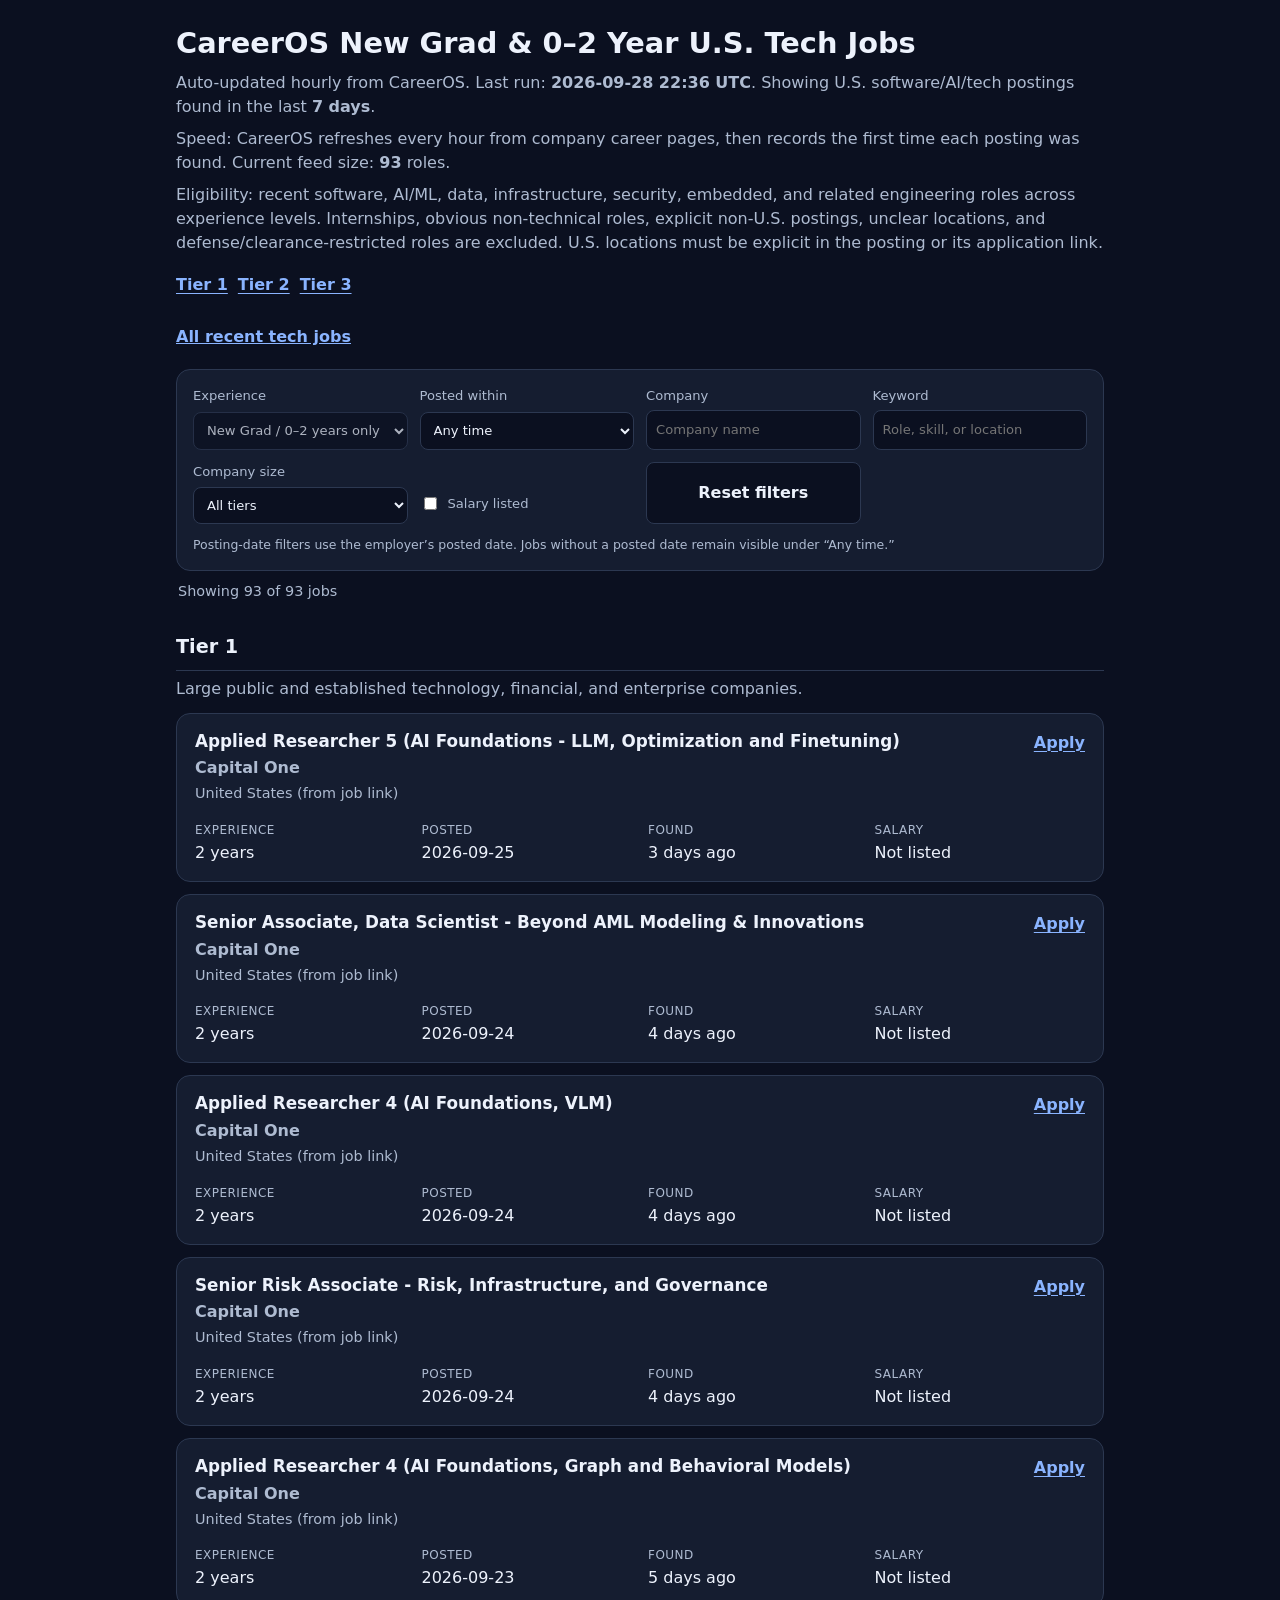
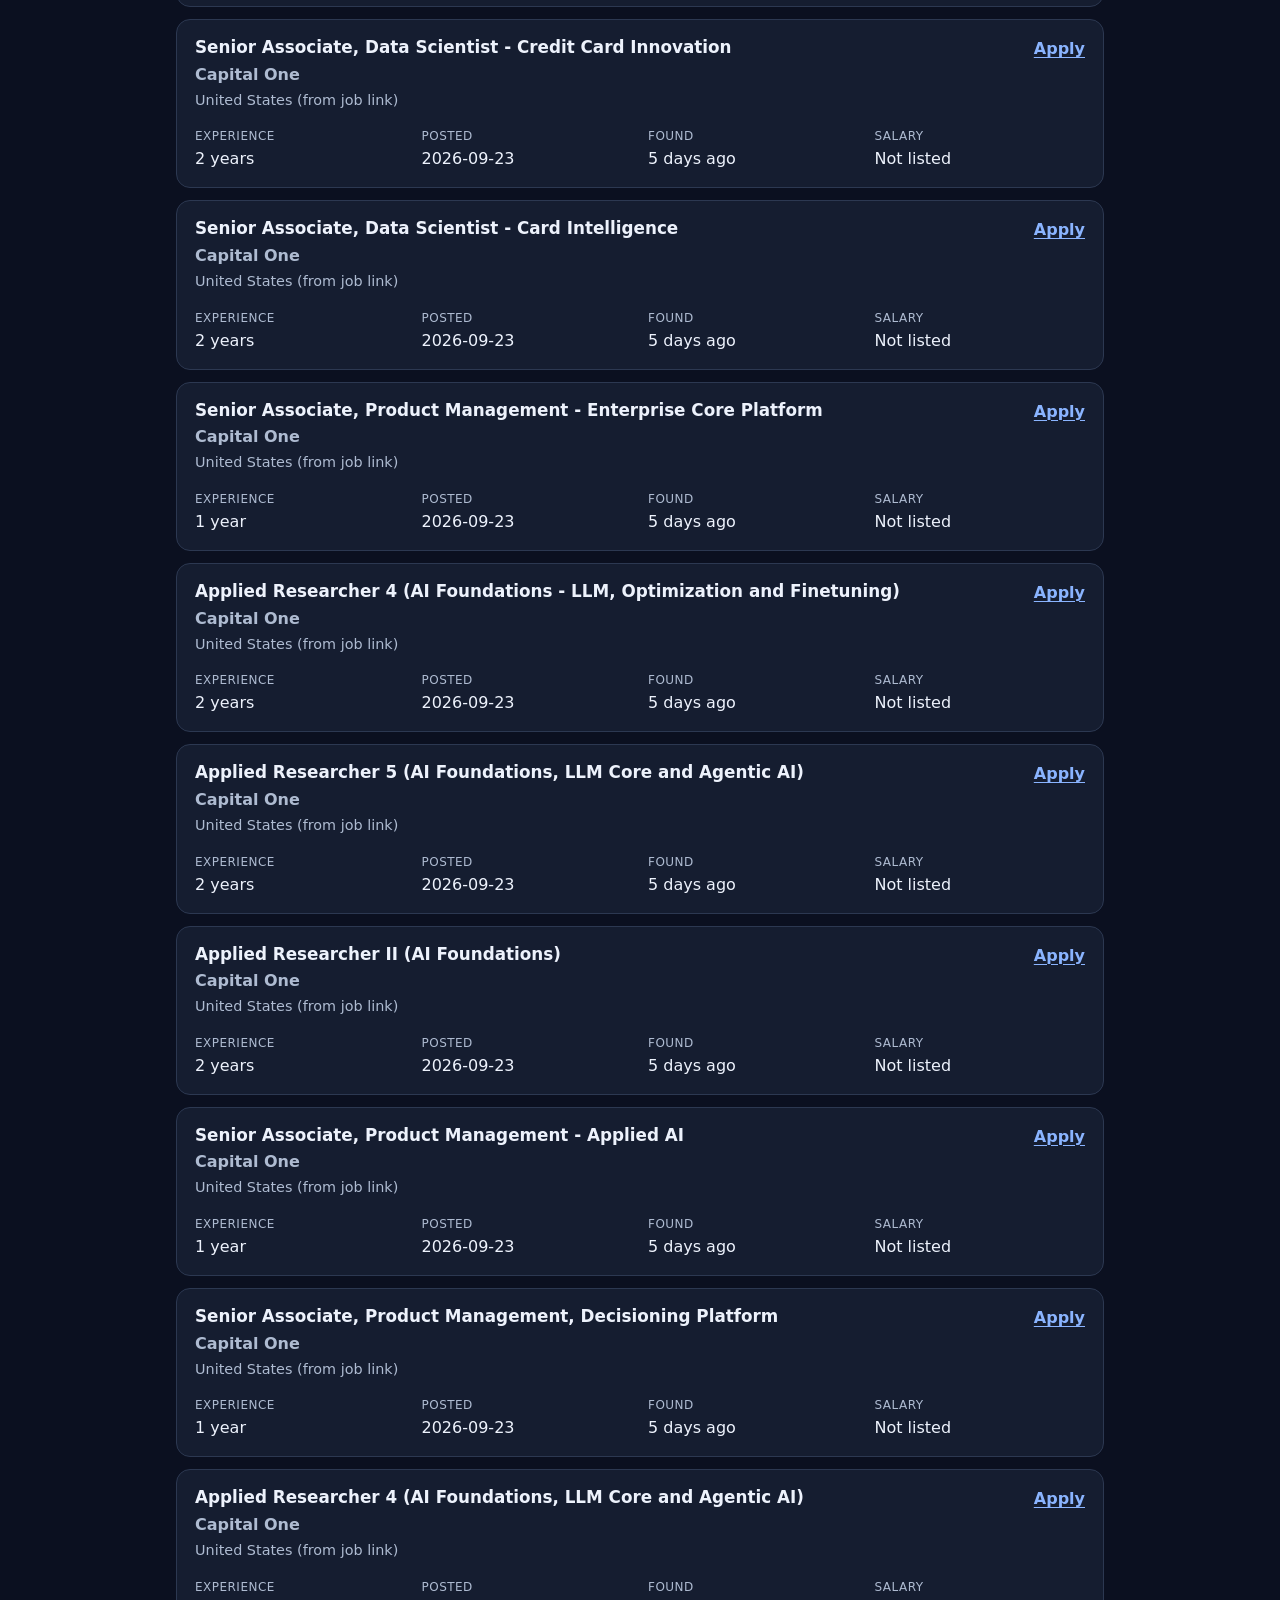
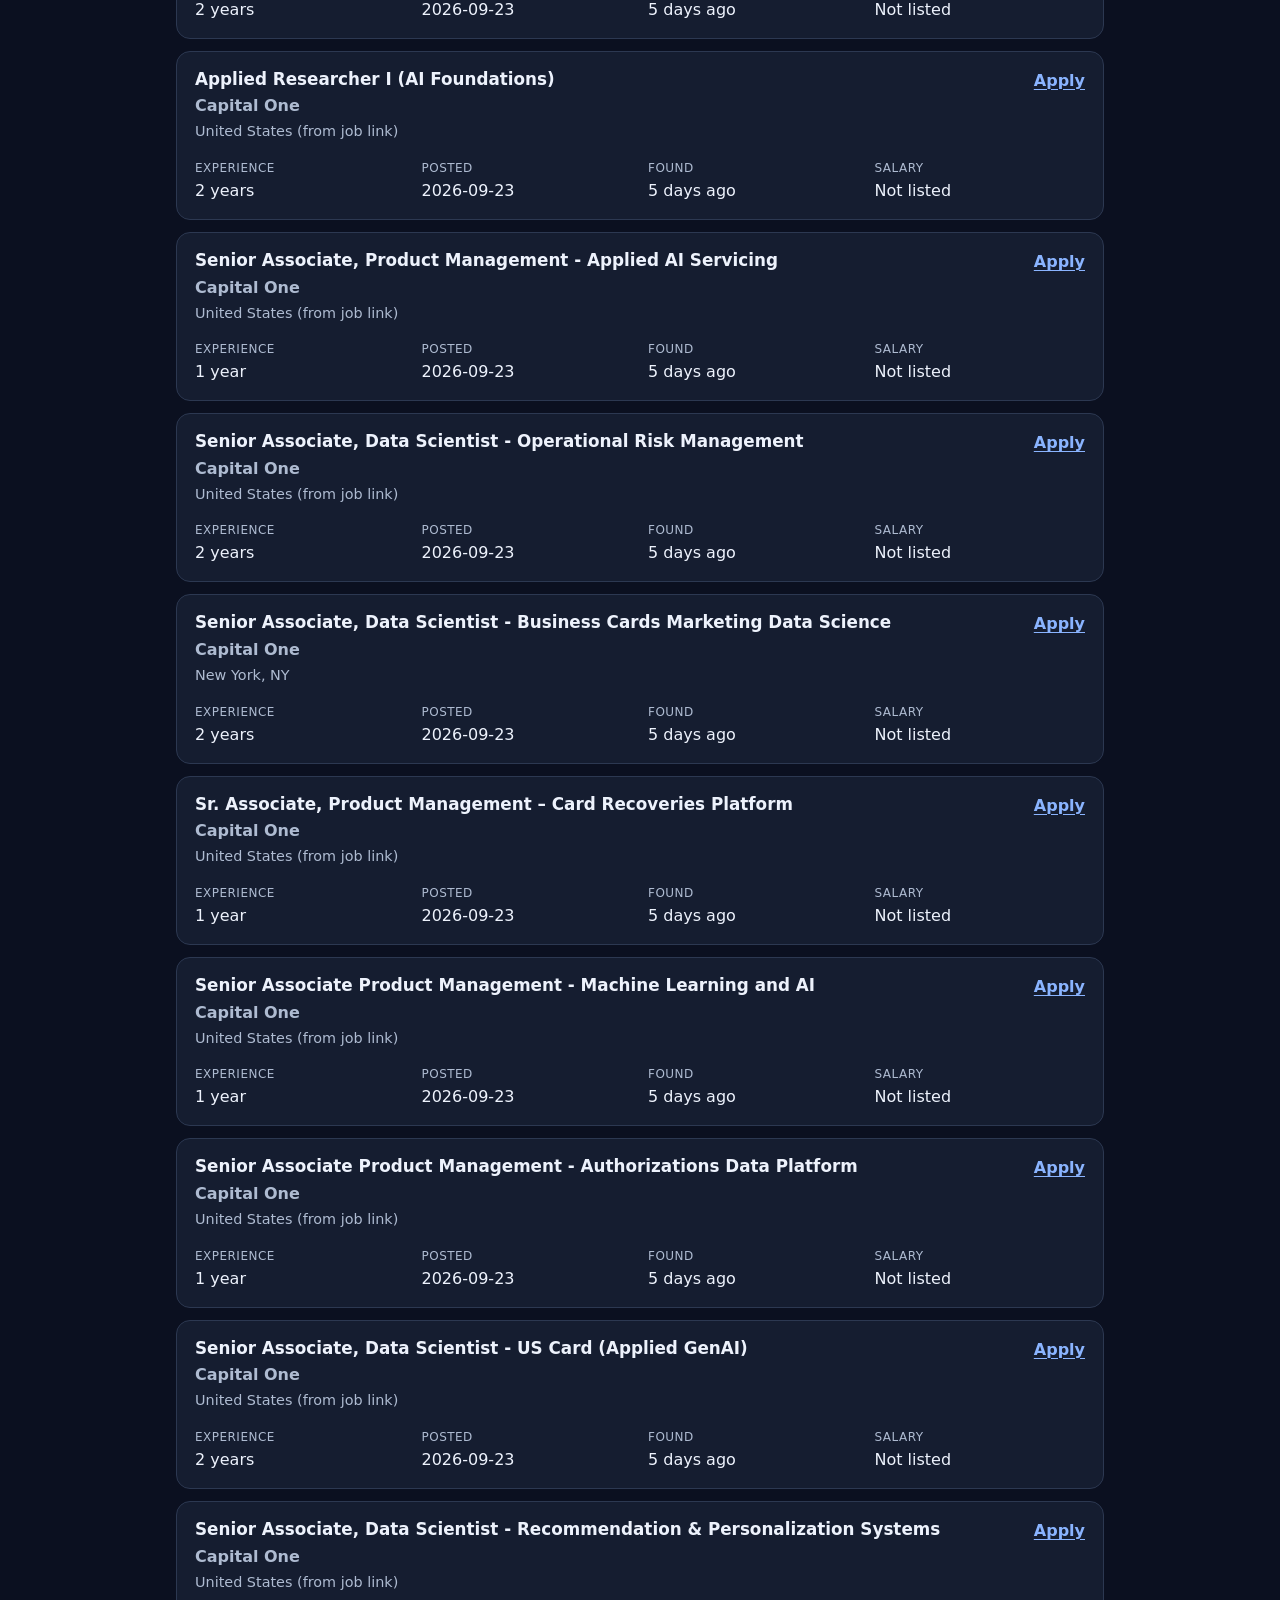
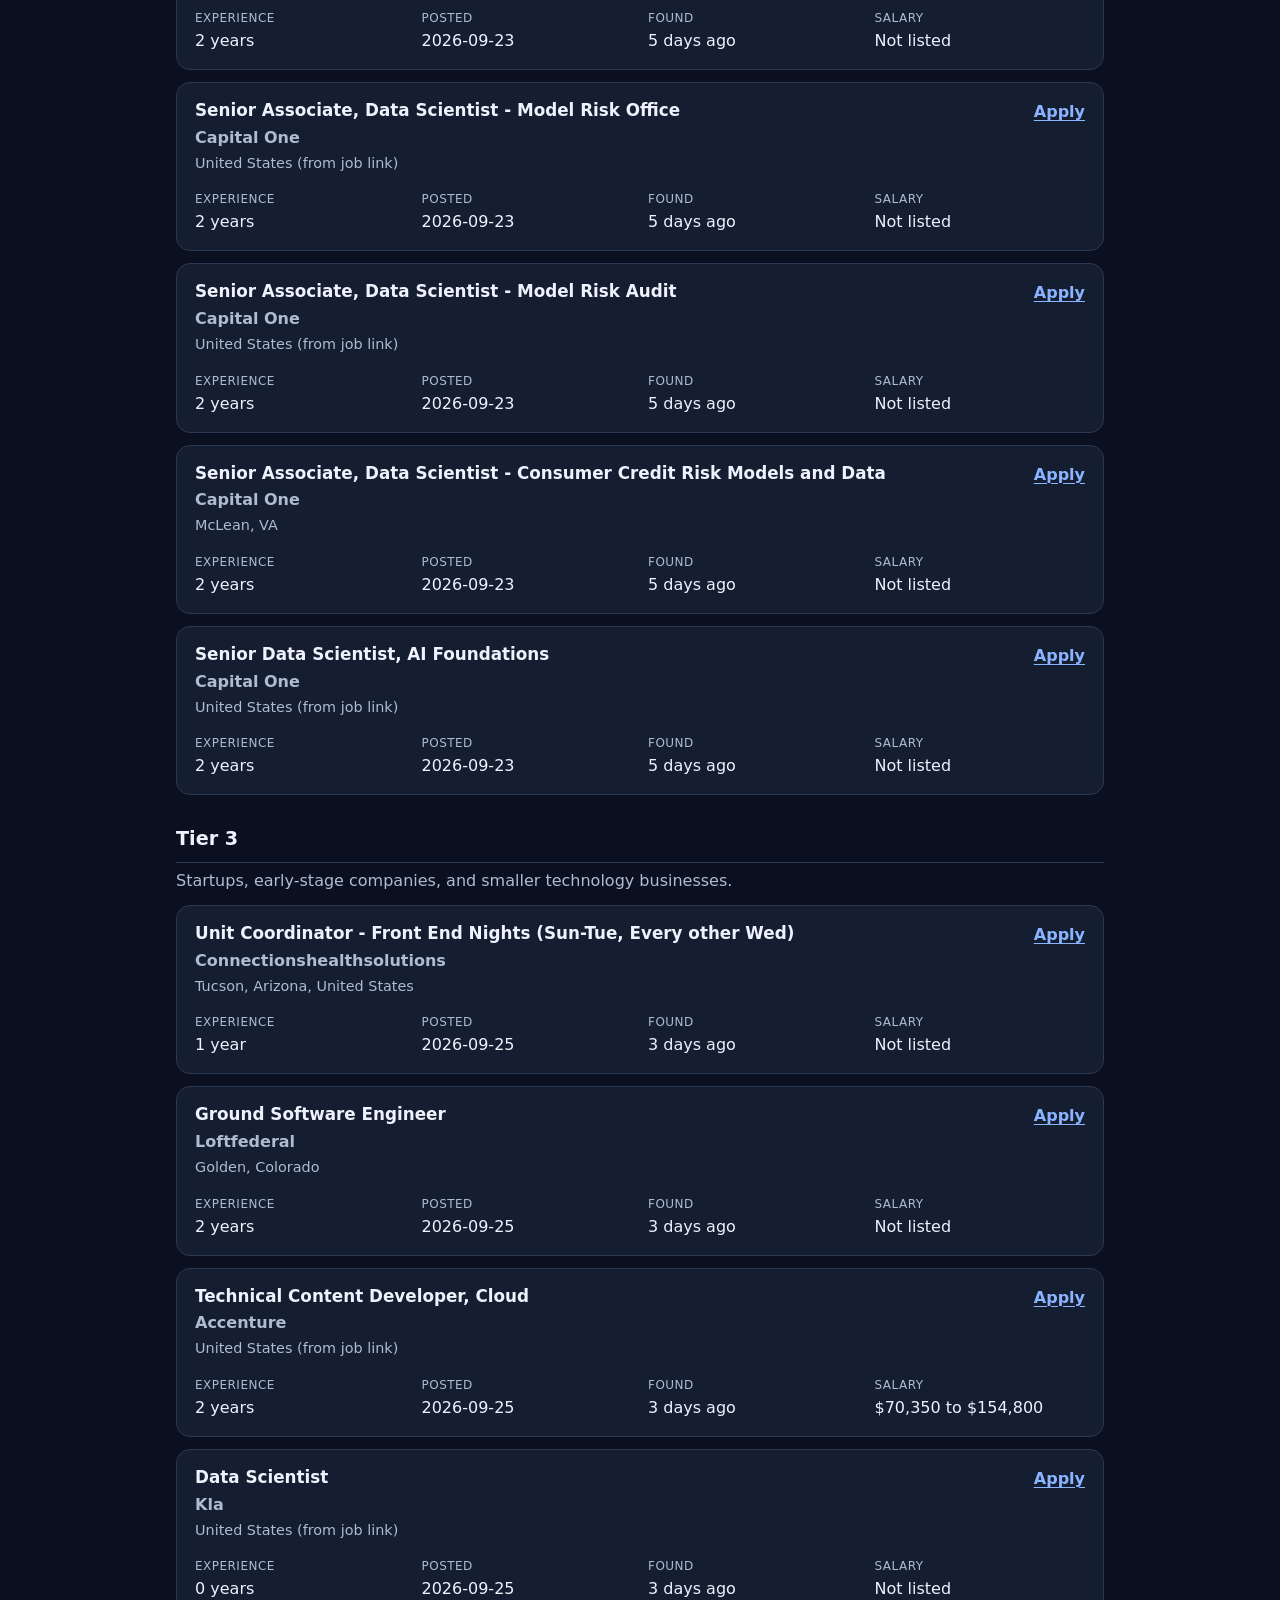
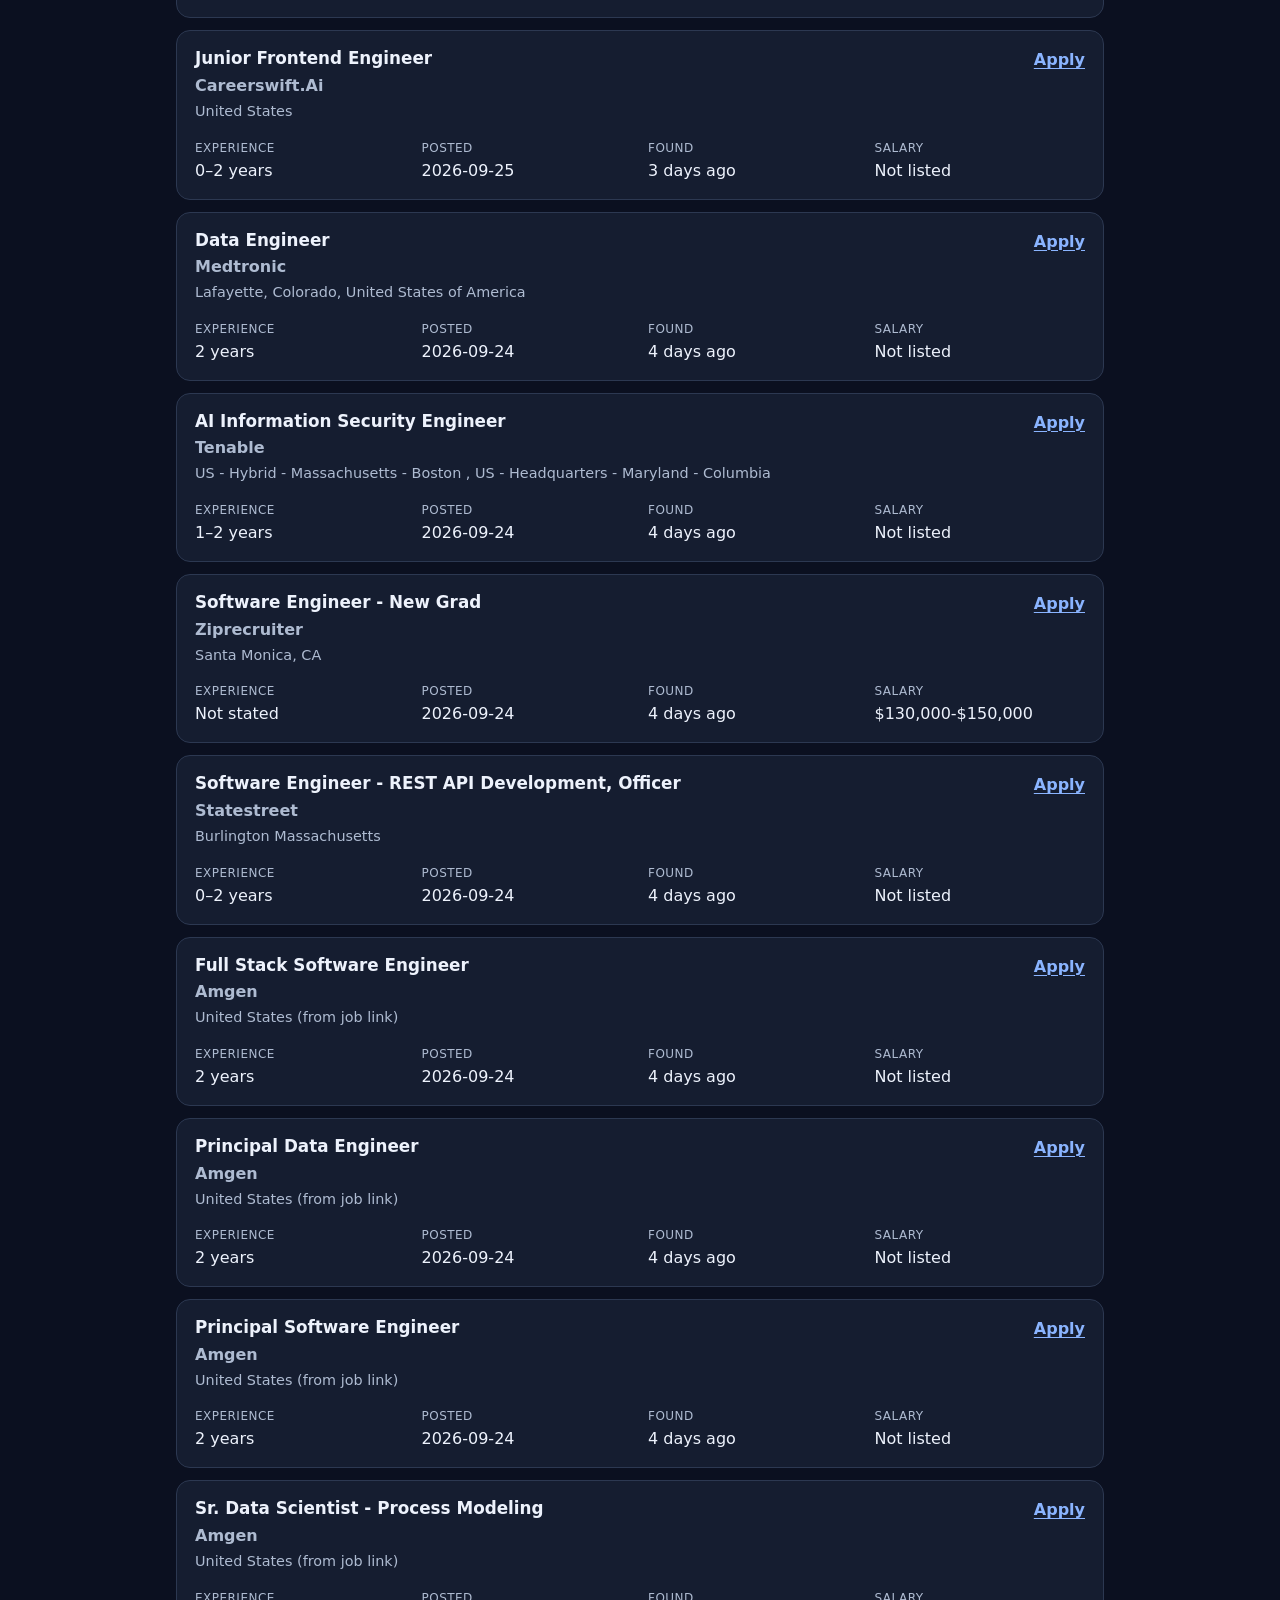
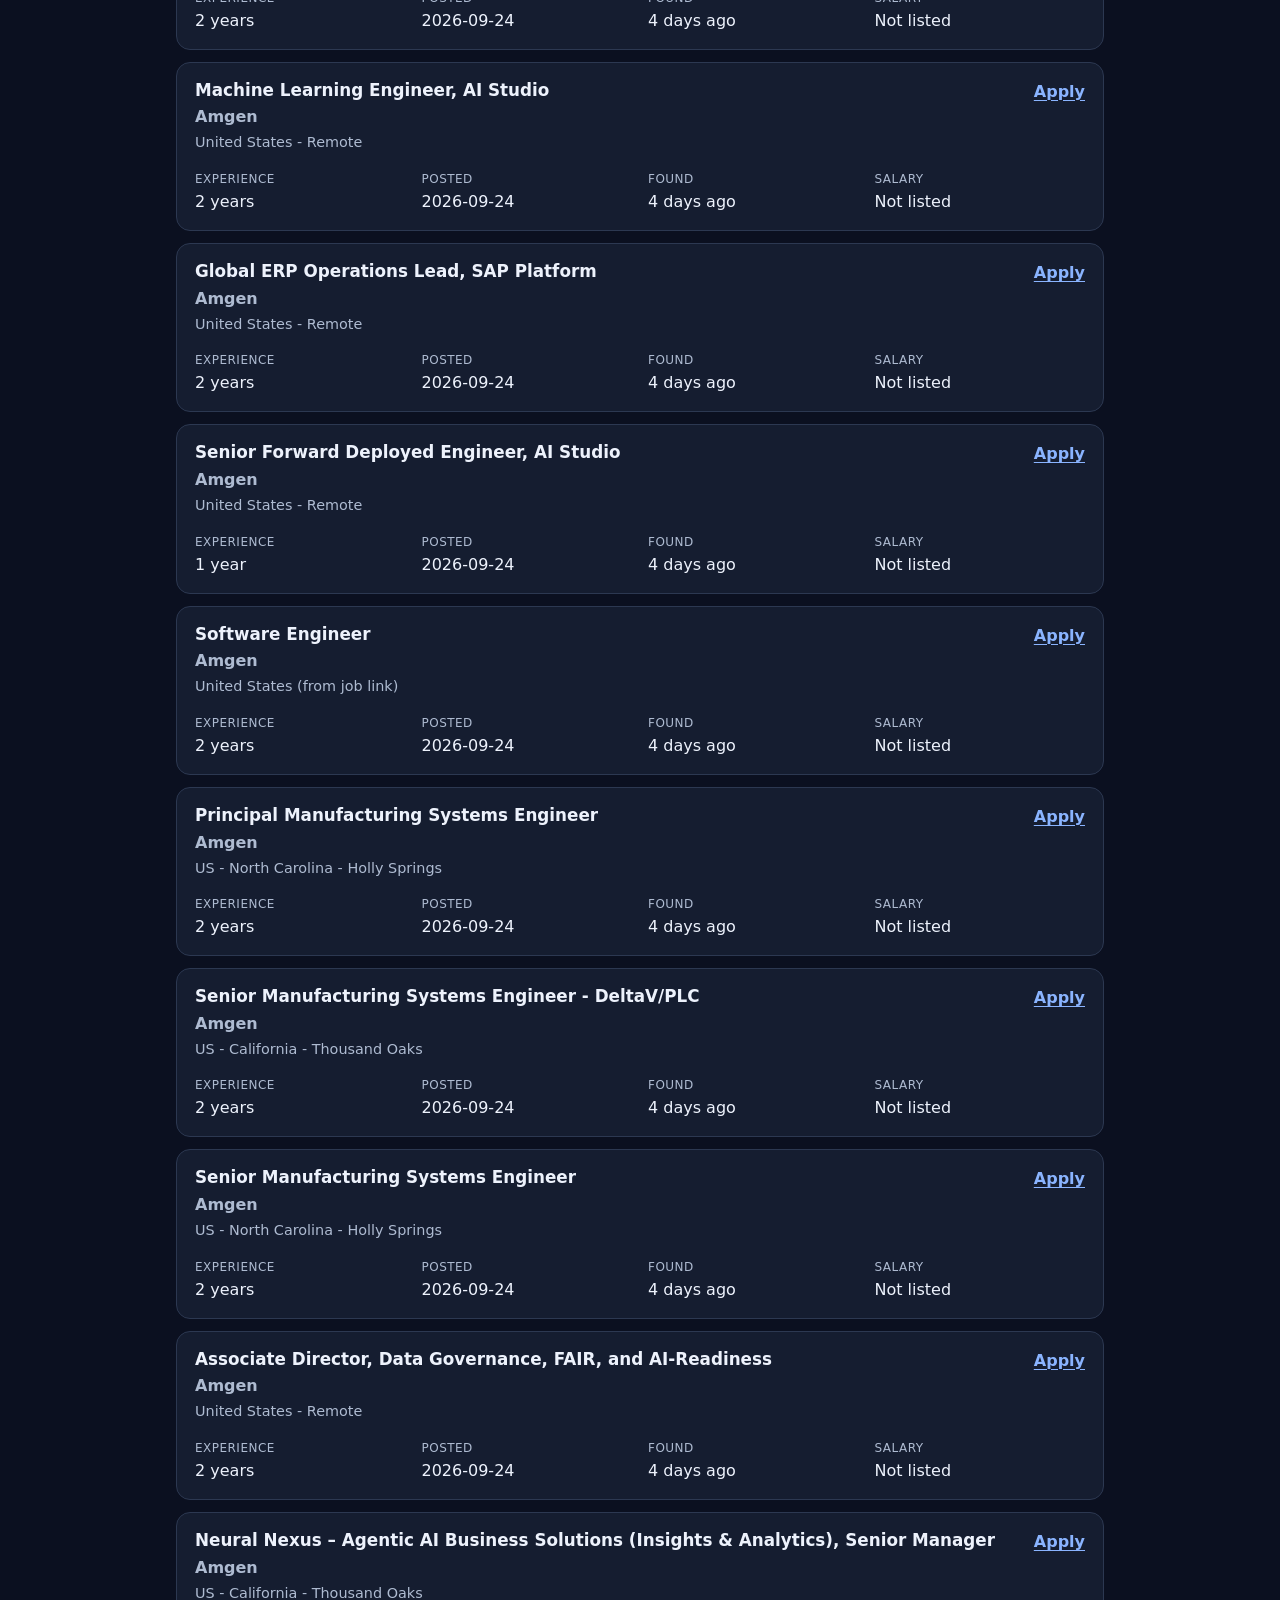
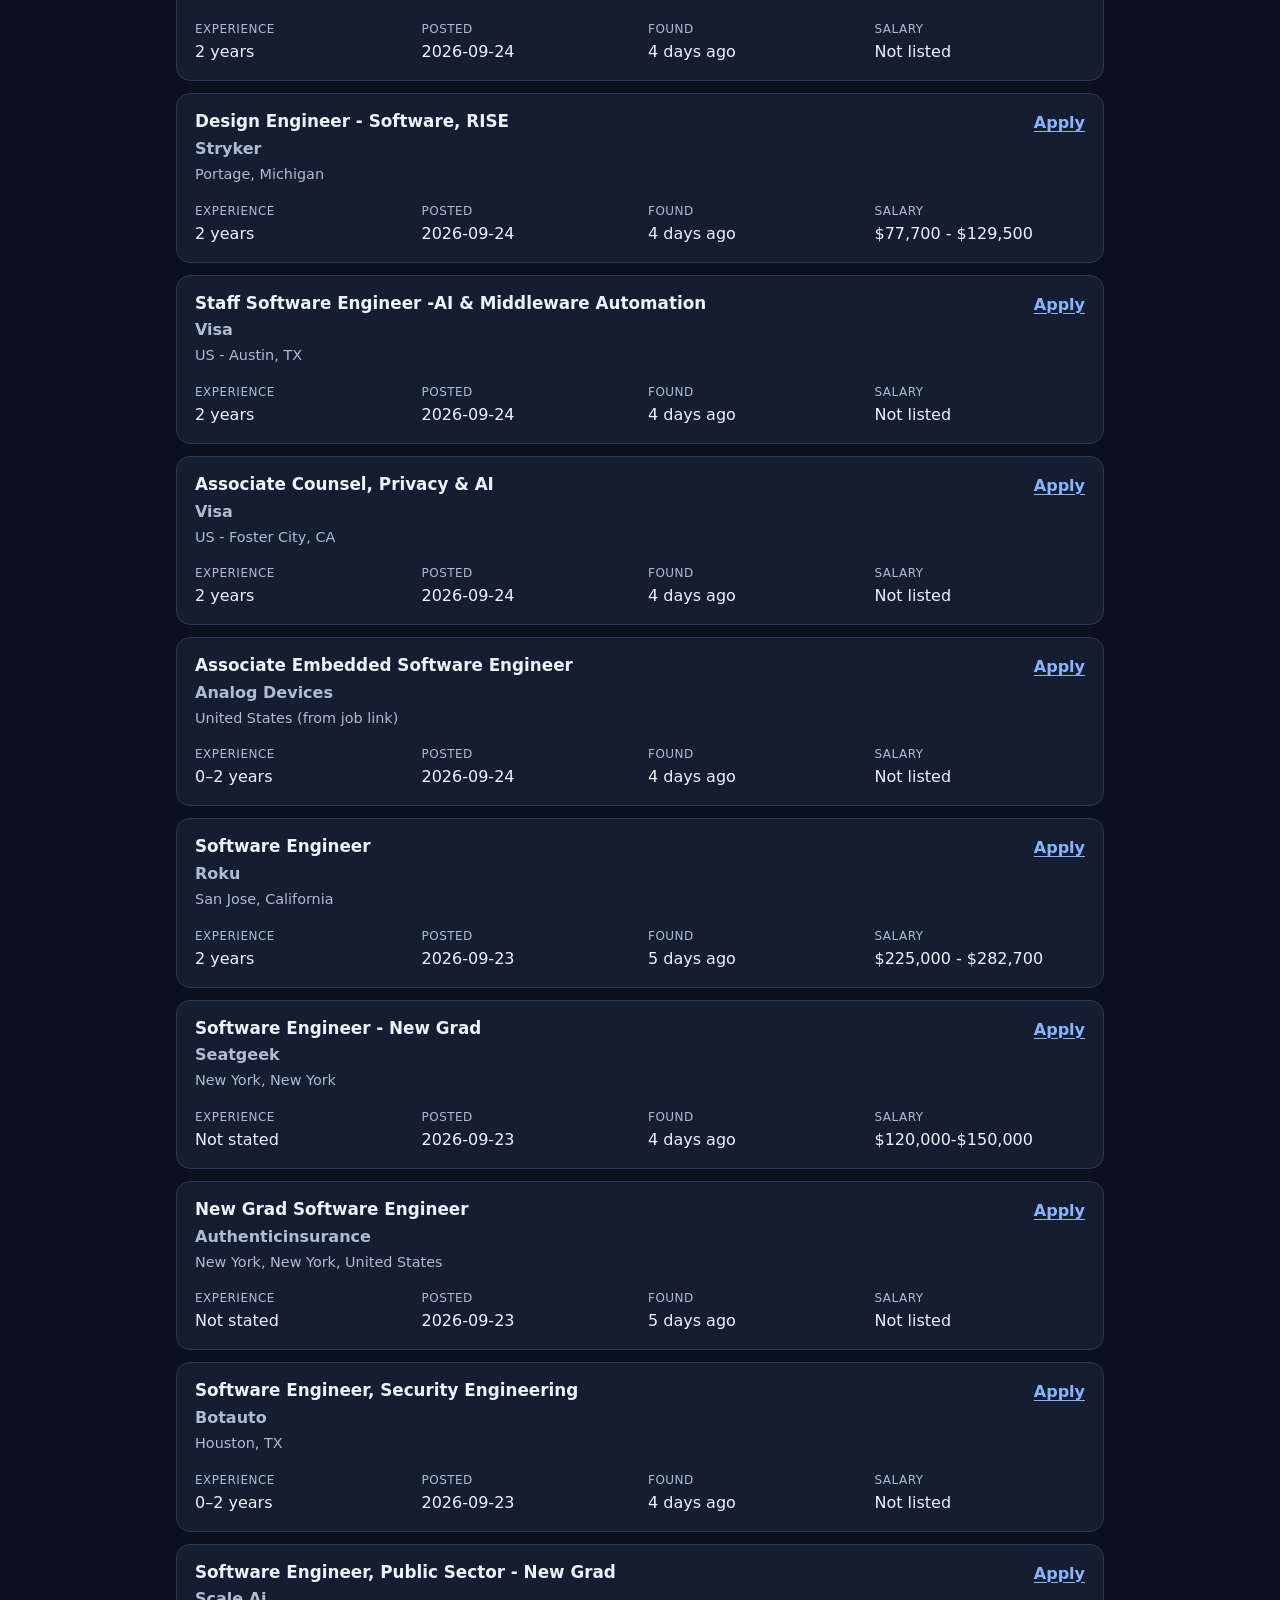
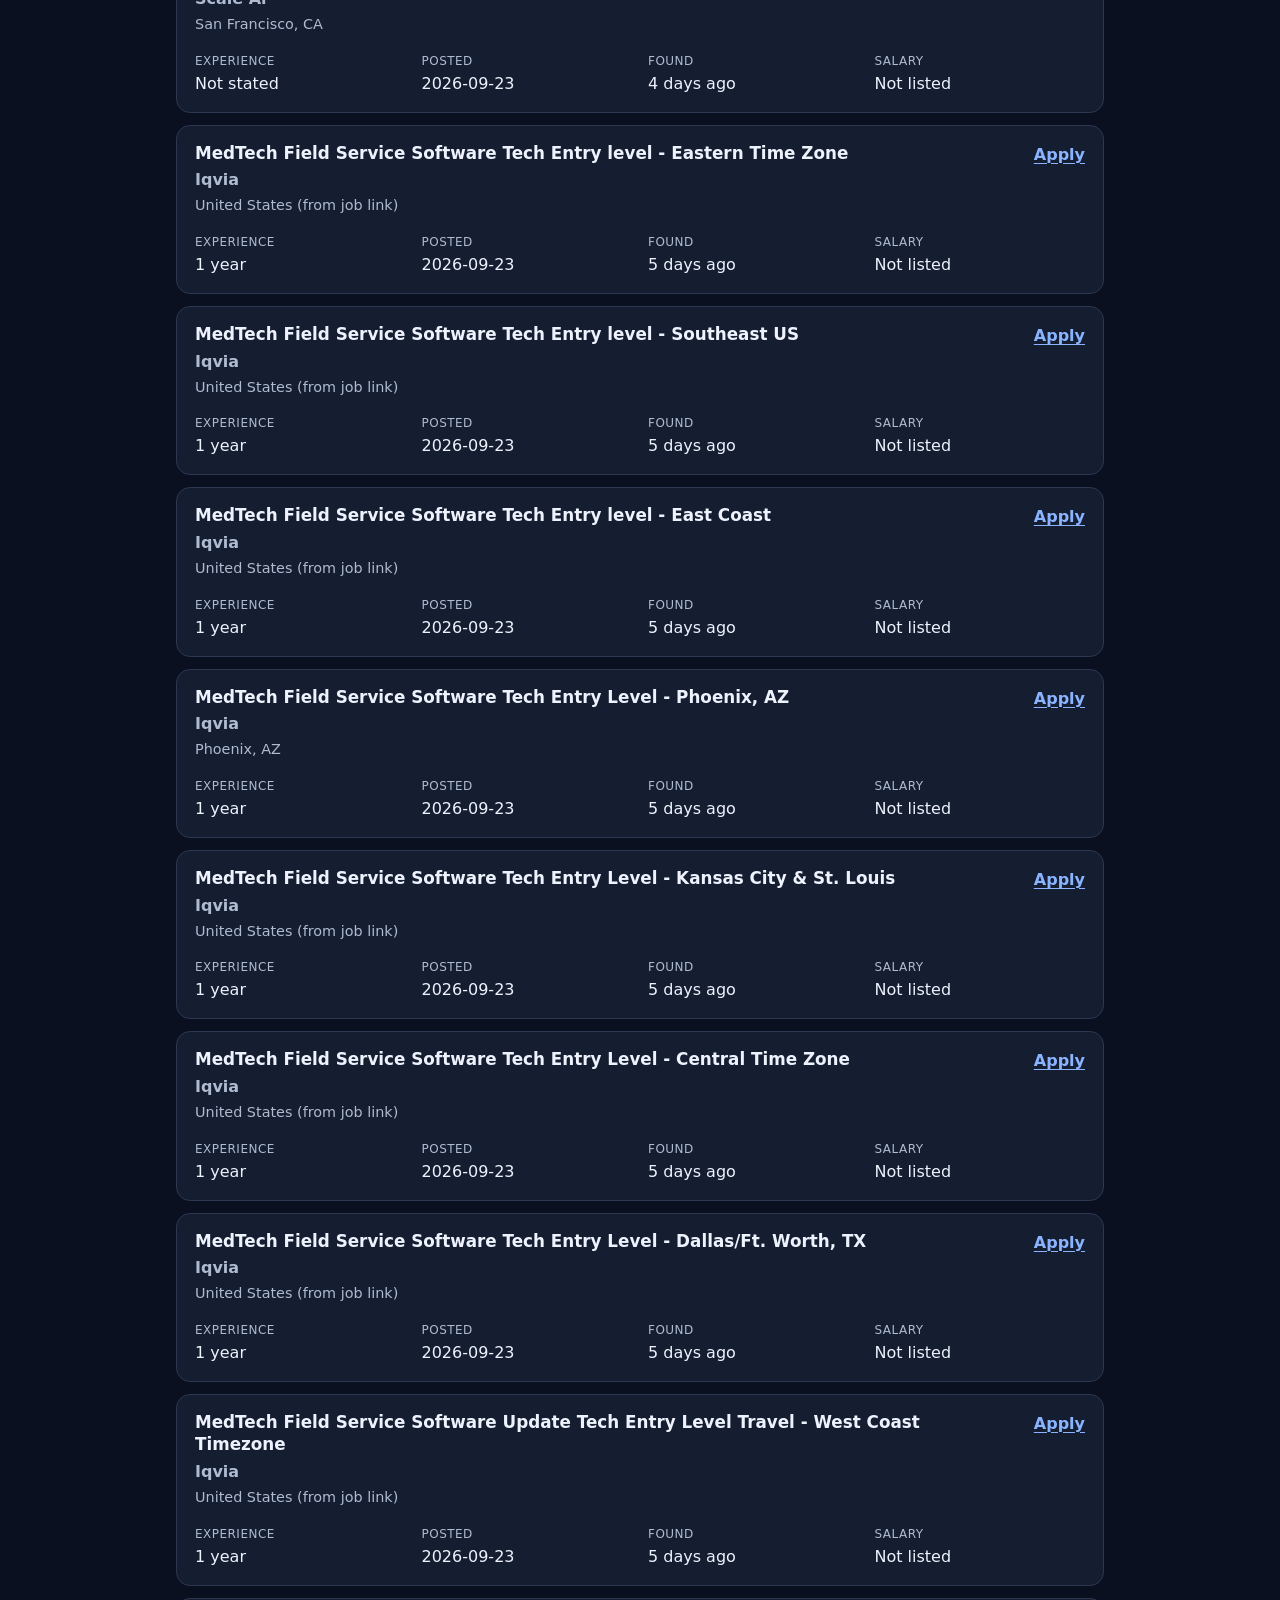
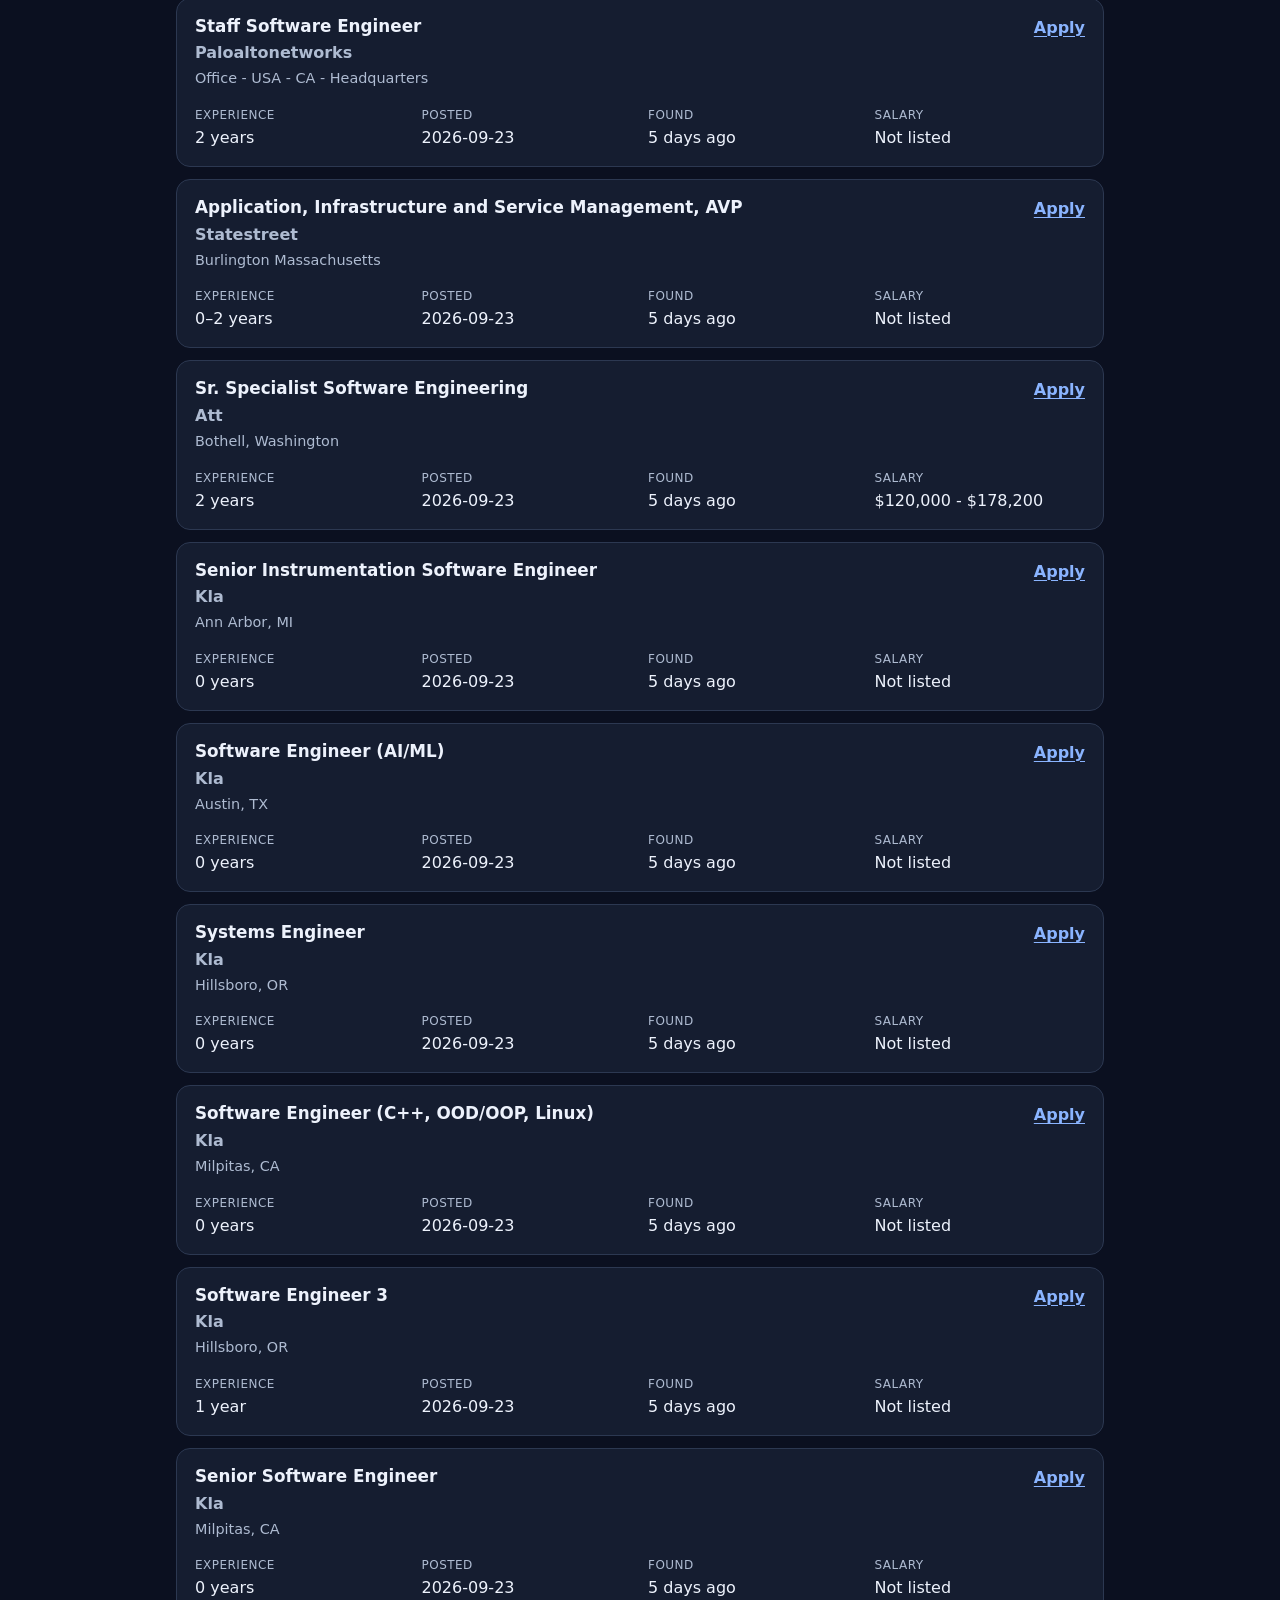
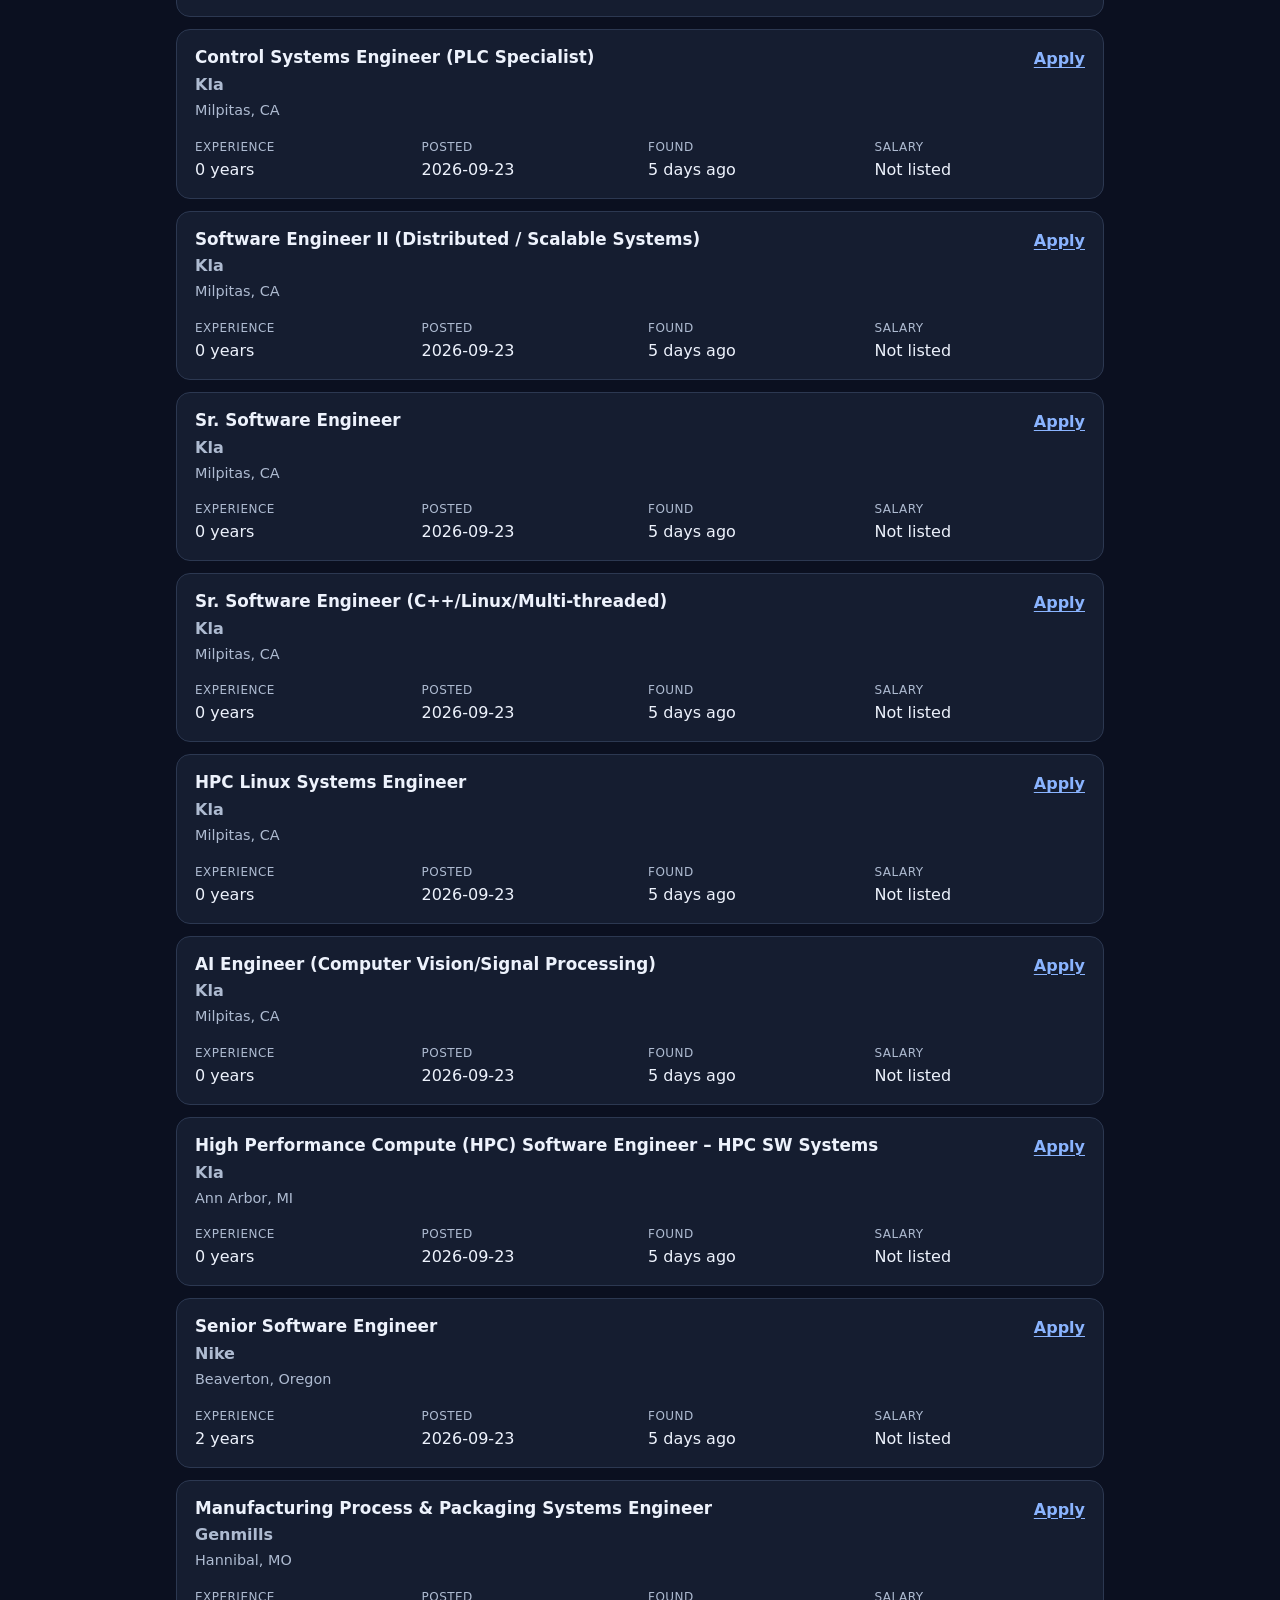
==== site/early-career.html @ cabadcb1 "Publish dedicated early-career jobs page" ====
<!doctype html>
<html lang="en"><head><meta charset="utf-8"><meta name="viewport" content="width=device-width,initial-scale=1">
<meta name="description" content="Recent U.S. software and technology roles from CareerOS.">
<title>CareerOS New Grad & 0–2 Year U.S. Tech Jobs</title><style>
:root{color-scheme:light dark;--bg:#0b1020;--card:#151d30;--line:#2c3851;--text:#edf2fc;--muted:#aebbd1;--link:#8ab4ff;--accent:#b6f09c}
*{box-sizing:border-box}body{margin:0;background:var(--bg);color:var(--text);font:16px/1.5 system-ui,-apple-system,BlinkMacSystemFont,"Segoe UI",sans-serif}
main{max-width:960px;margin:auto;padding:26px 16px 56px}header{margin-bottom:28px}h1{font-size:1.8rem;line-height:1.2;margin:0 0 10px}header p{color:var(--muted);margin:8px 0}nav{display:flex;gap:10px;flex-wrap:wrap;margin-top:18px}nav a,.apply a{color:var(--link);font-weight:650;text-decoration-thickness:1px;text-underline-offset:3px}
section{margin:30px 0}h2{font-size:1.2rem;border-bottom:1px solid var(--line);padding-bottom:8px;margin:0 0 6px}.tier-description{color:var(--muted);margin:0 0 12px}.no-current-jobs{border:1px solid var(--line);border-radius:10px;padding:12px;color:var(--muted)}
.job{background:var(--card);border:1px solid var(--line);border-radius:14px;padding:16px 18px;margin:12px 0}.job-top{display:flex;justify-content:space-between;gap:18px;align-items:flex-start}h3{font-size:1.05rem;line-height:1.35;margin:0}.company{font-weight:650;margin:4px 0 0;color:var(--muted)}.apply{white-space:nowrap;padding-top:1px}
.job-location{color:var(--muted);margin:3px 0 0;font-size:.9rem}
dl{display:grid;grid-template-columns:repeat(4,minmax(0,1fr));gap:10px 16px;margin:16px 0 0}dt{color:var(--muted);font-size:.75rem;text-transform:uppercase;letter-spacing:.04em}dd{margin:2px 0 0}.empty{color:var(--muted);padding:16px 0}
.filters{display:grid;grid-template-columns:repeat(4,minmax(0,1fr));gap:12px;margin:20px 0 10px;padding:16px;background:var(--card);border:1px solid var(--line);border-radius:14px}.filters label{display:grid;gap:5px;color:var(--muted);font-size:.82rem}.filters input,.filters select,.filters button{min-width:0;border:1px solid var(--line);border-radius:8px;padding:9px;background:var(--bg);color:var(--text);font:inherit}.filters .check{display:flex;align-items:center;gap:8px;align-self:end;padding:10px 0}.filters .check input{accent-color:var(--accent)}.filters button{cursor:pointer;color:var(--text);font-weight:650}.filter-status{color:var(--muted);margin:8px 2px 18px;font-size:.9rem}.filter-help{grid-column:1/-1;color:var(--muted);font-size:.78rem;margin:0}[hidden]{display:none!important}.page-links{margin:12px 0;color:var(--muted)}.page-links a{color:var(--link);font-weight:650}
@media(max-width:600px){main{padding:20px 12px 40px}.job{padding:14px}.job-top{display:block}.apply{padding-top:10px}dl{grid-template-columns:repeat(2,minmax(0,1fr));gap:12px}}
</style></head><body><main><header><h1>CareerOS New Grad & 0–2 Year U.S. Tech Jobs</h1><p>Auto-updated hourly from CareerOS. Last run: <strong>2026-09-28 22:36 UTC</strong>. Showing U.S. software/AI/tech postings found in the last <strong>7 days</strong>.</p><p>Speed: CareerOS refreshes every hour from company career pages, then records the first time each posting was found. Current feed size: <strong>93</strong> roles.</p><p>Eligibility: recent software, AI/ML, data, infrastructure, security, embedded, and related engineering roles across experience levels. Internships, obvious non-technical roles, explicit non-U.S. postings, unclear locations, and defense/clearance-restricted roles are excluded. U.S. locations must be explicit in the posting or its application link.</p><nav aria-label="Job tiers"><a href="#tier-1">Tier 1</a><a href="#tier-2">Tier 2</a><a href="#tier-3">Tier 3</a></nav></header>
<p class="page-links"><a href="./">All recent tech jobs</a></p><div class="filters" aria-label="Filter jobs">
<label>Experience<select id="experience-filter" disabled><option value="early" selected>New Grad / 0–2 years only</option></select></label>
<label>Posted within<select id="posted-filter"><option value="0">Any time</option><option value="1">24 hours</option><option value="3">3 days</option><option value="7">7 days</option></select></label>
<label>Company<input id="company-filter" type="search" placeholder="Company name"></label>
<label>Keyword<input id="keyword-filter" type="search" placeholder="Role, skill, or location"></label>
<label>Company size<select id="tier-filter"><option value="all">All tiers</option><option value="Tier 1">Tier 1 · Large</option><option value="Tier 2">Tier 2 · Mid-sized</option><option value="Tier 3">Tier 3 · Startup</option></select></label>
<label class="check"><input id="salary-filter" type="checkbox"> Salary listed</label>
<button id="reset-filters" type="button">Reset filters</button>
<p class="filter-help">Posting-date filters use the employer’s posted date. Jobs without a posted date remain visible under “Any time.”</p>
</div><p class="filter-status" id="visible-job-count" aria-live="polite"></p>
<section id="tier-1" data-tier-section><h2>Tier 1</h2><p class="tier-description">Large public and established technology, financial, and enterprise companies.</p><article class="job" data-company="Capital One" data-role="Applied Researcher 5 (AI Foundations - LLM, Optimization and Finetuning)&lt;br&gt;" data-location="United States (from job link)" data-experience="early" data-posted="2026-09-25" data-tier="Tier 1" data-salary="no"><div class="job-top"><div><h3>Applied Researcher 5 (AI Foundations - LLM, Optimization and Finetuning)<br></h3><p class="company">Capital One</p><p class="job-location">United States (from job link)</p></div><div class="apply"><a href="https://capitalone.wd12.myworkdayjobs.com/Capital_One/job/New-York-NY/Applied-Researcher-5--AI-Foundations---LLM--Optimization-and-Finetuning-_R1001371-1" target="_blank" rel="noopener noreferrer">Apply</a></div></div><dl><div><dt>Experience</dt><dd>2 years</dd></div><div><dt>Posted</dt><dd>2026-09-25</dd></div><div><dt>Found</dt><dd>3 days ago</dd></div><div><dt>Salary</dt><dd>Not listed</dd></div></dl></article><article class="job" data-company="Capital One" data-role="Senior Associate, Data Scientist - Beyond AML Modeling &amp; Innovations&lt;br&gt;" data-location="United States (from job link)" data-experience="early" data-posted="2026-09-24" data-tier="Tier 1" data-salary="no"><div class="job-top"><div><h3>Senior Associate, Data Scientist - Beyond AML Modeling &amp; Innovations<br></h3><p class="company">Capital One</p><p class="job-location">United States (from job link)</p></div><div class="apply"><a href="https://capitalone.wd12.myworkdayjobs.com/Capital_One/job/McLean-VA/Senior-Associate--Data-Scientist---Beyond-AML-Modeling---Innovations_R1000851-1" target="_blank" rel="noopener noreferrer">Apply</a></div></div><dl><div><dt>Experience</dt><dd>2 years</dd></div><div><dt>Posted</dt><dd>2026-09-24</dd></div><div><dt>Found</dt><dd>4 days ago</dd></div><div><dt>Salary</dt><dd>Not listed</dd></div></dl></article><article class="job" data-company="Capital One" data-role="Applied Researcher 4 (AI Foundations, VLM)&lt;br&gt;" data-location="United States (from job link)" data-experience="early" data-posted="2026-09-24" data-tier="Tier 1" data-salary="no"><div class="job-top"><div><h3>Applied Researcher 4 (AI Foundations, VLM)<br></h3><p class="company">Capital One</p><p class="job-location">United States (from job link)</p></div><div class="apply"><a href="https://capitalone.wd12.myworkdayjobs.com/Capital_One/job/San-Jose-CA/Applied-Researcher-4--AI-Foundations--VLM-_R1001487-1" target="_blank" rel="noopener noreferrer">Apply</a></div></div><dl><div><dt>Experience</dt><dd>2 years</dd></div><div><dt>Posted</dt><dd>2026-09-24</dd></div><div><dt>Found</dt><dd>4 days ago</dd></div><div><dt>Salary</dt><dd>Not listed</dd></div></dl></article><article class="job" data-company="Capital One" data-role="Senior Risk Associate - Risk, Infrastructure, and Governance&lt;br&gt;" data-location="United States (from job link)" data-experience="early" data-posted="2026-09-24" data-tier="Tier 1" data-salary="no"><div class="job-top"><div><h3>Senior Risk Associate - Risk, Infrastructure, and Governance<br></h3><p class="company">Capital One</p><p class="job-location">United States (from job link)</p></div><div class="apply"><a href="https://capitalone.wd12.myworkdayjobs.com/Capital_One/job/McLean-VA/Senior-Risk-Associate---Risk--Infrastructure--and-Governance_R247016-1" target="_blank" rel="noopener noreferrer">Apply</a></div></div><dl><div><dt>Experience</dt><dd>2 years</dd></div><div><dt>Posted</dt><dd>2026-09-24</dd></div><div><dt>Found</dt><dd>4 days ago</dd></div><div><dt>Salary</dt><dd>Not listed</dd></div></dl></article><article class="job" data-company="Capital One" data-role="Applied Researcher 4 (AI Foundations, Graph and Behavioral Models)&lt;br&gt;" data-location="United States (from job link)" data-experience="early" data-posted="2026-09-23" data-tier="Tier 1" data-salary="no"><div class="job-top"><div><h3>Applied Researcher 4 (AI Foundations, Graph and Behavioral Models)<br></h3><p class="company">Capital One</p><p class="job-location">United States (from job link)</p></div><div class="apply"><a href="https://capitalone.wd12.myworkdayjobs.com/Capital_One/job/San-Jose-CA/Applied-Researcher-4--AI-Foundations--LLM-Customization--Finetuning--Reinforcement-Learning-_R1001123-1" target="_blank" rel="noopener noreferrer">Apply</a></div></div><dl><div><dt>Experience</dt><dd>2 years</dd></div><div><dt>Posted</dt><dd>2026-09-23</dd></div><div><dt>Found</dt><dd>5 days ago</dd></div><div><dt>Salary</dt><dd>Not listed</dd></div></dl></article><article class="job" data-company="Capital One" data-role="Senior Associate, Data Scientist - Credit Card Innovation&lt;br&gt;" data-location="United States (from job link)" data-experience="early" data-posted="2026-09-23" data-tier="Tier 1" data-salary="no"><div class="job-top"><div><h3>Senior Associate, Data Scientist - Credit Card Innovation<br></h3><p class="company">Capital One</p><p class="job-location">United States (from job link)</p></div><div class="apply"><a href="https://capitalone.wd12.myworkdayjobs.com/Capital_One/job/McLean-VA/Senior-Associate--Data-Scientist---Credit-Card-Innovation_R1000998-1" target="_blank" rel="noopener noreferrer">Apply</a></div></div><dl><div><dt>Experience</dt><dd>2 years</dd></div><div><dt>Posted</dt><dd>2026-09-23</dd></div><div><dt>Found</dt><dd>5 days ago</dd></div><div><dt>Salary</dt><dd>Not listed</dd></div></dl></article><article class="job" data-company="Capital One" data-role="Senior Associate, Data Scientist - Card Intelligence&lt;br&gt;" data-location="United States (from job link)" data-experience="early" data-posted="2026-09-23" data-tier="Tier 1" data-salary="no"><div class="job-top"><div><h3>Senior Associate, Data Scientist - Card Intelligence<br></h3><p class="company">Capital One</p><p class="job-location">United States (from job link)</p></div><div class="apply"><a href="https://capitalone.wd12.myworkdayjobs.com/Capital_One/job/McLean-VA/Senior-Associate--Data-Scientist---Card-Intelligence_R244944" target="_blank" rel="noopener noreferrer">Apply</a></div></div><dl><div><dt>Experience</dt><dd>2 years</dd></div><div><dt>Posted</dt><dd>2026-09-23</dd></div><div><dt>Found</dt><dd>5 days ago</dd></div><div><dt>Salary</dt><dd>Not listed</dd></div></dl></article><article class="job" data-company="Capital One" data-role="Senior Associate, Product Management - Enterprise Core Platform&lt;br&gt;" data-location="United States (from job link)" data-experience="early" data-posted="2026-09-23" data-tier="Tier 1" data-salary="no"><div class="job-top"><div><h3>Senior Associate, Product Management - Enterprise Core Platform<br></h3><p class="company">Capital One</p><p class="job-location">United States (from job link)</p></div><div class="apply"><a href="https://capitalone.wd12.myworkdayjobs.com/Capital_One/job/McLean-VA/Senior-Associate--Product-Management---Enterprise-Core-Platform_R246363-1" target="_blank" rel="noopener noreferrer">Apply</a></div></div><dl><div><dt>Experience</dt><dd>1 year</dd></div><div><dt>Posted</dt><dd>2026-09-23</dd></div><div><dt>Found</dt><dd>5 days ago</dd></div><div><dt>Salary</dt><dd>Not listed</dd></div></dl></article><article class="job" data-company="Capital One" data-role="Applied Researcher 4 (AI Foundations - LLM, Optimization and Finetuning)&lt;br&gt;" data-location="United States (from job link)" data-experience="early" data-posted="2026-09-23" data-tier="Tier 1" data-salary="no"><div class="job-top"><div><h3>Applied Researcher 4 (AI Foundations - LLM, Optimization and Finetuning)<br></h3><p class="company">Capital One</p><p class="job-location">United States (from job link)</p></div><div class="apply"><a href="https://capitalone.wd12.myworkdayjobs.com/Capital_One/job/New-York-NY/Applied-Researcher-4--AI-Foundations---LLM--Optimization-and-Finetuning-_R1001367-1" target="_blank" rel="noopener noreferrer">Apply</a></div></div><dl><div><dt>Experience</dt><dd>2 years</dd></div><div><dt>Posted</dt><dd>2026-09-23</dd></div><div><dt>Found</dt><dd>5 days ago</dd></div><div><dt>Salary</dt><dd>Not listed</dd></div></dl></article><article class="job" data-company="Capital One" data-role="Applied Researcher 5 (AI Foundations, LLM Core and Agentic AI)&lt;br&gt;" data-location="United States (from job link)" data-experience="early" data-posted="2026-09-23" data-tier="Tier 1" data-salary="no"><div class="job-top"><div><h3>Applied Researcher 5 (AI Foundations, LLM Core and Agentic AI)<br></h3><p class="company">Capital One</p><p class="job-location">United States (from job link)</p></div><div class="apply"><a href="https://capitalone.wd12.myworkdayjobs.com/Capital_One/job/New-York-NY/Applied-Researcher-5--AI-Foundations--LLM-Core-and-Agentic-AI-_R1001066-1" target="_blank" rel="noopener noreferrer">Apply</a></div></div><dl><div><dt>Experience</dt><dd>2 years</dd></div><div><dt>Posted</dt><dd>2026-09-23</dd></div><div><dt>Found</dt><dd>5 days ago</dd></div><div><dt>Salary</dt><dd>Not listed</dd></div></dl></article><article class="job" data-company="Capital One" data-role="Applied Researcher II (AI Foundations)&lt;br&gt;" data-location="United States (from job link)" data-experience="early" data-posted="2026-09-23" data-tier="Tier 1" data-salary="no"><div class="job-top"><div><h3>Applied Researcher II (AI Foundations)<br></h3><p class="company">Capital One</p><p class="job-location">United States (from job link)</p></div><div class="apply"><a href="https://capitalone.wd12.myworkdayjobs.com/Capital_One/job/New-York-NY/Applied-Researcher-II--AI-Foundations-_R1000524-1" target="_blank" rel="noopener noreferrer">Apply</a></div></div><dl><div><dt>Experience</dt><dd>2 years</dd></div><div><dt>Posted</dt><dd>2026-09-23</dd></div><div><dt>Found</dt><dd>5 days ago</dd></div><div><dt>Salary</dt><dd>Not listed</dd></div></dl></article><article class="job" data-company="Capital One" data-role="Senior Associate, Product Management - Applied AI&lt;br&gt;" data-location="United States (from job link)" data-experience="early" data-posted="2026-09-23" data-tier="Tier 1" data-salary="no"><div class="job-top"><div><h3>Senior Associate, Product Management - Applied AI<br></h3><p class="company">Capital One</p><p class="job-location">United States (from job link)</p></div><div class="apply"><a href="https://capitalone.wd12.myworkdayjobs.com/Capital_One/job/New-York-NY/Senior-Associate--Product-Management---Applied-AI_R247002-1" target="_blank" rel="noopener noreferrer">Apply</a></div></div><dl><div><dt>Experience</dt><dd>1 year</dd></div><div><dt>Posted</dt><dd>2026-09-23</dd></div><div><dt>Found</dt><dd>5 days ago</dd></div><div><dt>Salary</dt><dd>Not listed</dd></div></dl></article><article class="job" data-company="Capital One" data-role="Senior Associate, Product Management, Decisioning Platform&lt;br&gt;" data-location="United States (from job link)" data-experience="early" data-posted="2026-09-23" data-tier="Tier 1" data-salary="no"><div class="job-top"><div><h3>Senior Associate, Product Management, Decisioning Platform<br></h3><p class="company">Capital One</p><p class="job-location">United States (from job link)</p></div><div class="apply"><a href="https://capitalone.wd12.myworkdayjobs.com/Capital_One/job/New-York-NY/Senior-Associate--Product-Management--Decisioning-Platform_R249106" target="_blank" rel="noopener noreferrer">Apply</a></div></div><dl><div><dt>Experience</dt><dd>1 year</dd></div><div><dt>Posted</dt><dd>2026-09-23</dd></div><div><dt>Found</dt><dd>5 days ago</dd></div><div><dt>Salary</dt><dd>Not listed</dd></div></dl></article><article class="job" data-company="Capital One" data-role="Applied Researcher 4 (AI Foundations, LLM Core and Agentic AI)&lt;br&gt;" data-location="United States (from job link)" data-experience="early" data-posted="2026-09-23" data-tier="Tier 1" data-salary="no"><div class="job-top"><div><h3>Applied Researcher 4 (AI Foundations, LLM Core and Agentic AI)<br></h3><p class="company">Capital One</p><p class="job-location">United States (from job link)</p></div><div class="apply"><a href="https://capitalone.wd12.myworkdayjobs.com/Capital_One/job/San-Jose-CA/Applied-Researcher-4--AI-Foundations--LLM-Core-and-Agentic-AI-_R1001089-1" target="_blank" rel="noopener noreferrer">Apply</a></div></div><dl><div><dt>Experience</dt><dd>2 years</dd></div><div><dt>Posted</dt><dd>2026-09-23</dd></div><div><dt>Found</dt><dd>5 days ago</dd></div><div><dt>Salary</dt><dd>Not listed</dd></div></dl></article><article class="job" data-company="Capital One" data-role="Applied Researcher I (AI Foundations)&lt;br&gt;" data-location="United States (from job link)" data-experience="early" data-posted="2026-09-23" data-tier="Tier 1" data-salary="no"><div class="job-top"><div><h3>Applied Researcher I (AI Foundations)<br></h3><p class="company">Capital One</p><p class="job-location">United States (from job link)</p></div><div class="apply"><a href="https://capitalone.wd12.myworkdayjobs.com/Capital_One/job/San-Jose-CA/Applied-Researcher-I--AI-Foundations-_R236849-1" target="_blank" rel="noopener noreferrer">Apply</a></div></div><dl><div><dt>Experience</dt><dd>2 years</dd></div><div><dt>Posted</dt><dd>2026-09-23</dd></div><div><dt>Found</dt><dd>5 days ago</dd></div><div><dt>Salary</dt><dd>Not listed</dd></div></dl></article><article class="job" data-company="Capital One" data-role="Senior Associate, Product Management - Applied AI Servicing&lt;br&gt;" data-location="United States (from job link)" data-experience="early" data-posted="2026-09-23" data-tier="Tier 1" data-salary="no"><div class="job-top"><div><h3>Senior Associate, Product Management - Applied AI Servicing<br></h3><p class="company">Capital One</p><p class="job-location">United States (from job link)</p></div><div class="apply"><a href="https://capitalone.wd12.myworkdayjobs.com/Capital_One/job/New-York-NY/Senior-Associate--Product-Management---Servicing_R247003-1" target="_blank" rel="noopener noreferrer">Apply</a></div></div><dl><div><dt>Experience</dt><dd>1 year</dd></div><div><dt>Posted</dt><dd>2026-09-23</dd></div><div><dt>Found</dt><dd>5 days ago</dd></div><div><dt>Salary</dt><dd>Not listed</dd></div></dl></article><article class="job" data-company="Capital One" data-role="Senior Associate, Data Scientist -  Operational Risk Management&lt;br&gt;" data-location="United States (from job link)" data-experience="early" data-posted="2026-09-23" data-tier="Tier 1" data-salary="no"><div class="job-top"><div><h3>Senior Associate, Data Scientist -  Operational Risk Management<br></h3><p class="company">Capital One</p><p class="job-location">United States (from job link)</p></div><div class="apply"><a href="https://capitalone.wd12.myworkdayjobs.com/Capital_One/job/New-York-NY/Senior-Associate--Data-Scientist----Operational-Risk-Management_R248360-1" target="_blank" rel="noopener noreferrer">Apply</a></div></div><dl><div><dt>Experience</dt><dd>2 years</dd></div><div><dt>Posted</dt><dd>2026-09-23</dd></div><div><dt>Found</dt><dd>5 days ago</dd></div><div><dt>Salary</dt><dd>Not listed</dd></div></dl></article><article class="job" data-company="Capital One" data-role="Senior Associate, Data Scientist -  Business Cards Marketing Data Science&lt;br&gt;" data-location="New York, NY" data-experience="early" data-posted="2026-09-23" data-tier="Tier 1" data-salary="no"><div class="job-top"><div><h3>Senior Associate, Data Scientist -  Business Cards Marketing Data Science<br></h3><p class="company">Capital One</p><p class="job-location">New York, NY</p></div><div class="apply"><a href="https://capitalone.wd12.myworkdayjobs.com/Capital_One/job/New-York-NY/Senior-Associate--Data-Scientist----Business-Cards-Marketing-Data-Science_R248511-1" target="_blank" rel="noopener noreferrer">Apply</a></div></div><dl><div><dt>Experience</dt><dd>2 years</dd></div><div><dt>Posted</dt><dd>2026-09-23</dd></div><div><dt>Found</dt><dd>5 days ago</dd></div><div><dt>Salary</dt><dd>Not listed</dd></div></dl></article><article class="job" data-company="Capital One" data-role="Sr. Associate, Product Management – Card Recoveries Platform&lt;br&gt;" data-location="United States (from job link)" data-experience="early" data-posted="2026-09-23" data-tier="Tier 1" data-salary="no"><div class="job-top"><div><h3>Sr. Associate, Product Management – Card Recoveries Platform<br></h3><p class="company">Capital One</p><p class="job-location">United States (from job link)</p></div><div class="apply"><a href="https://capitalone.wd12.myworkdayjobs.com/Capital_One/job/McLean-VA/Sr-Associate--Product-Management---Card-Recoveries-Platform_R247200-1" target="_blank" rel="noopener noreferrer">Apply</a></div></div><dl><div><dt>Experience</dt><dd>1 year</dd></div><div><dt>Posted</dt><dd>2026-09-23</dd></div><div><dt>Found</dt><dd>5 days ago</dd></div><div><dt>Salary</dt><dd>Not listed</dd></div></dl></article><article class="job" data-company="Capital One" data-role="Senior Associate Product Management - Machine Learning and AI&lt;br&gt;" data-location="United States (from job link)" data-experience="early" data-posted="2026-09-23" data-tier="Tier 1" data-salary="no"><div class="job-top"><div><h3>Senior Associate Product Management - Machine Learning and AI<br></h3><p class="company">Capital One</p><p class="job-location">United States (from job link)</p></div><div class="apply"><a href="https://capitalone.wd12.myworkdayjobs.com/Capital_One/job/McLean-VA/Senior-Associate-Product-Management---Machine-Learning-and-AI_R247339-1" target="_blank" rel="noopener noreferrer">Apply</a></div></div><dl><div><dt>Experience</dt><dd>1 year</dd></div><div><dt>Posted</dt><dd>2026-09-23</dd></div><div><dt>Found</dt><dd>5 days ago</dd></div><div><dt>Salary</dt><dd>Not listed</dd></div></dl></article><article class="job" data-company="Capital One" data-role="Senior Associate Product Management - Authorizations Data Platform&lt;br&gt;" data-location="United States (from job link)" data-experience="early" data-posted="2026-09-23" data-tier="Tier 1" data-salary="no"><div class="job-top"><div><h3>Senior Associate Product Management - Authorizations Data Platform<br></h3><p class="company">Capital One</p><p class="job-location">United States (from job link)</p></div><div class="apply"><a href="https://capitalone.wd12.myworkdayjobs.com/Capital_One/job/McLean-VA/Senior-Associate-Product-Management---Authorizations-Data-Platform_R999098-1" target="_blank" rel="noopener noreferrer">Apply</a></div></div><dl><div><dt>Experience</dt><dd>1 year</dd></div><div><dt>Posted</dt><dd>2026-09-23</dd></div><div><dt>Found</dt><dd>5 days ago</dd></div><div><dt>Salary</dt><dd>Not listed</dd></div></dl></article><article class="job" data-company="Capital One" data-role="Senior Associate, Data Scientist - US Card (Applied GenAI)&lt;br&gt;" data-location="United States (from job link)" data-experience="early" data-posted="2026-09-23" data-tier="Tier 1" data-salary="no"><div class="job-top"><div><h3>Senior Associate, Data Scientist - US Card (Applied GenAI)<br></h3><p class="company">Capital One</p><p class="job-location">United States (from job link)</p></div><div class="apply"><a href="https://capitalone.wd12.myworkdayjobs.com/Capital_One/job/McLean-VA/Senior-Associate--Data-Scientist---US-Card--Applied-GenAI-_R248139-1" target="_blank" rel="noopener noreferrer">Apply</a></div></div><dl><div><dt>Experience</dt><dd>2 years</dd></div><div><dt>Posted</dt><dd>2026-09-23</dd></div><div><dt>Found</dt><dd>5 days ago</dd></div><div><dt>Salary</dt><dd>Not listed</dd></div></dl></article><article class="job" data-company="Capital One" data-role="Senior Associate, Data Scientist - Recommendation &amp; Personalization Systems&lt;br&gt;" data-location="United States (from job link)" data-experience="early" data-posted="2026-09-23" data-tier="Tier 1" data-salary="no"><div class="job-top"><div><h3>Senior Associate, Data Scientist - Recommendation &amp; Personalization Systems<br></h3><p class="company">Capital One</p><p class="job-location">United States (from job link)</p></div><div class="apply"><a href="https://capitalone.wd12.myworkdayjobs.com/Capital_One/job/McLean-VA/Senior-Associate--Data-Scientist---Recommendation---Personalization-Systems_R1000958-1" target="_blank" rel="noopener noreferrer">Apply</a></div></div><dl><div><dt>Experience</dt><dd>2 years</dd></div><div><dt>Posted</dt><dd>2026-09-23</dd></div><div><dt>Found</dt><dd>5 days ago</dd></div><div><dt>Salary</dt><dd>Not listed</dd></div></dl></article><article class="job" data-company="Capital One" data-role="Senior Associate, Data Scientist -  Model Risk Office&lt;br&gt;" data-location="United States (from job link)" data-experience="early" data-posted="2026-09-23" data-tier="Tier 1" data-salary="no"><div class="job-top"><div><h3>Senior Associate, Data Scientist -  Model Risk Office<br></h3><p class="company">Capital One</p><p class="job-location">United States (from job link)</p></div><div class="apply"><a href="https://capitalone.wd12.myworkdayjobs.com/Capital_One/job/McLean-VA/Senior-Associate--Data-Scientist----Model-Risk-Office_R232998-1" target="_blank" rel="noopener noreferrer">Apply</a></div></div><dl><div><dt>Experience</dt><dd>2 years</dd></div><div><dt>Posted</dt><dd>2026-09-23</dd></div><div><dt>Found</dt><dd>5 days ago</dd></div><div><dt>Salary</dt><dd>Not listed</dd></div></dl></article><article class="job" data-company="Capital One" data-role="Senior Associate, Data Scientist - Model Risk Audit&lt;br&gt;" data-location="United States (from job link)" data-experience="early" data-posted="2026-09-23" data-tier="Tier 1" data-salary="no"><div class="job-top"><div><h3>Senior Associate, Data Scientist - Model Risk Audit<br></h3><p class="company">Capital One</p><p class="job-location">United States (from job link)</p></div><div class="apply"><a href="https://capitalone.wd12.myworkdayjobs.com/Capital_One/job/McLean-VA/Senior-Associate--Data-Scientist---Model-Risk-Audit_R247514-1" target="_blank" rel="noopener noreferrer">Apply</a></div></div><dl><div><dt>Experience</dt><dd>2 years</dd></div><div><dt>Posted</dt><dd>2026-09-23</dd></div><div><dt>Found</dt><dd>5 days ago</dd></div><div><dt>Salary</dt><dd>Not listed</dd></div></dl></article><article class="job" data-company="Capital One" data-role="Senior Associate, Data Scientist -  Consumer Credit Risk Models and Data&lt;br&gt;" data-location="McLean, VA" data-experience="early" data-posted="2026-09-23" data-tier="Tier 1" data-salary="no"><div class="job-top"><div><h3>Senior Associate, Data Scientist -  Consumer Credit Risk Models and Data<br></h3><p class="company">Capital One</p><p class="job-location">McLean, VA</p></div><div class="apply"><a href="https://capitalone.wd12.myworkdayjobs.com/Capital_One/job/McLean-VA/Senior-Associate--Data-Scientist----Consumer-Credit-Risk-Models-and-Data_R247897-1" target="_blank" rel="noopener noreferrer">Apply</a></div></div><dl><div><dt>Experience</dt><dd>2 years</dd></div><div><dt>Posted</dt><dd>2026-09-23</dd></div><div><dt>Found</dt><dd>5 days ago</dd></div><div><dt>Salary</dt><dd>Not listed</dd></div></dl></article><article class="job" data-company="Capital One" data-role="Senior Data Scientist, AI Foundations&lt;br&gt;" data-location="United States (from job link)" data-experience="early" data-posted="2026-09-23" data-tier="Tier 1" data-salary="no"><div class="job-top"><div><h3>Senior Data Scientist, AI Foundations<br></h3><p class="company">Capital One</p><p class="job-location">United States (from job link)</p></div><div class="apply"><a href="https://capitalone.wd12.myworkdayjobs.com/Capital_One/job/New-York-NY/Senior-Data-Scientist--AI-Foundations_R225766-1" target="_blank" rel="noopener noreferrer">Apply</a></div></div><dl><div><dt>Experience</dt><dd>2 years</dd></div><div><dt>Posted</dt><dd>2026-09-23</dd></div><div><dt>Found</dt><dd>5 days ago</dd></div><div><dt>Salary</dt><dd>Not listed</dd></div></dl></article></section><section id="tier-2" data-tier-section><h2>Tier 2</h2><p class="tier-description">Established mid-sized companies with meaningful engineering organizations.</p><p class="empty">No matching roles in this tier right now.</p></section><section id="tier-3" data-tier-section><h2>Tier 3</h2><p class="tier-description">Startups, early-stage companies, and smaller technology businesses.</p><article class="job" data-company="Connectionshealthsolutions" data-role="Unit Coordinator - Front End Nights (Sun-Tue, Every other Wed)&lt;br&gt;" data-location="Tucson, Arizona, United States" data-experience="early" data-posted="2026-09-25" data-tier="Tier 3" data-salary="no"><div class="job-top"><div><h3>Unit Coordinator - Front End Nights (Sun-Tue, Every other Wed)<br></h3><p class="company">Connectionshealthsolutions</p><p class="job-location">Tucson, Arizona, United States</p></div><div class="apply"><a href="https://job-boards.greenhouse.io/connectionshealthsolutions/jobs/4421716009" target="_blank" rel="noopener noreferrer">Apply</a></div></div><dl><div><dt>Experience</dt><dd>1 year</dd></div><div><dt>Posted</dt><dd>2026-09-25</dd></div><div><dt>Found</dt><dd>3 days ago</dd></div><div><dt>Salary</dt><dd>Not listed</dd></div></dl></article><article class="job" data-company="Loftfederal" data-role="Ground Software Engineer&lt;br&gt;" data-location="Golden, Colorado" data-experience="early" data-posted="2026-09-25" data-tier="Tier 3" data-salary="no"><div class="job-top"><div><h3>Ground Software Engineer<br></h3><p class="company">Loftfederal</p><p class="job-location">Golden, Colorado</p></div><div class="apply"><a href="https://job-boards.greenhouse.io/loftfederal/jobs/5435593008" target="_blank" rel="noopener noreferrer">Apply</a></div></div><dl><div><dt>Experience</dt><dd>2 years</dd></div><div><dt>Posted</dt><dd>2026-09-25</dd></div><div><dt>Found</dt><dd>3 days ago</dd></div><div><dt>Salary</dt><dd>Not listed</dd></div></dl></article><article class="job" data-company="Accenture" data-role="Technical Content Developer, Cloud&lt;br&gt;" data-location="United States (from job link)" data-experience="early" data-posted="2026-09-25" data-tier="Tier 3" data-salary="yes"><div class="job-top"><div><h3>Technical Content Developer, Cloud<br></h3><p class="company">Accenture</p><p class="job-location">United States (from job link)</p></div><div class="apply"><a href="https://accenture.wd103.myworkdayjobs.com/AccentureCareers/job/New-York-One-Manhattan-West-Corp/Technical-Content-Developer--Cloud_R00345735" target="_blank" rel="noopener noreferrer">Apply</a></div></div><dl><div><dt>Experience</dt><dd>2 years</dd></div><div><dt>Posted</dt><dd>2026-09-25</dd></div><div><dt>Found</dt><dd>3 days ago</dd></div><div><dt>Salary</dt><dd>$70,350 to $154,800</dd></div></dl></article><article class="job" data-company="Kla" data-role="Data Scientist&lt;br&gt;" data-location="United States (from job link)" data-experience="early" data-posted="2026-09-25" data-tier="Tier 3" data-salary="no"><div class="job-top"><div><h3>Data Scientist<br></h3><p class="company">Kla</p><p class="job-location">United States (from job link)</p></div><div class="apply"><a href="https://kla.wd1.myworkdayjobs.com/Search/job/Milpitas-CA/Data-Scientist_2641332-1" target="_blank" rel="noopener noreferrer">Apply</a></div></div><dl><div><dt>Experience</dt><dd>0 years</dd></div><div><dt>Posted</dt><dd>2026-09-25</dd></div><div><dt>Found</dt><dd>3 days ago</dd></div><div><dt>Salary</dt><dd>Not listed</dd></div></dl></article><article class="job" data-company="Careerswift.Ai" data-role="Junior Frontend Engineer&lt;br&gt;" data-location="United States" data-experience="early" data-posted="2026-09-25" data-tier="Tier 3" data-salary="no"><div class="job-top"><div><h3>Junior Frontend Engineer<br></h3><p class="company">Careerswift.Ai</p><p class="job-location">United States</p></div><div class="apply"><a href="https://jobs.ashbyhq.com/careerswift.ai/c418ca48-80cf-423f-a365-6eba480cf410" target="_blank" rel="noopener noreferrer">Apply</a></div></div><dl><div><dt>Experience</dt><dd>0–2 years</dd></div><div><dt>Posted</dt><dd>2026-09-25</dd></div><div><dt>Found</dt><dd>3 days ago</dd></div><div><dt>Salary</dt><dd>Not listed</dd></div></dl></article><article class="job" data-company="Medtronic" data-role="Data Engineer&lt;br&gt;" data-location="Lafayette, Colorado, United States of America" data-experience="early" data-posted="2026-09-24" data-tier="Tier 3" data-salary="no"><div class="job-top"><div><h3>Data Engineer<br></h3><p class="company">Medtronic</p><p class="job-location">Lafayette, Colorado, United States of America</p></div><div class="apply"><a href="https://medtronic.wd1.myworkdayjobs.com/MedtronicCareers/job/Lafayette-Colorado-United-States-of-America/Data-Engineer_R77104-1" target="_blank" rel="noopener noreferrer">Apply</a></div></div><dl><div><dt>Experience</dt><dd>2 years</dd></div><div><dt>Posted</dt><dd>2026-09-24</dd></div><div><dt>Found</dt><dd>4 days ago</dd></div><div><dt>Salary</dt><dd>Not listed</dd></div></dl></article><article class="job" data-company="Tenable" data-role="AI Information Security Engineer&lt;br&gt;" data-location="US - Hybrid - Massachusetts - Boston , US - Headquarters - Maryland - Columbia" data-experience="early" data-posted="2026-09-24" data-tier="Tier 3" data-salary="no"><div class="job-top"><div><h3>AI Information Security Engineer<br></h3><p class="company">Tenable</p><p class="job-location">US - Hybrid - Massachusetts - Boston , US - Headquarters - Maryland - Columbia</p></div><div class="apply"><a href="https://job-boards.greenhouse.io/tenableinc/jobs/5434299008" target="_blank" rel="noopener noreferrer">Apply</a></div></div><dl><div><dt>Experience</dt><dd>1–2 years</dd></div><div><dt>Posted</dt><dd>2026-09-24</dd></div><div><dt>Found</dt><dd>4 days ago</dd></div><div><dt>Salary</dt><dd>Not listed</dd></div></dl></article><article class="job" data-company="Ziprecruiter" data-role="Software Engineer - New Grad&lt;br&gt;" data-location="Santa Monica, CA" data-experience="early" data-posted="2026-09-24" data-tier="Tier 3" data-salary="yes"><div class="job-top"><div><h3>Software Engineer - New Grad<br></h3><p class="company">Ziprecruiter</p><p class="job-location">Santa Monica, CA</p></div><div class="apply"><a href="https://job-boards.greenhouse.io/ziprecruiter/jobs/8127108" target="_blank" rel="noopener noreferrer">Apply</a></div></div><dl><div><dt>Experience</dt><dd>Not stated</dd></div><div><dt>Posted</dt><dd>2026-09-24</dd></div><div><dt>Found</dt><dd>4 days ago</dd></div><div><dt>Salary</dt><dd>$130,000-$150,000</dd></div></dl></article><article class="job" data-company="Statestreet" data-role="Software Engineer - REST API Development, Officer&lt;br&gt;" data-location="Burlington Massachusetts" data-experience="early" data-posted="2026-09-24" data-tier="Tier 3" data-salary="no"><div class="job-top"><div><h3>Software Engineer - REST API Development, Officer<br></h3><p class="company">Statestreet</p><p class="job-location">Burlington Massachusetts</p></div><div class="apply"><a href="https://statestreet.wd1.myworkdayjobs.com/Global/job/Burlington-Massachusetts/Software-Engineer---REST-API-Development--Officer_R-798140" target="_blank" rel="noopener noreferrer">Apply</a></div></div><dl><div><dt>Experience</dt><dd>0–2 years</dd></div><div><dt>Posted</dt><dd>2026-09-24</dd></div><div><dt>Found</dt><dd>4 days ago</dd></div><div><dt>Salary</dt><dd>Not listed</dd></div></dl></article><article class="job" data-company="Amgen" data-role="Full Stack Software Engineer&lt;br&gt;" data-location="United States (from job link)" data-experience="early" data-posted="2026-09-24" data-tier="Tier 3" data-salary="no"><div class="job-top"><div><h3>Full Stack Software Engineer<br></h3><p class="company">Amgen</p><p class="job-location">United States (from job link)</p></div><div class="apply"><a href="https://amgen.wd1.myworkdayjobs.com/Careers/job/US---California---Thousand-Oaks/Full-Stack-Software-Engineer_R-216946" target="_blank" rel="noopener noreferrer">Apply</a></div></div><dl><div><dt>Experience</dt><dd>2 years</dd></div><div><dt>Posted</dt><dd>2026-09-24</dd></div><div><dt>Found</dt><dd>4 days ago</dd></div><div><dt>Salary</dt><dd>Not listed</dd></div></dl></article><article class="job" data-company="Amgen" data-role="Principal Data Engineer&lt;br&gt;" data-location="United States (from job link)" data-experience="early" data-posted="2026-09-24" data-tier="Tier 3" data-salary="no"><div class="job-top"><div><h3>Principal Data Engineer<br></h3><p class="company">Amgen</p><p class="job-location">United States (from job link)</p></div><div class="apply"><a href="https://amgen.wd1.myworkdayjobs.com/Careers/job/US---California---Thousand-Oaks/Principal-Data-Engineer_R-251400" target="_blank" rel="noopener noreferrer">Apply</a></div></div><dl><div><dt>Experience</dt><dd>2 years</dd></div><div><dt>Posted</dt><dd>2026-09-24</dd></div><div><dt>Found</dt><dd>4 days ago</dd></div><div><dt>Salary</dt><dd>Not listed</dd></div></dl></article><article class="job" data-company="Amgen" data-role="Principal Software Engineer&lt;br&gt;" data-location="United States (from job link)" data-experience="early" data-posted="2026-09-24" data-tier="Tier 3" data-salary="no"><div class="job-top"><div><h3>Principal Software Engineer<br></h3><p class="company">Amgen</p><p class="job-location">United States (from job link)</p></div><div class="apply"><a href="https://amgen.wd1.myworkdayjobs.com/Careers/job/US---Florida---Tampa/Principal-Software-Engineer_R-240843" target="_blank" rel="noopener noreferrer">Apply</a></div></div><dl><div><dt>Experience</dt><dd>2 years</dd></div><div><dt>Posted</dt><dd>2026-09-24</dd></div><div><dt>Found</dt><dd>4 days ago</dd></div><div><dt>Salary</dt><dd>Not listed</dd></div></dl></article><article class="job" data-company="Amgen" data-role="Sr. Data Scientist - Process Modeling&lt;br&gt;" data-location="United States (from job link)" data-experience="early" data-posted="2026-09-24" data-tier="Tier 3" data-salary="no"><div class="job-top"><div><h3>Sr. Data Scientist - Process Modeling<br></h3><p class="company">Amgen</p><p class="job-location">United States (from job link)</p></div><div class="apply"><a href="https://amgen.wd1.myworkdayjobs.com/Careers/job/US---Massachusetts---Boston/Sr-Data-Scientist---Process-Modeling_R-248759" target="_blank" rel="noopener noreferrer">Apply</a></div></div><dl><div><dt>Experience</dt><dd>2 years</dd></div><div><dt>Posted</dt><dd>2026-09-24</dd></div><div><dt>Found</dt><dd>4 days ago</dd></div><div><dt>Salary</dt><dd>Not listed</dd></div></dl></article><article class="job" data-company="Amgen" data-role="Machine Learning Engineer, AI Studio&lt;br&gt;" data-location="United States - Remote" data-experience="early" data-posted="2026-09-24" data-tier="Tier 3" data-salary="no"><div class="job-top"><div><h3>Machine Learning Engineer, AI Studio<br></h3><p class="company">Amgen</p><p class="job-location">United States - Remote</p></div><div class="apply"><a href="https://amgen.wd1.myworkdayjobs.com/Careers/job/United-States---Remote/Machine-Learning-Engineer--AI-Studio_R-250796" target="_blank" rel="noopener noreferrer">Apply</a></div></div><dl><div><dt>Experience</dt><dd>2 years</dd></div><div><dt>Posted</dt><dd>2026-09-24</dd></div><div><dt>Found</dt><dd>4 days ago</dd></div><div><dt>Salary</dt><dd>Not listed</dd></div></dl></article><article class="job" data-company="Amgen" data-role="Global ERP Operations Lead, SAP Platform&lt;br&gt;" data-location="United States - Remote" data-experience="early" data-posted="2026-09-24" data-tier="Tier 3" data-salary="no"><div class="job-top"><div><h3>Global ERP Operations Lead, SAP Platform<br></h3><p class="company">Amgen</p><p class="job-location">United States - Remote</p></div><div class="apply"><a href="https://amgen.wd1.myworkdayjobs.com/Careers/job/United-States---Remote/Global-ERP-Operations-Lead--SAP-Platform_R-253251" target="_blank" rel="noopener noreferrer">Apply</a></div></div><dl><div><dt>Experience</dt><dd>2 years</dd></div><div><dt>Posted</dt><dd>2026-09-24</dd></div><div><dt>Found</dt><dd>4 days ago</dd></div><div><dt>Salary</dt><dd>Not listed</dd></div></dl></article><article class="job" data-company="Amgen" data-role="Senior Forward Deployed Engineer, AI Studio&lt;br&gt;" data-location="United States - Remote" data-experience="early" data-posted="2026-09-24" data-tier="Tier 3" data-salary="no"><div class="job-top"><div><h3>Senior Forward Deployed Engineer, AI Studio<br></h3><p class="company">Amgen</p><p class="job-location">United States - Remote</p></div><div class="apply"><a href="https://amgen.wd1.myworkdayjobs.com/Careers/job/United-States---Remote/Senior-Forward-Deployed-Engineer--AI-Studio_R-250799" target="_blank" rel="noopener noreferrer">Apply</a></div></div><dl><div><dt>Experience</dt><dd>1 year</dd></div><div><dt>Posted</dt><dd>2026-09-24</dd></div><div><dt>Found</dt><dd>4 days ago</dd></div><div><dt>Salary</dt><dd>Not listed</dd></div></dl></article><article class="job" data-company="Amgen" data-role="Software Engineer&lt;br&gt;" data-location="United States (from job link)" data-experience="early" data-posted="2026-09-24" data-tier="Tier 3" data-salary="no"><div class="job-top"><div><h3>Software Engineer<br></h3><p class="company">Amgen</p><p class="job-location">United States (from job link)</p></div><div class="apply"><a href="https://amgen.wd1.myworkdayjobs.com/Careers/job/US---California---Thousand-Oaks/Software-Engineer_R-251398" target="_blank" rel="noopener noreferrer">Apply</a></div></div><dl><div><dt>Experience</dt><dd>2 years</dd></div><div><dt>Posted</dt><dd>2026-09-24</dd></div><div><dt>Found</dt><dd>4 days ago</dd></div><div><dt>Salary</dt><dd>Not listed</dd></div></dl></article><article class="job" data-company="Amgen" data-role="Principal Manufacturing Systems Engineer&lt;br&gt;" data-location="US - North Carolina - Holly Springs" data-experience="early" data-posted="2026-09-24" data-tier="Tier 3" data-salary="no"><div class="job-top"><div><h3>Principal Manufacturing Systems Engineer<br></h3><p class="company">Amgen</p><p class="job-location">US - North Carolina - Holly Springs</p></div><div class="apply"><a href="https://amgen.wd1.myworkdayjobs.com/Careers/job/US---North-Carolina---Holly-Springs/Principal-Manufacturing-Systems-Engineer_R-253763" target="_blank" rel="noopener noreferrer">Apply</a></div></div><dl><div><dt>Experience</dt><dd>2 years</dd></div><div><dt>Posted</dt><dd>2026-09-24</dd></div><div><dt>Found</dt><dd>4 days ago</dd></div><div><dt>Salary</dt><dd>Not listed</dd></div></dl></article><article class="job" data-company="Amgen" data-role="Senior Manufacturing Systems Engineer - DeltaV/PLC&lt;br&gt;" data-location="US - California - Thousand Oaks" data-experience="early" data-posted="2026-09-24" data-tier="Tier 3" data-salary="no"><div class="job-top"><div><h3>Senior Manufacturing Systems Engineer - DeltaV/PLC<br></h3><p class="company">Amgen</p><p class="job-location">US - California - Thousand Oaks</p></div><div class="apply"><a href="https://amgen.wd1.myworkdayjobs.com/Careers/job/US---California---Thousand-Oaks/Senior-Manufacturing-Systems-Engineer---DeltaV-PLC_R-251340" target="_blank" rel="noopener noreferrer">Apply</a></div></div><dl><div><dt>Experience</dt><dd>2 years</dd></div><div><dt>Posted</dt><dd>2026-09-24</dd></div><div><dt>Found</dt><dd>4 days ago</dd></div><div><dt>Salary</dt><dd>Not listed</dd></div></dl></article><article class="job" data-company="Amgen" data-role="Senior Manufacturing Systems Engineer&lt;br&gt;" data-location="US - North Carolina - Holly Springs" data-experience="early" data-posted="2026-09-24" data-tier="Tier 3" data-salary="no"><div class="job-top"><div><h3>Senior Manufacturing Systems Engineer<br></h3><p class="company">Amgen</p><p class="job-location">US - North Carolina - Holly Springs</p></div><div class="apply"><a href="https://amgen.wd1.myworkdayjobs.com/Careers/job/US---North-Carolina---Holly-Springs/Senior-Manufacturing-Systems-Engineer_R-200765-1" target="_blank" rel="noopener noreferrer">Apply</a></div></div><dl><div><dt>Experience</dt><dd>2 years</dd></div><div><dt>Posted</dt><dd>2026-09-24</dd></div><div><dt>Found</dt><dd>4 days ago</dd></div><div><dt>Salary</dt><dd>Not listed</dd></div></dl></article><article class="job" data-company="Amgen" data-role="Associate Director, Data Governance, FAIR, and AI-Readiness&lt;br&gt;" data-location="United States - Remote" data-experience="early" data-posted="2026-09-24" data-tier="Tier 3" data-salary="no"><div class="job-top"><div><h3>Associate Director, Data Governance, FAIR, and AI-Readiness<br></h3><p class="company">Amgen</p><p class="job-location">United States - Remote</p></div><div class="apply"><a href="https://amgen.wd1.myworkdayjobs.com/Careers/job/United-States---Remote/Associate-Director--Data-Governance--FAIR--and-AI-Readiness_R-252248" target="_blank" rel="noopener noreferrer">Apply</a></div></div><dl><div><dt>Experience</dt><dd>2 years</dd></div><div><dt>Posted</dt><dd>2026-09-24</dd></div><div><dt>Found</dt><dd>4 days ago</dd></div><div><dt>Salary</dt><dd>Not listed</dd></div></dl></article><article class="job" data-company="Amgen" data-role="Neural Nexus – Agentic AI Business Solutions (Insights &amp; Analytics), Senior Manager&lt;br&gt;" data-location="US - California - Thousand Oaks" data-experience="early" data-posted="2026-09-24" data-tier="Tier 3" data-salary="no"><div class="job-top"><div><h3>Neural Nexus – Agentic AI Business Solutions (Insights &amp; Analytics), Senior Manager<br></h3><p class="company">Amgen</p><p class="job-location">US - California - Thousand Oaks</p></div><div class="apply"><a href="https://amgen.wd1.myworkdayjobs.com/Careers/job/US---California---Thousand-Oaks/Neural-Nexus---Agentic-AI-Business-Solutions--Insights---Analytics---Senior-Manager---Hybrid_R-255134" target="_blank" rel="noopener noreferrer">Apply</a></div></div><dl><div><dt>Experience</dt><dd>2 years</dd></div><div><dt>Posted</dt><dd>2026-09-24</dd></div><div><dt>Found</dt><dd>4 days ago</dd></div><div><dt>Salary</dt><dd>Not listed</dd></div></dl></article><article class="job" data-company="Stryker" data-role="Design Engineer - Software, RISE&lt;br&gt;" data-location="Portage, Michigan" data-experience="early" data-posted="2026-09-24" data-tier="Tier 3" data-salary="yes"><div class="job-top"><div><h3>Design Engineer - Software, RISE<br></h3><p class="company">Stryker</p><p class="job-location">Portage, Michigan</p></div><div class="apply"><a href="https://stryker.wd1.myworkdayjobs.com/StrykerCareers/job/Portage-Michigan/Design-Engineer---Software--RISE_R571062" target="_blank" rel="noopener noreferrer">Apply</a></div></div><dl><div><dt>Experience</dt><dd>2 years</dd></div><div><dt>Posted</dt><dd>2026-09-24</dd></div><div><dt>Found</dt><dd>4 days ago</dd></div><div><dt>Salary</dt><dd>$77,700 - $129,500</dd></div></dl></article><article class="job" data-company="Visa" data-role="Staff Software Engineer -AI &amp; Middleware Automation&lt;br&gt;" data-location="US - Austin, TX" data-experience="early" data-posted="2026-09-24" data-tier="Tier 3" data-salary="no"><div class="job-top"><div><h3>Staff Software Engineer -AI &amp; Middleware Automation<br></h3><p class="company">Visa</p><p class="job-location">US - Austin, TX</p></div><div class="apply"><a href="https://visa.wd5.myworkdayjobs.com/Visa/job/US---Austin-TX/Staff-Software-Engineer--AI---Middleware-Automation_REF082408W" target="_blank" rel="noopener noreferrer">Apply</a></div></div><dl><div><dt>Experience</dt><dd>2 years</dd></div><div><dt>Posted</dt><dd>2026-09-24</dd></div><div><dt>Found</dt><dd>4 days ago</dd></div><div><dt>Salary</dt><dd>Not listed</dd></div></dl></article><article class="job" data-company="Visa" data-role="Associate Counsel, Privacy &amp; AI&lt;br&gt;" data-location="US - Foster City, CA" data-experience="early" data-posted="2026-09-24" data-tier="Tier 3" data-salary="no"><div class="job-top"><div><h3>Associate Counsel, Privacy &amp; AI<br></h3><p class="company">Visa</p><p class="job-location">US - Foster City, CA</p></div><div class="apply"><a href="https://visa.wd5.myworkdayjobs.com/Visa/job/US---Foster-City-CA/Associate-Counsel--Privacy---AI_REF087768W" target="_blank" rel="noopener noreferrer">Apply</a></div></div><dl><div><dt>Experience</dt><dd>2 years</dd></div><div><dt>Posted</dt><dd>2026-09-24</dd></div><div><dt>Found</dt><dd>4 days ago</dd></div><div><dt>Salary</dt><dd>Not listed</dd></div></dl></article><article class="job" data-company="Analog Devices" data-role="Associate Embedded Software Engineer&lt;br&gt;" data-location="United States (from job link)" data-experience="early" data-posted="2026-09-24" data-tier="Tier 3" data-salary="no"><div class="job-top"><div><h3>Associate Embedded Software Engineer<br></h3><p class="company">Analog Devices</p><p class="job-location">United States (from job link)</p></div><div class="apply"><a href="https://analogdevices.wd1.myworkdayjobs.com/External/job/US-MA-Wilmington/Associate-Embedded-Software-Engineer_R266131" target="_blank" rel="noopener noreferrer">Apply</a></div></div><dl><div><dt>Experience</dt><dd>0–2 years</dd></div><div><dt>Posted</dt><dd>2026-09-24</dd></div><div><dt>Found</dt><dd>4 days ago</dd></div><div><dt>Salary</dt><dd>Not listed</dd></div></dl></article><article class="job" data-company="Roku" data-role="Software Engineer &lt;br&gt;" data-location="San Jose, California" data-experience="early" data-posted="2026-09-23" data-tier="Tier 3" data-salary="yes"><div class="job-top"><div><h3>Software Engineer <br></h3><p class="company">Roku</p><p class="job-location">San Jose, California</p></div><div class="apply"><a href="https://www.weareroku.com/jobs/8221686?gh_jid=8221686" target="_blank" rel="noopener noreferrer">Apply</a></div></div><dl><div><dt>Experience</dt><dd>2 years</dd></div><div><dt>Posted</dt><dd>2026-09-23</dd></div><div><dt>Found</dt><dd>5 days ago</dd></div><div><dt>Salary</dt><dd>$225,000 - $282,700</dd></div></dl></article><article class="job" data-company="Seatgeek" data-role="Software Engineer - New Grad&lt;br&gt;" data-location="New York, New York" data-experience="early" data-posted="2026-09-23" data-tier="Tier 3" data-salary="yes"><div class="job-top"><div><h3>Software Engineer - New Grad<br></h3><p class="company">Seatgeek</p><p class="job-location">New York, New York</p></div><div class="apply"><a href="https://seatgeek.com/jobs/8227548?gh_jid=8227548" target="_blank" rel="noopener noreferrer">Apply</a></div></div><dl><div><dt>Experience</dt><dd>Not stated</dd></div><div><dt>Posted</dt><dd>2026-09-23</dd></div><div><dt>Found</dt><dd>4 days ago</dd></div><div><dt>Salary</dt><dd>$120,000-$150,000</dd></div></dl></article><article class="job" data-company="Authenticinsurance" data-role="New Grad Software Engineer&lt;br&gt;" data-location="New York, New York, United States" data-experience="early" data-posted="2026-09-23" data-tier="Tier 3" data-salary="no"><div class="job-top"><div><h3>New Grad Software Engineer<br></h3><p class="company">Authenticinsurance</p><p class="job-location">New York, New York, United States</p></div><div class="apply"><a href="https://job-boards.greenhouse.io/authenticinsurance/jobs/4114318009" target="_blank" rel="noopener noreferrer">Apply</a></div></div><dl><div><dt>Experience</dt><dd>Not stated</dd></div><div><dt>Posted</dt><dd>2026-09-23</dd></div><div><dt>Found</dt><dd>5 days ago</dd></div><div><dt>Salary</dt><dd>Not listed</dd></div></dl></article><article class="job" data-company="Botauto" data-role="Software Engineer, Security Engineering&lt;br&gt;" data-location="Houston, TX" data-experience="early" data-posted="2026-09-23" data-tier="Tier 3" data-salary="no"><div class="job-top"><div><h3>Software Engineer, Security Engineering<br></h3><p class="company">Botauto</p><p class="job-location">Houston, TX</p></div><div class="apply"><a href="https://job-boards.greenhouse.io/botauto/jobs/5433415008" target="_blank" rel="noopener noreferrer">Apply</a></div></div><dl><div><dt>Experience</dt><dd>0–2 years</dd></div><div><dt>Posted</dt><dd>2026-09-23</dd></div><div><dt>Found</dt><dd>4 days ago</dd></div><div><dt>Salary</dt><dd>Not listed</dd></div></dl></article><article class="job" data-company="Scale Ai" data-role="Software Engineer, Public Sector - New Grad&lt;br&gt;" data-location="San Francisco, CA" data-experience="early" data-posted="2026-09-23" data-tier="Tier 3" data-salary="no"><div class="job-top"><div><h3>Software Engineer, Public Sector - New Grad<br></h3><p class="company">Scale Ai</p><p class="job-location">San Francisco, CA</p></div><div class="apply"><a href="https://job-boards.greenhouse.io/scaleai/jobs/4736426005" target="_blank" rel="noopener noreferrer">Apply</a></div></div><dl><div><dt>Experience</dt><dd>Not stated</dd></div><div><dt>Posted</dt><dd>2026-09-23</dd></div><div><dt>Found</dt><dd>4 days ago</dd></div><div><dt>Salary</dt><dd>Not listed</dd></div></dl></article><article class="job" data-company="Iqvia" data-role="MedTech Field Service Software Tech Entry level - Eastern Time Zone&lt;br&gt;" data-location="United States (from job link)" data-experience="early" data-posted="2026-09-23" data-tier="Tier 3" data-salary="no"><div class="job-top"><div><h3>MedTech Field Service Software Tech Entry level - Eastern Time Zone<br></h3><p class="company">Iqvia</p><p class="job-location">United States (from job link)</p></div><div class="apply"><a href="https://iqvia.wd1.myworkdayjobs.com/IQVIA/job/Orlando-FL/MedTech-Field-Service-Software-Technician---Eastern-Time-Zone_R1564635-1" target="_blank" rel="noopener noreferrer">Apply</a></div></div><dl><div><dt>Experience</dt><dd>1 year</dd></div><div><dt>Posted</dt><dd>2026-09-23</dd></div><div><dt>Found</dt><dd>5 days ago</dd></div><div><dt>Salary</dt><dd>Not listed</dd></div></dl></article><article class="job" data-company="Iqvia" data-role="MedTech Field Service Software Tech Entry level - Southeast US&lt;br&gt;" data-location="United States (from job link)" data-experience="early" data-posted="2026-09-23" data-tier="Tier 3" data-salary="no"><div class="job-top"><div><h3>MedTech Field Service Software Tech Entry level - Southeast US<br></h3><p class="company">Iqvia</p><p class="job-location">United States (from job link)</p></div><div class="apply"><a href="https://iqvia.wd1.myworkdayjobs.com/IQVIA/job/Atlanta-GA/MedTech-Field-Service-Software-Tech-Entry-level---Southeast-US_R1569834" target="_blank" rel="noopener noreferrer">Apply</a></div></div><dl><div><dt>Experience</dt><dd>1 year</dd></div><div><dt>Posted</dt><dd>2026-09-23</dd></div><div><dt>Found</dt><dd>5 days ago</dd></div><div><dt>Salary</dt><dd>Not listed</dd></div></dl></article><article class="job" data-company="Iqvia" data-role="MedTech Field Service Software Tech Entry level - East Coast&lt;br&gt;" data-location="United States (from job link)" data-experience="early" data-posted="2026-09-23" data-tier="Tier 3" data-salary="no"><div class="job-top"><div><h3>MedTech Field Service Software Tech Entry level - East Coast<br></h3><p class="company">Iqvia</p><p class="job-location">United States (from job link)</p></div><div class="apply"><a href="https://iqvia.wd1.myworkdayjobs.com/IQVIA/job/Raleigh-NC/MedTech-Field-Service-Software-Tech-Entry-level---Eastern-Time-Zone_R1568794" target="_blank" rel="noopener noreferrer">Apply</a></div></div><dl><div><dt>Experience</dt><dd>1 year</dd></div><div><dt>Posted</dt><dd>2026-09-23</dd></div><div><dt>Found</dt><dd>5 days ago</dd></div><div><dt>Salary</dt><dd>Not listed</dd></div></dl></article><article class="job" data-company="Iqvia" data-role="MedTech Field Service Software Tech Entry Level - Phoenix, AZ&lt;br&gt;" data-location="Phoenix, AZ" data-experience="early" data-posted="2026-09-23" data-tier="Tier 3" data-salary="no"><div class="job-top"><div><h3>MedTech Field Service Software Tech Entry Level - Phoenix, AZ<br></h3><p class="company">Iqvia</p><p class="job-location">Phoenix, AZ</p></div><div class="apply"><a href="https://iqvia.wd1.myworkdayjobs.com/IQVIA/job/Phoenix-AZ/MedTech-Field-Service-Software-Tech-Entry-Level---Pacific-Time-Zone_R1568796" target="_blank" rel="noopener noreferrer">Apply</a></div></div><dl><div><dt>Experience</dt><dd>1 year</dd></div><div><dt>Posted</dt><dd>2026-09-23</dd></div><div><dt>Found</dt><dd>5 days ago</dd></div><div><dt>Salary</dt><dd>Not listed</dd></div></dl></article><article class="job" data-company="Iqvia" data-role="MedTech Field Service Software Tech Entry Level - Kansas City &amp; St. Louis&lt;br&gt;" data-location="United States (from job link)" data-experience="early" data-posted="2026-09-23" data-tier="Tier 3" data-salary="no"><div class="job-top"><div><h3>MedTech Field Service Software Tech Entry Level - Kansas City &amp; St. Louis<br></h3><p class="company">Iqvia</p><p class="job-location">United States (from job link)</p></div><div class="apply"><a href="https://iqvia.wd1.myworkdayjobs.com/IQVIA/job/St-Louis-MO/MedTech-Field-Service-Software-Tech-Entry-Level---Kansas-City---St-Louis_R1569837" target="_blank" rel="noopener noreferrer">Apply</a></div></div><dl><div><dt>Experience</dt><dd>1 year</dd></div><div><dt>Posted</dt><dd>2026-09-23</dd></div><div><dt>Found</dt><dd>5 days ago</dd></div><div><dt>Salary</dt><dd>Not listed</dd></div></dl></article><article class="job" data-company="Iqvia" data-role="MedTech Field Service Software Tech Entry Level - Central Time Zone&lt;br&gt;" data-location="United States (from job link)" data-experience="early" data-posted="2026-09-23" data-tier="Tier 3" data-salary="no"><div class="job-top"><div><h3>MedTech Field Service Software Tech Entry Level - Central Time Zone<br></h3><p class="company">Iqvia</p><p class="job-location">United States (from job link)</p></div><div class="apply"><a href="https://iqvia.wd1.myworkdayjobs.com/IQVIA/job/Dallas-TX/MedTech-Field-Service-Software-Technician---Central-Time-Zone_R1564641" target="_blank" rel="noopener noreferrer">Apply</a></div></div><dl><div><dt>Experience</dt><dd>1 year</dd></div><div><dt>Posted</dt><dd>2026-09-23</dd></div><div><dt>Found</dt><dd>5 days ago</dd></div><div><dt>Salary</dt><dd>Not listed</dd></div></dl></article><article class="job" data-company="Iqvia" data-role="MedTech Field Service Software Tech Entry Level - Dallas/Ft. Worth, TX&lt;br&gt;" data-location="United States (from job link)" data-experience="early" data-posted="2026-09-23" data-tier="Tier 3" data-salary="no"><div class="job-top"><div><h3>MedTech Field Service Software Tech Entry Level - Dallas/Ft. Worth, TX<br></h3><p class="company">Iqvia</p><p class="job-location">United States (from job link)</p></div><div class="apply"><a href="https://iqvia.wd1.myworkdayjobs.com/IQVIA/job/Dallas-TX/MedTech-Field-Service-Software-Tech-Entry-Level---Central-Time-Zone_R1568795" target="_blank" rel="noopener noreferrer">Apply</a></div></div><dl><div><dt>Experience</dt><dd>1 year</dd></div><div><dt>Posted</dt><dd>2026-09-23</dd></div><div><dt>Found</dt><dd>5 days ago</dd></div><div><dt>Salary</dt><dd>Not listed</dd></div></dl></article><article class="job" data-company="Iqvia" data-role="MedTech Field Service Software Update Tech Entry Level Travel - West Coast Timezone&lt;br&gt;" data-location="United States (from job link)" data-experience="early" data-posted="2026-09-23" data-tier="Tier 3" data-salary="no"><div class="job-top"><div><h3>MedTech Field Service Software Update Tech Entry Level Travel - West Coast Timezone<br></h3><p class="company">Iqvia</p><p class="job-location">United States (from job link)</p></div><div class="apply"><a href="https://iqvia.wd1.myworkdayjobs.com/IQVIA/job/Las-Vegas--NV/MedTech-Field-Service-Software-Technician---West-Coast-Timezone_R1564643" target="_blank" rel="noopener noreferrer">Apply</a></div></div><dl><div><dt>Experience</dt><dd>1 year</dd></div><div><dt>Posted</dt><dd>2026-09-23</dd></div><div><dt>Found</dt><dd>5 days ago</dd></div><div><dt>Salary</dt><dd>Not listed</dd></div></dl></article><article class="job" data-company="Paloaltonetworks" data-role="Staff Software Engineer&lt;br&gt;" data-location="Office - USA - CA - Headquarters" data-experience="early" data-posted="2026-09-23" data-tier="Tier 3" data-salary="no"><div class="job-top"><div><h3>Staff Software Engineer<br></h3><p class="company">Paloaltonetworks</p><p class="job-location">Office - USA - CA - Headquarters</p></div><div class="apply"><a href="https://paloaltonetworks.wd5.myworkdayjobs.com/panwexternalcareers/job/Office---USA---CA---Headquarters/Staff-Software-Engineer_JR-022621-01A" target="_blank" rel="noopener noreferrer">Apply</a></div></div><dl><div><dt>Experience</dt><dd>2 years</dd></div><div><dt>Posted</dt><dd>2026-09-23</dd></div><div><dt>Found</dt><dd>5 days ago</dd></div><div><dt>Salary</dt><dd>Not listed</dd></div></dl></article><article class="job" data-company="Statestreet" data-role="Application, Infrastructure and Service Management, AVP&lt;br&gt;" data-location="Burlington Massachusetts" data-experience="early" data-posted="2026-09-23" data-tier="Tier 3" data-salary="no"><div class="job-top"><div><h3>Application, Infrastructure and Service Management, AVP<br></h3><p class="company">Statestreet</p><p class="job-location">Burlington Massachusetts</p></div><div class="apply"><a href="https://statestreet.wd1.myworkdayjobs.com/Global/job/Burlington-Massachusetts/Application--Infastructure-and-Service-Management_R-778404-1" target="_blank" rel="noopener noreferrer">Apply</a></div></div><dl><div><dt>Experience</dt><dd>0–2 years</dd></div><div><dt>Posted</dt><dd>2026-09-23</dd></div><div><dt>Found</dt><dd>5 days ago</dd></div><div><dt>Salary</dt><dd>Not listed</dd></div></dl></article><article class="job" data-company="Att" data-role="Sr. Specialist Software Engineering&lt;br&gt;" data-location="Bothell, Washington" data-experience="early" data-posted="2026-09-23" data-tier="Tier 3" data-salary="yes"><div class="job-top"><div><h3>Sr. Specialist Software Engineering<br></h3><p class="company">Att</p><p class="job-location">Bothell, Washington</p></div><div class="apply"><a href="https://att.wd1.myworkdayjobs.com/ATTGeneral/job/Bothell-Washington/Sr-Specialist-Software-Engineering_R-118703" target="_blank" rel="noopener noreferrer">Apply</a></div></div><dl><div><dt>Experience</dt><dd>2 years</dd></div><div><dt>Posted</dt><dd>2026-09-23</dd></div><div><dt>Found</dt><dd>5 days ago</dd></div><div><dt>Salary</dt><dd>$120,000 - $178,200</dd></div></dl></article><article class="job" data-company="Kla" data-role="Senior Instrumentation Software Engineer&lt;br&gt;" data-location="Ann Arbor, MI" data-experience="early" data-posted="2026-09-23" data-tier="Tier 3" data-salary="no"><div class="job-top"><div><h3>Senior Instrumentation Software Engineer<br></h3><p class="company">Kla</p><p class="job-location">Ann Arbor, MI</p></div><div class="apply"><a href="https://kla.wd1.myworkdayjobs.com/Search/job/Ann-Arbor-MI/Senior-Instrumentation-Software-Engineer_2635655-2" target="_blank" rel="noopener noreferrer">Apply</a></div></div><dl><div><dt>Experience</dt><dd>0 years</dd></div><div><dt>Posted</dt><dd>2026-09-23</dd></div><div><dt>Found</dt><dd>5 days ago</dd></div><div><dt>Salary</dt><dd>Not listed</dd></div></dl></article><article class="job" data-company="Kla" data-role="Software Engineer (AI/ML)&lt;br&gt;" data-location="Austin, TX" data-experience="early" data-posted="2026-09-23" data-tier="Tier 3" data-salary="no"><div class="job-top"><div><h3>Software Engineer (AI/ML)<br></h3><p class="company">Kla</p><p class="job-location">Austin, TX</p></div><div class="apply"><a href="https://kla.wd1.myworkdayjobs.com/Search/job/Austin-TX/Software-Engineer--AI-ML-_2639414" target="_blank" rel="noopener noreferrer">Apply</a></div></div><dl><div><dt>Experience</dt><dd>0 years</dd></div><div><dt>Posted</dt><dd>2026-09-23</dd></div><div><dt>Found</dt><dd>5 days ago</dd></div><div><dt>Salary</dt><dd>Not listed</dd></div></dl></article><article class="job" data-company="Kla" data-role="Systems Engineer&lt;br&gt;" data-location="Hillsboro, OR" data-experience="early" data-posted="2026-09-23" data-tier="Tier 3" data-salary="no"><div class="job-top"><div><h3>Systems Engineer<br></h3><p class="company">Kla</p><p class="job-location">Hillsboro, OR</p></div><div class="apply"><a href="https://kla.wd1.myworkdayjobs.com/Search/job/Hillsboro-OR/Product-Development-Engineer_2636359" target="_blank" rel="noopener noreferrer">Apply</a></div></div><dl><div><dt>Experience</dt><dd>0 years</dd></div><div><dt>Posted</dt><dd>2026-09-23</dd></div><div><dt>Found</dt><dd>5 days ago</dd></div><div><dt>Salary</dt><dd>Not listed</dd></div></dl></article><article class="job" data-company="Kla" data-role="Software Engineer (C++, OOD/OOP, Linux)&lt;br&gt;" data-location="Milpitas, CA" data-experience="early" data-posted="2026-09-23" data-tier="Tier 3" data-salary="no"><div class="job-top"><div><h3>Software Engineer (C++, OOD/OOP, Linux)<br></h3><p class="company">Kla</p><p class="job-location">Milpitas, CA</p></div><div class="apply"><a href="https://kla.wd1.myworkdayjobs.com/Search/job/Milpitas-CA/Software-Engineer--C----OOD-OOP--Linux-_2634818" target="_blank" rel="noopener noreferrer">Apply</a></div></div><dl><div><dt>Experience</dt><dd>0 years</dd></div><div><dt>Posted</dt><dd>2026-09-23</dd></div><div><dt>Found</dt><dd>5 days ago</dd></div><div><dt>Salary</dt><dd>Not listed</dd></div></dl></article><article class="job" data-company="Kla" data-role="Software Engineer 3&lt;br&gt;" data-location="Hillsboro, OR" data-experience="early" data-posted="2026-09-23" data-tier="Tier 3" data-salary="no"><div class="job-top"><div><h3>Software Engineer 3<br></h3><p class="company">Kla</p><p class="job-location">Hillsboro, OR</p></div><div class="apply"><a href="https://kla.wd1.myworkdayjobs.com/Search/job/Hillsboro-OR/Software-Engineer-3_2636494" target="_blank" rel="noopener noreferrer">Apply</a></div></div><dl><div><dt>Experience</dt><dd>1 year</dd></div><div><dt>Posted</dt><dd>2026-09-23</dd></div><div><dt>Found</dt><dd>5 days ago</dd></div><div><dt>Salary</dt><dd>Not listed</dd></div></dl></article><article class="job" data-company="Kla" data-role="Senior Software Engineer&lt;br&gt;" data-location="Milpitas, CA" data-experience="early" data-posted="2026-09-23" data-tier="Tier 3" data-salary="no"><div class="job-top"><div><h3>Senior Software Engineer<br></h3><p class="company">Kla</p><p class="job-location">Milpitas, CA</p></div><div class="apply"><a href="https://kla.wd1.myworkdayjobs.com/Search/job/Milpitas-CA/Software-Engineer---HPC_2634742-1" target="_blank" rel="noopener noreferrer">Apply</a></div></div><dl><div><dt>Experience</dt><dd>0 years</dd></div><div><dt>Posted</dt><dd>2026-09-23</dd></div><div><dt>Found</dt><dd>5 days ago</dd></div><div><dt>Salary</dt><dd>Not listed</dd></div></dl></article><article class="job" data-company="Kla" data-role="Control Systems Engineer (PLC Specialist)&lt;br&gt;" data-location="Milpitas, CA" data-experience="early" data-posted="2026-09-23" data-tier="Tier 3" data-salary="no"><div class="job-top"><div><h3>Control Systems Engineer (PLC Specialist)<br></h3><p class="company">Kla</p><p class="job-location">Milpitas, CA</p></div><div class="apply"><a href="https://kla.wd1.myworkdayjobs.com/Search/job/Milpitas-CA/Control-Systems-Engineer--PLC-Specialist-_2640304" target="_blank" rel="noopener noreferrer">Apply</a></div></div><dl><div><dt>Experience</dt><dd>0 years</dd></div><div><dt>Posted</dt><dd>2026-09-23</dd></div><div><dt>Found</dt><dd>5 days ago</dd></div><div><dt>Salary</dt><dd>Not listed</dd></div></dl></article><article class="job" data-company="Kla" data-role="Software Engineer II (Distributed / Scalable Systems)&lt;br&gt;" data-location="Milpitas, CA" data-experience="early" data-posted="2026-09-23" data-tier="Tier 3" data-salary="no"><div class="job-top"><div><h3>Software Engineer II (Distributed / Scalable Systems)<br></h3><p class="company">Kla</p><p class="job-location">Milpitas, CA</p></div><div class="apply"><a href="https://kla.wd1.myworkdayjobs.com/Search/job/Milpitas-CA/Software-Engineer-II--Distributed---Scalable-Systems-_2636655-1" target="_blank" rel="noopener noreferrer">Apply</a></div></div><dl><div><dt>Experience</dt><dd>0 years</dd></div><div><dt>Posted</dt><dd>2026-09-23</dd></div><div><dt>Found</dt><dd>5 days ago</dd></div><div><dt>Salary</dt><dd>Not listed</dd></div></dl></article><article class="job" data-company="Kla" data-role="Sr. Software Engineer&lt;br&gt;" data-location="Milpitas, CA" data-experience="early" data-posted="2026-09-23" data-tier="Tier 3" data-salary="no"><div class="job-top"><div><h3>Sr. Software Engineer<br></h3><p class="company">Kla</p><p class="job-location">Milpitas, CA</p></div><div class="apply"><a href="https://kla.wd1.myworkdayjobs.com/Search/job/Milpitas-CA/Sr-Software-Engineer_2638120" target="_blank" rel="noopener noreferrer">Apply</a></div></div><dl><div><dt>Experience</dt><dd>0 years</dd></div><div><dt>Posted</dt><dd>2026-09-23</dd></div><div><dt>Found</dt><dd>5 days ago</dd></div><div><dt>Salary</dt><dd>Not listed</dd></div></dl></article><article class="job" data-company="Kla" data-role="Sr. Software Engineer (C++/Linux/Multi-threaded)&lt;br&gt;" data-location="Milpitas, CA" data-experience="early" data-posted="2026-09-23" data-tier="Tier 3" data-salary="no"><div class="job-top"><div><h3>Sr. Software Engineer (C++/Linux/Multi-threaded)<br></h3><p class="company">Kla</p><p class="job-location">Milpitas, CA</p></div><div class="apply"><a href="https://kla.wd1.myworkdayjobs.com/Search/job/Milpitas-CA/Sr-Software-Engineer--C---Linux-Multi-threaded-_2639167-1" target="_blank" rel="noopener noreferrer">Apply</a></div></div><dl><div><dt>Experience</dt><dd>0 years</dd></div><div><dt>Posted</dt><dd>2026-09-23</dd></div><div><dt>Found</dt><dd>5 days ago</dd></div><div><dt>Salary</dt><dd>Not listed</dd></div></dl></article><article class="job" data-company="Kla" data-role="HPC Linux Systems Engineer&lt;br&gt;" data-location="Milpitas, CA" data-experience="early" data-posted="2026-09-23" data-tier="Tier 3" data-salary="no"><div class="job-top"><div><h3>HPC Linux Systems Engineer<br></h3><p class="company">Kla</p><p class="job-location">Milpitas, CA</p></div><div class="apply"><a href="https://kla.wd1.myworkdayjobs.com/Search/job/Milpitas-CA/HPC-Linux-Systems-Engineer_2640535" target="_blank" rel="noopener noreferrer">Apply</a></div></div><dl><div><dt>Experience</dt><dd>0 years</dd></div><div><dt>Posted</dt><dd>2026-09-23</dd></div><div><dt>Found</dt><dd>5 days ago</dd></div><div><dt>Salary</dt><dd>Not listed</dd></div></dl></article><article class="job" data-company="Kla" data-role="AI Engineer (Computer Vision/Signal Processing)&lt;br&gt;" data-location="Milpitas, CA" data-experience="early" data-posted="2026-09-23" data-tier="Tier 3" data-salary="no"><div class="job-top"><div><h3>AI Engineer (Computer Vision/Signal Processing)<br></h3><p class="company">Kla</p><p class="job-location">Milpitas, CA</p></div><div class="apply"><a href="https://kla.wd1.myworkdayjobs.com/Search/job/Milpitas-CA/AI-Engineer--Computer-Vision-Signal-Processing_2638582" target="_blank" rel="noopener noreferrer">Apply</a></div></div><dl><div><dt>Experience</dt><dd>0 years</dd></div><div><dt>Posted</dt><dd>2026-09-23</dd></div><div><dt>Found</dt><dd>5 days ago</dd></div><div><dt>Salary</dt><dd>Not listed</dd></div></dl></article><article class="job" data-company="Kla" data-role="High Performance Compute (HPC) Software Engineer – HPC SW Systems&lt;br&gt;" data-location="Ann Arbor, MI" data-experience="early" data-posted="2026-09-23" data-tier="Tier 3" data-salary="no"><div class="job-top"><div><h3>High Performance Compute (HPC) Software Engineer – HPC SW Systems<br></h3><p class="company">Kla</p><p class="job-location">Ann Arbor, MI</p></div><div class="apply"><a href="https://kla.wd1.myworkdayjobs.com/Search/job/Ann-Arbor-MI/High-Performance-Compute--HPC--Software-Engineer---HPC-SW-Systems_2636307" target="_blank" rel="noopener noreferrer">Apply</a></div></div><dl><div><dt>Experience</dt><dd>0 years</dd></div><div><dt>Posted</dt><dd>2026-09-23</dd></div><div><dt>Found</dt><dd>5 days ago</dd></div><div><dt>Salary</dt><dd>Not listed</dd></div></dl></article><article class="job" data-company="Nike" data-role="Senior Software Engineer&lt;br&gt;" data-location="Beaverton, Oregon" data-experience="early" data-posted="2026-09-23" data-tier="Tier 3" data-salary="no"><div class="job-top"><div><h3>Senior Software Engineer<br></h3><p class="company">Nike</p><p class="job-location">Beaverton, Oregon</p></div><div class="apply"><a href="https://nike.wd1.myworkdayjobs.com/nke/job/Beaverton-Oregon/Senior-Software-Engineer_R-88868" target="_blank" rel="noopener noreferrer">Apply</a></div></div><dl><div><dt>Experience</dt><dd>2 years</dd></div><div><dt>Posted</dt><dd>2026-09-23</dd></div><div><dt>Found</dt><dd>5 days ago</dd></div><div><dt>Salary</dt><dd>Not listed</dd></div></dl></article><article class="job" data-company="Genmills" data-role="Manufacturing Process &amp; Packaging Systems Engineer&lt;br&gt;" data-location="Hannibal, MO" data-experience="early" data-posted="2026-09-23" data-tier="Tier 3" data-salary="no"><div class="job-top"><div><h3>Manufacturing Process &amp; Packaging Systems Engineer<br></h3><p class="company">Genmills</p><p class="job-location">Hannibal, MO</p></div><div class="apply"><a href="https://genmills.wd1.myworkdayjobs.com/GMI_External_Careers/job/Hannibal-MO/Manufacturing-Process---Packaging-Systems-Engineer_10127715" target="_blank" rel="noopener noreferrer">Apply</a></div></div><dl><div><dt>Experience</dt><dd>1 year</dd></div><div><dt>Posted</dt><dd>2026-09-23</dd></div><div><dt>Found</dt><dd>5 days ago</dd></div><div><dt>Salary</dt><dd>Not listed</dd></div></dl></article><article class="job" data-company="Genmills" data-role="Manufacturing Process Systems Engineer&lt;br&gt;" data-location="Hannibal, MO" data-experience="early" data-posted="2026-09-23" data-tier="Tier 3" data-salary="no"><div class="job-top"><div><h3>Manufacturing Process Systems Engineer<br></h3><p class="company">Genmills</p><p class="job-location">Hannibal, MO</p></div><div class="apply"><a href="https://genmills.wd1.myworkdayjobs.com/GMI_External_Careers/job/Hannibal-MO/Manufacturing-Process-Systems-Engineer_10125510" target="_blank" rel="noopener noreferrer">Apply</a></div></div><dl><div><dt>Experience</dt><dd>1 year</dd></div><div><dt>Posted</dt><dd>2026-09-23</dd></div><div><dt>Found</dt><dd>5 days ago</dd></div><div><dt>Salary</dt><dd>Not listed</dd></div></dl></article><article class="job" data-company="Infrastructureandcapitalprojects" data-role="Infrastructure &amp; Capital Projects – QA/QC Technical Reviewer – K-12, ANS&lt;br&gt;" data-location="Los Angeles, CA" data-experience="early" data-posted="2026-09-22" data-tier="Tier 3" data-salary="no"><div class="job-top"><div><h3>Infrastructure &amp; Capital Projects – QA/QC Technical Reviewer – K-12, ANS<br></h3><p class="company">Infrastructureandcapitalprojects</p><p class="job-location">Los Angeles, CA</p></div><div class="apply"><a href="https://jobs.lever.co/InfrastructureandCapitalProjects/eb32ec99-9923-4c64-9517-48f727f12a8d" target="_blank" rel="noopener noreferrer">Apply</a></div></div><dl><div><dt>Experience</dt><dd>2 years</dd></div><div><dt>Posted</dt><dd>2026-09-22</dd></div><div><dt>Found</dt><dd>5 days ago</dd></div><div><dt>Salary</dt><dd>Not listed</dd></div></dl></article><article class="job" data-company="Regent" data-role="Software Engineer II, Sensor Fusion &amp; Autonomy&lt;br&gt;" data-location="North Kingstown, Rhode Island, USA" data-experience="early" data-posted="2026-09-22" data-tier="Tier 3" data-salary="no"><div class="job-top"><div><h3>Software Engineer II, Sensor Fusion &amp; Autonomy<br></h3><p class="company">Regent</p><p class="job-location">North Kingstown, Rhode Island, USA</p></div><div class="apply"><a href="https://jobs.ashbyhq.com/regent/698d38b7-c47e-40a1-bf78-31d59c395c23" target="_blank" rel="noopener noreferrer">Apply</a></div></div><dl><div><dt>Experience</dt><dd>1 year</dd></div><div><dt>Posted</dt><dd>2026-09-22</dd></div><div><dt>Found</dt><dd>5 days ago</dd></div><div><dt>Salary</dt><dd>Not listed</dd></div></dl></article><article class="job" data-company="Quantifind" data-role="Data Scientist&lt;br&gt;" data-location="Palo Alto, CA" data-experience="early" data-posted="2026-09-22" data-tier="Tier 3" data-salary="yes"><div class="job-top"><div><h3>Data Scientist<br></h3><p class="company">Quantifind</p><p class="job-location">Palo Alto, CA</p></div><div class="apply"><a href="https://www.quantifind.com/open-positions/?gh_jid=8224461" target="_blank" rel="noopener noreferrer">Apply</a></div></div><dl><div><dt>Experience</dt><dd>2 years</dd></div><div><dt>Posted</dt><dd>2026-09-22</dd></div><div><dt>Found</dt><dd>5 days ago</dd></div><div><dt>Salary</dt><dd>$140,000 to $170,000</dd></div></dl></article><article class="job" data-company="Starburst" data-role="AI Agent Engineer&lt;br&gt;" data-location="United States" data-experience="early" data-posted="2026-09-22" data-tier="Tier 3" data-salary="no"><div class="job-top"><div><h3>AI Agent Engineer<br></h3><p class="company">Starburst</p><p class="job-location">United States</p></div><div class="apply"><a href="https://job-boards.greenhouse.io/starburst/jobs/5430686008" target="_blank" rel="noopener noreferrer">Apply</a></div></div><dl><div><dt>Experience</dt><dd>1 year</dd></div><div><dt>Posted</dt><dd>2026-09-22</dd></div><div><dt>Found</dt><dd>5 days ago</dd></div><div><dt>Salary</dt><dd>Not listed</dd></div></dl></article><article class="job" data-company="Connectionshealthsolutions" data-role="Registered Nurse (RN) (FT, Front End Nights)&lt;br&gt;" data-location="Phoenix, Arizona, United States" data-experience="early" data-posted="2026-09-22" data-tier="Tier 3" data-salary="no"><div class="job-top"><div><h3>Registered Nurse (RN) (FT, Front End Nights)<br></h3><p class="company">Connectionshealthsolutions</p><p class="job-location">Phoenix, Arizona, United States</p></div><div class="apply"><a href="https://job-boards.greenhouse.io/connectionshealthsolutions/jobs/4405220009" target="_blank" rel="noopener noreferrer">Apply</a></div></div><dl><div><dt>Experience</dt><dd>1 year</dd></div><div><dt>Posted</dt><dd>2026-09-22</dd></div><div><dt>Found</dt><dd>5 days ago</dd></div><div><dt>Salary</dt><dd>Not listed</dd></div></dl></article><article class="job" data-company="Holisticindustries" data-role="Systems Engineer&lt;br&gt;" data-location="Pennsylvania" data-experience="early" data-posted="2026-09-21" data-tier="Tier 3" data-salary="no"><div class="job-top"><div><h3>Systems Engineer<br></h3><p class="company">Holisticindustries</p><p class="job-location">Pennsylvania</p></div><div class="apply"><a href="https://job-boards.greenhouse.io/holisticindustries/jobs/5236561007" target="_blank" rel="noopener noreferrer">Apply</a></div></div><dl><div><dt>Experience</dt><dd>2 years</dd></div><div><dt>Posted</dt><dd>2026-09-21</dd></div><div><dt>Found</dt><dd>6 days ago</dd></div><div><dt>Salary</dt><dd>Not listed</dd></div></dl></article><article class="job" data-company="Old Mission Capital" data-role="Junior Trading Operations/DevOps Engineer&lt;br&gt;" data-location="Chicago, IL, United States" data-experience="early" data-posted="2026-09-08" data-tier="Tier 3" data-salary="yes"><div class="job-top"><div><h3>Junior Trading Operations/DevOps Engineer<br></h3><p class="company">Old Mission Capital</p><p class="job-location">Chicago, IL, United States</p></div><div class="apply"><a href="https://www.oldmissioncapital.com/careers/?gh_jid=7989374003" target="_blank" rel="noopener noreferrer">Apply</a></div></div><dl><div><dt>Experience</dt><dd>0–2 years</dd></div><div><dt>Posted</dt><dd>2026-09-08</dd></div><div><dt>Found</dt><dd>5 days ago</dd></div><div><dt>Salary</dt><dd>$150,000 - $200,000</dd></div></dl></article><article class="job" data-company="Old Mission Capital" data-role="Python Software Engineer&lt;br&gt;" data-location="Chicago, IL, United States" data-experience="early" data-posted="2026-05-26" data-tier="Tier 3" data-salary="yes"><div class="job-top"><div><h3>Python Software Engineer<br></h3><p class="company">Old Mission Capital</p><p class="job-location">Chicago, IL, United States</p></div><div class="apply"><a href="https://www.oldmissioncapital.com/careers/?gh_jid=5594469003" target="_blank" rel="noopener noreferrer">Apply</a></div></div><dl><div><dt>Experience</dt><dd>2 years</dd></div><div><dt>Posted</dt><dd>2026-05-26</dd></div><div><dt>Found</dt><dd>5 days ago</dd></div><div><dt>Salary</dt><dd>$150,000 - $225,000</dd></div></dl></article></section><script>
(() => {
  const cards = [...document.querySelectorAll('.job')];
  const controls = {
    experience: document.getElementById('experience-filter'),
    posted: document.getElementById('posted-filter'),
    tier: document.getElementById('tier-filter'),
    company: document.getElementById('company-filter'),
    keyword: document.getElementById('keyword-filter'),
    salary: document.getElementById('salary-filter'),
  };
  const count = document.getElementById('visible-job-count');
  const sections = [...document.querySelectorAll('main > section')];
  function update() {
    const company = controls.company.value.trim().toLocaleLowerCase();
    const keyword = controls.keyword.value.trim().toLocaleLowerCase();
    let visible = 0;
    for (const card of cards) {
      const expOk = controls.experience.value === 'all' || card.dataset.experience === controls.experience.value;
      const tierOk = controls.tier.value === 'all' || card.dataset.tier === controls.tier.value;
      const companyOk = !company || card.dataset.company.toLocaleLowerCase().includes(company);
      const searchable = `${card.dataset.role} ${card.dataset.company} ${card.dataset.location}`.toLocaleLowerCase();
      const keywordOk = !keyword || searchable.includes(keyword);
      const salaryOk = !controls.salary.checked || card.dataset.salary === 'yes';
      let postedOk = true;
      const days = Number(controls.posted.value);
      if (days) {
        const posted = card.dataset.posted;
        const postedAt = posted ? Date.parse(`${posted}T23:59:59Z`) : NaN;
        postedOk = Number.isFinite(postedAt) && postedAt >= Date.now() - days * 86400000;
      }
      const show = expOk && tierOk && companyOk && keywordOk && salaryOk && postedOk;
      card.hidden = !show;
      if (show) visible += 1;
    }
    for (const section of sections) {
      section.hidden = !section.querySelector('.job:not([hidden])');
    }
    count.textContent = `Showing ${visible.toLocaleString()} of ${cards.length.toLocaleString()} jobs`;
  }
  for (const control of Object.values(controls)) {
    control.addEventListener(control.tagName === 'INPUT' ? 'input' : 'change', update);
  }
  document.getElementById('reset-filters').addEventListener('click', () => {
    controls.experience.value = 'all';
    controls.posted.value = '0';
    controls.tier.value = 'all';
    controls.company.value = '';
    controls.keyword.value = '';
    controls.salary.checked = false;
    update();
  });
  update();
})();
</script></main></body></html>
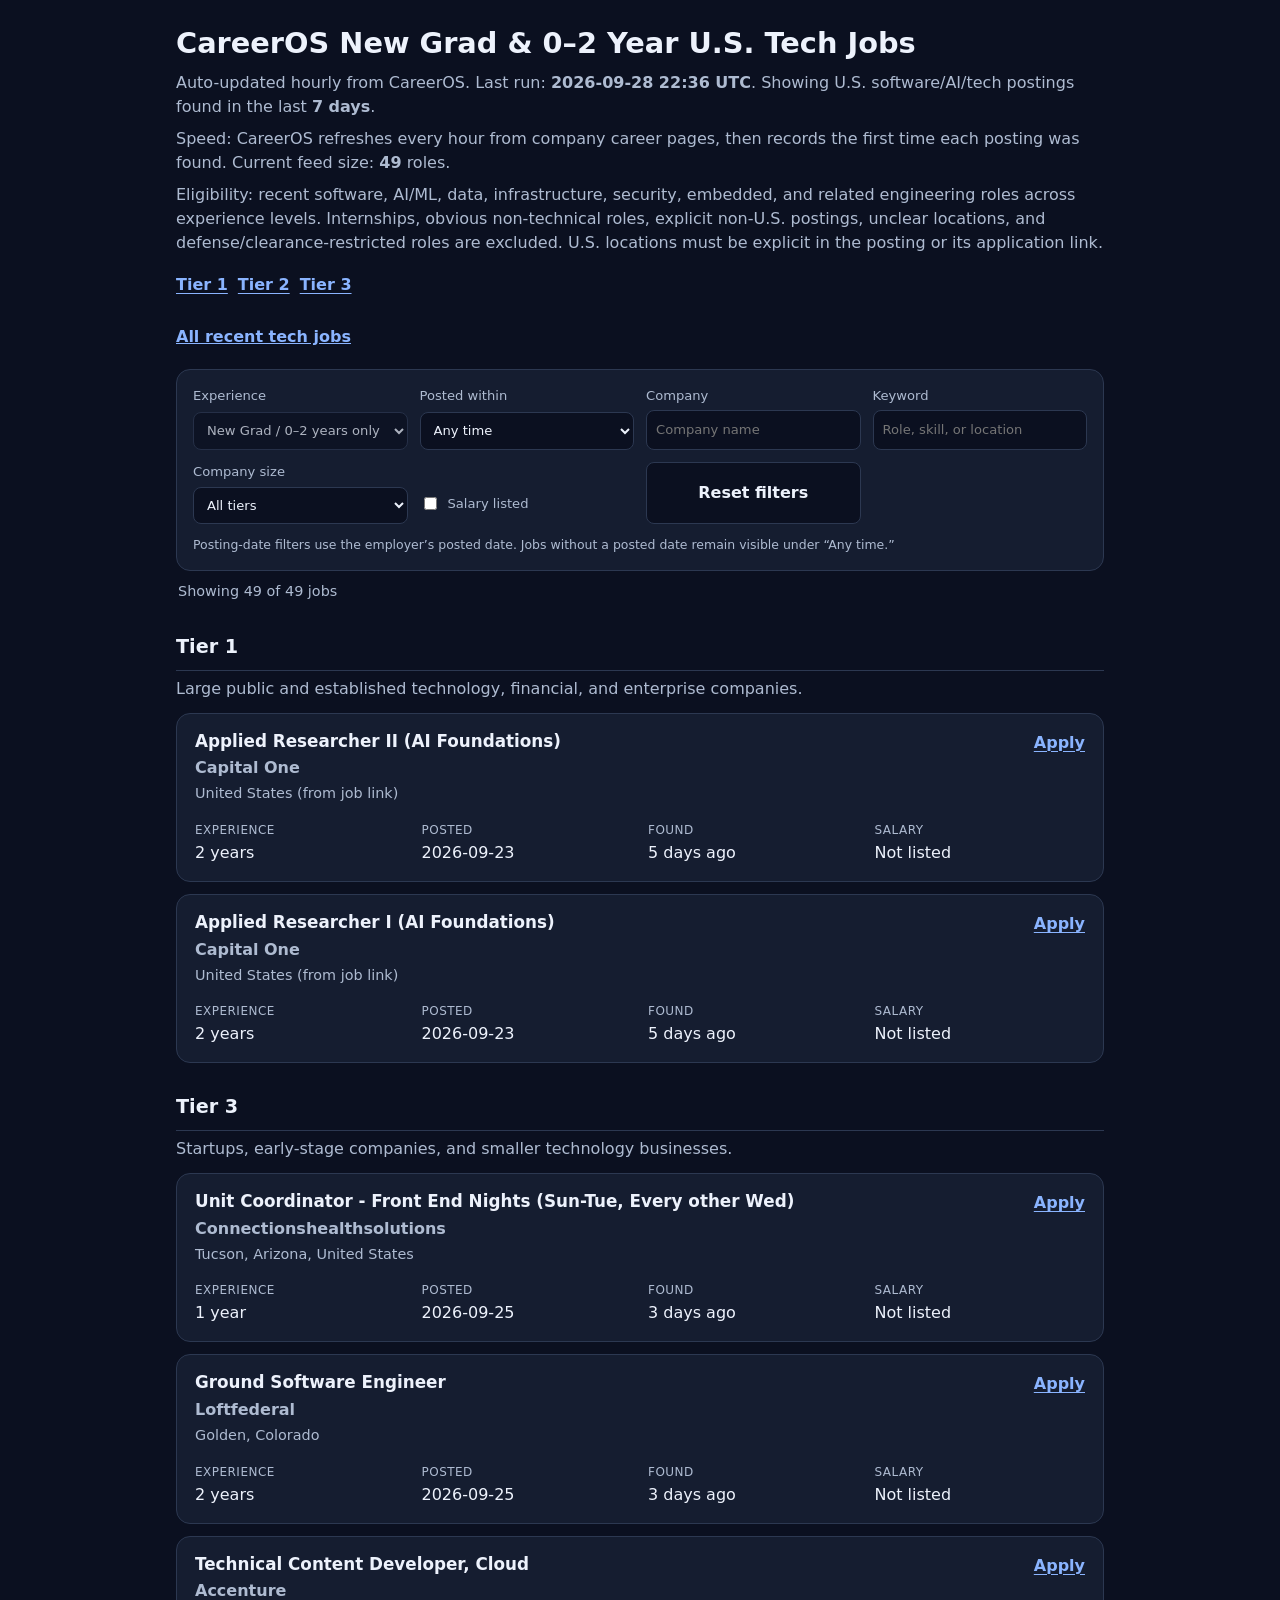
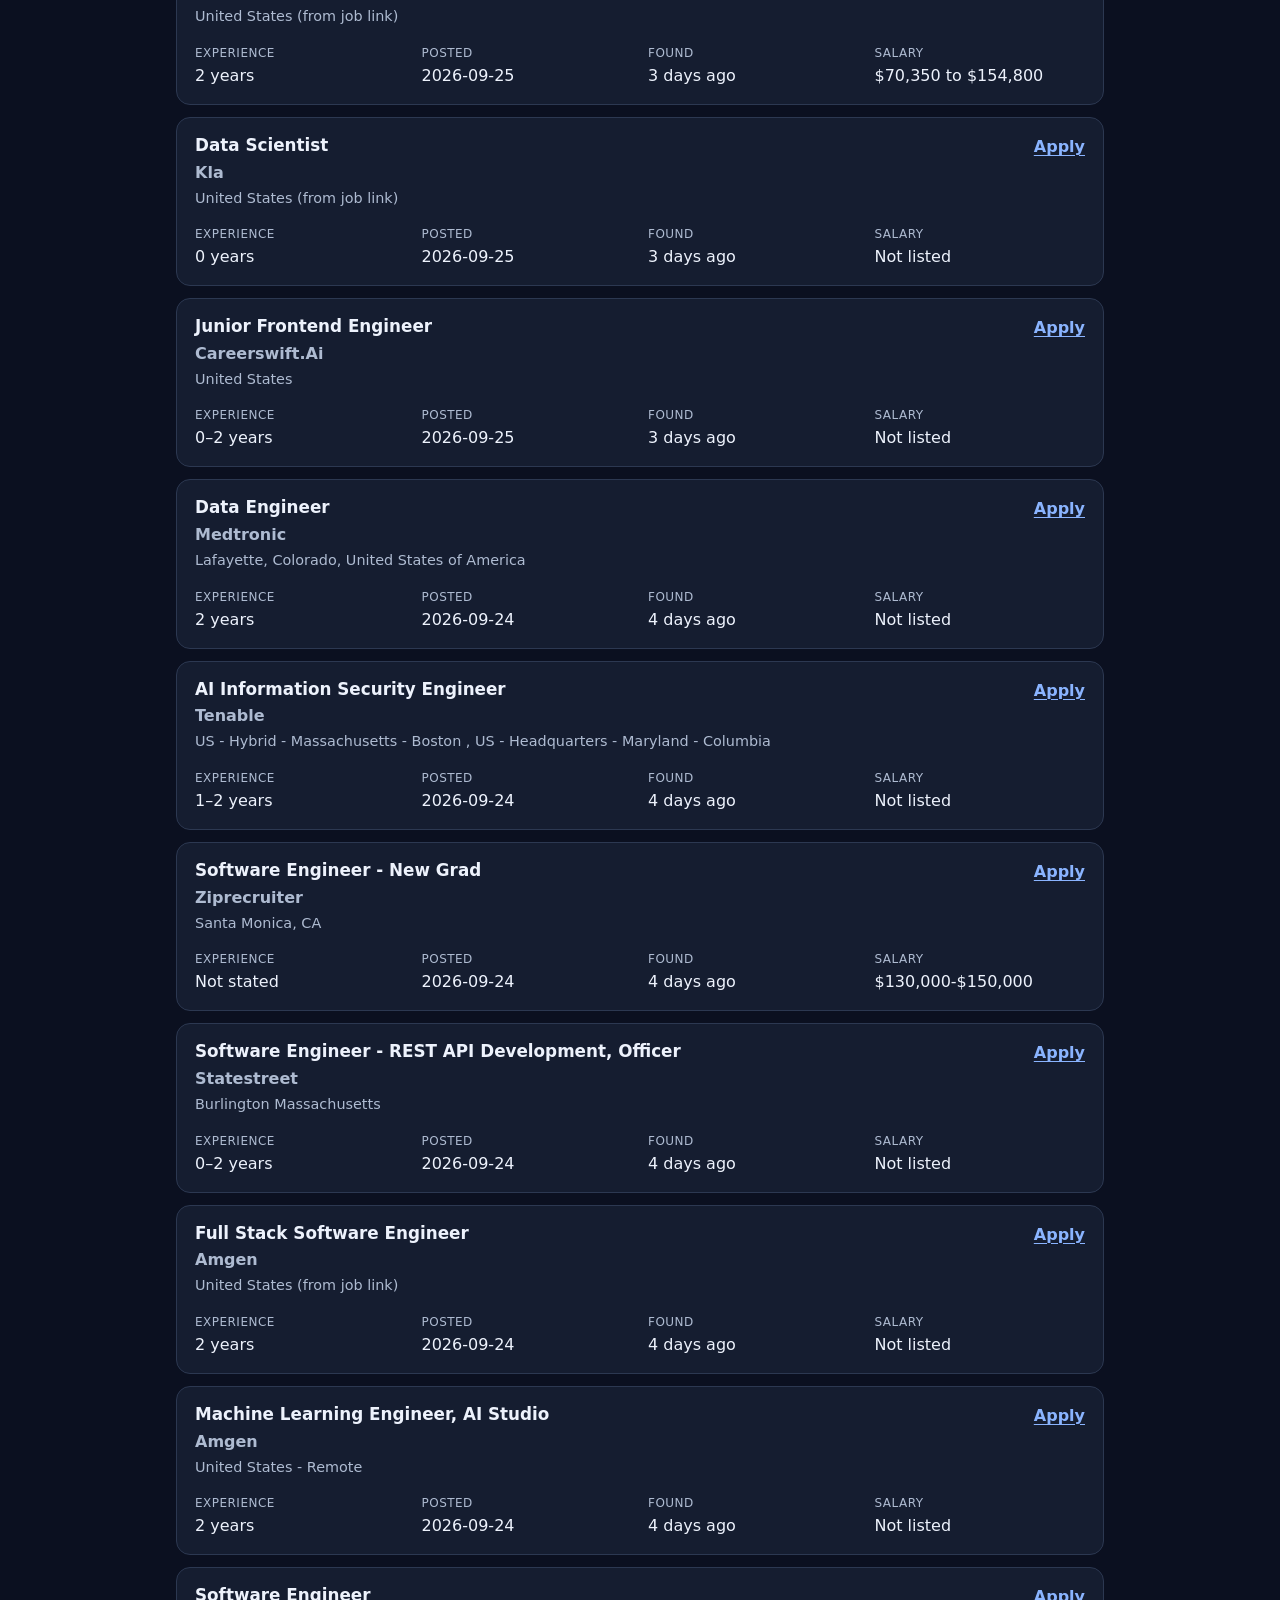
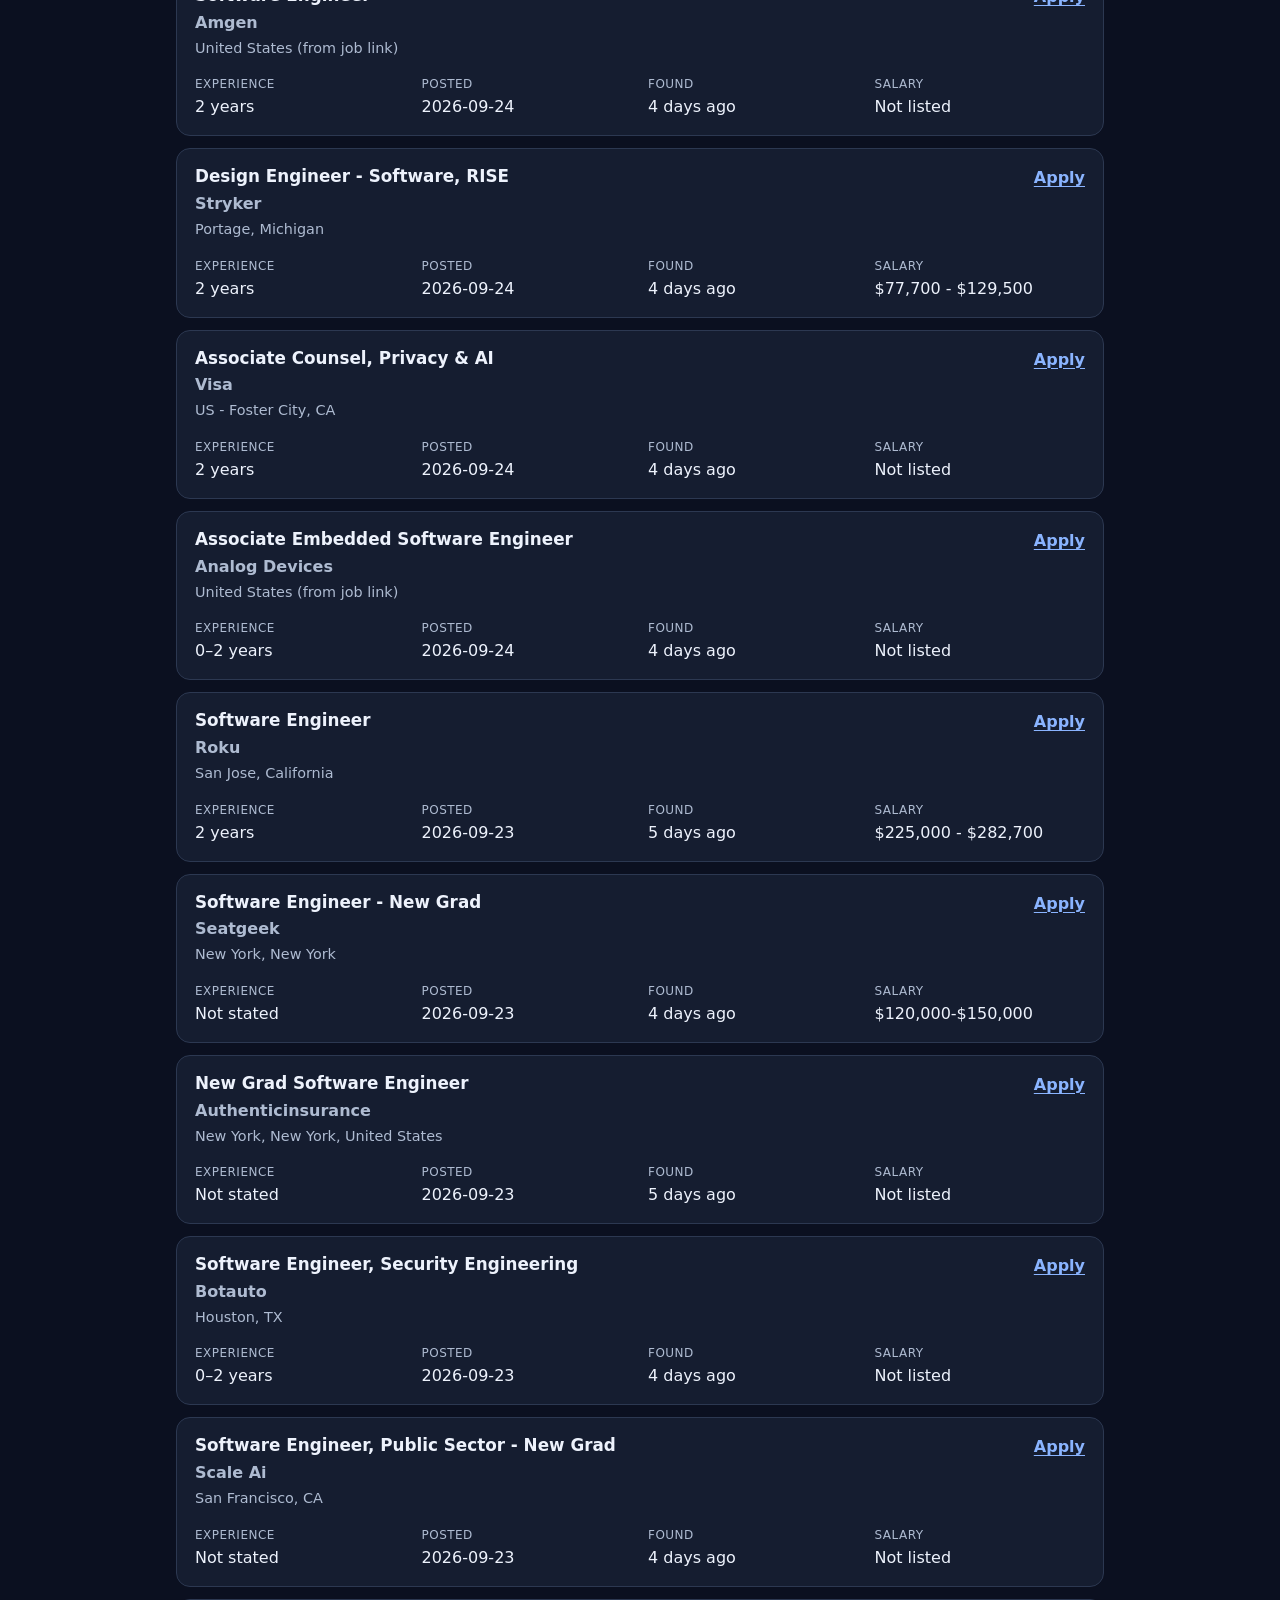
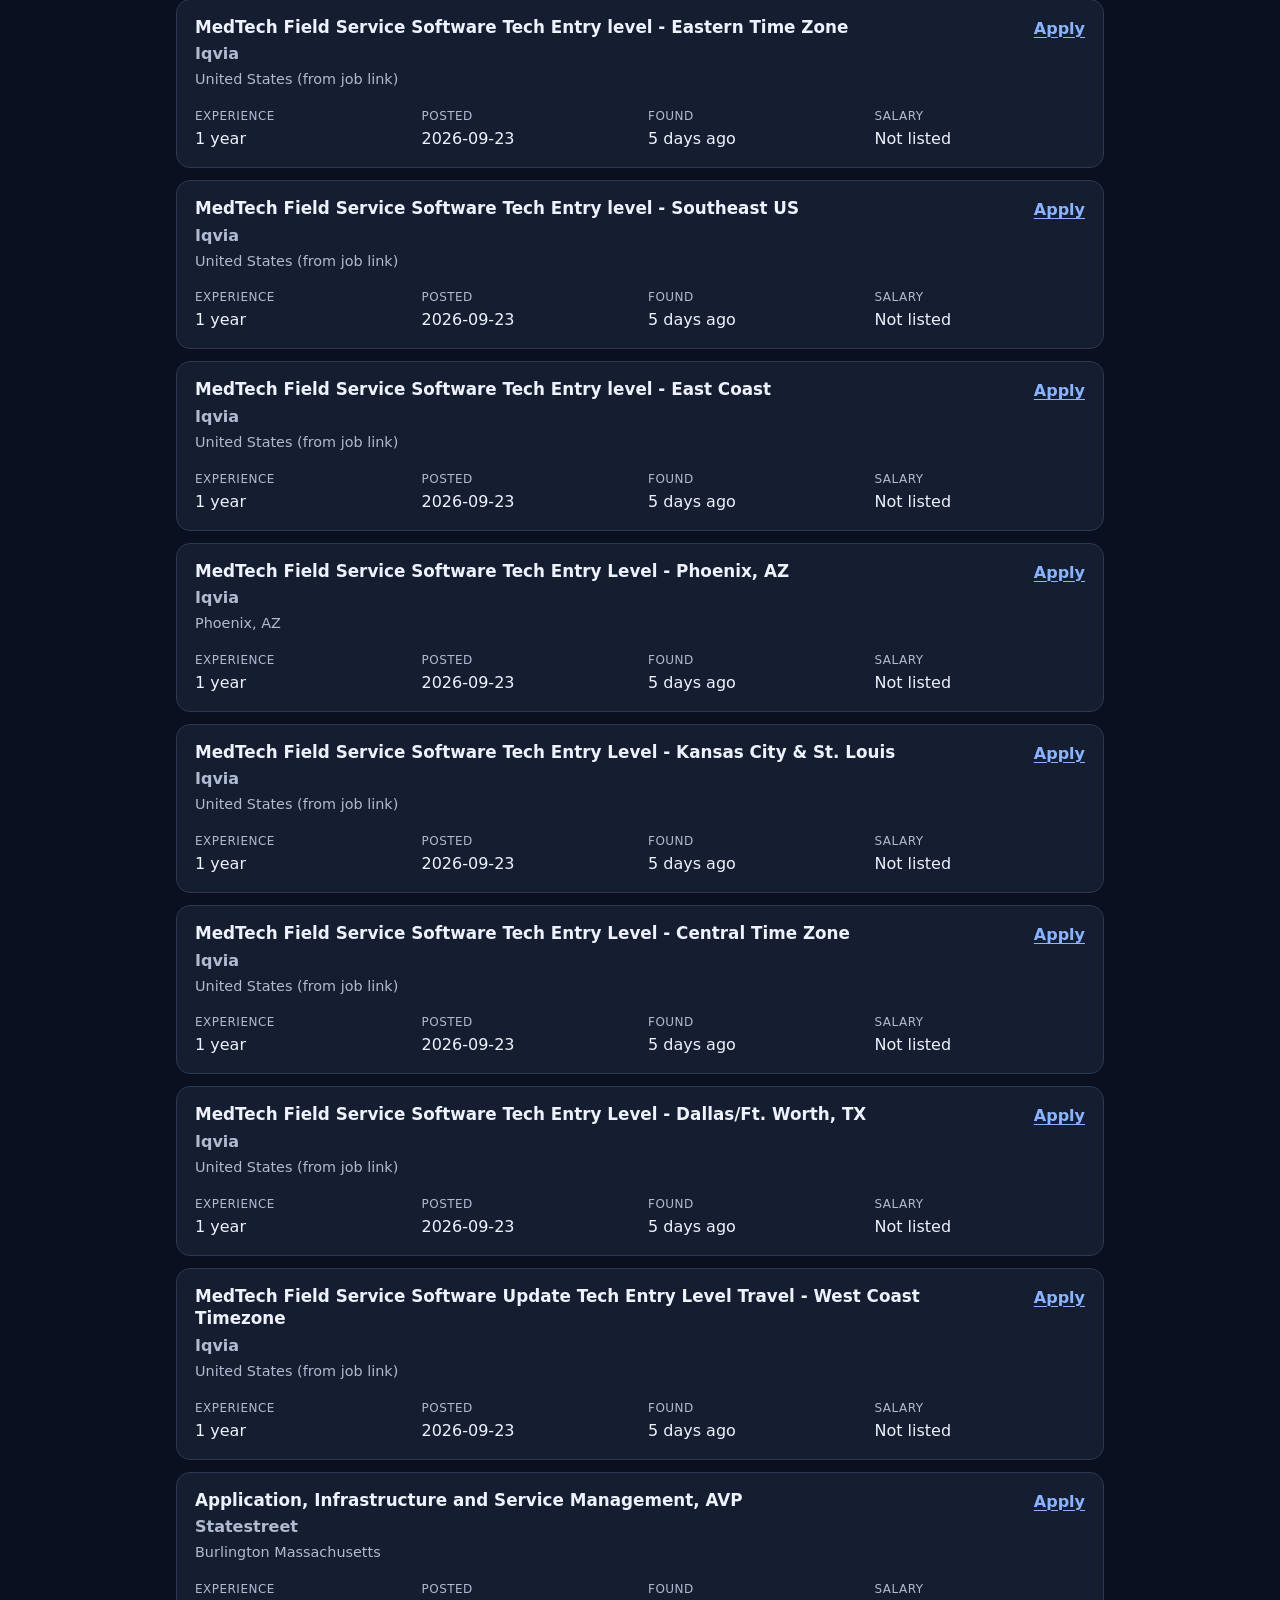
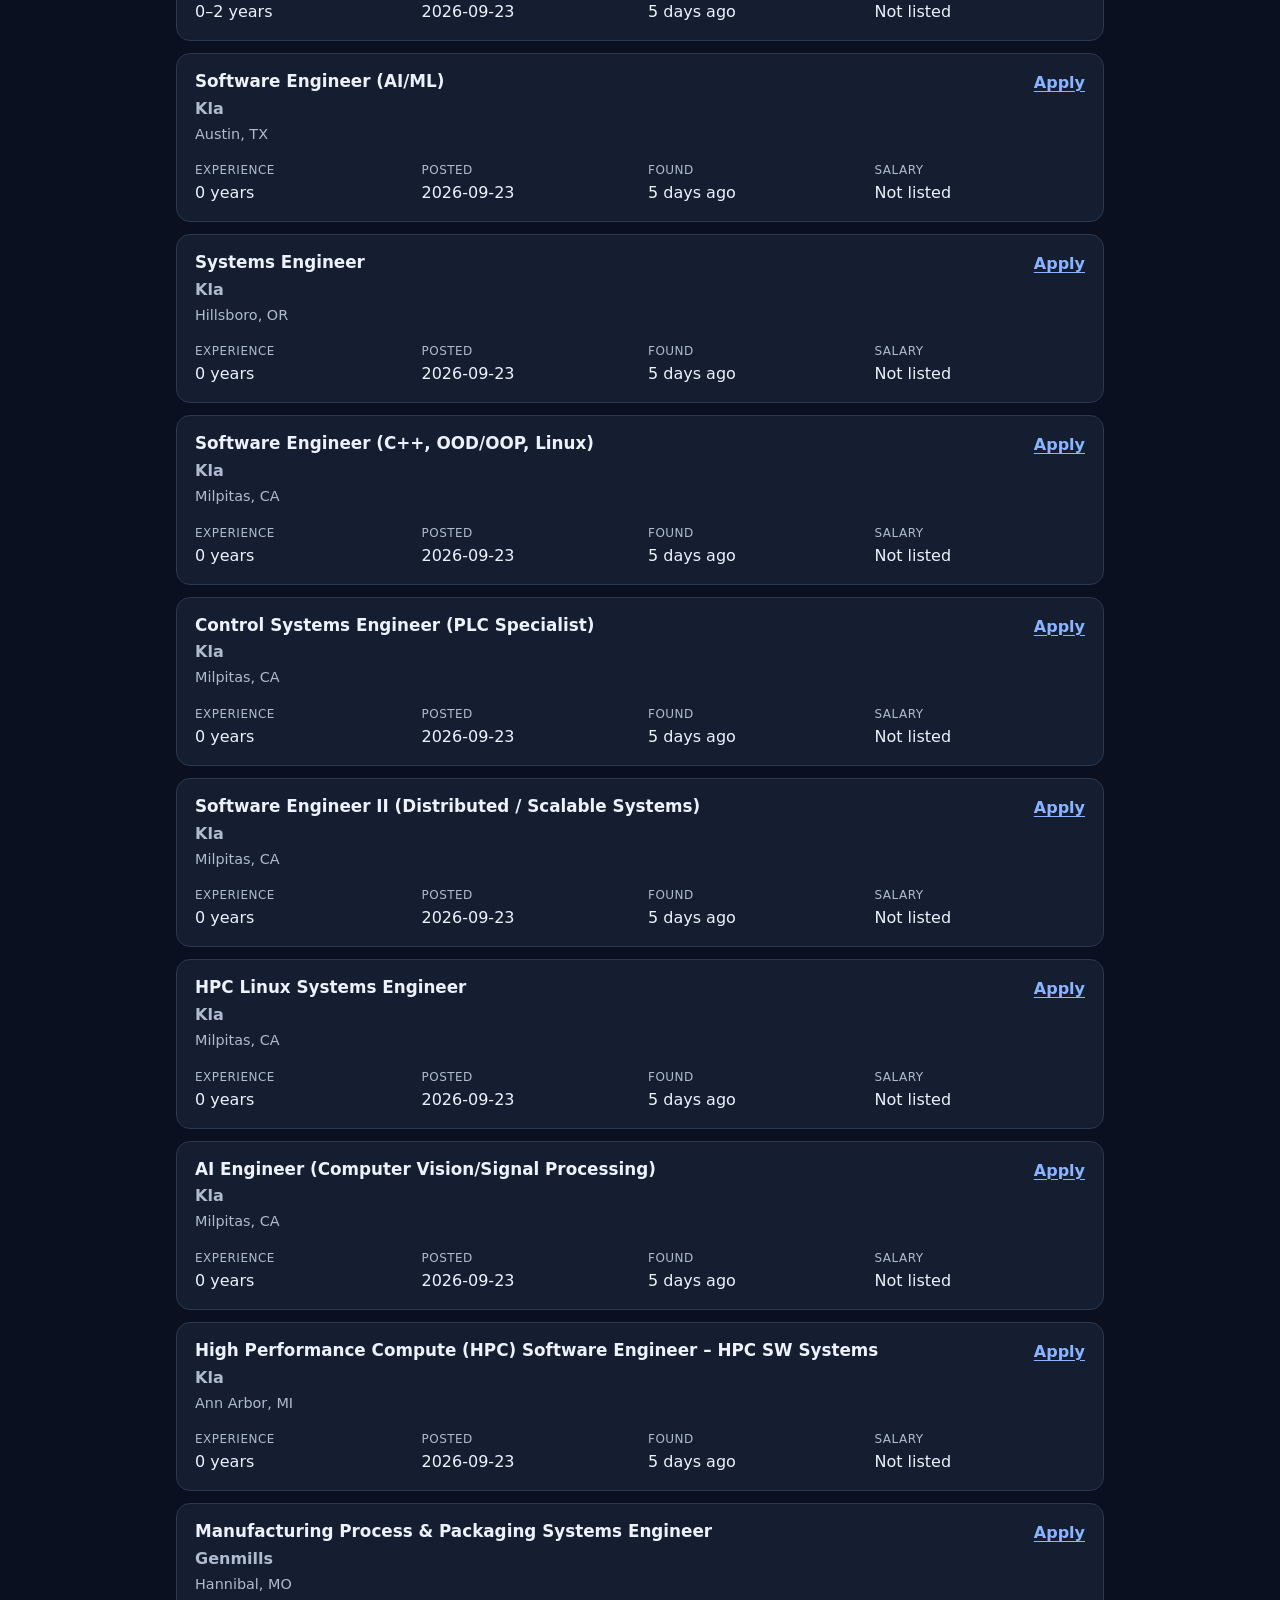
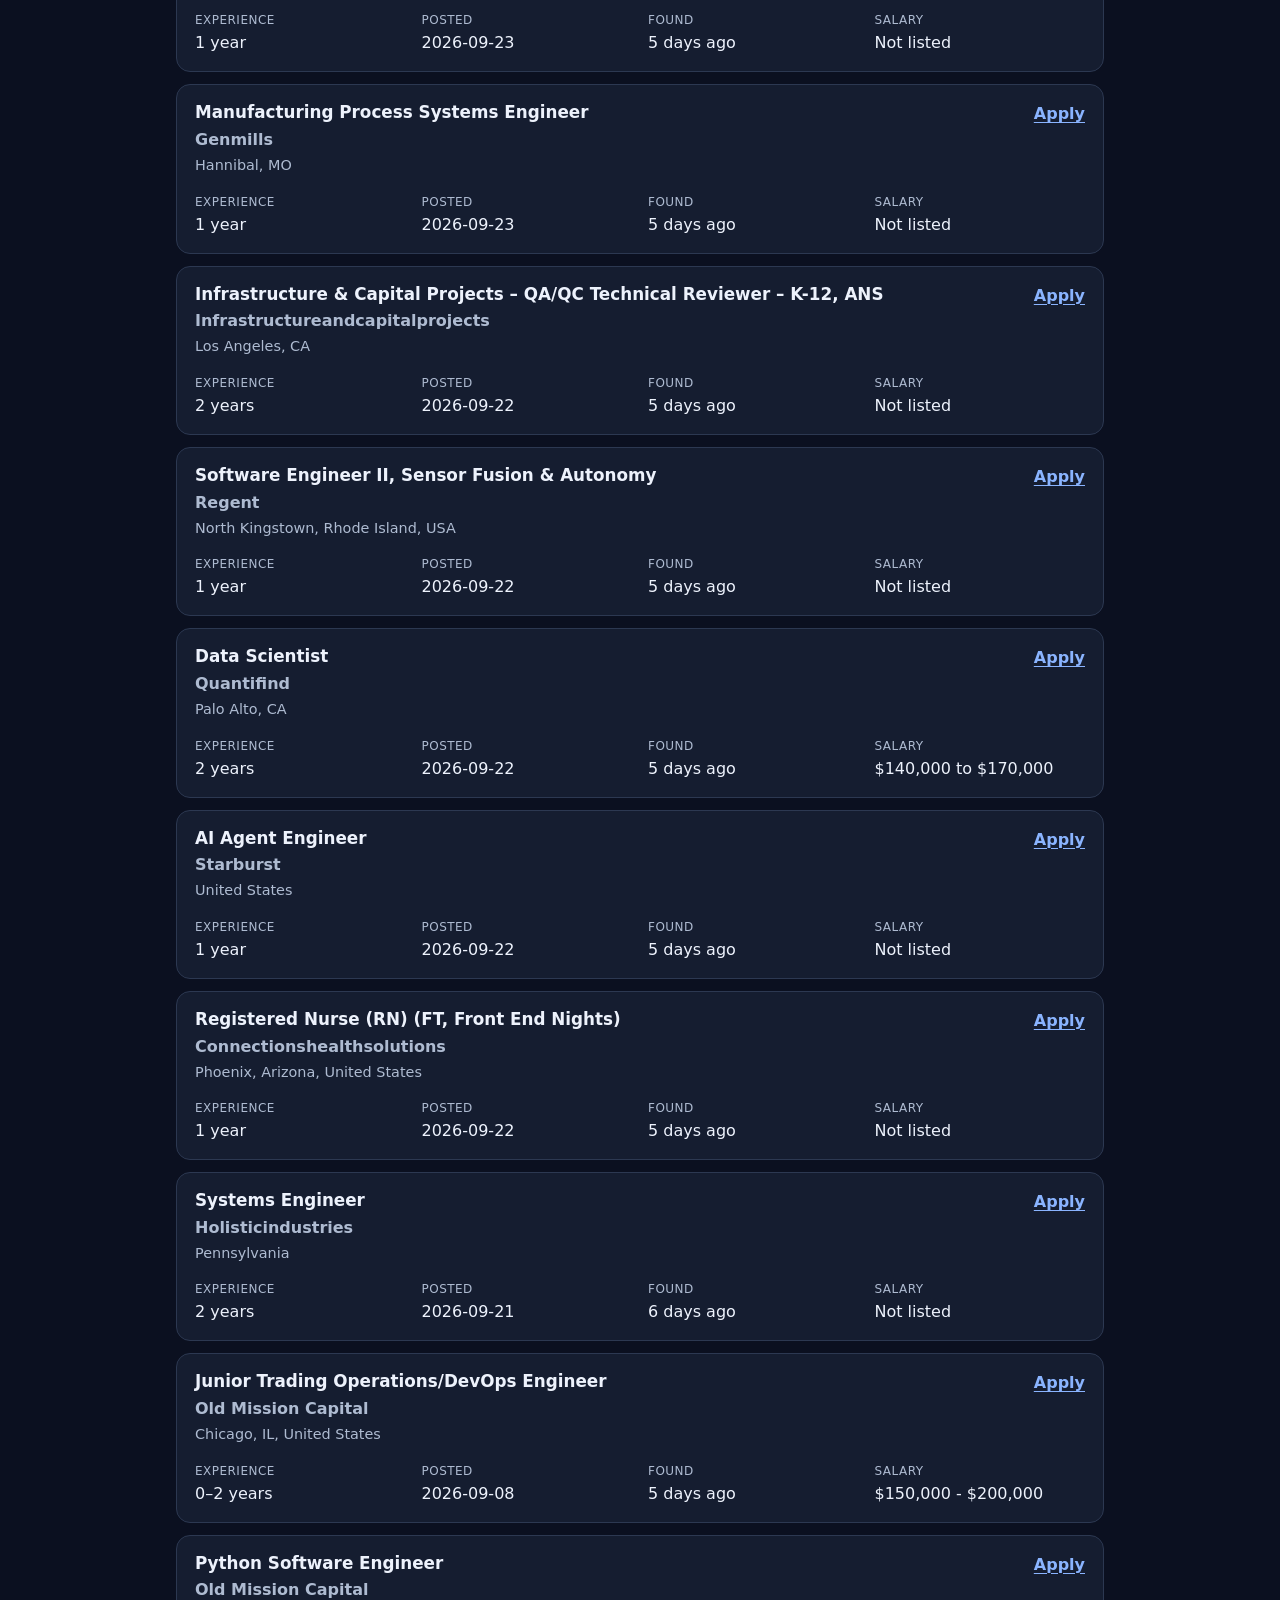
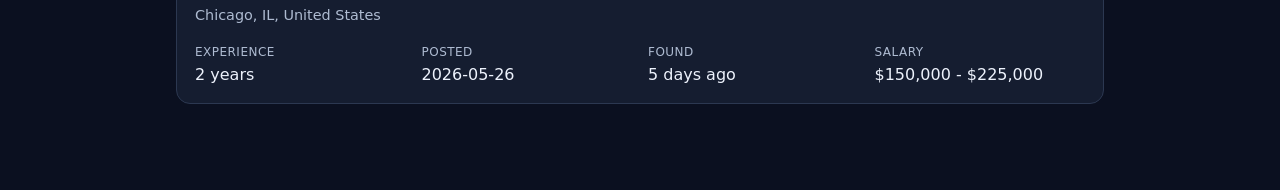
==== commit 174c9a33: "Exclude senior-level titles from early-career page" ====
--- a/site/early-career.html
+++ b/site/early-career.html
@@ -11,7 +11,7 @@
 dl{display:grid;grid-template-columns:repeat(4,minmax(0,1fr));gap:10px 16px;margin:16px 0 0}dt{color:var(--muted);font-size:.75rem;text-transform:uppercase;letter-spacing:.04em}dd{margin:2px 0 0}.empty{color:var(--muted);padding:16px 0}
 .filters{display:grid;grid-template-columns:repeat(4,minmax(0,1fr));gap:12px;margin:20px 0 10px;padding:16px;background:var(--card);border:1px solid var(--line);border-radius:14px}.filters label{display:grid;gap:5px;color:var(--muted);font-size:.82rem}.filters input,.filters select,.filters button{min-width:0;border:1px solid var(--line);border-radius:8px;padding:9px;background:var(--bg);color:var(--text);font:inherit}.filters .check{display:flex;align-items:center;gap:8px;align-self:end;padding:10px 0}.filters .check input{accent-color:var(--accent)}.filters button{cursor:pointer;color:var(--text);font-weight:650}.filter-status{color:var(--muted);margin:8px 2px 18px;font-size:.9rem}.filter-help{grid-column:1/-1;color:var(--muted);font-size:.78rem;margin:0}[hidden]{display:none!important}.page-links{margin:12px 0;color:var(--muted)}.page-links a{color:var(--link);font-weight:650}
 @media(max-width:600px){main{padding:20px 12px 40px}.job{padding:14px}.job-top{display:block}.apply{padding-top:10px}dl{grid-template-columns:repeat(2,minmax(0,1fr));gap:12px}}
-</style></head><body><main><header><h1>CareerOS New Grad & 0–2 Year U.S. Tech Jobs</h1><p>Auto-updated hourly from CareerOS. Last run: <strong>2026-09-28 22:36 UTC</strong>. Showing U.S. software/AI/tech postings found in the last <strong>7 days</strong>.</p><p>Speed: CareerOS refreshes every hour from company career pages, then records the first time each posting was found. Current feed size: <strong>93</strong> roles.</p><p>Eligibility: recent software, AI/ML, data, infrastructure, security, embedded, and related engineering roles across experience levels. Internships, obvious non-technical roles, explicit non-U.S. postings, unclear locations, and defense/clearance-restricted roles are excluded. U.S. locations must be explicit in the posting or its application link.</p><nav aria-label="Job tiers"><a href="#tier-1">Tier 1</a><a href="#tier-2">Tier 2</a><a href="#tier-3">Tier 3</a></nav></header>
+</style></head><body><main><header><h1>CareerOS New Grad & 0–2 Year U.S. Tech Jobs</h1><p>Auto-updated hourly from CareerOS. Last run: <strong>2026-09-28 22:36 UTC</strong>. Showing U.S. software/AI/tech postings found in the last <strong>7 days</strong>.</p><p>Speed: CareerOS refreshes every hour from company career pages, then records the first time each posting was found. Current feed size: <strong>49</strong> roles.</p><p>Eligibility: recent software, AI/ML, data, infrastructure, security, embedded, and related engineering roles across experience levels. Internships, obvious non-technical roles, explicit non-U.S. postings, unclear locations, and defense/clearance-restricted roles are excluded. U.S. locations must be explicit in the posting or its application link.</p><nav aria-label="Job tiers"><a href="#tier-1">Tier 1</a><a href="#tier-2">Tier 2</a><a href="#tier-3">Tier 3</a></nav></header>
 <p class="page-links"><a href="./">All recent tech jobs</a></p><div class="filters" aria-label="Filter jobs">
 <label>Experience<select id="experience-filter" disabled><option value="early" selected>New Grad / 0–2 years only</option></select></label>
 <label>Posted within<select id="posted-filter"><option value="0">Any time</option><option value="1">24 hours</option><option value="3">3 days</option><option value="7">7 days</option></select></label>
@@ -22,7 +22,7 @@
 <button id="reset-filters" type="button">Reset filters</button>
 <p class="filter-help">Posting-date filters use the employer’s posted date. Jobs without a posted date remain visible under “Any time.”</p>
 </div><p class="filter-status" id="visible-job-count" aria-live="polite"></p>
-<section id="tier-1" data-tier-section><h2>Tier 1</h2><p class="tier-description">Large public and established technology, financial, and enterprise companies.</p><article class="job" data-company="Capital One" data-role="Applied Researcher 5 (AI Foundations - LLM, Optimization and Finetuning)&lt;br&gt;" data-location="United States (from job link)" data-experience="early" data-posted="2026-09-25" data-tier="Tier 1" data-salary="no"><div class="job-top"><div><h3>Applied Researcher 5 (AI Foundations - LLM, Optimization and Finetuning)<br></h3><p class="company">Capital One</p><p class="job-location">United States (from job link)</p></div><div class="apply"><a href="https://capitalone.wd12.myworkdayjobs.com/Capital_One/job/New-York-NY/Applied-Researcher-5--AI-Foundations---LLM--Optimization-and-Finetuning-_R1001371-1" target="_blank" rel="noopener noreferrer">Apply</a></div></div><dl><div><dt>Experience</dt><dd>2 years</dd></div><div><dt>Posted</dt><dd>2026-09-25</dd></div><div><dt>Found</dt><dd>3 days ago</dd></div><div><dt>Salary</dt><dd>Not listed</dd></div></dl></article><article class="job" data-company="Capital One" data-role="Senior Associate, Data Scientist - Beyond AML Modeling &amp; Innovations&lt;br&gt;" data-location="United States (from job link)" data-experience="early" data-posted="2026-09-24" data-tier="Tier 1" data-salary="no"><div class="job-top"><div><h3>Senior Associate, Data Scientist - Beyond AML Modeling &amp; Innovations<br></h3><p class="company">Capital One</p><p class="job-location">United States (from job link)</p></div><div class="apply"><a href="https://capitalone.wd12.myworkdayjobs.com/Capital_One/job/McLean-VA/Senior-Associate--Data-Scientist---Beyond-AML-Modeling---Innovations_R1000851-1" target="_blank" rel="noopener noreferrer">Apply</a></div></div><dl><div><dt>Experience</dt><dd>2 years</dd></div><div><dt>Posted</dt><dd>2026-09-24</dd></div><div><dt>Found</dt><dd>4 days ago</dd></div><div><dt>Salary</dt><dd>Not listed</dd></div></dl></article><article class="job" data-company="Capital One" data-role="Applied Researcher 4 (AI Foundations, VLM)&lt;br&gt;" data-location="United States (from job link)" data-experience="early" data-posted="2026-09-24" data-tier="Tier 1" data-salary="no"><div class="job-top"><div><h3>Applied Researcher 4 (AI Foundations, VLM)<br></h3><p class="company">Capital One</p><p class="job-location">United States (from job link)</p></div><div class="apply"><a href="https://capitalone.wd12.myworkdayjobs.com/Capital_One/job/San-Jose-CA/Applied-Researcher-4--AI-Foundations--VLM-_R1001487-1" target="_blank" rel="noopener noreferrer">Apply</a></div></div><dl><div><dt>Experience</dt><dd>2 years</dd></div><div><dt>Posted</dt><dd>2026-09-24</dd></div><div><dt>Found</dt><dd>4 days ago</dd></div><div><dt>Salary</dt><dd>Not listed</dd></div></dl></article><article class="job" data-company="Capital One" data-role="Senior Risk Associate - Risk, Infrastructure, and Governance&lt;br&gt;" data-location="United States (from job link)" data-experience="early" data-posted="2026-09-24" data-tier="Tier 1" data-salary="no"><div class="job-top"><div><h3>Senior Risk Associate - Risk, Infrastructure, and Governance<br></h3><p class="company">Capital One</p><p class="job-location">United States (from job link)</p></div><div class="apply"><a href="https://capitalone.wd12.myworkdayjobs.com/Capital_One/job/McLean-VA/Senior-Risk-Associate---Risk--Infrastructure--and-Governance_R247016-1" target="_blank" rel="noopener noreferrer">Apply</a></div></div><dl><div><dt>Experience</dt><dd>2 years</dd></div><div><dt>Posted</dt><dd>2026-09-24</dd></div><div><dt>Found</dt><dd>4 days ago</dd></div><div><dt>Salary</dt><dd>Not listed</dd></div></dl></article><article class="job" data-company="Capital One" data-role="Applied Researcher 4 (AI Foundations, Graph and Behavioral Models)&lt;br&gt;" data-location="United States (from job link)" data-experience="early" data-posted="2026-09-23" data-tier="Tier 1" data-salary="no"><div class="job-top"><div><h3>Applied Researcher 4 (AI Foundations, Graph and Behavioral Models)<br></h3><p class="company">Capital One</p><p class="job-location">United States (from job link)</p></div><div class="apply"><a href="https://capitalone.wd12.myworkdayjobs.com/Capital_One/job/San-Jose-CA/Applied-Researcher-4--AI-Foundations--LLM-Customization--Finetuning--Reinforcement-Learning-_R1001123-1" target="_blank" rel="noopener noreferrer">Apply</a></div></div><dl><div><dt>Experience</dt><dd>2 years</dd></div><div><dt>Posted</dt><dd>2026-09-23</dd></div><div><dt>Found</dt><dd>5 days ago</dd></div><div><dt>Salary</dt><dd>Not listed</dd></div></dl></article><article class="job" data-company="Capital One" data-role="Senior Associate, Data Scientist - Credit Card Innovation&lt;br&gt;" data-location="United States (from job link)" data-experience="early" data-posted="2026-09-23" data-tier="Tier 1" data-salary="no"><div class="job-top"><div><h3>Senior Associate, Data Scientist - Credit Card Innovation<br></h3><p class="company">Capital One</p><p class="job-location">United States (from job link)</p></div><div class="apply"><a href="https://capitalone.wd12.myworkdayjobs.com/Capital_One/job/McLean-VA/Senior-Associate--Data-Scientist---Credit-Card-Innovation_R1000998-1" target="_blank" rel="noopener noreferrer">Apply</a></div></div><dl><div><dt>Experience</dt><dd>2 years</dd></div><div><dt>Posted</dt><dd>2026-09-23</dd></div><div><dt>Found</dt><dd>5 days ago</dd></div><div><dt>Salary</dt><dd>Not listed</dd></div></dl></article><article class="job" data-company="Capital One" data-role="Senior Associate, Data Scientist - Card Intelligence&lt;br&gt;" data-location="United States (from job link)" data-experience="early" data-posted="2026-09-23" data-tier="Tier 1" data-salary="no"><div class="job-top"><div><h3>Senior Associate, Data Scientist - Card Intelligence<br></h3><p class="company">Capital One</p><p class="job-location">United States (from job link)</p></div><div class="apply"><a href="https://capitalone.wd12.myworkdayjobs.com/Capital_One/job/McLean-VA/Senior-Associate--Data-Scientist---Card-Intelligence_R244944" target="_blank" rel="noopener noreferrer">Apply</a></div></div><dl><div><dt>Experience</dt><dd>2 years</dd></div><div><dt>Posted</dt><dd>2026-09-23</dd></div><div><dt>Found</dt><dd>5 days ago</dd></div><div><dt>Salary</dt><dd>Not listed</dd></div></dl></article><article class="job" data-company="Capital One" data-role="Senior Associate, Product Management - Enterprise Core Platform&lt;br&gt;" data-location="United States (from job link)" data-experience="early" data-posted="2026-09-23" data-tier="Tier 1" data-salary="no"><div class="job-top"><div><h3>Senior Associate, Product Management - Enterprise Core Platform<br></h3><p class="company">Capital One</p><p class="job-location">United States (from job link)</p></div><div class="apply"><a href="https://capitalone.wd12.myworkdayjobs.com/Capital_One/job/McLean-VA/Senior-Associate--Product-Management---Enterprise-Core-Platform_R246363-1" target="_blank" rel="noopener noreferrer">Apply</a></div></div><dl><div><dt>Experience</dt><dd>1 year</dd></div><div><dt>Posted</dt><dd>2026-09-23</dd></div><div><dt>Found</dt><dd>5 days ago</dd></div><div><dt>Salary</dt><dd>Not listed</dd></div></dl></article><article class="job" data-company="Capital One" data-role="Applied Researcher 4 (AI Foundations - LLM, Optimization and Finetuning)&lt;br&gt;" data-location="United States (from job link)" data-experience="early" data-posted="2026-09-23" data-tier="Tier 1" data-salary="no"><div class="job-top"><div><h3>Applied Researcher 4 (AI Foundations - LLM, Optimization and Finetuning)<br></h3><p class="company">Capital One</p><p class="job-location">United States (from job link)</p></div><div class="apply"><a href="https://capitalone.wd12.myworkdayjobs.com/Capital_One/job/New-York-NY/Applied-Researcher-4--AI-Foundations---LLM--Optimization-and-Finetuning-_R1001367-1" target="_blank" rel="noopener noreferrer">Apply</a></div></div><dl><div><dt>Experience</dt><dd>2 years</dd></div><div><dt>Posted</dt><dd>2026-09-23</dd></div><div><dt>Found</dt><dd>5 days ago</dd></div><div><dt>Salary</dt><dd>Not listed</dd></div></dl></article><article class="job" data-company="Capital One" data-role="Applied Researcher 5 (AI Foundations, LLM Core and Agentic AI)&lt;br&gt;" data-location="United States (from job link)" data-experience="early" data-posted="2026-09-23" data-tier="Tier 1" data-salary="no"><div class="job-top"><div><h3>Applied Researcher 5 (AI Foundations, LLM Core and Agentic AI)<br></h3><p class="company">Capital One</p><p class="job-location">United States (from job link)</p></div><div class="apply"><a href="https://capitalone.wd12.myworkdayjobs.com/Capital_One/job/New-York-NY/Applied-Researcher-5--AI-Foundations--LLM-Core-and-Agentic-AI-_R1001066-1" target="_blank" rel="noopener noreferrer">Apply</a></div></div><dl><div><dt>Experience</dt><dd>2 years</dd></div><div><dt>Posted</dt><dd>2026-09-23</dd></div><div><dt>Found</dt><dd>5 days ago</dd></div><div><dt>Salary</dt><dd>Not listed</dd></div></dl></article><article class="job" data-company="Capital One" data-role="Applied Researcher II (AI Foundations)&lt;br&gt;" data-location="United States (from job link)" data-experience="early" data-posted="2026-09-23" data-tier="Tier 1" data-salary="no"><div class="job-top"><div><h3>Applied Researcher II (AI Foundations)<br></h3><p class="company">Capital One</p><p class="job-location">United States (from job link)</p></div><div class="apply"><a href="https://capitalone.wd12.myworkdayjobs.com/Capital_One/job/New-York-NY/Applied-Researcher-II--AI-Foundations-_R1000524-1" target="_blank" rel="noopener noreferrer">Apply</a></div></div><dl><div><dt>Experience</dt><dd>2 years</dd></div><div><dt>Posted</dt><dd>2026-09-23</dd></div><div><dt>Found</dt><dd>5 days ago</dd></div><div><dt>Salary</dt><dd>Not listed</dd></div></dl></article><article class="job" data-company="Capital One" data-role="Senior Associate, Product Management - Applied AI&lt;br&gt;" data-location="United States (from job link)" data-experience="early" data-posted="2026-09-23" data-tier="Tier 1" data-salary="no"><div class="job-top"><div><h3>Senior Associate, Product Management - Applied AI<br></h3><p class="company">Capital One</p><p class="job-location">United States (from job link)</p></div><div class="apply"><a href="https://capitalone.wd12.myworkdayjobs.com/Capital_One/job/New-York-NY/Senior-Associate--Product-Management---Applied-AI_R247002-1" target="_blank" rel="noopener noreferrer">Apply</a></div></div><dl><div><dt>Experience</dt><dd>1 year</dd></div><div><dt>Posted</dt><dd>2026-09-23</dd></div><div><dt>Found</dt><dd>5 days ago</dd></div><div><dt>Salary</dt><dd>Not listed</dd></div></dl></article><article class="job" data-company="Capital One" data-role="Senior Associate, Product Management, Decisioning Platform&lt;br&gt;" data-location="United States (from job link)" data-experience="early" data-posted="2026-09-23" data-tier="Tier 1" data-salary="no"><div class="job-top"><div><h3>Senior Associate, Product Management, Decisioning Platform<br></h3><p class="company">Capital One</p><p class="job-location">United States (from job link)</p></div><div class="apply"><a href="https://capitalone.wd12.myworkdayjobs.com/Capital_One/job/New-York-NY/Senior-Associate--Product-Management--Decisioning-Platform_R249106" target="_blank" rel="noopener noreferrer">Apply</a></div></div><dl><div><dt>Experience</dt><dd>1 year</dd></div><div><dt>Posted</dt><dd>2026-09-23</dd></div><div><dt>Found</dt><dd>5 days ago</dd></div><div><dt>Salary</dt><dd>Not listed</dd></div></dl></article><article class="job" data-company="Capital One" data-role="Applied Researcher 4 (AI Foundations, LLM Core and Agentic AI)&lt;br&gt;" data-location="United States (from job link)" data-experience="early" data-posted="2026-09-23" data-tier="Tier 1" data-salary="no"><div class="job-top"><div><h3>Applied Researcher 4 (AI Foundations, LLM Core and Agentic AI)<br></h3><p class="company">Capital One</p><p class="job-location">United States (from job link)</p></div><div class="apply"><a href="https://capitalone.wd12.myworkdayjobs.com/Capital_One/job/San-Jose-CA/Applied-Researcher-4--AI-Foundations--LLM-Core-and-Agentic-AI-_R1001089-1" target="_blank" rel="noopener noreferrer">Apply</a></div></div><dl><div><dt>Experience</dt><dd>2 years</dd></div><div><dt>Posted</dt><dd>2026-09-23</dd></div><div><dt>Found</dt><dd>5 days ago</dd></div><div><dt>Salary</dt><dd>Not listed</dd></div></dl></article><article class="job" data-company="Capital One" data-role="Applied Researcher I (AI Foundations)&lt;br&gt;" data-location="United States (from job link)" data-experience="early" data-posted="2026-09-23" data-tier="Tier 1" data-salary="no"><div class="job-top"><div><h3>Applied Researcher I (AI Foundations)<br></h3><p class="company">Capital One</p><p class="job-location">United States (from job link)</p></div><div class="apply"><a href="https://capitalone.wd12.myworkdayjobs.com/Capital_One/job/San-Jose-CA/Applied-Researcher-I--AI-Foundations-_R236849-1" target="_blank" rel="noopener noreferrer">Apply</a></div></div><dl><div><dt>Experience</dt><dd>2 years</dd></div><div><dt>Posted</dt><dd>2026-09-23</dd></div><div><dt>Found</dt><dd>5 days ago</dd></div><div><dt>Salary</dt><dd>Not listed</dd></div></dl></article><article class="job" data-company="Capital One" data-role="Senior Associate, Product Management - Applied AI Servicing&lt;br&gt;" data-location="United States (from job link)" data-experience="early" data-posted="2026-09-23" data-tier="Tier 1" data-salary="no"><div class="job-top"><div><h3>Senior Associate, Product Management - Applied AI Servicing<br></h3><p class="company">Capital One</p><p class="job-location">United States (from job link)</p></div><div class="apply"><a href="https://capitalone.wd12.myworkdayjobs.com/Capital_One/job/New-York-NY/Senior-Associate--Product-Management---Servicing_R247003-1" target="_blank" rel="noopener noreferrer">Apply</a></div></div><dl><div><dt>Experience</dt><dd>1 year</dd></div><div><dt>Posted</dt><dd>2026-09-23</dd></div><div><dt>Found</dt><dd>5 days ago</dd></div><div><dt>Salary</dt><dd>Not listed</dd></div></dl></article><article class="job" data-company="Capital One" data-role="Senior Associate, Data Scientist -  Operational Risk Management&lt;br&gt;" data-location="United States (from job link)" data-experience="early" data-posted="2026-09-23" data-tier="Tier 1" data-salary="no"><div class="job-top"><div><h3>Senior Associate, Data Scientist -  Operational Risk Management<br></h3><p class="company">Capital One</p><p class="job-location">United States (from job link)</p></div><div class="apply"><a href="https://capitalone.wd12.myworkdayjobs.com/Capital_One/job/New-York-NY/Senior-Associate--Data-Scientist----Operational-Risk-Management_R248360-1" target="_blank" rel="noopener noreferrer">Apply</a></div></div><dl><div><dt>Experience</dt><dd>2 years</dd></div><div><dt>Posted</dt><dd>2026-09-23</dd></div><div><dt>Found</dt><dd>5 days ago</dd></div><div><dt>Salary</dt><dd>Not listed</dd></div></dl></article><article class="job" data-company="Capital One" data-role="Senior Associate, Data Scientist -  Business Cards Marketing Data Science&lt;br&gt;" data-location="New York, NY" data-experience="early" data-posted="2026-09-23" data-tier="Tier 1" data-salary="no"><div class="job-top"><div><h3>Senior Associate, Data Scientist -  Business Cards Marketing Data Science<br></h3><p class="company">Capital One</p><p class="job-location">New York, NY</p></div><div class="apply"><a href="https://capitalone.wd12.myworkdayjobs.com/Capital_One/job/New-York-NY/Senior-Associate--Data-Scientist----Business-Cards-Marketing-Data-Science_R248511-1" target="_blank" rel="noopener noreferrer">Apply</a></div></div><dl><div><dt>Experience</dt><dd>2 years</dd></div><div><dt>Posted</dt><dd>2026-09-23</dd></div><div><dt>Found</dt><dd>5 days ago</dd></div><div><dt>Salary</dt><dd>Not listed</dd></div></dl></article><article class="job" data-company="Capital One" data-role="Sr. Associate, Product Management – Card Recoveries Platform&lt;br&gt;" data-location="United States (from job link)" data-experience="early" data-posted="2026-09-23" data-tier="Tier 1" data-salary="no"><div class="job-top"><div><h3>Sr. Associate, Product Management – Card Recoveries Platform<br></h3><p class="company">Capital One</p><p class="job-location">United States (from job link)</p></div><div class="apply"><a href="https://capitalone.wd12.myworkdayjobs.com/Capital_One/job/McLean-VA/Sr-Associate--Product-Management---Card-Recoveries-Platform_R247200-1" target="_blank" rel="noopener noreferrer">Apply</a></div></div><dl><div><dt>Experience</dt><dd>1 year</dd></div><div><dt>Posted</dt><dd>2026-09-23</dd></div><div><dt>Found</dt><dd>5 days ago</dd></div><div><dt>Salary</dt><dd>Not listed</dd></div></dl></article><article class="job" data-company="Capital One" data-role="Senior Associate Product Management - Machine Learning and AI&lt;br&gt;" data-location="United States (from job link)" data-experience="early" data-posted="2026-09-23" data-tier="Tier 1" data-salary="no"><div class="job-top"><div><h3>Senior Associate Product Management - Machine Learning and AI<br></h3><p class="company">Capital One</p><p class="job-location">United States (from job link)</p></div><div class="apply"><a href="https://capitalone.wd12.myworkdayjobs.com/Capital_One/job/McLean-VA/Senior-Associate-Product-Management---Machine-Learning-and-AI_R247339-1" target="_blank" rel="noopener noreferrer">Apply</a></div></div><dl><div><dt>Experience</dt><dd>1 year</dd></div><div><dt>Posted</dt><dd>2026-09-23</dd></div><div><dt>Found</dt><dd>5 days ago</dd></div><div><dt>Salary</dt><dd>Not listed</dd></div></dl></article><article class="job" data-company="Capital One" data-role="Senior Associate Product Management - Authorizations Data Platform&lt;br&gt;" data-location="United States (from job link)" data-experience="early" data-posted="2026-09-23" data-tier="Tier 1" data-salary="no"><div class="job-top"><div><h3>Senior Associate Product Management - Authorizations Data Platform<br></h3><p class="company">Capital One</p><p class="job-location">United States (from job link)</p></div><div class="apply"><a href="https://capitalone.wd12.myworkdayjobs.com/Capital_One/job/McLean-VA/Senior-Associate-Product-Management---Authorizations-Data-Platform_R999098-1" target="_blank" rel="noopener noreferrer">Apply</a></div></div><dl><div><dt>Experience</dt><dd>1 year</dd></div><div><dt>Posted</dt><dd>2026-09-23</dd></div><div><dt>Found</dt><dd>5 days ago</dd></div><div><dt>Salary</dt><dd>Not listed</dd></div></dl></article><article class="job" data-company="Capital One" data-role="Senior Associate, Data Scientist - US Card (Applied GenAI)&lt;br&gt;" data-location="United States (from job link)" data-experience="early" data-posted="2026-09-23" data-tier="Tier 1" data-salary="no"><div class="job-top"><div><h3>Senior Associate, Data Scientist - US Card (Applied GenAI)<br></h3><p class="company">Capital One</p><p class="job-location">United States (from job link)</p></div><div class="apply"><a href="https://capitalone.wd12.myworkdayjobs.com/Capital_One/job/McLean-VA/Senior-Associate--Data-Scientist---US-Card--Applied-GenAI-_R248139-1" target="_blank" rel="noopener noreferrer">Apply</a></div></div><dl><div><dt>Experience</dt><dd>2 years</dd></div><div><dt>Posted</dt><dd>2026-09-23</dd></div><div><dt>Found</dt><dd>5 days ago</dd></div><div><dt>Salary</dt><dd>Not listed</dd></div></dl></article><article class="job" data-company="Capital One" data-role="Senior Associate, Data Scientist - Recommendation &amp; Personalization Systems&lt;br&gt;" data-location="United States (from job link)" data-experience="early" data-posted="2026-09-23" data-tier="Tier 1" data-salary="no"><div class="job-top"><div><h3>Senior Associate, Data Scientist - Recommendation &amp; Personalization Systems<br></h3><p class="company">Capital One</p><p class="job-location">United States (from job link)</p></div><div class="apply"><a href="https://capitalone.wd12.myworkdayjobs.com/Capital_One/job/McLean-VA/Senior-Associate--Data-Scientist---Recommendation---Personalization-Systems_R1000958-1" target="_blank" rel="noopener noreferrer">Apply</a></div></div><dl><div><dt>Experience</dt><dd>2 years</dd></div><div><dt>Posted</dt><dd>2026-09-23</dd></div><div><dt>Found</dt><dd>5 days ago</dd></div><div><dt>Salary</dt><dd>Not listed</dd></div></dl></article><article class="job" data-company="Capital One" data-role="Senior Associate, Data Scientist -  Model Risk Office&lt;br&gt;" data-location="United States (from job link)" data-experience="early" data-posted="2026-09-23" data-tier="Tier 1" data-salary="no"><div class="job-top"><div><h3>Senior Associate, Data Scientist -  Model Risk Office<br></h3><p class="company">Capital One</p><p class="job-location">United States (from job link)</p></div><div class="apply"><a href="https://capitalone.wd12.myworkdayjobs.com/Capital_One/job/McLean-VA/Senior-Associate--Data-Scientist----Model-Risk-Office_R232998-1" target="_blank" rel="noopener noreferrer">Apply</a></div></div><dl><div><dt>Experience</dt><dd>2 years</dd></div><div><dt>Posted</dt><dd>2026-09-23</dd></div><div><dt>Found</dt><dd>5 days ago</dd></div><div><dt>Salary</dt><dd>Not listed</dd></div></dl></article><article class="job" data-company="Capital One" data-role="Senior Associate, Data Scientist - Model Risk Audit&lt;br&gt;" data-location="United States (from job link)" data-experience="early" data-posted="2026-09-23" data-tier="Tier 1" data-salary="no"><div class="job-top"><div><h3>Senior Associate, Data Scientist - Model Risk Audit<br></h3><p class="company">Capital One</p><p class="job-location">United States (from job link)</p></div><div class="apply"><a href="https://capitalone.wd12.myworkdayjobs.com/Capital_One/job/McLean-VA/Senior-Associate--Data-Scientist---Model-Risk-Audit_R247514-1" target="_blank" rel="noopener noreferrer">Apply</a></div></div><dl><div><dt>Experience</dt><dd>2 years</dd></div><div><dt>Posted</dt><dd>2026-09-23</dd></div><div><dt>Found</dt><dd>5 days ago</dd></div><div><dt>Salary</dt><dd>Not listed</dd></div></dl></article><article class="job" data-company="Capital One" data-role="Senior Associate, Data Scientist -  Consumer Credit Risk Models and Data&lt;br&gt;" data-location="McLean, VA" data-experience="early" data-posted="2026-09-23" data-tier="Tier 1" data-salary="no"><div class="job-top"><div><h3>Senior Associate, Data Scientist -  Consumer Credit Risk Models and Data<br></h3><p class="company">Capital One</p><p class="job-location">McLean, VA</p></div><div class="apply"><a href="https://capitalone.wd12.myworkdayjobs.com/Capital_One/job/McLean-VA/Senior-Associate--Data-Scientist----Consumer-Credit-Risk-Models-and-Data_R247897-1" target="_blank" rel="noopener noreferrer">Apply</a></div></div><dl><div><dt>Experience</dt><dd>2 years</dd></div><div><dt>Posted</dt><dd>2026-09-23</dd></div><div><dt>Found</dt><dd>5 days ago</dd></div><div><dt>Salary</dt><dd>Not listed</dd></div></dl></article><article class="job" data-company="Capital One" data-role="Senior Data Scientist, AI Foundations&lt;br&gt;" data-location="United States (from job link)" data-experience="early" data-posted="2026-09-23" data-tier="Tier 1" data-salary="no"><div class="job-top"><div><h3>Senior Data Scientist, AI Foundations<br></h3><p class="company">Capital One</p><p class="job-location">United States (from job link)</p></div><div class="apply"><a href="https://capitalone.wd12.myworkdayjobs.com/Capital_One/job/New-York-NY/Senior-Data-Scientist--AI-Foundations_R225766-1" target="_blank" rel="noopener noreferrer">Apply</a></div></div><dl><div><dt>Experience</dt><dd>2 years</dd></div><div><dt>Posted</dt><dd>2026-09-23</dd></div><div><dt>Found</dt><dd>5 days ago</dd></div><div><dt>Salary</dt><dd>Not listed</dd></div></dl></article></section><section id="tier-2" data-tier-section><h2>Tier 2</h2><p class="tier-description">Established mid-sized companies with meaningful engineering organizations.</p><p class="empty">No matching roles in this tier right now.</p></section><section id="tier-3" data-tier-section><h2>Tier 3</h2><p class="tier-description">Startups, early-stage companies, and smaller technology businesses.</p><article class="job" data-company="Connectionshealthsolutions" data-role="Unit Coordinator - Front End Nights (Sun-Tue, Every other Wed)&lt;br&gt;" data-location="Tucson, Arizona, United States" data-experience="early" data-posted="2026-09-25" data-tier="Tier 3" data-salary="no"><div class="job-top"><div><h3>Unit Coordinator - Front End Nights (Sun-Tue, Every other Wed)<br></h3><p class="company">Connectionshealthsolutions</p><p class="job-location">Tucson, Arizona, United States</p></div><div class="apply"><a href="https://job-boards.greenhouse.io/connectionshealthsolutions/jobs/4421716009" target="_blank" rel="noopener noreferrer">Apply</a></div></div><dl><div><dt>Experience</dt><dd>1 year</dd></div><div><dt>Posted</dt><dd>2026-09-25</dd></div><div><dt>Found</dt><dd>3 days ago</dd></div><div><dt>Salary</dt><dd>Not listed</dd></div></dl></article><article class="job" data-company="Loftfederal" data-role="Ground Software Engineer&lt;br&gt;" data-location="Golden, Colorado" data-experience="early" data-posted="2026-09-25" data-tier="Tier 3" data-salary="no"><div class="job-top"><div><h3>Ground Software Engineer<br></h3><p class="company">Loftfederal</p><p class="job-location">Golden, Colorado</p></div><div class="apply"><a href="https://job-boards.greenhouse.io/loftfederal/jobs/5435593008" target="_blank" rel="noopener noreferrer">Apply</a></div></div><dl><div><dt>Experience</dt><dd>2 years</dd></div><div><dt>Posted</dt><dd>2026-09-25</dd></div><div><dt>Found</dt><dd>3 days ago</dd></div><div><dt>Salary</dt><dd>Not listed</dd></div></dl></article><article class="job" data-company="Accenture" data-role="Technical Content Developer, Cloud&lt;br&gt;" data-location="United States (from job link)" data-experience="early" data-posted="2026-09-25" data-tier="Tier 3" data-salary="yes"><div class="job-top"><div><h3>Technical Content Developer, Cloud<br></h3><p class="company">Accenture</p><p class="job-location">United States (from job link)</p></div><div class="apply"><a href="https://accenture.wd103.myworkdayjobs.com/AccentureCareers/job/New-York-One-Manhattan-West-Corp/Technical-Content-Developer--Cloud_R00345735" target="_blank" rel="noopener noreferrer">Apply</a></div></div><dl><div><dt>Experience</dt><dd>2 years</dd></div><div><dt>Posted</dt><dd>2026-09-25</dd></div><div><dt>Found</dt><dd>3 days ago</dd></div><div><dt>Salary</dt><dd>$70,350 to $154,800</dd></div></dl></article><article class="job" data-company="Kla" data-role="Data Scientist&lt;br&gt;" data-location="United States (from job link)" data-experience="early" data-posted="2026-09-25" data-tier="Tier 3" data-salary="no"><div class="job-top"><div><h3>Data Scientist<br></h3><p class="company">Kla</p><p class="job-location">United States (from job link)</p></div><div class="apply"><a href="https://kla.wd1.myworkdayjobs.com/Search/job/Milpitas-CA/Data-Scientist_2641332-1" target="_blank" rel="noopener noreferrer">Apply</a></div></div><dl><div><dt>Experience</dt><dd>0 years</dd></div><div><dt>Posted</dt><dd>2026-09-25</dd></div><div><dt>Found</dt><dd>3 days ago</dd></div><div><dt>Salary</dt><dd>Not listed</dd></div></dl></article><article class="job" data-company="Careerswift.Ai" data-role="Junior Frontend Engineer&lt;br&gt;" data-location="United States" data-experience="early" data-posted="2026-09-25" data-tier="Tier 3" data-salary="no"><div class="job-top"><div><h3>Junior Frontend Engineer<br></h3><p class="company">Careerswift.Ai</p><p class="job-location">United States</p></div><div class="apply"><a href="https://jobs.ashbyhq.com/careerswift.ai/c418ca48-80cf-423f-a365-6eba480cf410" target="_blank" rel="noopener noreferrer">Apply</a></div></div><dl><div><dt>Experience</dt><dd>0–2 years</dd></div><div><dt>Posted</dt><dd>2026-09-25</dd></div><div><dt>Found</dt><dd>3 days ago</dd></div><div><dt>Salary</dt><dd>Not listed</dd></div></dl></article><article class="job" data-company="Medtronic" data-role="Data Engineer&lt;br&gt;" data-location="Lafayette, Colorado, United States of America" data-experience="early" data-posted="2026-09-24" data-tier="Tier 3" data-salary="no"><div class="job-top"><div><h3>Data Engineer<br></h3><p class="company">Medtronic</p><p class="job-location">Lafayette, Colorado, United States of America</p></div><div class="apply"><a href="https://medtronic.wd1.myworkdayjobs.com/MedtronicCareers/job/Lafayette-Colorado-United-States-of-America/Data-Engineer_R77104-1" target="_blank" rel="noopener noreferrer">Apply</a></div></div><dl><div><dt>Experience</dt><dd>2 years</dd></div><div><dt>Posted</dt><dd>2026-09-24</dd></div><div><dt>Found</dt><dd>4 days ago</dd></div><div><dt>Salary</dt><dd>Not listed</dd></div></dl></article><article class="job" data-company="Tenable" data-role="AI Information Security Engineer&lt;br&gt;" data-location="US - Hybrid - Massachusetts - Boston , US - Headquarters - Maryland - Columbia" data-experience="early" data-posted="2026-09-24" data-tier="Tier 3" data-salary="no"><div class="job-top"><div><h3>AI Information Security Engineer<br></h3><p class="company">Tenable</p><p class="job-location">US - Hybrid - Massachusetts - Boston , US - Headquarters - Maryland - Columbia</p></div><div class="apply"><a href="https://job-boards.greenhouse.io/tenableinc/jobs/5434299008" target="_blank" rel="noopener noreferrer">Apply</a></div></div><dl><div><dt>Experience</dt><dd>1–2 years</dd></div><div><dt>Posted</dt><dd>2026-09-24</dd></div><div><dt>Found</dt><dd>4 days ago</dd></div><div><dt>Salary</dt><dd>Not listed</dd></div></dl></article><article class="job" data-company="Ziprecruiter" data-role="Software Engineer - New Grad&lt;br&gt;" data-location="Santa Monica, CA" data-experience="early" data-posted="2026-09-24" data-tier="Tier 3" data-salary="yes"><div class="job-top"><div><h3>Software Engineer - New Grad<br></h3><p class="company">Ziprecruiter</p><p class="job-location">Santa Monica, CA</p></div><div class="apply"><a href="https://job-boards.greenhouse.io/ziprecruiter/jobs/8127108" target="_blank" rel="noopener noreferrer">Apply</a></div></div><dl><div><dt>Experience</dt><dd>Not stated</dd></div><div><dt>Posted</dt><dd>2026-09-24</dd></div><div><dt>Found</dt><dd>4 days ago</dd></div><div><dt>Salary</dt><dd>$130,000-$150,000</dd></div></dl></article><article class="job" data-company="Statestreet" data-role="Software Engineer - REST API Development, Officer&lt;br&gt;" data-location="Burlington Massachusetts" data-experience="early" data-posted="2026-09-24" data-tier="Tier 3" data-salary="no"><div class="job-top"><div><h3>Software Engineer - REST API Development, Officer<br></h3><p class="company">Statestreet</p><p class="job-location">Burlington Massachusetts</p></div><div class="apply"><a href="https://statestreet.wd1.myworkdayjobs.com/Global/job/Burlington-Massachusetts/Software-Engineer---REST-API-Development--Officer_R-798140" target="_blank" rel="noopener noreferrer">Apply</a></div></div><dl><div><dt>Experience</dt><dd>0–2 years</dd></div><div><dt>Posted</dt><dd>2026-09-24</dd></div><div><dt>Found</dt><dd>4 days ago</dd></div><div><dt>Salary</dt><dd>Not listed</dd></div></dl></article><article class="job" data-company="Amgen" data-role="Full Stack Software Engineer&lt;br&gt;" data-location="United States (from job link)" data-experience="early" data-posted="2026-09-24" data-tier="Tier 3" data-salary="no"><div class="job-top"><div><h3>Full Stack Software Engineer<br></h3><p class="company">Amgen</p><p class="job-location">United States (from job link)</p></div><div class="apply"><a href="https://amgen.wd1.myworkdayjobs.com/Careers/job/US---California---Thousand-Oaks/Full-Stack-Software-Engineer_R-216946" target="_blank" rel="noopener noreferrer">Apply</a></div></div><dl><div><dt>Experience</dt><dd>2 years</dd></div><div><dt>Posted</dt><dd>2026-09-24</dd></div><div><dt>Found</dt><dd>4 days ago</dd></div><div><dt>Salary</dt><dd>Not listed</dd></div></dl></article><article class="job" data-company="Amgen" data-role="Principal Data Engineer&lt;br&gt;" data-location="United States (from job link)" data-experience="early" data-posted="2026-09-24" data-tier="Tier 3" data-salary="no"><div class="job-top"><div><h3>Principal Data Engineer<br></h3><p class="company">Amgen</p><p class="job-location">United States (from job link)</p></div><div class="apply"><a href="https://amgen.wd1.myworkdayjobs.com/Careers/job/US---California---Thousand-Oaks/Principal-Data-Engineer_R-251400" target="_blank" rel="noopener noreferrer">Apply</a></div></div><dl><div><dt>Experience</dt><dd>2 years</dd></div><div><dt>Posted</dt><dd>2026-09-24</dd></div><div><dt>Found</dt><dd>4 days ago</dd></div><div><dt>Salary</dt><dd>Not listed</dd></div></dl></article><article class="job" data-company="Amgen" data-role="Principal Software Engineer&lt;br&gt;" data-location="United States (from job link)" data-experience="early" data-posted="2026-09-24" data-tier="Tier 3" data-salary="no"><div class="job-top"><div><h3>Principal Software Engineer<br></h3><p class="company">Amgen</p><p class="job-location">United States (from job link)</p></div><div class="apply"><a href="https://amgen.wd1.myworkdayjobs.com/Careers/job/US---Florida---Tampa/Principal-Software-Engineer_R-240843" target="_blank" rel="noopener noreferrer">Apply</a></div></div><dl><div><dt>Experience</dt><dd>2 years</dd></div><div><dt>Posted</dt><dd>2026-09-24</dd></div><div><dt>Found</dt><dd>4 days ago</dd></div><div><dt>Salary</dt><dd>Not listed</dd></div></dl></article><article class="job" data-company="Amgen" data-role="Sr. Data Scientist - Process Modeling&lt;br&gt;" data-location="United States (from job link)" data-experience="early" data-posted="2026-09-24" data-tier="Tier 3" data-salary="no"><div class="job-top"><div><h3>Sr. Data Scientist - Process Modeling<br></h3><p class="company">Amgen</p><p class="job-location">United States (from job link)</p></div><div class="apply"><a href="https://amgen.wd1.myworkdayjobs.com/Careers/job/US---Massachusetts---Boston/Sr-Data-Scientist---Process-Modeling_R-248759" target="_blank" rel="noopener noreferrer">Apply</a></div></div><dl><div><dt>Experience</dt><dd>2 years</dd></div><div><dt>Posted</dt><dd>2026-09-24</dd></div><div><dt>Found</dt><dd>4 days ago</dd></div><div><dt>Salary</dt><dd>Not listed</dd></div></dl></article><article class="job" data-company="Amgen" data-role="Machine Learning Engineer, AI Studio&lt;br&gt;" data-location="United States - Remote" data-experience="early" data-posted="2026-09-24" data-tier="Tier 3" data-salary="no"><div class="job-top"><div><h3>Machine Learning Engineer, AI Studio<br></h3><p class="company">Amgen</p><p class="job-location">United States - Remote</p></div><div class="apply"><a href="https://amgen.wd1.myworkdayjobs.com/Careers/job/United-States---Remote/Machine-Learning-Engineer--AI-Studio_R-250796" target="_blank" rel="noopener noreferrer">Apply</a></div></div><dl><div><dt>Experience</dt><dd>2 years</dd></div><div><dt>Posted</dt><dd>2026-09-24</dd></div><div><dt>Found</dt><dd>4 days ago</dd></div><div><dt>Salary</dt><dd>Not listed</dd></div></dl></article><article class="job" data-company="Amgen" data-role="Global ERP Operations Lead, SAP Platform&lt;br&gt;" data-location="United States - Remote" data-experience="early" data-posted="2026-09-24" data-tier="Tier 3" data-salary="no"><div class="job-top"><div><h3>Global ERP Operations Lead, SAP Platform<br></h3><p class="company">Amgen</p><p class="job-location">United States - Remote</p></div><div class="apply"><a href="https://amgen.wd1.myworkdayjobs.com/Careers/job/United-States---Remote/Global-ERP-Operations-Lead--SAP-Platform_R-253251" target="_blank" rel="noopener noreferrer">Apply</a></div></div><dl><div><dt>Experience</dt><dd>2 years</dd></div><div><dt>Posted</dt><dd>2026-09-24</dd></div><div><dt>Found</dt><dd>4 days ago</dd></div><div><dt>Salary</dt><dd>Not listed</dd></div></dl></article><article class="job" data-company="Amgen" data-role="Senior Forward Deployed Engineer, AI Studio&lt;br&gt;" data-location="United States - Remote" data-experience="early" data-posted="2026-09-24" data-tier="Tier 3" data-salary="no"><div class="job-top"><div><h3>Senior Forward Deployed Engineer, AI Studio<br></h3><p class="company">Amgen</p><p class="job-location">United States - Remote</p></div><div class="apply"><a href="https://amgen.wd1.myworkdayjobs.com/Careers/job/United-States---Remote/Senior-Forward-Deployed-Engineer--AI-Studio_R-250799" target="_blank" rel="noopener noreferrer">Apply</a></div></div><dl><div><dt>Experience</dt><dd>1 year</dd></div><div><dt>Posted</dt><dd>2026-09-24</dd></div><div><dt>Found</dt><dd>4 days ago</dd></div><div><dt>Salary</dt><dd>Not listed</dd></div></dl></article><article class="job" data-company="Amgen" data-role="Software Engineer&lt;br&gt;" data-location="United States (from job link)" data-experience="early" data-posted="2026-09-24" data-tier="Tier 3" data-salary="no"><div class="job-top"><div><h3>Software Engineer<br></h3><p class="company">Amgen</p><p class="job-location">United States (from job link)</p></div><div class="apply"><a href="https://amgen.wd1.myworkdayjobs.com/Careers/job/US---California---Thousand-Oaks/Software-Engineer_R-251398" target="_blank" rel="noopener noreferrer">Apply</a></div></div><dl><div><dt>Experience</dt><dd>2 years</dd></div><div><dt>Posted</dt><dd>2026-09-24</dd></div><div><dt>Found</dt><dd>4 days ago</dd></div><div><dt>Salary</dt><dd>Not listed</dd></div></dl></article><article class="job" data-company="Amgen" data-role="Principal Manufacturing Systems Engineer&lt;br&gt;" data-location="US - North Carolina - Holly Springs" data-experience="early" data-posted="2026-09-24" data-tier="Tier 3" data-salary="no"><div class="job-top"><div><h3>Principal Manufacturing Systems Engineer<br></h3><p class="company">Amgen</p><p class="job-location">US - North Carolina - Holly Springs</p></div><div class="apply"><a href="https://amgen.wd1.myworkdayjobs.com/Careers/job/US---North-Carolina---Holly-Springs/Principal-Manufacturing-Systems-Engineer_R-253763" target="_blank" rel="noopener noreferrer">Apply</a></div></div><dl><div><dt>Experience</dt><dd>2 years</dd></div><div><dt>Posted</dt><dd>2026-09-24</dd></div><div><dt>Found</dt><dd>4 days ago</dd></div><div><dt>Salary</dt><dd>Not listed</dd></div></dl></article><article class="job" data-company="Amgen" data-role="Senior Manufacturing Systems Engineer - DeltaV/PLC&lt;br&gt;" data-location="US - California - Thousand Oaks" data-experience="early" data-posted="2026-09-24" data-tier="Tier 3" data-salary="no"><div class="job-top"><div><h3>Senior Manufacturing Systems Engineer - DeltaV/PLC<br></h3><p class="company">Amgen</p><p class="job-location">US - California - Thousand Oaks</p></div><div class="apply"><a href="https://amgen.wd1.myworkdayjobs.com/Careers/job/US---California---Thousand-Oaks/Senior-Manufacturing-Systems-Engineer---DeltaV-PLC_R-251340" target="_blank" rel="noopener noreferrer">Apply</a></div></div><dl><div><dt>Experience</dt><dd>2 years</dd></div><div><dt>Posted</dt><dd>2026-09-24</dd></div><div><dt>Found</dt><dd>4 days ago</dd></div><div><dt>Salary</dt><dd>Not listed</dd></div></dl></article><article class="job" data-company="Amgen" data-role="Senior Manufacturing Systems Engineer&lt;br&gt;" data-location="US - North Carolina - Holly Springs" data-experience="early" data-posted="2026-09-24" data-tier="Tier 3" data-salary="no"><div class="job-top"><div><h3>Senior Manufacturing Systems Engineer<br></h3><p class="company">Amgen</p><p class="job-location">US - North Carolina - Holly Springs</p></div><div class="apply"><a href="https://amgen.wd1.myworkdayjobs.com/Careers/job/US---North-Carolina---Holly-Springs/Senior-Manufacturing-Systems-Engineer_R-200765-1" target="_blank" rel="noopener noreferrer">Apply</a></div></div><dl><div><dt>Experience</dt><dd>2 years</dd></div><div><dt>Posted</dt><dd>2026-09-24</dd></div><div><dt>Found</dt><dd>4 days ago</dd></div><div><dt>Salary</dt><dd>Not listed</dd></div></dl></article><article class="job" data-company="Amgen" data-role="Associate Director, Data Governance, FAIR, and AI-Readiness&lt;br&gt;" data-location="United States - Remote" data-experience="early" data-posted="2026-09-24" data-tier="Tier 3" data-salary="no"><div class="job-top"><div><h3>Associate Director, Data Governance, FAIR, and AI-Readiness<br></h3><p class="company">Amgen</p><p class="job-location">United States - Remote</p></div><div class="apply"><a href="https://amgen.wd1.myworkdayjobs.com/Careers/job/United-States---Remote/Associate-Director--Data-Governance--FAIR--and-AI-Readiness_R-252248" target="_blank" rel="noopener noreferrer">Apply</a></div></div><dl><div><dt>Experience</dt><dd>2 years</dd></div><div><dt>Posted</dt><dd>2026-09-24</dd></div><div><dt>Found</dt><dd>4 days ago</dd></div><div><dt>Salary</dt><dd>Not listed</dd></div></dl></article><article class="job" data-company="Amgen" data-role="Neural Nexus – Agentic AI Business Solutions (Insights &amp; Analytics), Senior Manager&lt;br&gt;" data-location="US - California - Thousand Oaks" data-experience="early" data-posted="2026-09-24" data-tier="Tier 3" data-salary="no"><div class="job-top"><div><h3>Neural Nexus – Agentic AI Business Solutions (Insights &amp; Analytics), Senior Manager<br></h3><p class="company">Amgen</p><p class="job-location">US - California - Thousand Oaks</p></div><div class="apply"><a href="https://amgen.wd1.myworkdayjobs.com/Careers/job/US---California---Thousand-Oaks/Neural-Nexus---Agentic-AI-Business-Solutions--Insights---Analytics---Senior-Manager---Hybrid_R-255134" target="_blank" rel="noopener noreferrer">Apply</a></div></div><dl><div><dt>Experience</dt><dd>2 years</dd></div><div><dt>Posted</dt><dd>2026-09-24</dd></div><div><dt>Found</dt><dd>4 days ago</dd></div><div><dt>Salary</dt><dd>Not listed</dd></div></dl></article><article class="job" data-company="Stryker" data-role="Design Engineer - Software, RISE&lt;br&gt;" data-location="Portage, Michigan" data-experience="early" data-posted="2026-09-24" data-tier="Tier 3" data-salary="yes"><div class="job-top"><div><h3>Design Engineer - Software, RISE<br></h3><p class="company">Stryker</p><p class="job-location">Portage, Michigan</p></div><div class="apply"><a href="https://stryker.wd1.myworkdayjobs.com/StrykerCareers/job/Portage-Michigan/Design-Engineer---Software--RISE_R571062" target="_blank" rel="noopener noreferrer">Apply</a></div></div><dl><div><dt>Experience</dt><dd>2 years</dd></div><div><dt>Posted</dt><dd>2026-09-24</dd></div><div><dt>Found</dt><dd>4 days ago</dd></div><div><dt>Salary</dt><dd>$77,700 - $129,500</dd></div></dl></article><article class="job" data-company="Visa" data-role="Staff Software Engineer -AI &amp; Middleware Automation&lt;br&gt;" data-location="US - Austin, TX" data-experience="early" data-posted="2026-09-24" data-tier="Tier 3" data-salary="no"><div class="job-top"><div><h3>Staff Software Engineer -AI &amp; Middleware Automation<br></h3><p class="company">Visa</p><p class="job-location">US - Austin, TX</p></div><div class="apply"><a href="https://visa.wd5.myworkdayjobs.com/Visa/job/US---Austin-TX/Staff-Software-Engineer--AI---Middleware-Automation_REF082408W" target="_blank" rel="noopener noreferrer">Apply</a></div></div><dl><div><dt>Experience</dt><dd>2 years</dd></div><div><dt>Posted</dt><dd>2026-09-24</dd></div><div><dt>Found</dt><dd>4 days ago</dd></div><div><dt>Salary</dt><dd>Not listed</dd></div></dl></article><article class="job" data-company="Visa" data-role="Associate Counsel, Privacy &amp; AI&lt;br&gt;" data-location="US - Foster City, CA" data-experience="early" data-posted="2026-09-24" data-tier="Tier 3" data-salary="no"><div class="job-top"><div><h3>Associate Counsel, Privacy &amp; AI<br></h3><p class="company">Visa</p><p class="job-location">US - Foster City, CA</p></div><div class="apply"><a href="https://visa.wd5.myworkdayjobs.com/Visa/job/US---Foster-City-CA/Associate-Counsel--Privacy---AI_REF087768W" target="_blank" rel="noopener noreferrer">Apply</a></div></div><dl><div><dt>Experience</dt><dd>2 years</dd></div><div><dt>Posted</dt><dd>2026-09-24</dd></div><div><dt>Found</dt><dd>4 days ago</dd></div><div><dt>Salary</dt><dd>Not listed</dd></div></dl></article><article class="job" data-company="Analog Devices" data-role="Associate Embedded Software Engineer&lt;br&gt;" data-location="United States (from job link)" data-experience="early" data-posted="2026-09-24" data-tier="Tier 3" data-salary="no"><div class="job-top"><div><h3>Associate Embedded Software Engineer<br></h3><p class="company">Analog Devices</p><p class="job-location">United States (from job link)</p></div><div class="apply"><a href="https://analogdevices.wd1.myworkdayjobs.com/External/job/US-MA-Wilmington/Associate-Embedded-Software-Engineer_R266131" target="_blank" rel="noopener noreferrer">Apply</a></div></div><dl><div><dt>Experience</dt><dd>0–2 years</dd></div><div><dt>Posted</dt><dd>2026-09-24</dd></div><div><dt>Found</dt><dd>4 days ago</dd></div><div><dt>Salary</dt><dd>Not listed</dd></div></dl></article><article class="job" data-company="Roku" data-role="Software Engineer &lt;br&gt;" data-location="San Jose, California" data-experience="early" data-posted="2026-09-23" data-tier="Tier 3" data-salary="yes"><div class="job-top"><div><h3>Software Engineer <br></h3><p class="company">Roku</p><p class="job-location">San Jose, California</p></div><div class="apply"><a href="https://www.weareroku.com/jobs/8221686?gh_jid=8221686" target="_blank" rel="noopener noreferrer">Apply</a></div></div><dl><div><dt>Experience</dt><dd>2 years</dd></div><div><dt>Posted</dt><dd>2026-09-23</dd></div><div><dt>Found</dt><dd>5 days ago</dd></div><div><dt>Salary</dt><dd>$225,000 - $282,700</dd></div></dl></article><article class="job" data-company="Seatgeek" data-role="Software Engineer - New Grad&lt;br&gt;" data-location="New York, New York" data-experience="early" data-posted="2026-09-23" data-tier="Tier 3" data-salary="yes"><div class="job-top"><div><h3>Software Engineer - New Grad<br></h3><p class="company">Seatgeek</p><p class="job-location">New York, New York</p></div><div class="apply"><a href="https://seatgeek.com/jobs/8227548?gh_jid=8227548" target="_blank" rel="noopener noreferrer">Apply</a></div></div><dl><div><dt>Experience</dt><dd>Not stated</dd></div><div><dt>Posted</dt><dd>2026-09-23</dd></div><div><dt>Found</dt><dd>4 days ago</dd></div><div><dt>Salary</dt><dd>$120,000-$150,000</dd></div></dl></article><article class="job" data-company="Authenticinsurance" data-role="New Grad Software Engineer&lt;br&gt;" data-location="New York, New York, United States" data-experience="early" data-posted="2026-09-23" data-tier="Tier 3" data-salary="no"><div class="job-top"><div><h3>New Grad Software Engineer<br></h3><p class="company">Authenticinsurance</p><p class="job-location">New York, New York, United States</p></div><div class="apply"><a href="https://job-boards.greenhouse.io/authenticinsurance/jobs/4114318009" target="_blank" rel="noopener noreferrer">Apply</a></div></div><dl><div><dt>Experience</dt><dd>Not stated</dd></div><div><dt>Posted</dt><dd>2026-09-23</dd></div><div><dt>Found</dt><dd>5 days ago</dd></div><div><dt>Salary</dt><dd>Not listed</dd></div></dl></article><article class="job" data-company="Botauto" data-role="Software Engineer, Security Engineering&lt;br&gt;" data-location="Houston, TX" data-experience="early" data-posted="2026-09-23" data-tier="Tier 3" data-salary="no"><div class="job-top"><div><h3>Software Engineer, Security Engineering<br></h3><p class="company">Botauto</p><p class="job-location">Houston, TX</p></div><div class="apply"><a href="https://job-boards.greenhouse.io/botauto/jobs/5433415008" target="_blank" rel="noopener noreferrer">Apply</a></div></div><dl><div><dt>Experience</dt><dd>0–2 years</dd></div><div><dt>Posted</dt><dd>2026-09-23</dd></div><div><dt>Found</dt><dd>4 days ago</dd></div><div><dt>Salary</dt><dd>Not listed</dd></div></dl></article><article class="job" data-company="Scale Ai" data-role="Software Engineer, Public Sector - New Grad&lt;br&gt;" data-location="San Francisco, CA" data-experience="early" data-posted="2026-09-23" data-tier="Tier 3" data-salary="no"><div class="job-top"><div><h3>Software Engineer, Public Sector - New Grad<br></h3><p class="company">Scale Ai</p><p class="job-location">San Francisco, CA</p></div><div class="apply"><a href="https://job-boards.greenhouse.io/scaleai/jobs/4736426005" target="_blank" rel="noopener noreferrer">Apply</a></div></div><dl><div><dt>Experience</dt><dd>Not stated</dd></div><div><dt>Posted</dt><dd>2026-09-23</dd></div><div><dt>Found</dt><dd>4 days ago</dd></div><div><dt>Salary</dt><dd>Not listed</dd></div></dl></article><article class="job" data-company="Iqvia" data-role="MedTech Field Service Software Tech Entry level - Eastern Time Zone&lt;br&gt;" data-location="United States (from job link)" data-experience="early" data-posted="2026-09-23" data-tier="Tier 3" data-salary="no"><div class="job-top"><div><h3>MedTech Field Service Software Tech Entry level - Eastern Time Zone<br></h3><p class="company">Iqvia</p><p class="job-location">United States (from job link)</p></div><div class="apply"><a href="https://iqvia.wd1.myworkdayjobs.com/IQVIA/job/Orlando-FL/MedTech-Field-Service-Software-Technician---Eastern-Time-Zone_R1564635-1" target="_blank" rel="noopener noreferrer">Apply</a></div></div><dl><div><dt>Experience</dt><dd>1 year</dd></div><div><dt>Posted</dt><dd>2026-09-23</dd></div><div><dt>Found</dt><dd>5 days ago</dd></div><div><dt>Salary</dt><dd>Not listed</dd></div></dl></article><article class="job" data-company="Iqvia" data-role="MedTech Field Service Software Tech Entry level - Southeast US&lt;br&gt;" data-location="United States (from job link)" data-experience="early" data-posted="2026-09-23" data-tier="Tier 3" data-salary="no"><div class="job-top"><div><h3>MedTech Field Service Software Tech Entry level - Southeast US<br></h3><p class="company">Iqvia</p><p class="job-location">United States (from job link)</p></div><div class="apply"><a href="https://iqvia.wd1.myworkdayjobs.com/IQVIA/job/Atlanta-GA/MedTech-Field-Service-Software-Tech-Entry-level---Southeast-US_R1569834" target="_blank" rel="noopener noreferrer">Apply</a></div></div><dl><div><dt>Experience</dt><dd>1 year</dd></div><div><dt>Posted</dt><dd>2026-09-23</dd></div><div><dt>Found</dt><dd>5 days ago</dd></div><div><dt>Salary</dt><dd>Not listed</dd></div></dl></article><article class="job" data-company="Iqvia" data-role="MedTech Field Service Software Tech Entry level - East Coast&lt;br&gt;" data-location="United States (from job link)" data-experience="early" data-posted="2026-09-23" data-tier="Tier 3" data-salary="no"><div class="job-top"><div><h3>MedTech Field Service Software Tech Entry level - East Coast<br></h3><p class="company">Iqvia</p><p class="job-location">United States (from job link)</p></div><div class="apply"><a href="https://iqvia.wd1.myworkdayjobs.com/IQVIA/job/Raleigh-NC/MedTech-Field-Service-Software-Tech-Entry-level---Eastern-Time-Zone_R1568794" target="_blank" rel="noopener noreferrer">Apply</a></div></div><dl><div><dt>Experience</dt><dd>1 year</dd></div><div><dt>Posted</dt><dd>2026-09-23</dd></div><div><dt>Found</dt><dd>5 days ago</dd></div><div><dt>Salary</dt><dd>Not listed</dd></div></dl></article><article class="job" data-company="Iqvia" data-role="MedTech Field Service Software Tech Entry Level - Phoenix, AZ&lt;br&gt;" data-location="Phoenix, AZ" data-experience="early" data-posted="2026-09-23" data-tier="Tier 3" data-salary="no"><div class="job-top"><div><h3>MedTech Field Service Software Tech Entry Level - Phoenix, AZ<br></h3><p class="company">Iqvia</p><p class="job-location">Phoenix, AZ</p></div><div class="apply"><a href="https://iqvia.wd1.myworkdayjobs.com/IQVIA/job/Phoenix-AZ/MedTech-Field-Service-Software-Tech-Entry-Level---Pacific-Time-Zone_R1568796" target="_blank" rel="noopener noreferrer">Apply</a></div></div><dl><div><dt>Experience</dt><dd>1 year</dd></div><div><dt>Posted</dt><dd>2026-09-23</dd></div><div><dt>Found</dt><dd>5 days ago</dd></div><div><dt>Salary</dt><dd>Not listed</dd></div></dl></article><article class="job" data-company="Iqvia" data-role="MedTech Field Service Software Tech Entry Level - Kansas City &amp; St. Louis&lt;br&gt;" data-location="United States (from job link)" data-experience="early" data-posted="2026-09-23" data-tier="Tier 3" data-salary="no"><div class="job-top"><div><h3>MedTech Field Service Software Tech Entry Level - Kansas City &amp; St. Louis<br></h3><p class="company">Iqvia</p><p class="job-location">United States (from job link)</p></div><div class="apply"><a href="https://iqvia.wd1.myworkdayjobs.com/IQVIA/job/St-Louis-MO/MedTech-Field-Service-Software-Tech-Entry-Level---Kansas-City---St-Louis_R1569837" target="_blank" rel="noopener noreferrer">Apply</a></div></div><dl><div><dt>Experience</dt><dd>1 year</dd></div><div><dt>Posted</dt><dd>2026-09-23</dd></div><div><dt>Found</dt><dd>5 days ago</dd></div><div><dt>Salary</dt><dd>Not listed</dd></div></dl></article><article class="job" data-company="Iqvia" data-role="MedTech Field Service Software Tech Entry Level - Central Time Zone&lt;br&gt;" data-location="United States (from job link)" data-experience="early" data-posted="2026-09-23" data-tier="Tier 3" data-salary="no"><div class="job-top"><div><h3>MedTech Field Service Software Tech Entry Level - Central Time Zone<br></h3><p class="company">Iqvia</p><p class="job-location">United States (from job link)</p></div><div class="apply"><a href="https://iqvia.wd1.myworkdayjobs.com/IQVIA/job/Dallas-TX/MedTech-Field-Service-Software-Technician---Central-Time-Zone_R1564641" target="_blank" rel="noopener noreferrer">Apply</a></div></div><dl><div><dt>Experience</dt><dd>1 year</dd></div><div><dt>Posted</dt><dd>2026-09-23</dd></div><div><dt>Found</dt><dd>5 days ago</dd></div><div><dt>Salary</dt><dd>Not listed</dd></div></dl></article><article class="job" data-company="Iqvia" data-role="MedTech Field Service Software Tech Entry Level - Dallas/Ft. Worth, TX&lt;br&gt;" data-location="United States (from job link)" data-experience="early" data-posted="2026-09-23" data-tier="Tier 3" data-salary="no"><div class="job-top"><div><h3>MedTech Field Service Software Tech Entry Level - Dallas/Ft. Worth, TX<br></h3><p class="company">Iqvia</p><p class="job-location">United States (from job link)</p></div><div class="apply"><a href="https://iqvia.wd1.myworkdayjobs.com/IQVIA/job/Dallas-TX/MedTech-Field-Service-Software-Tech-Entry-Level---Central-Time-Zone_R1568795" target="_blank" rel="noopener noreferrer">Apply</a></div></div><dl><div><dt>Experience</dt><dd>1 year</dd></div><div><dt>Posted</dt><dd>2026-09-23</dd></div><div><dt>Found</dt><dd>5 days ago</dd></div><div><dt>Salary</dt><dd>Not listed</dd></div></dl></article><article class="job" data-company="Iqvia" data-role="MedTech Field Service Software Update Tech Entry Level Travel - West Coast Timezone&lt;br&gt;" data-location="United States (from job link)" data-experience="early" data-posted="2026-09-23" data-tier="Tier 3" data-salary="no"><div class="job-top"><div><h3>MedTech Field Service Software Update Tech Entry Level Travel - West Coast Timezone<br></h3><p class="company">Iqvia</p><p class="job-location">United States (from job link)</p></div><div class="apply"><a href="https://iqvia.wd1.myworkdayjobs.com/IQVIA/job/Las-Vegas--NV/MedTech-Field-Service-Software-Technician---West-Coast-Timezone_R1564643" target="_blank" rel="noopener noreferrer">Apply</a></div></div><dl><div><dt>Experience</dt><dd>1 year</dd></div><div><dt>Posted</dt><dd>2026-09-23</dd></div><div><dt>Found</dt><dd>5 days ago</dd></div><div><dt>Salary</dt><dd>Not listed</dd></div></dl></article><article class="job" data-company="Paloaltonetworks" data-role="Staff Software Engineer&lt;br&gt;" data-location="Office - USA - CA - Headquarters" data-experience="early" data-posted="2026-09-23" data-tier="Tier 3" data-salary="no"><div class="job-top"><div><h3>Staff Software Engineer<br></h3><p class="company">Paloaltonetworks</p><p class="job-location">Office - USA - CA - Headquarters</p></div><div class="apply"><a href="https://paloaltonetworks.wd5.myworkdayjobs.com/panwexternalcareers/job/Office---USA---CA---Headquarters/Staff-Software-Engineer_JR-022621-01A" target="_blank" rel="noopener noreferrer">Apply</a></div></div><dl><div><dt>Experience</dt><dd>2 years</dd></div><div><dt>Posted</dt><dd>2026-09-23</dd></div><div><dt>Found</dt><dd>5 days ago</dd></div><div><dt>Salary</dt><dd>Not listed</dd></div></dl></article><article class="job" data-company="Statestreet" data-role="Application, Infrastructure and Service Management, AVP&lt;br&gt;" data-location="Burlington Massachusetts" data-experience="early" data-posted="2026-09-23" data-tier="Tier 3" data-salary="no"><div class="job-top"><div><h3>Application, Infrastructure and Service Management, AVP<br></h3><p class="company">Statestreet</p><p class="job-location">Burlington Massachusetts</p></div><div class="apply"><a href="https://statestreet.wd1.myworkdayjobs.com/Global/job/Burlington-Massachusetts/Application--Infastructure-and-Service-Management_R-778404-1" target="_blank" rel="noopener noreferrer">Apply</a></div></div><dl><div><dt>Experience</dt><dd>0–2 years</dd></div><div><dt>Posted</dt><dd>2026-09-23</dd></div><div><dt>Found</dt><dd>5 days ago</dd></div><div><dt>Salary</dt><dd>Not listed</dd></div></dl></article><article class="job" data-company="Att" data-role="Sr. Specialist Software Engineering&lt;br&gt;" data-location="Bothell, Washington" data-experience="early" data-posted="2026-09-23" data-tier="Tier 3" data-salary="yes"><div class="job-top"><div><h3>Sr. Specialist Software Engineering<br></h3><p class="company">Att</p><p class="job-location">Bothell, Washington</p></div><div class="apply"><a href="https://att.wd1.myworkdayjobs.com/ATTGeneral/job/Bothell-Washington/Sr-Specialist-Software-Engineering_R-118703" target="_blank" rel="noopener noreferrer">Apply</a></div></div><dl><div><dt>Experience</dt><dd>2 years</dd></div><div><dt>Posted</dt><dd>2026-09-23</dd></div><div><dt>Found</dt><dd>5 days ago</dd></div><div><dt>Salary</dt><dd>$120,000 - $178,200</dd></div></dl></article><article class="job" data-company="Kla" data-role="Senior Instrumentation Software Engineer&lt;br&gt;" data-location="Ann Arbor, MI" data-experience="early" data-posted="2026-09-23" data-tier="Tier 3" data-salary="no"><div class="job-top"><div><h3>Senior Instrumentation Software Engineer<br></h3><p class="company">Kla</p><p class="job-location">Ann Arbor, MI</p></div><div class="apply"><a href="https://kla.wd1.myworkdayjobs.com/Search/job/Ann-Arbor-MI/Senior-Instrumentation-Software-Engineer_2635655-2" target="_blank" rel="noopener noreferrer">Apply</a></div></div><dl><div><dt>Experience</dt><dd>0 years</dd></div><div><dt>Posted</dt><dd>2026-09-23</dd></div><div><dt>Found</dt><dd>5 days ago</dd></div><div><dt>Salary</dt><dd>Not listed</dd></div></dl></article><article class="job" data-company="Kla" data-role="Software Engineer (AI/ML)&lt;br&gt;" data-location="Austin, TX" data-experience="early" data-posted="2026-09-23" data-tier="Tier 3" data-salary="no"><div class="job-top"><div><h3>Software Engineer (AI/ML)<br></h3><p class="company">Kla</p><p class="job-location">Austin, TX</p></div><div class="apply"><a href="https://kla.wd1.myworkdayjobs.com/Search/job/Austin-TX/Software-Engineer--AI-ML-_2639414" target="_blank" rel="noopener noreferrer">Apply</a></div></div><dl><div><dt>Experience</dt><dd>0 years</dd></div><div><dt>Posted</dt><dd>2026-09-23</dd></div><div><dt>Found</dt><dd>5 days ago</dd></div><div><dt>Salary</dt><dd>Not listed</dd></div></dl></article><article class="job" data-company="Kla" data-role="Systems Engineer&lt;br&gt;" data-location="Hillsboro, OR" data-experience="early" data-posted="2026-09-23" data-tier="Tier 3" data-salary="no"><div class="job-top"><div><h3>Systems Engineer<br></h3><p class="company">Kla</p><p class="job-location">Hillsboro, OR</p></div><div class="apply"><a href="https://kla.wd1.myworkdayjobs.com/Search/job/Hillsboro-OR/Product-Development-Engineer_2636359" target="_blank" rel="noopener noreferrer">Apply</a></div></div><dl><div><dt>Experience</dt><dd>0 years</dd></div><div><dt>Posted</dt><dd>2026-09-23</dd></div><div><dt>Found</dt><dd>5 days ago</dd></div><div><dt>Salary</dt><dd>Not listed</dd></div></dl></article><article class="job" data-company="Kla" data-role="Software Engineer (C++, OOD/OOP, Linux)&lt;br&gt;" data-location="Milpitas, CA" data-experience="early" data-posted="2026-09-23" data-tier="Tier 3" data-salary="no"><div class="job-top"><div><h3>Software Engineer (C++, OOD/OOP, Linux)<br></h3><p class="company">Kla</p><p class="job-location">Milpitas, CA</p></div><div class="apply"><a href="https://kla.wd1.myworkdayjobs.com/Search/job/Milpitas-CA/Software-Engineer--C----OOD-OOP--Linux-_2634818" target="_blank" rel="noopener noreferrer">Apply</a></div></div><dl><div><dt>Experience</dt><dd>0 years</dd></div><div><dt>Posted</dt><dd>2026-09-23</dd></div><div><dt>Found</dt><dd>5 days ago</dd></div><div><dt>Salary</dt><dd>Not listed</dd></div></dl></article><article class="job" data-company="Kla" data-role="Software Engineer 3&lt;br&gt;" data-location="Hillsboro, OR" data-experience="early" data-posted="2026-09-23" data-tier="Tier 3" data-salary="no"><div class="job-top"><div><h3>Software Engineer 3<br></h3><p class="company">Kla</p><p class="job-location">Hillsboro, OR</p></div><div class="apply"><a href="https://kla.wd1.myworkdayjobs.com/Search/job/Hillsboro-OR/Software-Engineer-3_2636494" target="_blank" rel="noopener noreferrer">Apply</a></div></div><dl><div><dt>Experience</dt><dd>1 year</dd></div><div><dt>Posted</dt><dd>2026-09-23</dd></div><div><dt>Found</dt><dd>5 days ago</dd></div><div><dt>Salary</dt><dd>Not listed</dd></div></dl></article><article class="job" data-company="Kla" data-role="Senior Software Engineer&lt;br&gt;" data-location="Milpitas, CA" data-experience="early" data-posted="2026-09-23" data-tier="Tier 3" data-salary="no"><div class="job-top"><div><h3>Senior Software Engineer<br></h3><p class="company">Kla</p><p class="job-location">Milpitas, CA</p></div><div class="apply"><a href="https://kla.wd1.myworkdayjobs.com/Search/job/Milpitas-CA/Software-Engineer---HPC_2634742-1" target="_blank" rel="noopener noreferrer">Apply</a></div></div><dl><div><dt>Experience</dt><dd>0 years</dd></div><div><dt>Posted</dt><dd>2026-09-23</dd></div><div><dt>Found</dt><dd>5 days ago</dd></div><div><dt>Salary</dt><dd>Not listed</dd></div></dl></article><article class="job" data-company="Kla" data-role="Control Systems Engineer (PLC Specialist)&lt;br&gt;" data-location="Milpitas, CA" data-experience="early" data-posted="2026-09-23" data-tier="Tier 3" data-salary="no"><div class="job-top"><div><h3>Control Systems Engineer (PLC Specialist)<br></h3><p class="company">Kla</p><p class="job-location">Milpitas, CA</p></div><div class="apply"><a href="https://kla.wd1.myworkdayjobs.com/Search/job/Milpitas-CA/Control-Systems-Engineer--PLC-Specialist-_2640304" target="_blank" rel="noopener noreferrer">Apply</a></div></div><dl><div><dt>Experience</dt><dd>0 years</dd></div><div><dt>Posted</dt><dd>2026-09-23</dd></div><div><dt>Found</dt><dd>5 days ago</dd></div><div><dt>Salary</dt><dd>Not listed</dd></div></dl></article><article class="job" data-company="Kla" data-role="Software Engineer II (Distributed / Scalable Systems)&lt;br&gt;" data-location="Milpitas, CA" data-experience="early" data-posted="2026-09-23" data-tier="Tier 3" data-salary="no"><div class="job-top"><div><h3>Software Engineer II (Distributed / Scalable Systems)<br></h3><p class="company">Kla</p><p class="job-location">Milpitas, CA</p></div><div class="apply"><a href="https://kla.wd1.myworkdayjobs.com/Search/job/Milpitas-CA/Software-Engineer-II--Distributed---Scalable-Systems-_2636655-1" target="_blank" rel="noopener noreferrer">Apply</a></div></div><dl><div><dt>Experience</dt><dd>0 years</dd></div><div><dt>Posted</dt><dd>2026-09-23</dd></div><div><dt>Found</dt><dd>5 days ago</dd></div><div><dt>Salary</dt><dd>Not listed</dd></div></dl></article><article class="job" data-company="Kla" data-role="Sr. Software Engineer&lt;br&gt;" data-location="Milpitas, CA" data-experience="early" data-posted="2026-09-23" data-tier="Tier 3" data-salary="no"><div class="job-top"><div><h3>Sr. Software Engineer<br></h3><p class="company">Kla</p><p class="job-location">Milpitas, CA</p></div><div class="apply"><a href="https://kla.wd1.myworkdayjobs.com/Search/job/Milpitas-CA/Sr-Software-Engineer_2638120" target="_blank" rel="noopener noreferrer">Apply</a></div></div><dl><div><dt>Experience</dt><dd>0 years</dd></div><div><dt>Posted</dt><dd>2026-09-23</dd></div><div><dt>Found</dt><dd>5 days ago</dd></div><div><dt>Salary</dt><dd>Not listed</dd></div></dl></article><article class="job" data-company="Kla" data-role="Sr. Software Engineer (C++/Linux/Multi-threaded)&lt;br&gt;" data-location="Milpitas, CA" data-experience="early" data-posted="2026-09-23" data-tier="Tier 3" data-salary="no"><div class="job-top"><div><h3>Sr. Software Engineer (C++/Linux/Multi-threaded)<br></h3><p class="company">Kla</p><p class="job-location">Milpitas, CA</p></div><div class="apply"><a href="https://kla.wd1.myworkdayjobs.com/Search/job/Milpitas-CA/Sr-Software-Engineer--C---Linux-Multi-threaded-_2639167-1" target="_blank" rel="noopener noreferrer">Apply</a></div></div><dl><div><dt>Experience</dt><dd>0 years</dd></div><div><dt>Posted</dt><dd>2026-09-23</dd></div><div><dt>Found</dt><dd>5 days ago</dd></div><div><dt>Salary</dt><dd>Not listed</dd></div></dl></article><article class="job" data-company="Kla" data-role="HPC Linux Systems Engineer&lt;br&gt;" data-location="Milpitas, CA" data-experience="early" data-posted="2026-09-23" data-tier="Tier 3" data-salary="no"><div class="job-top"><div><h3>HPC Linux Systems Engineer<br></h3><p class="company">Kla</p><p class="job-location">Milpitas, CA</p></div><div class="apply"><a href="https://kla.wd1.myworkdayjobs.com/Search/job/Milpitas-CA/HPC-Linux-Systems-Engineer_2640535" target="_blank" rel="noopener noreferrer">Apply</a></div></div><dl><div><dt>Experience</dt><dd>0 years</dd></div><div><dt>Posted</dt><dd>2026-09-23</dd></div><div><dt>Found</dt><dd>5 days ago</dd></div><div><dt>Salary</dt><dd>Not listed</dd></div></dl></article><article class="job" data-company="Kla" data-role="AI Engineer (Computer Vision/Signal Processing)&lt;br&gt;" data-location="Milpitas, CA" data-experience="early" data-posted="2026-09-23" data-tier="Tier 3" data-salary="no"><div class="job-top"><div><h3>AI Engineer (Computer Vision/Signal Processing)<br></h3><p class="company">Kla</p><p class="job-location">Milpitas, CA</p></div><div class="apply"><a href="https://kla.wd1.myworkdayjobs.com/Search/job/Milpitas-CA/AI-Engineer--Computer-Vision-Signal-Processing_2638582" target="_blank" rel="noopener noreferrer">Apply</a></div></div><dl><div><dt>Experience</dt><dd>0 years</dd></div><div><dt>Posted</dt><dd>2026-09-23</dd></div><div><dt>Found</dt><dd>5 days ago</dd></div><div><dt>Salary</dt><dd>Not listed</dd></div></dl></article><article class="job" data-company="Kla" data-role="High Performance Compute (HPC) Software Engineer – HPC SW Systems&lt;br&gt;" data-location="Ann Arbor, MI" data-experience="early" data-posted="2026-09-23" data-tier="Tier 3" data-salary="no"><div class="job-top"><div><h3>High Performance Compute (HPC) Software Engineer – HPC SW Systems<br></h3><p class="company">Kla</p><p class="job-location">Ann Arbor, MI</p></div><div class="apply"><a href="https://kla.wd1.myworkdayjobs.com/Search/job/Ann-Arbor-MI/High-Performance-Compute--HPC--Software-Engineer---HPC-SW-Systems_2636307" target="_blank" rel="noopener noreferrer">Apply</a></div></div><dl><div><dt>Experience</dt><dd>0 years</dd></div><div><dt>Posted</dt><dd>2026-09-23</dd></div><div><dt>Found</dt><dd>5 days ago</dd></div><div><dt>Salary</dt><dd>Not listed</dd></div></dl></article><article class="job" data-company="Nike" data-role="Senior Software Engineer&lt;br&gt;" data-location="Beaverton, Oregon" data-experience="early" data-posted="2026-09-23" data-tier="Tier 3" data-salary="no"><div class="job-top"><div><h3>Senior Software Engineer<br></h3><p class="company">Nike</p><p class="job-location">Beaverton, Oregon</p></div><div class="apply"><a href="https://nike.wd1.myworkdayjobs.com/nke/job/Beaverton-Oregon/Senior-Software-Engineer_R-88868" target="_blank" rel="noopener noreferrer">Apply</a></div></div><dl><div><dt>Experience</dt><dd>2 years</dd></div><div><dt>Posted</dt><dd>2026-09-23</dd></div><div><dt>Found</dt><dd>5 days ago</dd></div><div><dt>Salary</dt><dd>Not listed</dd></div></dl></article><article class="job" data-company="Genmills" data-role="Manufacturing Process &amp; Packaging Systems Engineer&lt;br&gt;" data-location="Hannibal, MO" data-experience="early" data-posted="2026-09-23" data-tier="Tier 3" data-salary="no"><div class="job-top"><div><h3>Manufacturing Process &amp; Packaging Systems Engineer<br></h3><p class="company">Genmills</p><p class="job-location">Hannibal, MO</p></div><div class="apply"><a href="https://genmills.wd1.myworkdayjobs.com/GMI_External_Careers/job/Hannibal-MO/Manufacturing-Process---Packaging-Systems-Engineer_10127715" target="_blank" rel="noopener noreferrer">Apply</a></div></div><dl><div><dt>Experience</dt><dd>1 year</dd></div><div><dt>Posted</dt><dd>2026-09-23</dd></div><div><dt>Found</dt><dd>5 days ago</dd></div><div><dt>Salary</dt><dd>Not listed</dd></div></dl></article><article class="job" data-company="Genmills" data-role="Manufacturing Process Systems Engineer&lt;br&gt;" data-location="Hannibal, MO" data-experience="early" data-posted="2026-09-23" data-tier="Tier 3" data-salary="no"><div class="job-top"><div><h3>Manufacturing Process Systems Engineer<br></h3><p class="company">Genmills</p><p class="job-location">Hannibal, MO</p></div><div class="apply"><a href="https://genmills.wd1.myworkdayjobs.com/GMI_External_Careers/job/Hannibal-MO/Manufacturing-Process-Systems-Engineer_10125510" target="_blank" rel="noopener noreferrer">Apply</a></div></div><dl><div><dt>Experience</dt><dd>1 year</dd></div><div><dt>Posted</dt><dd>2026-09-23</dd></div><div><dt>Found</dt><dd>5 days ago</dd></div><div><dt>Salary</dt><dd>Not listed</dd></div></dl></article><article class="job" data-company="Infrastructureandcapitalprojects" data-role="Infrastructure &amp; Capital Projects – QA/QC Technical Reviewer – K-12, ANS&lt;br&gt;" data-location="Los Angeles, CA" data-experience="early" data-posted="2026-09-22" data-tier="Tier 3" data-salary="no"><div class="job-top"><div><h3>Infrastructure &amp; Capital Projects – QA/QC Technical Reviewer – K-12, ANS<br></h3><p class="company">Infrastructureandcapitalprojects</p><p class="job-location">Los Angeles, CA</p></div><div class="apply"><a href="https://jobs.lever.co/InfrastructureandCapitalProjects/eb32ec99-9923-4c64-9517-48f727f12a8d" target="_blank" rel="noopener noreferrer">Apply</a></div></div><dl><div><dt>Experience</dt><dd>2 years</dd></div><div><dt>Posted</dt><dd>2026-09-22</dd></div><div><dt>Found</dt><dd>5 days ago</dd></div><div><dt>Salary</dt><dd>Not listed</dd></div></dl></article><article class="job" data-company="Regent" data-role="Software Engineer II, Sensor Fusion &amp; Autonomy&lt;br&gt;" data-location="North Kingstown, Rhode Island, USA" data-experience="early" data-posted="2026-09-22" data-tier="Tier 3" data-salary="no"><div class="job-top"><div><h3>Software Engineer II, Sensor Fusion &amp; Autonomy<br></h3><p class="company">Regent</p><p class="job-location">North Kingstown, Rhode Island, USA</p></div><div class="apply"><a href="https://jobs.ashbyhq.com/regent/698d38b7-c47e-40a1-bf78-31d59c395c23" target="_blank" rel="noopener noreferrer">Apply</a></div></div><dl><div><dt>Experience</dt><dd>1 year</dd></div><div><dt>Posted</dt><dd>2026-09-22</dd></div><div><dt>Found</dt><dd>5 days ago</dd></div><div><dt>Salary</dt><dd>Not listed</dd></div></dl></article><article class="job" data-company="Quantifind" data-role="Data Scientist&lt;br&gt;" data-location="Palo Alto, CA" data-experience="early" data-posted="2026-09-22" data-tier="Tier 3" data-salary="yes"><div class="job-top"><div><h3>Data Scientist<br></h3><p class="company">Quantifind</p><p class="job-location">Palo Alto, CA</p></div><div class="apply"><a href="https://www.quantifind.com/open-positions/?gh_jid=8224461" target="_blank" rel="noopener noreferrer">Apply</a></div></div><dl><div><dt>Experience</dt><dd>2 years</dd></div><div><dt>Posted</dt><dd>2026-09-22</dd></div><div><dt>Found</dt><dd>5 days ago</dd></div><div><dt>Salary</dt><dd>$140,000 to $170,000</dd></div></dl></article><article class="job" data-company="Starburst" data-role="AI Agent Engineer&lt;br&gt;" data-location="United States" data-experience="early" data-posted="2026-09-22" data-tier="Tier 3" data-salary="no"><div class="job-top"><div><h3>AI Agent Engineer<br></h3><p class="company">Starburst</p><p class="job-location">United States</p></div><div class="apply"><a href="https://job-boards.greenhouse.io/starburst/jobs/5430686008" target="_blank" rel="noopener noreferrer">Apply</a></div></div><dl><div><dt>Experience</dt><dd>1 year</dd></div><div><dt>Posted</dt><dd>2026-09-22</dd></div><div><dt>Found</dt><dd>5 days ago</dd></div><div><dt>Salary</dt><dd>Not listed</dd></div></dl></article><article class="job" data-company="Connectionshealthsolutions" data-role="Registered Nurse (RN) (FT, Front End Nights)&lt;br&gt;" data-location="Phoenix, Arizona, United States" data-experience="early" data-posted="2026-09-22" data-tier="Tier 3" data-salary="no"><div class="job-top"><div><h3>Registered Nurse (RN) (FT, Front End Nights)<br></h3><p class="company">Connectionshealthsolutions</p><p class="job-location">Phoenix, Arizona, United States</p></div><div class="apply"><a href="https://job-boards.greenhouse.io/connectionshealthsolutions/jobs/4405220009" target="_blank" rel="noopener noreferrer">Apply</a></div></div><dl><div><dt>Experience</dt><dd>1 year</dd></div><div><dt>Posted</dt><dd>2026-09-22</dd></div><div><dt>Found</dt><dd>5 days ago</dd></div><div><dt>Salary</dt><dd>Not listed</dd></div></dl></article><article class="job" data-company="Holisticindustries" data-role="Systems Engineer&lt;br&gt;" data-location="Pennsylvania" data-experience="early" data-posted="2026-09-21" data-tier="Tier 3" data-salary="no"><div class="job-top"><div><h3>Systems Engineer<br></h3><p class="company">Holisticindustries</p><p class="job-location">Pennsylvania</p></div><div class="apply"><a href="https://job-boards.greenhouse.io/holisticindustries/jobs/5236561007" target="_blank" rel="noopener noreferrer">Apply</a></div></div><dl><div><dt>Experience</dt><dd>2 years</dd></div><div><dt>Posted</dt><dd>2026-09-21</dd></div><div><dt>Found</dt><dd>6 days ago</dd></div><div><dt>Salary</dt><dd>Not listed</dd></div></dl></article><article class="job" data-company="Old Mission Capital" data-role="Junior Trading Operations/DevOps Engineer&lt;br&gt;" data-location="Chicago, IL, United States" data-experience="early" data-posted="2026-09-08" data-tier="Tier 3" data-salary="yes"><div class="job-top"><div><h3>Junior Trading Operations/DevOps Engineer<br></h3><p class="company">Old Mission Capital</p><p class="job-location">Chicago, IL, United States</p></div><div class="apply"><a href="https://www.oldmissioncapital.com/careers/?gh_jid=7989374003" target="_blank" rel="noopener noreferrer">Apply</a></div></div><dl><div><dt>Experience</dt><dd>0–2 years</dd></div><div><dt>Posted</dt><dd>2026-09-08</dd></div><div><dt>Found</dt><dd>5 days ago</dd></div><div><dt>Salary</dt><dd>$150,000 - $200,000</dd></div></dl></article><article class="job" data-company="Old Mission Capital" data-role="Python Software Engineer&lt;br&gt;" data-location="Chicago, IL, United States" data-experience="early" data-posted="2026-05-26" data-tier="Tier 3" data-salary="yes"><div class="job-top"><div><h3>Python Software Engineer<br></h3><p class="company">Old Mission Capital</p><p class="job-location">Chicago, IL, United States</p></div><div class="apply"><a href="https://www.oldmissioncapital.com/careers/?gh_jid=5594469003" target="_blank" rel="noopener noreferrer">Apply</a></div></div><dl><div><dt>Experience</dt><dd>2 years</dd></div><div><dt>Posted</dt><dd>2026-05-26</dd></div><div><dt>Found</dt><dd>5 days ago</dd></div><div><dt>Salary</dt><dd>$150,000 - $225,000</dd></div></dl></article></section><script>
+<section id="tier-1" data-tier-section><h2>Tier 1</h2><p class="tier-description">Large public and established technology, financial, and enterprise companies.</p><article class="job" data-company="Capital One" data-role="Applied Researcher II (AI Foundations)&lt;br&gt;" data-location="United States (from job link)" data-experience="early" data-posted="2026-09-23" data-tier="Tier 1" data-salary="no"><div class="job-top"><div><h3>Applied Researcher II (AI Foundations)<br></h3><p class="company">Capital One</p><p class="job-location">United States (from job link)</p></div><div class="apply"><a href="https://capitalone.wd12.myworkdayjobs.com/Capital_One/job/New-York-NY/Applied-Researcher-II--AI-Foundations-_R1000524-1" target="_blank" rel="noopener noreferrer">Apply</a></div></div><dl><div><dt>Experience</dt><dd>2 years</dd></div><div><dt>Posted</dt><dd>2026-09-23</dd></div><div><dt>Found</dt><dd>5 days ago</dd></div><div><dt>Salary</dt><dd>Not listed</dd></div></dl></article><article class="job" data-company="Capital One" data-role="Applied Researcher I (AI Foundations)&lt;br&gt;" data-location="United States (from job link)" data-experience="early" data-posted="2026-09-23" data-tier="Tier 1" data-salary="no"><div class="job-top"><div><h3>Applied Researcher I (AI Foundations)<br></h3><p class="company">Capital One</p><p class="job-location">United States (from job link)</p></div><div class="apply"><a href="https://capitalone.wd12.myworkdayjobs.com/Capital_One/job/San-Jose-CA/Applied-Researcher-I--AI-Foundations-_R236849-1" target="_blank" rel="noopener noreferrer">Apply</a></div></div><dl><div><dt>Experience</dt><dd>2 years</dd></div><div><dt>Posted</dt><dd>2026-09-23</dd></div><div><dt>Found</dt><dd>5 days ago</dd></div><div><dt>Salary</dt><dd>Not listed</dd></div></dl></article></section><section id="tier-2" data-tier-section><h2>Tier 2</h2><p class="tier-description">Established mid-sized companies with meaningful engineering organizations.</p><p class="empty">No matching roles in this tier right now.</p></section><section id="tier-3" data-tier-section><h2>Tier 3</h2><p class="tier-description">Startups, early-stage companies, and smaller technology businesses.</p><article class="job" data-company="Connectionshealthsolutions" data-role="Unit Coordinator - Front End Nights (Sun-Tue, Every other Wed)&lt;br&gt;" data-location="Tucson, Arizona, United States" data-experience="early" data-posted="2026-09-25" data-tier="Tier 3" data-salary="no"><div class="job-top"><div><h3>Unit Coordinator - Front End Nights (Sun-Tue, Every other Wed)<br></h3><p class="company">Connectionshealthsolutions</p><p class="job-location">Tucson, Arizona, United States</p></div><div class="apply"><a href="https://job-boards.greenhouse.io/connectionshealthsolutions/jobs/4421716009" target="_blank" rel="noopener noreferrer">Apply</a></div></div><dl><div><dt>Experience</dt><dd>1 year</dd></div><div><dt>Posted</dt><dd>2026-09-25</dd></div><div><dt>Found</dt><dd>3 days ago</dd></div><div><dt>Salary</dt><dd>Not listed</dd></div></dl></article><article class="job" data-company="Loftfederal" data-role="Ground Software Engineer&lt;br&gt;" data-location="Golden, Colorado" data-experience="early" data-posted="2026-09-25" data-tier="Tier 3" data-salary="no"><div class="job-top"><div><h3>Ground Software Engineer<br></h3><p class="company">Loftfederal</p><p class="job-location">Golden, Colorado</p></div><div class="apply"><a href="https://job-boards.greenhouse.io/loftfederal/jobs/5435593008" target="_blank" rel="noopener noreferrer">Apply</a></div></div><dl><div><dt>Experience</dt><dd>2 years</dd></div><div><dt>Posted</dt><dd>2026-09-25</dd></div><div><dt>Found</dt><dd>3 days ago</dd></div><div><dt>Salary</dt><dd>Not listed</dd></div></dl></article><article class="job" data-company="Accenture" data-role="Technical Content Developer, Cloud&lt;br&gt;" data-location="United States (from job link)" data-experience="early" data-posted="2026-09-25" data-tier="Tier 3" data-salary="yes"><div class="job-top"><div><h3>Technical Content Developer, Cloud<br></h3><p class="company">Accenture</p><p class="job-location">United States (from job link)</p></div><div class="apply"><a href="https://accenture.wd103.myworkdayjobs.com/AccentureCareers/job/New-York-One-Manhattan-West-Corp/Technical-Content-Developer--Cloud_R00345735" target="_blank" rel="noopener noreferrer">Apply</a></div></div><dl><div><dt>Experience</dt><dd>2 years</dd></div><div><dt>Posted</dt><dd>2026-09-25</dd></div><div><dt>Found</dt><dd>3 days ago</dd></div><div><dt>Salary</dt><dd>$70,350 to $154,800</dd></div></dl></article><article class="job" data-company="Kla" data-role="Data Scientist&lt;br&gt;" data-location="United States (from job link)" data-experience="early" data-posted="2026-09-25" data-tier="Tier 3" data-salary="no"><div class="job-top"><div><h3>Data Scientist<br></h3><p class="company">Kla</p><p class="job-location">United States (from job link)</p></div><div class="apply"><a href="https://kla.wd1.myworkdayjobs.com/Search/job/Milpitas-CA/Data-Scientist_2641332-1" target="_blank" rel="noopener noreferrer">Apply</a></div></div><dl><div><dt>Experience</dt><dd>0 years</dd></div><div><dt>Posted</dt><dd>2026-09-25</dd></div><div><dt>Found</dt><dd>3 days ago</dd></div><div><dt>Salary</dt><dd>Not listed</dd></div></dl></article><article class="job" data-company="Careerswift.Ai" data-role="Junior Frontend Engineer&lt;br&gt;" data-location="United States" data-experience="early" data-posted="2026-09-25" data-tier="Tier 3" data-salary="no"><div class="job-top"><div><h3>Junior Frontend Engineer<br></h3><p class="company">Careerswift.Ai</p><p class="job-location">United States</p></div><div class="apply"><a href="https://jobs.ashbyhq.com/careerswift.ai/c418ca48-80cf-423f-a365-6eba480cf410" target="_blank" rel="noopener noreferrer">Apply</a></div></div><dl><div><dt>Experience</dt><dd>0–2 years</dd></div><div><dt>Posted</dt><dd>2026-09-25</dd></div><div><dt>Found</dt><dd>3 days ago</dd></div><div><dt>Salary</dt><dd>Not listed</dd></div></dl></article><article class="job" data-company="Medtronic" data-role="Data Engineer&lt;br&gt;" data-location="Lafayette, Colorado, United States of America" data-experience="early" data-posted="2026-09-24" data-tier="Tier 3" data-salary="no"><div class="job-top"><div><h3>Data Engineer<br></h3><p class="company">Medtronic</p><p class="job-location">Lafayette, Colorado, United States of America</p></div><div class="apply"><a href="https://medtronic.wd1.myworkdayjobs.com/MedtronicCareers/job/Lafayette-Colorado-United-States-of-America/Data-Engineer_R77104-1" target="_blank" rel="noopener noreferrer">Apply</a></div></div><dl><div><dt>Experience</dt><dd>2 years</dd></div><div><dt>Posted</dt><dd>2026-09-24</dd></div><div><dt>Found</dt><dd>4 days ago</dd></div><div><dt>Salary</dt><dd>Not listed</dd></div></dl></article><article class="job" data-company="Tenable" data-role="AI Information Security Engineer&lt;br&gt;" data-location="US - Hybrid - Massachusetts - Boston , US - Headquarters - Maryland - Columbia" data-experience="early" data-posted="2026-09-24" data-tier="Tier 3" data-salary="no"><div class="job-top"><div><h3>AI Information Security Engineer<br></h3><p class="company">Tenable</p><p class="job-location">US - Hybrid - Massachusetts - Boston , US - Headquarters - Maryland - Columbia</p></div><div class="apply"><a href="https://job-boards.greenhouse.io/tenableinc/jobs/5434299008" target="_blank" rel="noopener noreferrer">Apply</a></div></div><dl><div><dt>Experience</dt><dd>1–2 years</dd></div><div><dt>Posted</dt><dd>2026-09-24</dd></div><div><dt>Found</dt><dd>4 days ago</dd></div><div><dt>Salary</dt><dd>Not listed</dd></div></dl></article><article class="job" data-company="Ziprecruiter" data-role="Software Engineer - New Grad&lt;br&gt;" data-location="Santa Monica, CA" data-experience="early" data-posted="2026-09-24" data-tier="Tier 3" data-salary="yes"><div class="job-top"><div><h3>Software Engineer - New Grad<br></h3><p class="company">Ziprecruiter</p><p class="job-location">Santa Monica, CA</p></div><div class="apply"><a href="https://job-boards.greenhouse.io/ziprecruiter/jobs/8127108" target="_blank" rel="noopener noreferrer">Apply</a></div></div><dl><div><dt>Experience</dt><dd>Not stated</dd></div><div><dt>Posted</dt><dd>2026-09-24</dd></div><div><dt>Found</dt><dd>4 days ago</dd></div><div><dt>Salary</dt><dd>$130,000-$150,000</dd></div></dl></article><article class="job" data-company="Statestreet" data-role="Software Engineer - REST API Development, Officer&lt;br&gt;" data-location="Burlington Massachusetts" data-experience="early" data-posted="2026-09-24" data-tier="Tier 3" data-salary="no"><div class="job-top"><div><h3>Software Engineer - REST API Development, Officer<br></h3><p class="company">Statestreet</p><p class="job-location">Burlington Massachusetts</p></div><div class="apply"><a href="https://statestreet.wd1.myworkdayjobs.com/Global/job/Burlington-Massachusetts/Software-Engineer---REST-API-Development--Officer_R-798140" target="_blank" rel="noopener noreferrer">Apply</a></div></div><dl><div><dt>Experience</dt><dd>0–2 years</dd></div><div><dt>Posted</dt><dd>2026-09-24</dd></div><div><dt>Found</dt><dd>4 days ago</dd></div><div><dt>Salary</dt><dd>Not listed</dd></div></dl></article><article class="job" data-company="Amgen" data-role="Full Stack Software Engineer&lt;br&gt;" data-location="United States (from job link)" data-experience="early" data-posted="2026-09-24" data-tier="Tier 3" data-salary="no"><div class="job-top"><div><h3>Full Stack Software Engineer<br></h3><p class="company">Amgen</p><p class="job-location">United States (from job link)</p></div><div class="apply"><a href="https://amgen.wd1.myworkdayjobs.com/Careers/job/US---California---Thousand-Oaks/Full-Stack-Software-Engineer_R-216946" target="_blank" rel="noopener noreferrer">Apply</a></div></div><dl><div><dt>Experience</dt><dd>2 years</dd></div><div><dt>Posted</dt><dd>2026-09-24</dd></div><div><dt>Found</dt><dd>4 days ago</dd></div><div><dt>Salary</dt><dd>Not listed</dd></div></dl></article><article class="job" data-company="Amgen" data-role="Machine Learning Engineer, AI Studio&lt;br&gt;" data-location="United States - Remote" data-experience="early" data-posted="2026-09-24" data-tier="Tier 3" data-salary="no"><div class="job-top"><div><h3>Machine Learning Engineer, AI Studio<br></h3><p class="company">Amgen</p><p class="job-location">United States - Remote</p></div><div class="apply"><a href="https://amgen.wd1.myworkdayjobs.com/Careers/job/United-States---Remote/Machine-Learning-Engineer--AI-Studio_R-250796" target="_blank" rel="noopener noreferrer">Apply</a></div></div><dl><div><dt>Experience</dt><dd>2 years</dd></div><div><dt>Posted</dt><dd>2026-09-24</dd></div><div><dt>Found</dt><dd>4 days ago</dd></div><div><dt>Salary</dt><dd>Not listed</dd></div></dl></article><article class="job" data-company="Amgen" data-role="Software Engineer&lt;br&gt;" data-location="United States (from job link)" data-experience="early" data-posted="2026-09-24" data-tier="Tier 3" data-salary="no"><div class="job-top"><div><h3>Software Engineer<br></h3><p class="company">Amgen</p><p class="job-location">United States (from job link)</p></div><div class="apply"><a href="https://amgen.wd1.myworkdayjobs.com/Careers/job/US---California---Thousand-Oaks/Software-Engineer_R-251398" target="_blank" rel="noopener noreferrer">Apply</a></div></div><dl><div><dt>Experience</dt><dd>2 years</dd></div><div><dt>Posted</dt><dd>2026-09-24</dd></div><div><dt>Found</dt><dd>4 days ago</dd></div><div><dt>Salary</dt><dd>Not listed</dd></div></dl></article><article class="job" data-company="Stryker" data-role="Design Engineer - Software, RISE&lt;br&gt;" data-location="Portage, Michigan" data-experience="early" data-posted="2026-09-24" data-tier="Tier 3" data-salary="yes"><div class="job-top"><div><h3>Design Engineer - Software, RISE<br></h3><p class="company">Stryker</p><p class="job-location">Portage, Michigan</p></div><div class="apply"><a href="https://stryker.wd1.myworkdayjobs.com/StrykerCareers/job/Portage-Michigan/Design-Engineer---Software--RISE_R571062" target="_blank" rel="noopener noreferrer">Apply</a></div></div><dl><div><dt>Experience</dt><dd>2 years</dd></div><div><dt>Posted</dt><dd>2026-09-24</dd></div><div><dt>Found</dt><dd>4 days ago</dd></div><div><dt>Salary</dt><dd>$77,700 - $129,500</dd></div></dl></article><article class="job" data-company="Visa" data-role="Associate Counsel, Privacy &amp; AI&lt;br&gt;" data-location="US - Foster City, CA" data-experience="early" data-posted="2026-09-24" data-tier="Tier 3" data-salary="no"><div class="job-top"><div><h3>Associate Counsel, Privacy &amp; AI<br></h3><p class="company">Visa</p><p class="job-location">US - Foster City, CA</p></div><div class="apply"><a href="https://visa.wd5.myworkdayjobs.com/Visa/job/US---Foster-City-CA/Associate-Counsel--Privacy---AI_REF087768W" target="_blank" rel="noopener noreferrer">Apply</a></div></div><dl><div><dt>Experience</dt><dd>2 years</dd></div><div><dt>Posted</dt><dd>2026-09-24</dd></div><div><dt>Found</dt><dd>4 days ago</dd></div><div><dt>Salary</dt><dd>Not listed</dd></div></dl></article><article class="job" data-company="Analog Devices" data-role="Associate Embedded Software Engineer&lt;br&gt;" data-location="United States (from job link)" data-experience="early" data-posted="2026-09-24" data-tier="Tier 3" data-salary="no"><div class="job-top"><div><h3>Associate Embedded Software Engineer<br></h3><p class="company">Analog Devices</p><p class="job-location">United States (from job link)</p></div><div class="apply"><a href="https://analogdevices.wd1.myworkdayjobs.com/External/job/US-MA-Wilmington/Associate-Embedded-Software-Engineer_R266131" target="_blank" rel="noopener noreferrer">Apply</a></div></div><dl><div><dt>Experience</dt><dd>0–2 years</dd></div><div><dt>Posted</dt><dd>2026-09-24</dd></div><div><dt>Found</dt><dd>4 days ago</dd></div><div><dt>Salary</dt><dd>Not listed</dd></div></dl></article><article class="job" data-company="Roku" data-role="Software Engineer &lt;br&gt;" data-location="San Jose, California" data-experience="early" data-posted="2026-09-23" data-tier="Tier 3" data-salary="yes"><div class="job-top"><div><h3>Software Engineer <br></h3><p class="company">Roku</p><p class="job-location">San Jose, California</p></div><div class="apply"><a href="https://www.weareroku.com/jobs/8221686?gh_jid=8221686" target="_blank" rel="noopener noreferrer">Apply</a></div></div><dl><div><dt>Experience</dt><dd>2 years</dd></div><div><dt>Posted</dt><dd>2026-09-23</dd></div><div><dt>Found</dt><dd>5 days ago</dd></div><div><dt>Salary</dt><dd>$225,000 - $282,700</dd></div></dl></article><article class="job" data-company="Seatgeek" data-role="Software Engineer - New Grad&lt;br&gt;" data-location="New York, New York" data-experience="early" data-posted="2026-09-23" data-tier="Tier 3" data-salary="yes"><div class="job-top"><div><h3>Software Engineer - New Grad<br></h3><p class="company">Seatgeek</p><p class="job-location">New York, New York</p></div><div class="apply"><a href="https://seatgeek.com/jobs/8227548?gh_jid=8227548" target="_blank" rel="noopener noreferrer">Apply</a></div></div><dl><div><dt>Experience</dt><dd>Not stated</dd></div><div><dt>Posted</dt><dd>2026-09-23</dd></div><div><dt>Found</dt><dd>4 days ago</dd></div><div><dt>Salary</dt><dd>$120,000-$150,000</dd></div></dl></article><article class="job" data-company="Authenticinsurance" data-role="New Grad Software Engineer&lt;br&gt;" data-location="New York, New York, United States" data-experience="early" data-posted="2026-09-23" data-tier="Tier 3" data-salary="no"><div class="job-top"><div><h3>New Grad Software Engineer<br></h3><p class="company">Authenticinsurance</p><p class="job-location">New York, New York, United States</p></div><div class="apply"><a href="https://job-boards.greenhouse.io/authenticinsurance/jobs/4114318009" target="_blank" rel="noopener noreferrer">Apply</a></div></div><dl><div><dt>Experience</dt><dd>Not stated</dd></div><div><dt>Posted</dt><dd>2026-09-23</dd></div><div><dt>Found</dt><dd>5 days ago</dd></div><div><dt>Salary</dt><dd>Not listed</dd></div></dl></article><article class="job" data-company="Botauto" data-role="Software Engineer, Security Engineering&lt;br&gt;" data-location="Houston, TX" data-experience="early" data-posted="2026-09-23" data-tier="Tier 3" data-salary="no"><div class="job-top"><div><h3>Software Engineer, Security Engineering<br></h3><p class="company">Botauto</p><p class="job-location">Houston, TX</p></div><div class="apply"><a href="https://job-boards.greenhouse.io/botauto/jobs/5433415008" target="_blank" rel="noopener noreferrer">Apply</a></div></div><dl><div><dt>Experience</dt><dd>0–2 years</dd></div><div><dt>Posted</dt><dd>2026-09-23</dd></div><div><dt>Found</dt><dd>4 days ago</dd></div><div><dt>Salary</dt><dd>Not listed</dd></div></dl></article><article class="job" data-company="Scale Ai" data-role="Software Engineer, Public Sector - New Grad&lt;br&gt;" data-location="San Francisco, CA" data-experience="early" data-posted="2026-09-23" data-tier="Tier 3" data-salary="no"><div class="job-top"><div><h3>Software Engineer, Public Sector - New Grad<br></h3><p class="company">Scale Ai</p><p class="job-location">San Francisco, CA</p></div><div class="apply"><a href="https://job-boards.greenhouse.io/scaleai/jobs/4736426005" target="_blank" rel="noopener noreferrer">Apply</a></div></div><dl><div><dt>Experience</dt><dd>Not stated</dd></div><div><dt>Posted</dt><dd>2026-09-23</dd></div><div><dt>Found</dt><dd>4 days ago</dd></div><div><dt>Salary</dt><dd>Not listed</dd></div></dl></article><article class="job" data-company="Iqvia" data-role="MedTech Field Service Software Tech Entry level - Eastern Time Zone&lt;br&gt;" data-location="United States (from job link)" data-experience="early" data-posted="2026-09-23" data-tier="Tier 3" data-salary="no"><div class="job-top"><div><h3>MedTech Field Service Software Tech Entry level - Eastern Time Zone<br></h3><p class="company">Iqvia</p><p class="job-location">United States (from job link)</p></div><div class="apply"><a href="https://iqvia.wd1.myworkdayjobs.com/IQVIA/job/Orlando-FL/MedTech-Field-Service-Software-Technician---Eastern-Time-Zone_R1564635-1" target="_blank" rel="noopener noreferrer">Apply</a></div></div><dl><div><dt>Experience</dt><dd>1 year</dd></div><div><dt>Posted</dt><dd>2026-09-23</dd></div><div><dt>Found</dt><dd>5 days ago</dd></div><div><dt>Salary</dt><dd>Not listed</dd></div></dl></article><article class="job" data-company="Iqvia" data-role="MedTech Field Service Software Tech Entry level - Southeast US&lt;br&gt;" data-location="United States (from job link)" data-experience="early" data-posted="2026-09-23" data-tier="Tier 3" data-salary="no"><div class="job-top"><div><h3>MedTech Field Service Software Tech Entry level - Southeast US<br></h3><p class="company">Iqvia</p><p class="job-location">United States (from job link)</p></div><div class="apply"><a href="https://iqvia.wd1.myworkdayjobs.com/IQVIA/job/Atlanta-GA/MedTech-Field-Service-Software-Tech-Entry-level---Southeast-US_R1569834" target="_blank" rel="noopener noreferrer">Apply</a></div></div><dl><div><dt>Experience</dt><dd>1 year</dd></div><div><dt>Posted</dt><dd>2026-09-23</dd></div><div><dt>Found</dt><dd>5 days ago</dd></div><div><dt>Salary</dt><dd>Not listed</dd></div></dl></article><article class="job" data-company="Iqvia" data-role="MedTech Field Service Software Tech Entry level - East Coast&lt;br&gt;" data-location="United States (from job link)" data-experience="early" data-posted="2026-09-23" data-tier="Tier 3" data-salary="no"><div class="job-top"><div><h3>MedTech Field Service Software Tech Entry level - East Coast<br></h3><p class="company">Iqvia</p><p class="job-location">United States (from job link)</p></div><div class="apply"><a href="https://iqvia.wd1.myworkdayjobs.com/IQVIA/job/Raleigh-NC/MedTech-Field-Service-Software-Tech-Entry-level---Eastern-Time-Zone_R1568794" target="_blank" rel="noopener noreferrer">Apply</a></div></div><dl><div><dt>Experience</dt><dd>1 year</dd></div><div><dt>Posted</dt><dd>2026-09-23</dd></div><div><dt>Found</dt><dd>5 days ago</dd></div><div><dt>Salary</dt><dd>Not listed</dd></div></dl></article><article class="job" data-company="Iqvia" data-role="MedTech Field Service Software Tech Entry Level - Phoenix, AZ&lt;br&gt;" data-location="Phoenix, AZ" data-experience="early" data-posted="2026-09-23" data-tier="Tier 3" data-salary="no"><div class="job-top"><div><h3>MedTech Field Service Software Tech Entry Level - Phoenix, AZ<br></h3><p class="company">Iqvia</p><p class="job-location">Phoenix, AZ</p></div><div class="apply"><a href="https://iqvia.wd1.myworkdayjobs.com/IQVIA/job/Phoenix-AZ/MedTech-Field-Service-Software-Tech-Entry-Level---Pacific-Time-Zone_R1568796" target="_blank" rel="noopener noreferrer">Apply</a></div></div><dl><div><dt>Experience</dt><dd>1 year</dd></div><div><dt>Posted</dt><dd>2026-09-23</dd></div><div><dt>Found</dt><dd>5 days ago</dd></div><div><dt>Salary</dt><dd>Not listed</dd></div></dl></article><article class="job" data-company="Iqvia" data-role="MedTech Field Service Software Tech Entry Level - Kansas City &amp; St. Louis&lt;br&gt;" data-location="United States (from job link)" data-experience="early" data-posted="2026-09-23" data-tier="Tier 3" data-salary="no"><div class="job-top"><div><h3>MedTech Field Service Software Tech Entry Level - Kansas City &amp; St. Louis<br></h3><p class="company">Iqvia</p><p class="job-location">United States (from job link)</p></div><div class="apply"><a href="https://iqvia.wd1.myworkdayjobs.com/IQVIA/job/St-Louis-MO/MedTech-Field-Service-Software-Tech-Entry-Level---Kansas-City---St-Louis_R1569837" target="_blank" rel="noopener noreferrer">Apply</a></div></div><dl><div><dt>Experience</dt><dd>1 year</dd></div><div><dt>Posted</dt><dd>2026-09-23</dd></div><div><dt>Found</dt><dd>5 days ago</dd></div><div><dt>Salary</dt><dd>Not listed</dd></div></dl></article><article class="job" data-company="Iqvia" data-role="MedTech Field Service Software Tech Entry Level - Central Time Zone&lt;br&gt;" data-location="United States (from job link)" data-experience="early" data-posted="2026-09-23" data-tier="Tier 3" data-salary="no"><div class="job-top"><div><h3>MedTech Field Service Software Tech Entry Level - Central Time Zone<br></h3><p class="company">Iqvia</p><p class="job-location">United States (from job link)</p></div><div class="apply"><a href="https://iqvia.wd1.myworkdayjobs.com/IQVIA/job/Dallas-TX/MedTech-Field-Service-Software-Technician---Central-Time-Zone_R1564641" target="_blank" rel="noopener noreferrer">Apply</a></div></div><dl><div><dt>Experience</dt><dd>1 year</dd></div><div><dt>Posted</dt><dd>2026-09-23</dd></div><div><dt>Found</dt><dd>5 days ago</dd></div><div><dt>Salary</dt><dd>Not listed</dd></div></dl></article><article class="job" data-company="Iqvia" data-role="MedTech Field Service Software Tech Entry Level - Dallas/Ft. Worth, TX&lt;br&gt;" data-location="United States (from job link)" data-experience="early" data-posted="2026-09-23" data-tier="Tier 3" data-salary="no"><div class="job-top"><div><h3>MedTech Field Service Software Tech Entry Level - Dallas/Ft. Worth, TX<br></h3><p class="company">Iqvia</p><p class="job-location">United States (from job link)</p></div><div class="apply"><a href="https://iqvia.wd1.myworkdayjobs.com/IQVIA/job/Dallas-TX/MedTech-Field-Service-Software-Tech-Entry-Level---Central-Time-Zone_R1568795" target="_blank" rel="noopener noreferrer">Apply</a></div></div><dl><div><dt>Experience</dt><dd>1 year</dd></div><div><dt>Posted</dt><dd>2026-09-23</dd></div><div><dt>Found</dt><dd>5 days ago</dd></div><div><dt>Salary</dt><dd>Not listed</dd></div></dl></article><article class="job" data-company="Iqvia" data-role="MedTech Field Service Software Update Tech Entry Level Travel - West Coast Timezone&lt;br&gt;" data-location="United States (from job link)" data-experience="early" data-posted="2026-09-23" data-tier="Tier 3" data-salary="no"><div class="job-top"><div><h3>MedTech Field Service Software Update Tech Entry Level Travel - West Coast Timezone<br></h3><p class="company">Iqvia</p><p class="job-location">United States (from job link)</p></div><div class="apply"><a href="https://iqvia.wd1.myworkdayjobs.com/IQVIA/job/Las-Vegas--NV/MedTech-Field-Service-Software-Technician---West-Coast-Timezone_R1564643" target="_blank" rel="noopener noreferrer">Apply</a></div></div><dl><div><dt>Experience</dt><dd>1 year</dd></div><div><dt>Posted</dt><dd>2026-09-23</dd></div><div><dt>Found</dt><dd>5 days ago</dd></div><div><dt>Salary</dt><dd>Not listed</dd></div></dl></article><article class="job" data-company="Statestreet" data-role="Application, Infrastructure and Service Management, AVP&lt;br&gt;" data-location="Burlington Massachusetts" data-experience="early" data-posted="2026-09-23" data-tier="Tier 3" data-salary="no"><div class="job-top"><div><h3>Application, Infrastructure and Service Management, AVP<br></h3><p class="company">Statestreet</p><p class="job-location">Burlington Massachusetts</p></div><div class="apply"><a href="https://statestreet.wd1.myworkdayjobs.com/Global/job/Burlington-Massachusetts/Application--Infastructure-and-Service-Management_R-778404-1" target="_blank" rel="noopener noreferrer">Apply</a></div></div><dl><div><dt>Experience</dt><dd>0–2 years</dd></div><div><dt>Posted</dt><dd>2026-09-23</dd></div><div><dt>Found</dt><dd>5 days ago</dd></div><div><dt>Salary</dt><dd>Not listed</dd></div></dl></article><article class="job" data-company="Kla" data-role="Software Engineer (AI/ML)&lt;br&gt;" data-location="Austin, TX" data-experience="early" data-posted="2026-09-23" data-tier="Tier 3" data-salary="no"><div class="job-top"><div><h3>Software Engineer (AI/ML)<br></h3><p class="company">Kla</p><p class="job-location">Austin, TX</p></div><div class="apply"><a href="https://kla.wd1.myworkdayjobs.com/Search/job/Austin-TX/Software-Engineer--AI-ML-_2639414" target="_blank" rel="noopener noreferrer">Apply</a></div></div><dl><div><dt>Experience</dt><dd>0 years</dd></div><div><dt>Posted</dt><dd>2026-09-23</dd></div><div><dt>Found</dt><dd>5 days ago</dd></div><div><dt>Salary</dt><dd>Not listed</dd></div></dl></article><article class="job" data-company="Kla" data-role="Systems Engineer&lt;br&gt;" data-location="Hillsboro, OR" data-experience="early" data-posted="2026-09-23" data-tier="Tier 3" data-salary="no"><div class="job-top"><div><h3>Systems Engineer<br></h3><p class="company">Kla</p><p class="job-location">Hillsboro, OR</p></div><div class="apply"><a href="https://kla.wd1.myworkdayjobs.com/Search/job/Hillsboro-OR/Product-Development-Engineer_2636359" target="_blank" rel="noopener noreferrer">Apply</a></div></div><dl><div><dt>Experience</dt><dd>0 years</dd></div><div><dt>Posted</dt><dd>2026-09-23</dd></div><div><dt>Found</dt><dd>5 days ago</dd></div><div><dt>Salary</dt><dd>Not listed</dd></div></dl></article><article class="job" data-company="Kla" data-role="Software Engineer (C++, OOD/OOP, Linux)&lt;br&gt;" data-location="Milpitas, CA" data-experience="early" data-posted="2026-09-23" data-tier="Tier 3" data-salary="no"><div class="job-top"><div><h3>Software Engineer (C++, OOD/OOP, Linux)<br></h3><p class="company">Kla</p><p class="job-location">Milpitas, CA</p></div><div class="apply"><a href="https://kla.wd1.myworkdayjobs.com/Search/job/Milpitas-CA/Software-Engineer--C----OOD-OOP--Linux-_2634818" target="_blank" rel="noopener noreferrer">Apply</a></div></div><dl><div><dt>Experience</dt><dd>0 years</dd></div><div><dt>Posted</dt><dd>2026-09-23</dd></div><div><dt>Found</dt><dd>5 days ago</dd></div><div><dt>Salary</dt><dd>Not listed</dd></div></dl></article><article class="job" data-company="Kla" data-role="Control Systems Engineer (PLC Specialist)&lt;br&gt;" data-location="Milpitas, CA" data-experience="early" data-posted="2026-09-23" data-tier="Tier 3" data-salary="no"><div class="job-top"><div><h3>Control Systems Engineer (PLC Specialist)<br></h3><p class="company">Kla</p><p class="job-location">Milpitas, CA</p></div><div class="apply"><a href="https://kla.wd1.myworkdayjobs.com/Search/job/Milpitas-CA/Control-Systems-Engineer--PLC-Specialist-_2640304" target="_blank" rel="noopener noreferrer">Apply</a></div></div><dl><div><dt>Experience</dt><dd>0 years</dd></div><div><dt>Posted</dt><dd>2026-09-23</dd></div><div><dt>Found</dt><dd>5 days ago</dd></div><div><dt>Salary</dt><dd>Not listed</dd></div></dl></article><article class="job" data-company="Kla" data-role="Software Engineer II (Distributed / Scalable Systems)&lt;br&gt;" data-location="Milpitas, CA" data-experience="early" data-posted="2026-09-23" data-tier="Tier 3" data-salary="no"><div class="job-top"><div><h3>Software Engineer II (Distributed / Scalable Systems)<br></h3><p class="company">Kla</p><p class="job-location">Milpitas, CA</p></div><div class="apply"><a href="https://kla.wd1.myworkdayjobs.com/Search/job/Milpitas-CA/Software-Engineer-II--Distributed---Scalable-Systems-_2636655-1" target="_blank" rel="noopener noreferrer">Apply</a></div></div><dl><div><dt>Experience</dt><dd>0 years</dd></div><div><dt>Posted</dt><dd>2026-09-23</dd></div><div><dt>Found</dt><dd>5 days ago</dd></div><div><dt>Salary</dt><dd>Not listed</dd></div></dl></article><article class="job" data-company="Kla" data-role="HPC Linux Systems Engineer&lt;br&gt;" data-location="Milpitas, CA" data-experience="early" data-posted="2026-09-23" data-tier="Tier 3" data-salary="no"><div class="job-top"><div><h3>HPC Linux Systems Engineer<br></h3><p class="company">Kla</p><p class="job-location">Milpitas, CA</p></div><div class="apply"><a href="https://kla.wd1.myworkdayjobs.com/Search/job/Milpitas-CA/HPC-Linux-Systems-Engineer_2640535" target="_blank" rel="noopener noreferrer">Apply</a></div></div><dl><div><dt>Experience</dt><dd>0 years</dd></div><div><dt>Posted</dt><dd>2026-09-23</dd></div><div><dt>Found</dt><dd>5 days ago</dd></div><div><dt>Salary</dt><dd>Not listed</dd></div></dl></article><article class="job" data-company="Kla" data-role="AI Engineer (Computer Vision/Signal Processing)&lt;br&gt;" data-location="Milpitas, CA" data-experience="early" data-posted="2026-09-23" data-tier="Tier 3" data-salary="no"><div class="job-top"><div><h3>AI Engineer (Computer Vision/Signal Processing)<br></h3><p class="company">Kla</p><p class="job-location">Milpitas, CA</p></div><div class="apply"><a href="https://kla.wd1.myworkdayjobs.com/Search/job/Milpitas-CA/AI-Engineer--Computer-Vision-Signal-Processing_2638582" target="_blank" rel="noopener noreferrer">Apply</a></div></div><dl><div><dt>Experience</dt><dd>0 years</dd></div><div><dt>Posted</dt><dd>2026-09-23</dd></div><div><dt>Found</dt><dd>5 days ago</dd></div><div><dt>Salary</dt><dd>Not listed</dd></div></dl></article><article class="job" data-company="Kla" data-role="High Performance Compute (HPC) Software Engineer – HPC SW Systems&lt;br&gt;" data-location="Ann Arbor, MI" data-experience="early" data-posted="2026-09-23" data-tier="Tier 3" data-salary="no"><div class="job-top"><div><h3>High Performance Compute (HPC) Software Engineer – HPC SW Systems<br></h3><p class="company">Kla</p><p class="job-location">Ann Arbor, MI</p></div><div class="apply"><a href="https://kla.wd1.myworkdayjobs.com/Search/job/Ann-Arbor-MI/High-Performance-Compute--HPC--Software-Engineer---HPC-SW-Systems_2636307" target="_blank" rel="noopener noreferrer">Apply</a></div></div><dl><div><dt>Experience</dt><dd>0 years</dd></div><div><dt>Posted</dt><dd>2026-09-23</dd></div><div><dt>Found</dt><dd>5 days ago</dd></div><div><dt>Salary</dt><dd>Not listed</dd></div></dl></article><article class="job" data-company="Genmills" data-role="Manufacturing Process &amp; Packaging Systems Engineer&lt;br&gt;" data-location="Hannibal, MO" data-experience="early" data-posted="2026-09-23" data-tier="Tier 3" data-salary="no"><div class="job-top"><div><h3>Manufacturing Process &amp; Packaging Systems Engineer<br></h3><p class="company">Genmills</p><p class="job-location">Hannibal, MO</p></div><div class="apply"><a href="https://genmills.wd1.myworkdayjobs.com/GMI_External_Careers/job/Hannibal-MO/Manufacturing-Process---Packaging-Systems-Engineer_10127715" target="_blank" rel="noopener noreferrer">Apply</a></div></div><dl><div><dt>Experience</dt><dd>1 year</dd></div><div><dt>Posted</dt><dd>2026-09-23</dd></div><div><dt>Found</dt><dd>5 days ago</dd></div><div><dt>Salary</dt><dd>Not listed</dd></div></dl></article><article class="job" data-company="Genmills" data-role="Manufacturing Process Systems Engineer&lt;br&gt;" data-location="Hannibal, MO" data-experience="early" data-posted="2026-09-23" data-tier="Tier 3" data-salary="no"><div class="job-top"><div><h3>Manufacturing Process Systems Engineer<br></h3><p class="company">Genmills</p><p class="job-location">Hannibal, MO</p></div><div class="apply"><a href="https://genmills.wd1.myworkdayjobs.com/GMI_External_Careers/job/Hannibal-MO/Manufacturing-Process-Systems-Engineer_10125510" target="_blank" rel="noopener noreferrer">Apply</a></div></div><dl><div><dt>Experience</dt><dd>1 year</dd></div><div><dt>Posted</dt><dd>2026-09-23</dd></div><div><dt>Found</dt><dd>5 days ago</dd></div><div><dt>Salary</dt><dd>Not listed</dd></div></dl></article><article class="job" data-company="Infrastructureandcapitalprojects" data-role="Infrastructure &amp; Capital Projects – QA/QC Technical Reviewer – K-12, ANS&lt;br&gt;" data-location="Los Angeles, CA" data-experience="early" data-posted="2026-09-22" data-tier="Tier 3" data-salary="no"><div class="job-top"><div><h3>Infrastructure &amp; Capital Projects – QA/QC Technical Reviewer – K-12, ANS<br></h3><p class="company">Infrastructureandcapitalprojects</p><p class="job-location">Los Angeles, CA</p></div><div class="apply"><a href="https://jobs.lever.co/InfrastructureandCapitalProjects/eb32ec99-9923-4c64-9517-48f727f12a8d" target="_blank" rel="noopener noreferrer">Apply</a></div></div><dl><div><dt>Experience</dt><dd>2 years</dd></div><div><dt>Posted</dt><dd>2026-09-22</dd></div><div><dt>Found</dt><dd>5 days ago</dd></div><div><dt>Salary</dt><dd>Not listed</dd></div></dl></article><article class="job" data-company="Regent" data-role="Software Engineer II, Sensor Fusion &amp; Autonomy&lt;br&gt;" data-location="North Kingstown, Rhode Island, USA" data-experience="early" data-posted="2026-09-22" data-tier="Tier 3" data-salary="no"><div class="job-top"><div><h3>Software Engineer II, Sensor Fusion &amp; Autonomy<br></h3><p class="company">Regent</p><p class="job-location">North Kingstown, Rhode Island, USA</p></div><div class="apply"><a href="https://jobs.ashbyhq.com/regent/698d38b7-c47e-40a1-bf78-31d59c395c23" target="_blank" rel="noopener noreferrer">Apply</a></div></div><dl><div><dt>Experience</dt><dd>1 year</dd></div><div><dt>Posted</dt><dd>2026-09-22</dd></div><div><dt>Found</dt><dd>5 days ago</dd></div><div><dt>Salary</dt><dd>Not listed</dd></div></dl></article><article class="job" data-company="Quantifind" data-role="Data Scientist&lt;br&gt;" data-location="Palo Alto, CA" data-experience="early" data-posted="2026-09-22" data-tier="Tier 3" data-salary="yes"><div class="job-top"><div><h3>Data Scientist<br></h3><p class="company">Quantifind</p><p class="job-location">Palo Alto, CA</p></div><div class="apply"><a href="https://www.quantifind.com/open-positions/?gh_jid=8224461" target="_blank" rel="noopener noreferrer">Apply</a></div></div><dl><div><dt>Experience</dt><dd>2 years</dd></div><div><dt>Posted</dt><dd>2026-09-22</dd></div><div><dt>Found</dt><dd>5 days ago</dd></div><div><dt>Salary</dt><dd>$140,000 to $170,000</dd></div></dl></article><article class="job" data-company="Starburst" data-role="AI Agent Engineer&lt;br&gt;" data-location="United States" data-experience="early" data-posted="2026-09-22" data-tier="Tier 3" data-salary="no"><div class="job-top"><div><h3>AI Agent Engineer<br></h3><p class="company">Starburst</p><p class="job-location">United States</p></div><div class="apply"><a href="https://job-boards.greenhouse.io/starburst/jobs/5430686008" target="_blank" rel="noopener noreferrer">Apply</a></div></div><dl><div><dt>Experience</dt><dd>1 year</dd></div><div><dt>Posted</dt><dd>2026-09-22</dd></div><div><dt>Found</dt><dd>5 days ago</dd></div><div><dt>Salary</dt><dd>Not listed</dd></div></dl></article><article class="job" data-company="Connectionshealthsolutions" data-role="Registered Nurse (RN) (FT, Front End Nights)&lt;br&gt;" data-location="Phoenix, Arizona, United States" data-experience="early" data-posted="2026-09-22" data-tier="Tier 3" data-salary="no"><div class="job-top"><div><h3>Registered Nurse (RN) (FT, Front End Nights)<br></h3><p class="company">Connectionshealthsolutions</p><p class="job-location">Phoenix, Arizona, United States</p></div><div class="apply"><a href="https://job-boards.greenhouse.io/connectionshealthsolutions/jobs/4405220009" target="_blank" rel="noopener noreferrer">Apply</a></div></div><dl><div><dt>Experience</dt><dd>1 year</dd></div><div><dt>Posted</dt><dd>2026-09-22</dd></div><div><dt>Found</dt><dd>5 days ago</dd></div><div><dt>Salary</dt><dd>Not listed</dd></div></dl></article><article class="job" data-company="Holisticindustries" data-role="Systems Engineer&lt;br&gt;" data-location="Pennsylvania" data-experience="early" data-posted="2026-09-21" data-tier="Tier 3" data-salary="no"><div class="job-top"><div><h3>Systems Engineer<br></h3><p class="company">Holisticindustries</p><p class="job-location">Pennsylvania</p></div><div class="apply"><a href="https://job-boards.greenhouse.io/holisticindustries/jobs/5236561007" target="_blank" rel="noopener noreferrer">Apply</a></div></div><dl><div><dt>Experience</dt><dd>2 years</dd></div><div><dt>Posted</dt><dd>2026-09-21</dd></div><div><dt>Found</dt><dd>6 days ago</dd></div><div><dt>Salary</dt><dd>Not listed</dd></div></dl></article><article class="job" data-company="Old Mission Capital" data-role="Junior Trading Operations/DevOps Engineer&lt;br&gt;" data-location="Chicago, IL, United States" data-experience="early" data-posted="2026-09-08" data-tier="Tier 3" data-salary="yes"><div class="job-top"><div><h3>Junior Trading Operations/DevOps Engineer<br></h3><p class="company">Old Mission Capital</p><p class="job-location">Chicago, IL, United States</p></div><div class="apply"><a href="https://www.oldmissioncapital.com/careers/?gh_jid=7989374003" target="_blank" rel="noopener noreferrer">Apply</a></div></div><dl><div><dt>Experience</dt><dd>0–2 years</dd></div><div><dt>Posted</dt><dd>2026-09-08</dd></div><div><dt>Found</dt><dd>5 days ago</dd></div><div><dt>Salary</dt><dd>$150,000 - $200,000</dd></div></dl></article><article class="job" data-company="Old Mission Capital" data-role="Python Software Engineer&lt;br&gt;" data-location="Chicago, IL, United States" data-experience="early" data-posted="2026-05-26" data-tier="Tier 3" data-salary="yes"><div class="job-top"><div><h3>Python Software Engineer<br></h3><p class="company">Old Mission Capital</p><p class="job-location">Chicago, IL, United States</p></div><div class="apply"><a href="https://www.oldmissioncapital.com/careers/?gh_jid=5594469003" target="_blank" rel="noopener noreferrer">Apply</a></div></div><dl><div><dt>Experience</dt><dd>2 years</dd></div><div><dt>Posted</dt><dd>2026-05-26</dd></div><div><dt>Found</dt><dd>5 days ago</dd></div><div><dt>Salary</dt><dd>$150,000 - $225,000</dd></div></dl></article></section><script>
 (() => {
   const cards = [...document.querySelectorAll('.job')];
   const controls = {
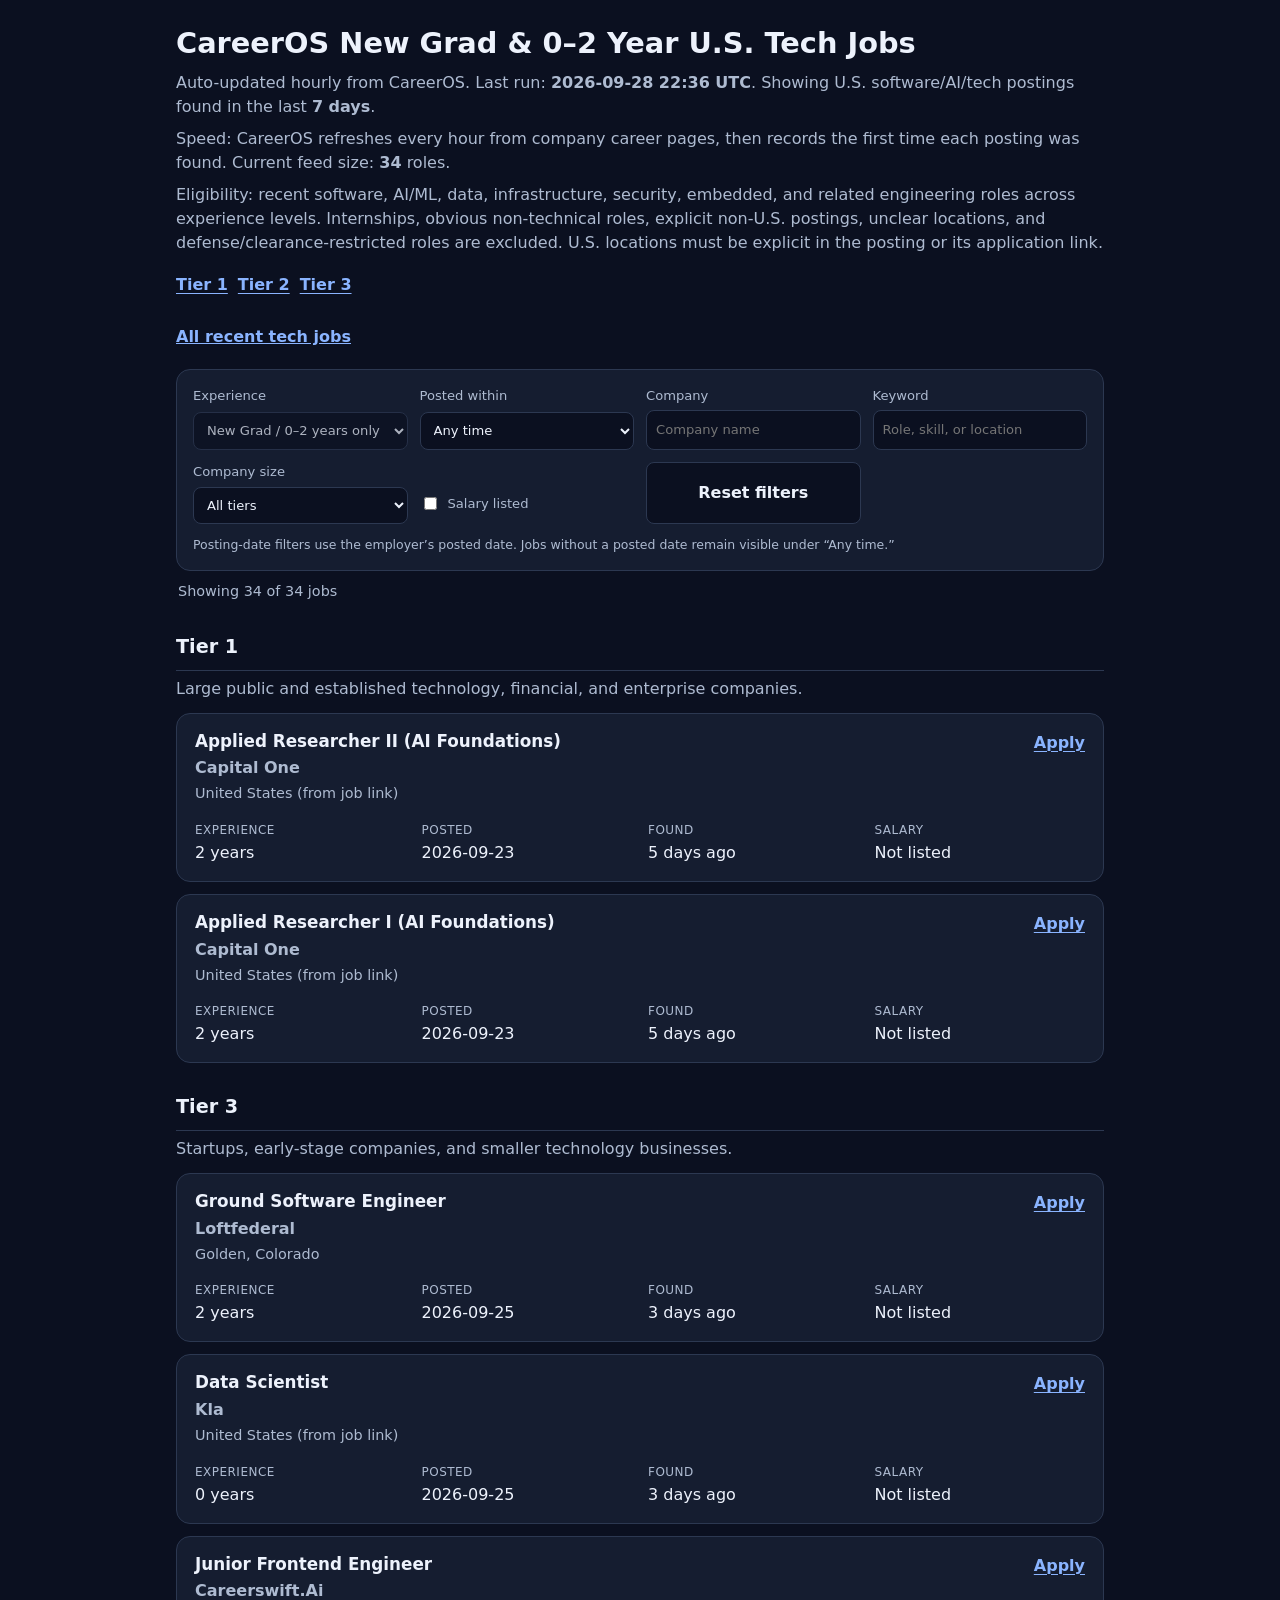
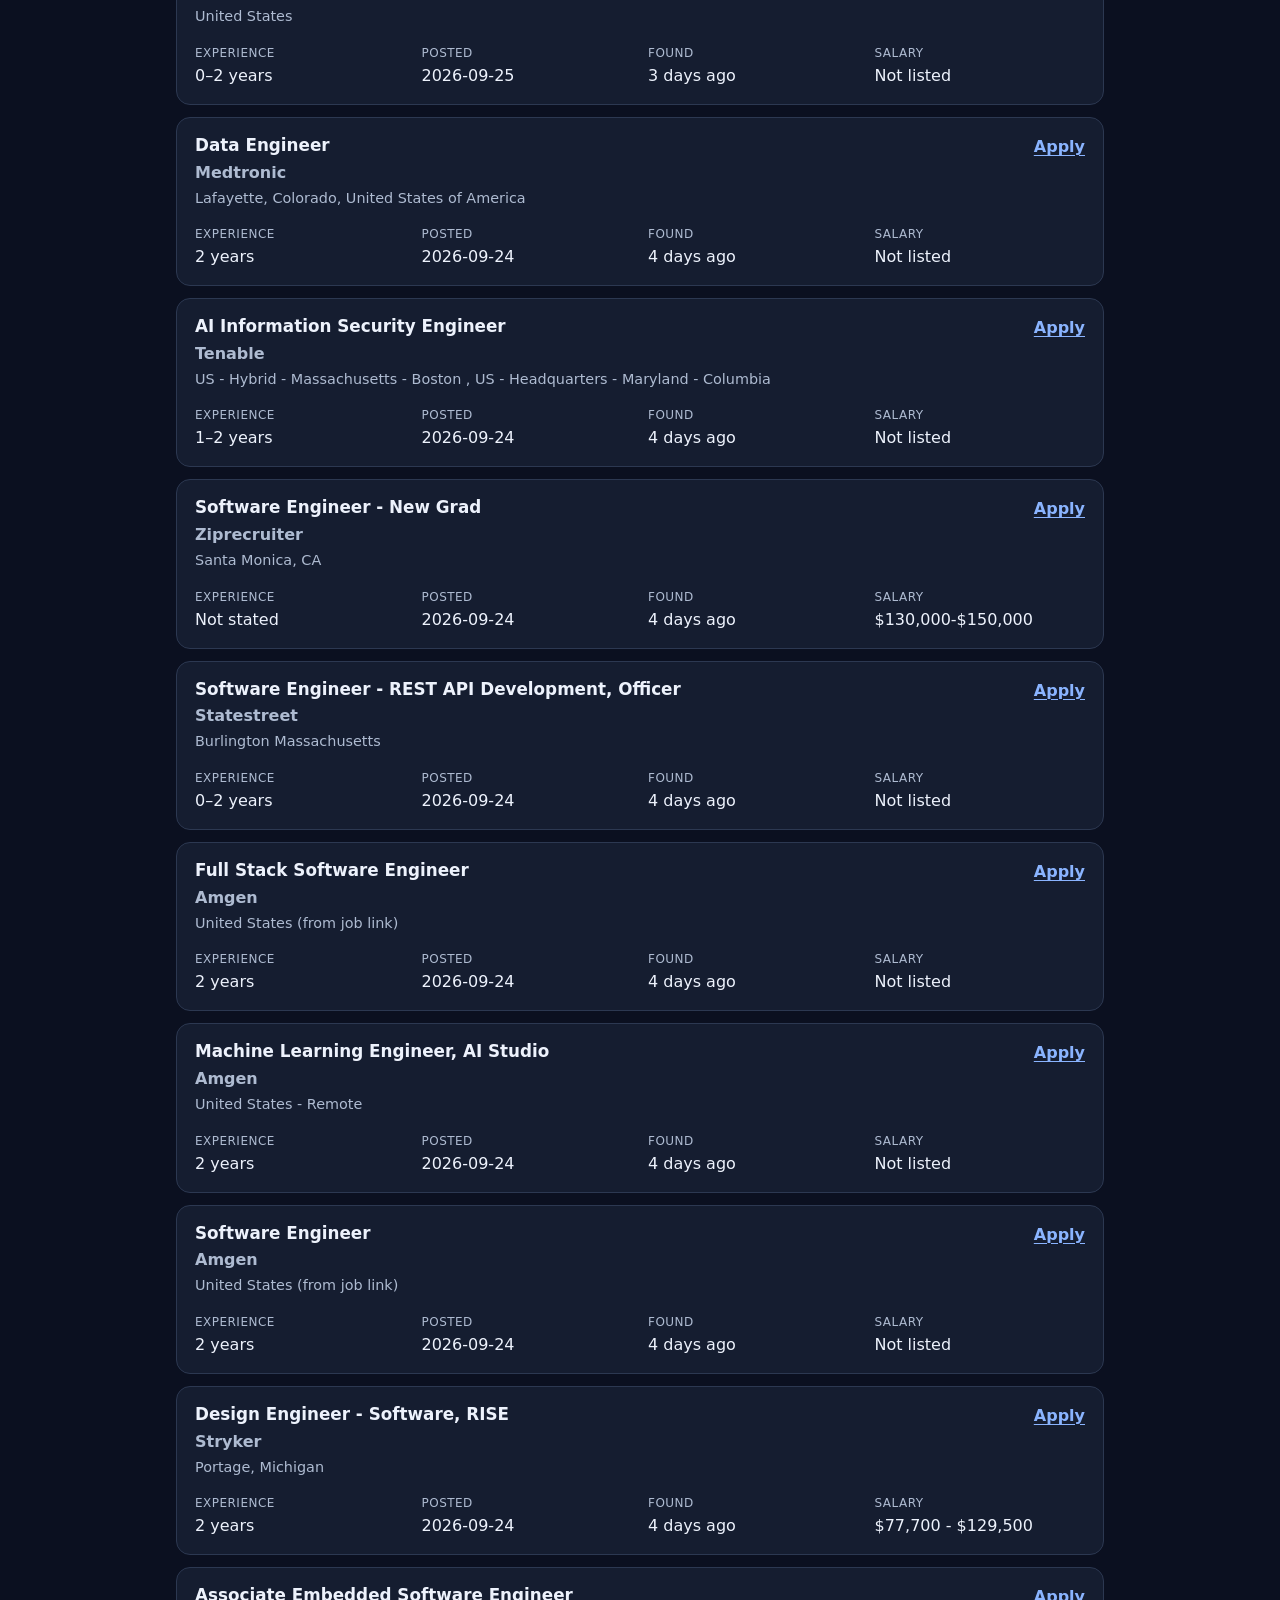
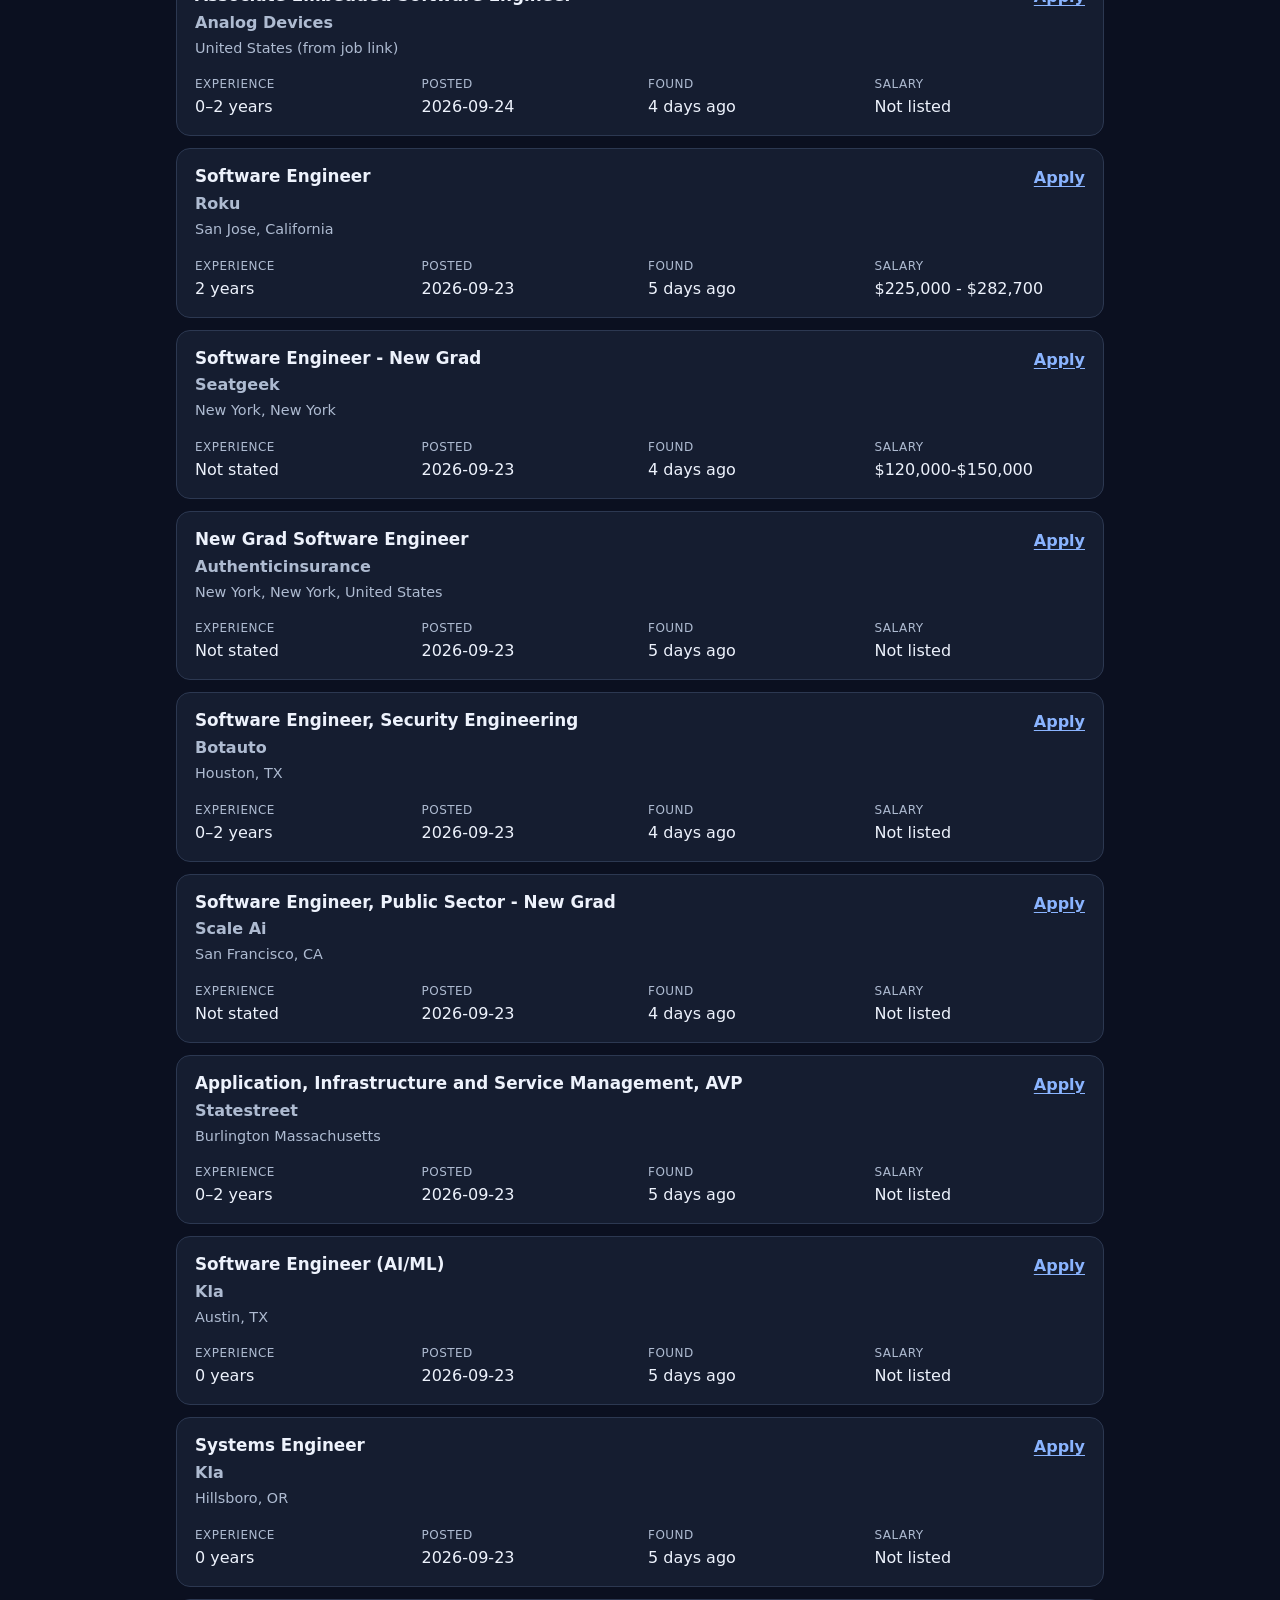
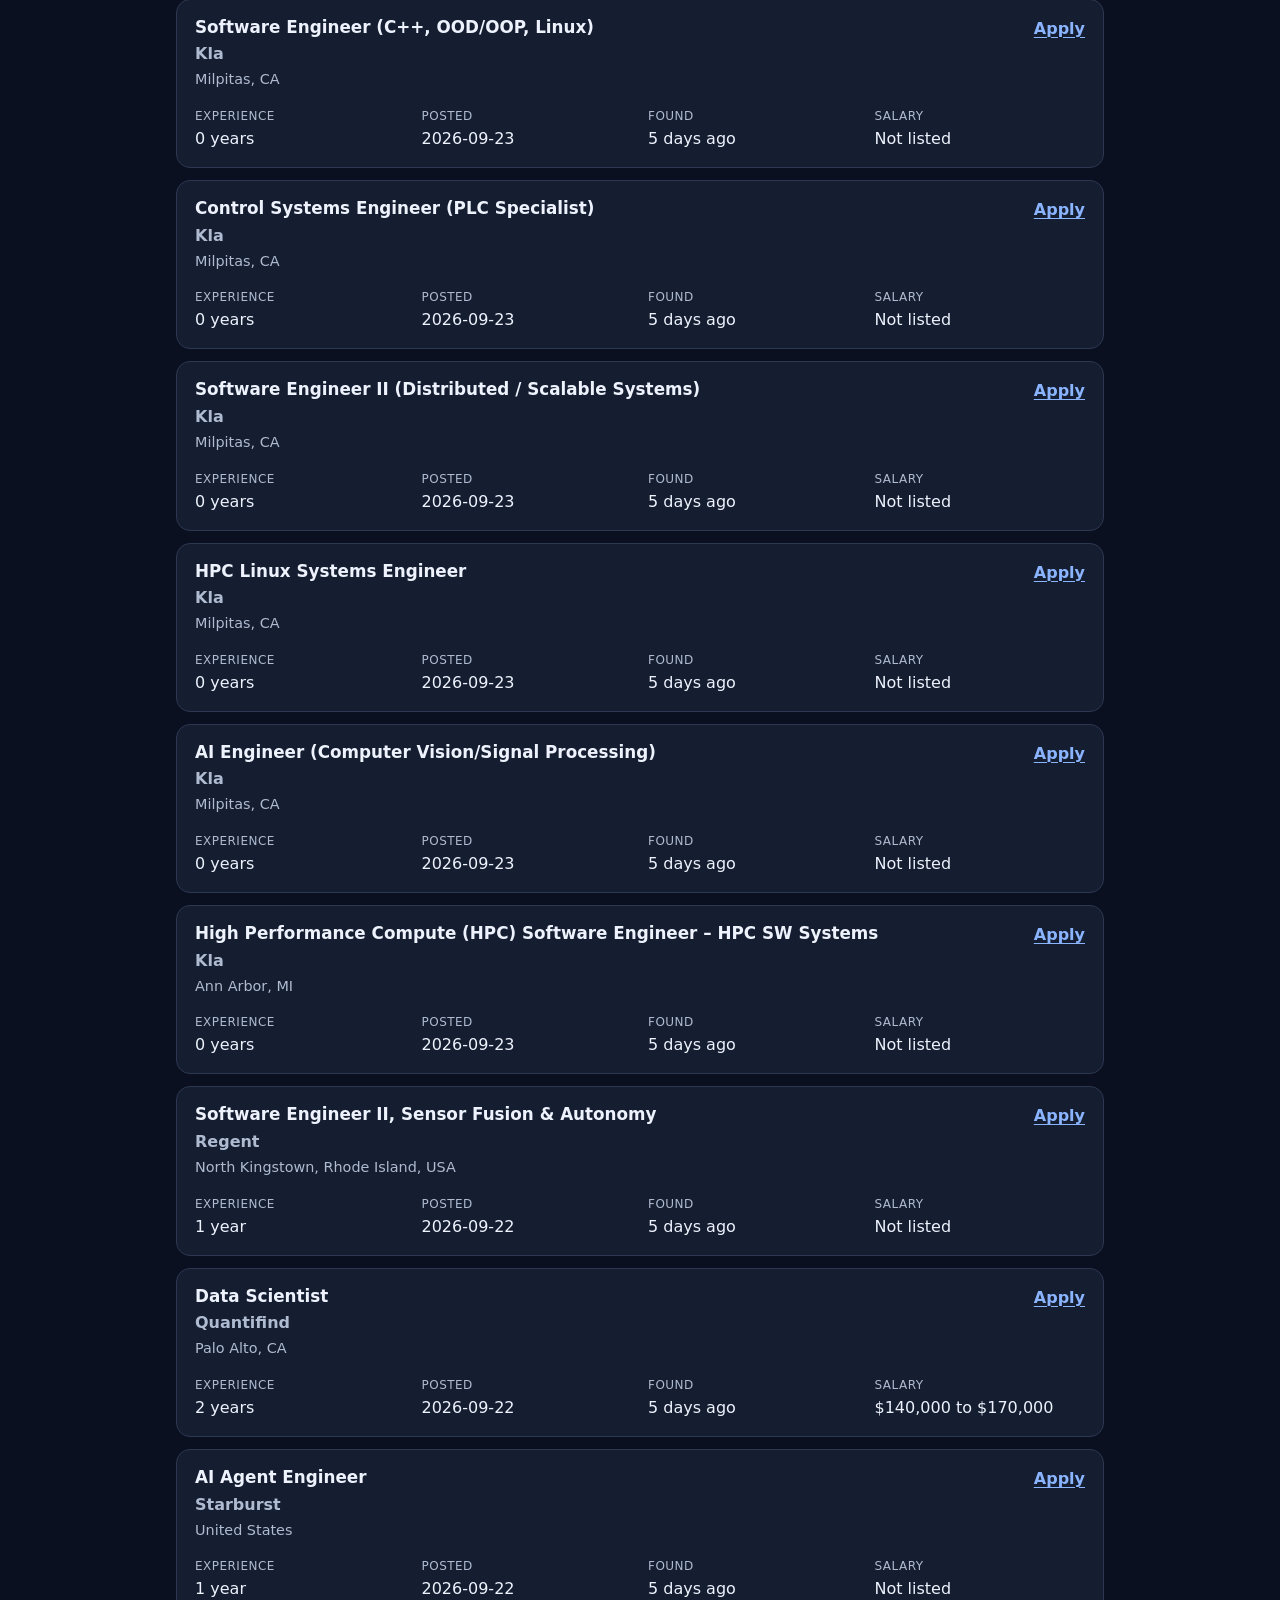
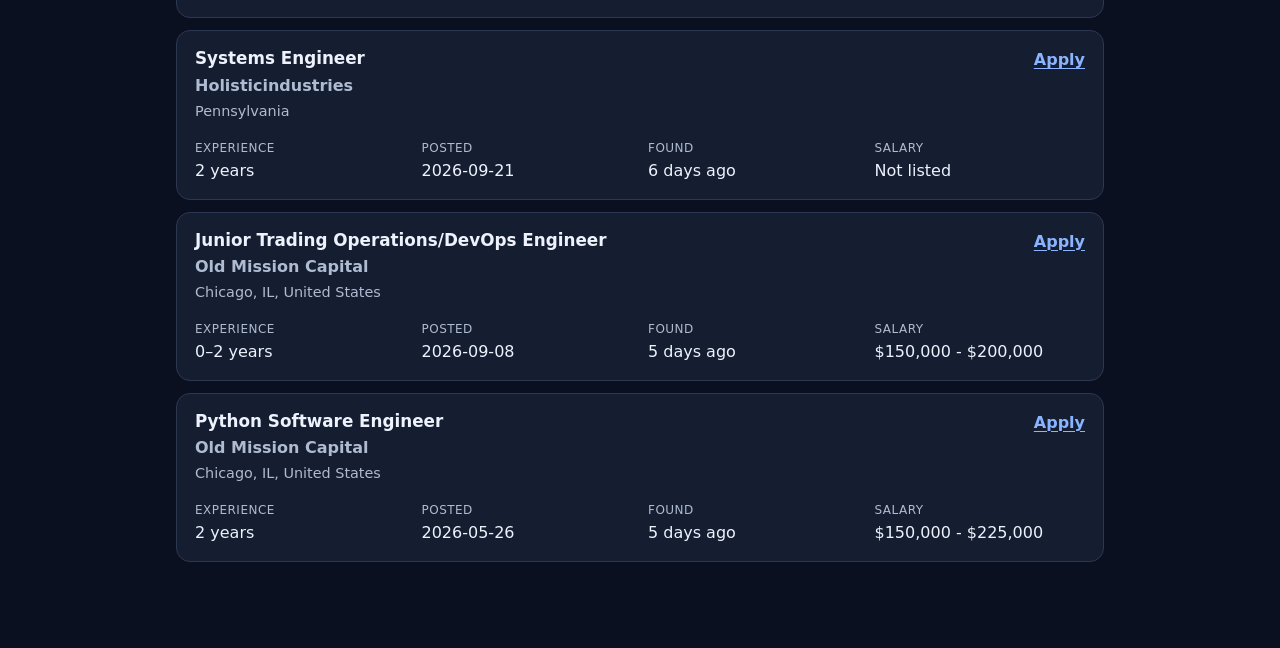
==== commit 4ec061e0: "Filter non-engineering titles from early-career page" ====
--- a/site/early-career.html
+++ b/site/early-career.html
@@ -11,7 +11,7 @@
 dl{display:grid;grid-template-columns:repeat(4,minmax(0,1fr));gap:10px 16px;margin:16px 0 0}dt{color:var(--muted);font-size:.75rem;text-transform:uppercase;letter-spacing:.04em}dd{margin:2px 0 0}.empty{color:var(--muted);padding:16px 0}
 .filters{display:grid;grid-template-columns:repeat(4,minmax(0,1fr));gap:12px;margin:20px 0 10px;padding:16px;background:var(--card);border:1px solid var(--line);border-radius:14px}.filters label{display:grid;gap:5px;color:var(--muted);font-size:.82rem}.filters input,.filters select,.filters button{min-width:0;border:1px solid var(--line);border-radius:8px;padding:9px;background:var(--bg);color:var(--text);font:inherit}.filters .check{display:flex;align-items:center;gap:8px;align-self:end;padding:10px 0}.filters .check input{accent-color:var(--accent)}.filters button{cursor:pointer;color:var(--text);font-weight:650}.filter-status{color:var(--muted);margin:8px 2px 18px;font-size:.9rem}.filter-help{grid-column:1/-1;color:var(--muted);font-size:.78rem;margin:0}[hidden]{display:none!important}.page-links{margin:12px 0;color:var(--muted)}.page-links a{color:var(--link);font-weight:650}
 @media(max-width:600px){main{padding:20px 12px 40px}.job{padding:14px}.job-top{display:block}.apply{padding-top:10px}dl{grid-template-columns:repeat(2,minmax(0,1fr));gap:12px}}
-</style></head><body><main><header><h1>CareerOS New Grad & 0–2 Year U.S. Tech Jobs</h1><p>Auto-updated hourly from CareerOS. Last run: <strong>2026-09-28 22:36 UTC</strong>. Showing U.S. software/AI/tech postings found in the last <strong>7 days</strong>.</p><p>Speed: CareerOS refreshes every hour from company career pages, then records the first time each posting was found. Current feed size: <strong>49</strong> roles.</p><p>Eligibility: recent software, AI/ML, data, infrastructure, security, embedded, and related engineering roles across experience levels. Internships, obvious non-technical roles, explicit non-U.S. postings, unclear locations, and defense/clearance-restricted roles are excluded. U.S. locations must be explicit in the posting or its application link.</p><nav aria-label="Job tiers"><a href="#tier-1">Tier 1</a><a href="#tier-2">Tier 2</a><a href="#tier-3">Tier 3</a></nav></header>
+</style></head><body><main><header><h1>CareerOS New Grad & 0–2 Year U.S. Tech Jobs</h1><p>Auto-updated hourly from CareerOS. Last run: <strong>2026-09-28 22:36 UTC</strong>. Showing U.S. software/AI/tech postings found in the last <strong>7 days</strong>.</p><p>Speed: CareerOS refreshes every hour from company career pages, then records the first time each posting was found. Current feed size: <strong>34</strong> roles.</p><p>Eligibility: recent software, AI/ML, data, infrastructure, security, embedded, and related engineering roles across experience levels. Internships, obvious non-technical roles, explicit non-U.S. postings, unclear locations, and defense/clearance-restricted roles are excluded. U.S. locations must be explicit in the posting or its application link.</p><nav aria-label="Job tiers"><a href="#tier-1">Tier 1</a><a href="#tier-2">Tier 2</a><a href="#tier-3">Tier 3</a></nav></header>
 <p class="page-links"><a href="./">All recent tech jobs</a></p><div class="filters" aria-label="Filter jobs">
 <label>Experience<select id="experience-filter" disabled><option value="early" selected>New Grad / 0–2 years only</option></select></label>
 <label>Posted within<select id="posted-filter"><option value="0">Any time</option><option value="1">24 hours</option><option value="3">3 days</option><option value="7">7 days</option></select></label>
@@ -22,7 +22,7 @@
 <button id="reset-filters" type="button">Reset filters</button>
 <p class="filter-help">Posting-date filters use the employer’s posted date. Jobs without a posted date remain visible under “Any time.”</p>
 </div><p class="filter-status" id="visible-job-count" aria-live="polite"></p>
-<section id="tier-1" data-tier-section><h2>Tier 1</h2><p class="tier-description">Large public and established technology, financial, and enterprise companies.</p><article class="job" data-company="Capital One" data-role="Applied Researcher II (AI Foundations)&lt;br&gt;" data-location="United States (from job link)" data-experience="early" data-posted="2026-09-23" data-tier="Tier 1" data-salary="no"><div class="job-top"><div><h3>Applied Researcher II (AI Foundations)<br></h3><p class="company">Capital One</p><p class="job-location">United States (from job link)</p></div><div class="apply"><a href="https://capitalone.wd12.myworkdayjobs.com/Capital_One/job/New-York-NY/Applied-Researcher-II--AI-Foundations-_R1000524-1" target="_blank" rel="noopener noreferrer">Apply</a></div></div><dl><div><dt>Experience</dt><dd>2 years</dd></div><div><dt>Posted</dt><dd>2026-09-23</dd></div><div><dt>Found</dt><dd>5 days ago</dd></div><div><dt>Salary</dt><dd>Not listed</dd></div></dl></article><article class="job" data-company="Capital One" data-role="Applied Researcher I (AI Foundations)&lt;br&gt;" data-location="United States (from job link)" data-experience="early" data-posted="2026-09-23" data-tier="Tier 1" data-salary="no"><div class="job-top"><div><h3>Applied Researcher I (AI Foundations)<br></h3><p class="company">Capital One</p><p class="job-location">United States (from job link)</p></div><div class="apply"><a href="https://capitalone.wd12.myworkdayjobs.com/Capital_One/job/San-Jose-CA/Applied-Researcher-I--AI-Foundations-_R236849-1" target="_blank" rel="noopener noreferrer">Apply</a></div></div><dl><div><dt>Experience</dt><dd>2 years</dd></div><div><dt>Posted</dt><dd>2026-09-23</dd></div><div><dt>Found</dt><dd>5 days ago</dd></div><div><dt>Salary</dt><dd>Not listed</dd></div></dl></article></section><section id="tier-2" data-tier-section><h2>Tier 2</h2><p class="tier-description">Established mid-sized companies with meaningful engineering organizations.</p><p class="empty">No matching roles in this tier right now.</p></section><section id="tier-3" data-tier-section><h2>Tier 3</h2><p class="tier-description">Startups, early-stage companies, and smaller technology businesses.</p><article class="job" data-company="Connectionshealthsolutions" data-role="Unit Coordinator - Front End Nights (Sun-Tue, Every other Wed)&lt;br&gt;" data-location="Tucson, Arizona, United States" data-experience="early" data-posted="2026-09-25" data-tier="Tier 3" data-salary="no"><div class="job-top"><div><h3>Unit Coordinator - Front End Nights (Sun-Tue, Every other Wed)<br></h3><p class="company">Connectionshealthsolutions</p><p class="job-location">Tucson, Arizona, United States</p></div><div class="apply"><a href="https://job-boards.greenhouse.io/connectionshealthsolutions/jobs/4421716009" target="_blank" rel="noopener noreferrer">Apply</a></div></div><dl><div><dt>Experience</dt><dd>1 year</dd></div><div><dt>Posted</dt><dd>2026-09-25</dd></div><div><dt>Found</dt><dd>3 days ago</dd></div><div><dt>Salary</dt><dd>Not listed</dd></div></dl></article><article class="job" data-company="Loftfederal" data-role="Ground Software Engineer&lt;br&gt;" data-location="Golden, Colorado" data-experience="early" data-posted="2026-09-25" data-tier="Tier 3" data-salary="no"><div class="job-top"><div><h3>Ground Software Engineer<br></h3><p class="company">Loftfederal</p><p class="job-location">Golden, Colorado</p></div><div class="apply"><a href="https://job-boards.greenhouse.io/loftfederal/jobs/5435593008" target="_blank" rel="noopener noreferrer">Apply</a></div></div><dl><div><dt>Experience</dt><dd>2 years</dd></div><div><dt>Posted</dt><dd>2026-09-25</dd></div><div><dt>Found</dt><dd>3 days ago</dd></div><div><dt>Salary</dt><dd>Not listed</dd></div></dl></article><article class="job" data-company="Accenture" data-role="Technical Content Developer, Cloud&lt;br&gt;" data-location="United States (from job link)" data-experience="early" data-posted="2026-09-25" data-tier="Tier 3" data-salary="yes"><div class="job-top"><div><h3>Technical Content Developer, Cloud<br></h3><p class="company">Accenture</p><p class="job-location">United States (from job link)</p></div><div class="apply"><a href="https://accenture.wd103.myworkdayjobs.com/AccentureCareers/job/New-York-One-Manhattan-West-Corp/Technical-Content-Developer--Cloud_R00345735" target="_blank" rel="noopener noreferrer">Apply</a></div></div><dl><div><dt>Experience</dt><dd>2 years</dd></div><div><dt>Posted</dt><dd>2026-09-25</dd></div><div><dt>Found</dt><dd>3 days ago</dd></div><div><dt>Salary</dt><dd>$70,350 to $154,800</dd></div></dl></article><article class="job" data-company="Kla" data-role="Data Scientist&lt;br&gt;" data-location="United States (from job link)" data-experience="early" data-posted="2026-09-25" data-tier="Tier 3" data-salary="no"><div class="job-top"><div><h3>Data Scientist<br></h3><p class="company">Kla</p><p class="job-location">United States (from job link)</p></div><div class="apply"><a href="https://kla.wd1.myworkdayjobs.com/Search/job/Milpitas-CA/Data-Scientist_2641332-1" target="_blank" rel="noopener noreferrer">Apply</a></div></div><dl><div><dt>Experience</dt><dd>0 years</dd></div><div><dt>Posted</dt><dd>2026-09-25</dd></div><div><dt>Found</dt><dd>3 days ago</dd></div><div><dt>Salary</dt><dd>Not listed</dd></div></dl></article><article class="job" data-company="Careerswift.Ai" data-role="Junior Frontend Engineer&lt;br&gt;" data-location="United States" data-experience="early" data-posted="2026-09-25" data-tier="Tier 3" data-salary="no"><div class="job-top"><div><h3>Junior Frontend Engineer<br></h3><p class="company">Careerswift.Ai</p><p class="job-location">United States</p></div><div class="apply"><a href="https://jobs.ashbyhq.com/careerswift.ai/c418ca48-80cf-423f-a365-6eba480cf410" target="_blank" rel="noopener noreferrer">Apply</a></div></div><dl><div><dt>Experience</dt><dd>0–2 years</dd></div><div><dt>Posted</dt><dd>2026-09-25</dd></div><div><dt>Found</dt><dd>3 days ago</dd></div><div><dt>Salary</dt><dd>Not listed</dd></div></dl></article><article class="job" data-company="Medtronic" data-role="Data Engineer&lt;br&gt;" data-location="Lafayette, Colorado, United States of America" data-experience="early" data-posted="2026-09-24" data-tier="Tier 3" data-salary="no"><div class="job-top"><div><h3>Data Engineer<br></h3><p class="company">Medtronic</p><p class="job-location">Lafayette, Colorado, United States of America</p></div><div class="apply"><a href="https://medtronic.wd1.myworkdayjobs.com/MedtronicCareers/job/Lafayette-Colorado-United-States-of-America/Data-Engineer_R77104-1" target="_blank" rel="noopener noreferrer">Apply</a></div></div><dl><div><dt>Experience</dt><dd>2 years</dd></div><div><dt>Posted</dt><dd>2026-09-24</dd></div><div><dt>Found</dt><dd>4 days ago</dd></div><div><dt>Salary</dt><dd>Not listed</dd></div></dl></article><article class="job" data-company="Tenable" data-role="AI Information Security Engineer&lt;br&gt;" data-location="US - Hybrid - Massachusetts - Boston , US - Headquarters - Maryland - Columbia" data-experience="early" data-posted="2026-09-24" data-tier="Tier 3" data-salary="no"><div class="job-top"><div><h3>AI Information Security Engineer<br></h3><p class="company">Tenable</p><p class="job-location">US - Hybrid - Massachusetts - Boston , US - Headquarters - Maryland - Columbia</p></div><div class="apply"><a href="https://job-boards.greenhouse.io/tenableinc/jobs/5434299008" target="_blank" rel="noopener noreferrer">Apply</a></div></div><dl><div><dt>Experience</dt><dd>1–2 years</dd></div><div><dt>Posted</dt><dd>2026-09-24</dd></div><div><dt>Found</dt><dd>4 days ago</dd></div><div><dt>Salary</dt><dd>Not listed</dd></div></dl></article><article class="job" data-company="Ziprecruiter" data-role="Software Engineer - New Grad&lt;br&gt;" data-location="Santa Monica, CA" data-experience="early" data-posted="2026-09-24" data-tier="Tier 3" data-salary="yes"><div class="job-top"><div><h3>Software Engineer - New Grad<br></h3><p class="company">Ziprecruiter</p><p class="job-location">Santa Monica, CA</p></div><div class="apply"><a href="https://job-boards.greenhouse.io/ziprecruiter/jobs/8127108" target="_blank" rel="noopener noreferrer">Apply</a></div></div><dl><div><dt>Experience</dt><dd>Not stated</dd></div><div><dt>Posted</dt><dd>2026-09-24</dd></div><div><dt>Found</dt><dd>4 days ago</dd></div><div><dt>Salary</dt><dd>$130,000-$150,000</dd></div></dl></article><article class="job" data-company="Statestreet" data-role="Software Engineer - REST API Development, Officer&lt;br&gt;" data-location="Burlington Massachusetts" data-experience="early" data-posted="2026-09-24" data-tier="Tier 3" data-salary="no"><div class="job-top"><div><h3>Software Engineer - REST API Development, Officer<br></h3><p class="company">Statestreet</p><p class="job-location">Burlington Massachusetts</p></div><div class="apply"><a href="https://statestreet.wd1.myworkdayjobs.com/Global/job/Burlington-Massachusetts/Software-Engineer---REST-API-Development--Officer_R-798140" target="_blank" rel="noopener noreferrer">Apply</a></div></div><dl><div><dt>Experience</dt><dd>0–2 years</dd></div><div><dt>Posted</dt><dd>2026-09-24</dd></div><div><dt>Found</dt><dd>4 days ago</dd></div><div><dt>Salary</dt><dd>Not listed</dd></div></dl></article><article class="job" data-company="Amgen" data-role="Full Stack Software Engineer&lt;br&gt;" data-location="United States (from job link)" data-experience="early" data-posted="2026-09-24" data-tier="Tier 3" data-salary="no"><div class="job-top"><div><h3>Full Stack Software Engineer<br></h3><p class="company">Amgen</p><p class="job-location">United States (from job link)</p></div><div class="apply"><a href="https://amgen.wd1.myworkdayjobs.com/Careers/job/US---California---Thousand-Oaks/Full-Stack-Software-Engineer_R-216946" target="_blank" rel="noopener noreferrer">Apply</a></div></div><dl><div><dt>Experience</dt><dd>2 years</dd></div><div><dt>Posted</dt><dd>2026-09-24</dd></div><div><dt>Found</dt><dd>4 days ago</dd></div><div><dt>Salary</dt><dd>Not listed</dd></div></dl></article><article class="job" data-company="Amgen" data-role="Machine Learning Engineer, AI Studio&lt;br&gt;" data-location="United States - Remote" data-experience="early" data-posted="2026-09-24" data-tier="Tier 3" data-salary="no"><div class="job-top"><div><h3>Machine Learning Engineer, AI Studio<br></h3><p class="company">Amgen</p><p class="job-location">United States - Remote</p></div><div class="apply"><a href="https://amgen.wd1.myworkdayjobs.com/Careers/job/United-States---Remote/Machine-Learning-Engineer--AI-Studio_R-250796" target="_blank" rel="noopener noreferrer">Apply</a></div></div><dl><div><dt>Experience</dt><dd>2 years</dd></div><div><dt>Posted</dt><dd>2026-09-24</dd></div><div><dt>Found</dt><dd>4 days ago</dd></div><div><dt>Salary</dt><dd>Not listed</dd></div></dl></article><article class="job" data-company="Amgen" data-role="Software Engineer&lt;br&gt;" data-location="United States (from job link)" data-experience="early" data-posted="2026-09-24" data-tier="Tier 3" data-salary="no"><div class="job-top"><div><h3>Software Engineer<br></h3><p class="company">Amgen</p><p class="job-location">United States (from job link)</p></div><div class="apply"><a href="https://amgen.wd1.myworkdayjobs.com/Careers/job/US---California---Thousand-Oaks/Software-Engineer_R-251398" target="_blank" rel="noopener noreferrer">Apply</a></div></div><dl><div><dt>Experience</dt><dd>2 years</dd></div><div><dt>Posted</dt><dd>2026-09-24</dd></div><div><dt>Found</dt><dd>4 days ago</dd></div><div><dt>Salary</dt><dd>Not listed</dd></div></dl></article><article class="job" data-company="Stryker" data-role="Design Engineer - Software, RISE&lt;br&gt;" data-location="Portage, Michigan" data-experience="early" data-posted="2026-09-24" data-tier="Tier 3" data-salary="yes"><div class="job-top"><div><h3>Design Engineer - Software, RISE<br></h3><p class="company">Stryker</p><p class="job-location">Portage, Michigan</p></div><div class="apply"><a href="https://stryker.wd1.myworkdayjobs.com/StrykerCareers/job/Portage-Michigan/Design-Engineer---Software--RISE_R571062" target="_blank" rel="noopener noreferrer">Apply</a></div></div><dl><div><dt>Experience</dt><dd>2 years</dd></div><div><dt>Posted</dt><dd>2026-09-24</dd></div><div><dt>Found</dt><dd>4 days ago</dd></div><div><dt>Salary</dt><dd>$77,700 - $129,500</dd></div></dl></article><article class="job" data-company="Visa" data-role="Associate Counsel, Privacy &amp; AI&lt;br&gt;" data-location="US - Foster City, CA" data-experience="early" data-posted="2026-09-24" data-tier="Tier 3" data-salary="no"><div class="job-top"><div><h3>Associate Counsel, Privacy &amp; AI<br></h3><p class="company">Visa</p><p class="job-location">US - Foster City, CA</p></div><div class="apply"><a href="https://visa.wd5.myworkdayjobs.com/Visa/job/US---Foster-City-CA/Associate-Counsel--Privacy---AI_REF087768W" target="_blank" rel="noopener noreferrer">Apply</a></div></div><dl><div><dt>Experience</dt><dd>2 years</dd></div><div><dt>Posted</dt><dd>2026-09-24</dd></div><div><dt>Found</dt><dd>4 days ago</dd></div><div><dt>Salary</dt><dd>Not listed</dd></div></dl></article><article class="job" data-company="Analog Devices" data-role="Associate Embedded Software Engineer&lt;br&gt;" data-location="United States (from job link)" data-experience="early" data-posted="2026-09-24" data-tier="Tier 3" data-salary="no"><div class="job-top"><div><h3>Associate Embedded Software Engineer<br></h3><p class="company">Analog Devices</p><p class="job-location">United States (from job link)</p></div><div class="apply"><a href="https://analogdevices.wd1.myworkdayjobs.com/External/job/US-MA-Wilmington/Associate-Embedded-Software-Engineer_R266131" target="_blank" rel="noopener noreferrer">Apply</a></div></div><dl><div><dt>Experience</dt><dd>0–2 years</dd></div><div><dt>Posted</dt><dd>2026-09-24</dd></div><div><dt>Found</dt><dd>4 days ago</dd></div><div><dt>Salary</dt><dd>Not listed</dd></div></dl></article><article class="job" data-company="Roku" data-role="Software Engineer &lt;br&gt;" data-location="San Jose, California" data-experience="early" data-posted="2026-09-23" data-tier="Tier 3" data-salary="yes"><div class="job-top"><div><h3>Software Engineer <br></h3><p class="company">Roku</p><p class="job-location">San Jose, California</p></div><div class="apply"><a href="https://www.weareroku.com/jobs/8221686?gh_jid=8221686" target="_blank" rel="noopener noreferrer">Apply</a></div></div><dl><div><dt>Experience</dt><dd>2 years</dd></div><div><dt>Posted</dt><dd>2026-09-23</dd></div><div><dt>Found</dt><dd>5 days ago</dd></div><div><dt>Salary</dt><dd>$225,000 - $282,700</dd></div></dl></article><article class="job" data-company="Seatgeek" data-role="Software Engineer - New Grad&lt;br&gt;" data-location="New York, New York" data-experience="early" data-posted="2026-09-23" data-tier="Tier 3" data-salary="yes"><div class="job-top"><div><h3>Software Engineer - New Grad<br></h3><p class="company">Seatgeek</p><p class="job-location">New York, New York</p></div><div class="apply"><a href="https://seatgeek.com/jobs/8227548?gh_jid=8227548" target="_blank" rel="noopener noreferrer">Apply</a></div></div><dl><div><dt>Experience</dt><dd>Not stated</dd></div><div><dt>Posted</dt><dd>2026-09-23</dd></div><div><dt>Found</dt><dd>4 days ago</dd></div><div><dt>Salary</dt><dd>$120,000-$150,000</dd></div></dl></article><article class="job" data-company="Authenticinsurance" data-role="New Grad Software Engineer&lt;br&gt;" data-location="New York, New York, United States" data-experience="early" data-posted="2026-09-23" data-tier="Tier 3" data-salary="no"><div class="job-top"><div><h3>New Grad Software Engineer<br></h3><p class="company">Authenticinsurance</p><p class="job-location">New York, New York, United States</p></div><div class="apply"><a href="https://job-boards.greenhouse.io/authenticinsurance/jobs/4114318009" target="_blank" rel="noopener noreferrer">Apply</a></div></div><dl><div><dt>Experience</dt><dd>Not stated</dd></div><div><dt>Posted</dt><dd>2026-09-23</dd></div><div><dt>Found</dt><dd>5 days ago</dd></div><div><dt>Salary</dt><dd>Not listed</dd></div></dl></article><article class="job" data-company="Botauto" data-role="Software Engineer, Security Engineering&lt;br&gt;" data-location="Houston, TX" data-experience="early" data-posted="2026-09-23" data-tier="Tier 3" data-salary="no"><div class="job-top"><div><h3>Software Engineer, Security Engineering<br></h3><p class="company">Botauto</p><p class="job-location">Houston, TX</p></div><div class="apply"><a href="https://job-boards.greenhouse.io/botauto/jobs/5433415008" target="_blank" rel="noopener noreferrer">Apply</a></div></div><dl><div><dt>Experience</dt><dd>0–2 years</dd></div><div><dt>Posted</dt><dd>2026-09-23</dd></div><div><dt>Found</dt><dd>4 days ago</dd></div><div><dt>Salary</dt><dd>Not listed</dd></div></dl></article><article class="job" data-company="Scale Ai" data-role="Software Engineer, Public Sector - New Grad&lt;br&gt;" data-location="San Francisco, CA" data-experience="early" data-posted="2026-09-23" data-tier="Tier 3" data-salary="no"><div class="job-top"><div><h3>Software Engineer, Public Sector - New Grad<br></h3><p class="company">Scale Ai</p><p class="job-location">San Francisco, CA</p></div><div class="apply"><a href="https://job-boards.greenhouse.io/scaleai/jobs/4736426005" target="_blank" rel="noopener noreferrer">Apply</a></div></div><dl><div><dt>Experience</dt><dd>Not stated</dd></div><div><dt>Posted</dt><dd>2026-09-23</dd></div><div><dt>Found</dt><dd>4 days ago</dd></div><div><dt>Salary</dt><dd>Not listed</dd></div></dl></article><article class="job" data-company="Iqvia" data-role="MedTech Field Service Software Tech Entry level - Eastern Time Zone&lt;br&gt;" data-location="United States (from job link)" data-experience="early" data-posted="2026-09-23" data-tier="Tier 3" data-salary="no"><div class="job-top"><div><h3>MedTech Field Service Software Tech Entry level - Eastern Time Zone<br></h3><p class="company">Iqvia</p><p class="job-location">United States (from job link)</p></div><div class="apply"><a href="https://iqvia.wd1.myworkdayjobs.com/IQVIA/job/Orlando-FL/MedTech-Field-Service-Software-Technician---Eastern-Time-Zone_R1564635-1" target="_blank" rel="noopener noreferrer">Apply</a></div></div><dl><div><dt>Experience</dt><dd>1 year</dd></div><div><dt>Posted</dt><dd>2026-09-23</dd></div><div><dt>Found</dt><dd>5 days ago</dd></div><div><dt>Salary</dt><dd>Not listed</dd></div></dl></article><article class="job" data-company="Iqvia" data-role="MedTech Field Service Software Tech Entry level - Southeast US&lt;br&gt;" data-location="United States (from job link)" data-experience="early" data-posted="2026-09-23" data-tier="Tier 3" data-salary="no"><div class="job-top"><div><h3>MedTech Field Service Software Tech Entry level - Southeast US<br></h3><p class="company">Iqvia</p><p class="job-location">United States (from job link)</p></div><div class="apply"><a href="https://iqvia.wd1.myworkdayjobs.com/IQVIA/job/Atlanta-GA/MedTech-Field-Service-Software-Tech-Entry-level---Southeast-US_R1569834" target="_blank" rel="noopener noreferrer">Apply</a></div></div><dl><div><dt>Experience</dt><dd>1 year</dd></div><div><dt>Posted</dt><dd>2026-09-23</dd></div><div><dt>Found</dt><dd>5 days ago</dd></div><div><dt>Salary</dt><dd>Not listed</dd></div></dl></article><article class="job" data-company="Iqvia" data-role="MedTech Field Service Software Tech Entry level - East Coast&lt;br&gt;" data-location="United States (from job link)" data-experience="early" data-posted="2026-09-23" data-tier="Tier 3" data-salary="no"><div class="job-top"><div><h3>MedTech Field Service Software Tech Entry level - East Coast<br></h3><p class="company">Iqvia</p><p class="job-location">United States (from job link)</p></div><div class="apply"><a href="https://iqvia.wd1.myworkdayjobs.com/IQVIA/job/Raleigh-NC/MedTech-Field-Service-Software-Tech-Entry-level---Eastern-Time-Zone_R1568794" target="_blank" rel="noopener noreferrer">Apply</a></div></div><dl><div><dt>Experience</dt><dd>1 year</dd></div><div><dt>Posted</dt><dd>2026-09-23</dd></div><div><dt>Found</dt><dd>5 days ago</dd></div><div><dt>Salary</dt><dd>Not listed</dd></div></dl></article><article class="job" data-company="Iqvia" data-role="MedTech Field Service Software Tech Entry Level - Phoenix, AZ&lt;br&gt;" data-location="Phoenix, AZ" data-experience="early" data-posted="2026-09-23" data-tier="Tier 3" data-salary="no"><div class="job-top"><div><h3>MedTech Field Service Software Tech Entry Level - Phoenix, AZ<br></h3><p class="company">Iqvia</p><p class="job-location">Phoenix, AZ</p></div><div class="apply"><a href="https://iqvia.wd1.myworkdayjobs.com/IQVIA/job/Phoenix-AZ/MedTech-Field-Service-Software-Tech-Entry-Level---Pacific-Time-Zone_R1568796" target="_blank" rel="noopener noreferrer">Apply</a></div></div><dl><div><dt>Experience</dt><dd>1 year</dd></div><div><dt>Posted</dt><dd>2026-09-23</dd></div><div><dt>Found</dt><dd>5 days ago</dd></div><div><dt>Salary</dt><dd>Not listed</dd></div></dl></article><article class="job" data-company="Iqvia" data-role="MedTech Field Service Software Tech Entry Level - Kansas City &amp; St. Louis&lt;br&gt;" data-location="United States (from job link)" data-experience="early" data-posted="2026-09-23" data-tier="Tier 3" data-salary="no"><div class="job-top"><div><h3>MedTech Field Service Software Tech Entry Level - Kansas City &amp; St. Louis<br></h3><p class="company">Iqvia</p><p class="job-location">United States (from job link)</p></div><div class="apply"><a href="https://iqvia.wd1.myworkdayjobs.com/IQVIA/job/St-Louis-MO/MedTech-Field-Service-Software-Tech-Entry-Level---Kansas-City---St-Louis_R1569837" target="_blank" rel="noopener noreferrer">Apply</a></div></div><dl><div><dt>Experience</dt><dd>1 year</dd></div><div><dt>Posted</dt><dd>2026-09-23</dd></div><div><dt>Found</dt><dd>5 days ago</dd></div><div><dt>Salary</dt><dd>Not listed</dd></div></dl></article><article class="job" data-company="Iqvia" data-role="MedTech Field Service Software Tech Entry Level - Central Time Zone&lt;br&gt;" data-location="United States (from job link)" data-experience="early" data-posted="2026-09-23" data-tier="Tier 3" data-salary="no"><div class="job-top"><div><h3>MedTech Field Service Software Tech Entry Level - Central Time Zone<br></h3><p class="company">Iqvia</p><p class="job-location">United States (from job link)</p></div><div class="apply"><a href="https://iqvia.wd1.myworkdayjobs.com/IQVIA/job/Dallas-TX/MedTech-Field-Service-Software-Technician---Central-Time-Zone_R1564641" target="_blank" rel="noopener noreferrer">Apply</a></div></div><dl><div><dt>Experience</dt><dd>1 year</dd></div><div><dt>Posted</dt><dd>2026-09-23</dd></div><div><dt>Found</dt><dd>5 days ago</dd></div><div><dt>Salary</dt><dd>Not listed</dd></div></dl></article><article class="job" data-company="Iqvia" data-role="MedTech Field Service Software Tech Entry Level - Dallas/Ft. Worth, TX&lt;br&gt;" data-location="United States (from job link)" data-experience="early" data-posted="2026-09-23" data-tier="Tier 3" data-salary="no"><div class="job-top"><div><h3>MedTech Field Service Software Tech Entry Level - Dallas/Ft. Worth, TX<br></h3><p class="company">Iqvia</p><p class="job-location">United States (from job link)</p></div><div class="apply"><a href="https://iqvia.wd1.myworkdayjobs.com/IQVIA/job/Dallas-TX/MedTech-Field-Service-Software-Tech-Entry-Level---Central-Time-Zone_R1568795" target="_blank" rel="noopener noreferrer">Apply</a></div></div><dl><div><dt>Experience</dt><dd>1 year</dd></div><div><dt>Posted</dt><dd>2026-09-23</dd></div><div><dt>Found</dt><dd>5 days ago</dd></div><div><dt>Salary</dt><dd>Not listed</dd></div></dl></article><article class="job" data-company="Iqvia" data-role="MedTech Field Service Software Update Tech Entry Level Travel - West Coast Timezone&lt;br&gt;" data-location="United States (from job link)" data-experience="early" data-posted="2026-09-23" data-tier="Tier 3" data-salary="no"><div class="job-top"><div><h3>MedTech Field Service Software Update Tech Entry Level Travel - West Coast Timezone<br></h3><p class="company">Iqvia</p><p class="job-location">United States (from job link)</p></div><div class="apply"><a href="https://iqvia.wd1.myworkdayjobs.com/IQVIA/job/Las-Vegas--NV/MedTech-Field-Service-Software-Technician---West-Coast-Timezone_R1564643" target="_blank" rel="noopener noreferrer">Apply</a></div></div><dl><div><dt>Experience</dt><dd>1 year</dd></div><div><dt>Posted</dt><dd>2026-09-23</dd></div><div><dt>Found</dt><dd>5 days ago</dd></div><div><dt>Salary</dt><dd>Not listed</dd></div></dl></article><article class="job" data-company="Statestreet" data-role="Application, Infrastructure and Service Management, AVP&lt;br&gt;" data-location="Burlington Massachusetts" data-experience="early" data-posted="2026-09-23" data-tier="Tier 3" data-salary="no"><div class="job-top"><div><h3>Application, Infrastructure and Service Management, AVP<br></h3><p class="company">Statestreet</p><p class="job-location">Burlington Massachusetts</p></div><div class="apply"><a href="https://statestreet.wd1.myworkdayjobs.com/Global/job/Burlington-Massachusetts/Application--Infastructure-and-Service-Management_R-778404-1" target="_blank" rel="noopener noreferrer">Apply</a></div></div><dl><div><dt>Experience</dt><dd>0–2 years</dd></div><div><dt>Posted</dt><dd>2026-09-23</dd></div><div><dt>Found</dt><dd>5 days ago</dd></div><div><dt>Salary</dt><dd>Not listed</dd></div></dl></article><article class="job" data-company="Kla" data-role="Software Engineer (AI/ML)&lt;br&gt;" data-location="Austin, TX" data-experience="early" data-posted="2026-09-23" data-tier="Tier 3" data-salary="no"><div class="job-top"><div><h3>Software Engineer (AI/ML)<br></h3><p class="company">Kla</p><p class="job-location">Austin, TX</p></div><div class="apply"><a href="https://kla.wd1.myworkdayjobs.com/Search/job/Austin-TX/Software-Engineer--AI-ML-_2639414" target="_blank" rel="noopener noreferrer">Apply</a></div></div><dl><div><dt>Experience</dt><dd>0 years</dd></div><div><dt>Posted</dt><dd>2026-09-23</dd></div><div><dt>Found</dt><dd>5 days ago</dd></div><div><dt>Salary</dt><dd>Not listed</dd></div></dl></article><article class="job" data-company="Kla" data-role="Systems Engineer&lt;br&gt;" data-location="Hillsboro, OR" data-experience="early" data-posted="2026-09-23" data-tier="Tier 3" data-salary="no"><div class="job-top"><div><h3>Systems Engineer<br></h3><p class="company">Kla</p><p class="job-location">Hillsboro, OR</p></div><div class="apply"><a href="https://kla.wd1.myworkdayjobs.com/Search/job/Hillsboro-OR/Product-Development-Engineer_2636359" target="_blank" rel="noopener noreferrer">Apply</a></div></div><dl><div><dt>Experience</dt><dd>0 years</dd></div><div><dt>Posted</dt><dd>2026-09-23</dd></div><div><dt>Found</dt><dd>5 days ago</dd></div><div><dt>Salary</dt><dd>Not listed</dd></div></dl></article><article class="job" data-company="Kla" data-role="Software Engineer (C++, OOD/OOP, Linux)&lt;br&gt;" data-location="Milpitas, CA" data-experience="early" data-posted="2026-09-23" data-tier="Tier 3" data-salary="no"><div class="job-top"><div><h3>Software Engineer (C++, OOD/OOP, Linux)<br></h3><p class="company">Kla</p><p class="job-location">Milpitas, CA</p></div><div class="apply"><a href="https://kla.wd1.myworkdayjobs.com/Search/job/Milpitas-CA/Software-Engineer--C----OOD-OOP--Linux-_2634818" target="_blank" rel="noopener noreferrer">Apply</a></div></div><dl><div><dt>Experience</dt><dd>0 years</dd></div><div><dt>Posted</dt><dd>2026-09-23</dd></div><div><dt>Found</dt><dd>5 days ago</dd></div><div><dt>Salary</dt><dd>Not listed</dd></div></dl></article><article class="job" data-company="Kla" data-role="Control Systems Engineer (PLC Specialist)&lt;br&gt;" data-location="Milpitas, CA" data-experience="early" data-posted="2026-09-23" data-tier="Tier 3" data-salary="no"><div class="job-top"><div><h3>Control Systems Engineer (PLC Specialist)<br></h3><p class="company">Kla</p><p class="job-location">Milpitas, CA</p></div><div class="apply"><a href="https://kla.wd1.myworkdayjobs.com/Search/job/Milpitas-CA/Control-Systems-Engineer--PLC-Specialist-_2640304" target="_blank" rel="noopener noreferrer">Apply</a></div></div><dl><div><dt>Experience</dt><dd>0 years</dd></div><div><dt>Posted</dt><dd>2026-09-23</dd></div><div><dt>Found</dt><dd>5 days ago</dd></div><div><dt>Salary</dt><dd>Not listed</dd></div></dl></article><article class="job" data-company="Kla" data-role="Software Engineer II (Distributed / Scalable Systems)&lt;br&gt;" data-location="Milpitas, CA" data-experience="early" data-posted="2026-09-23" data-tier="Tier 3" data-salary="no"><div class="job-top"><div><h3>Software Engineer II (Distributed / Scalable Systems)<br></h3><p class="company">Kla</p><p class="job-location">Milpitas, CA</p></div><div class="apply"><a href="https://kla.wd1.myworkdayjobs.com/Search/job/Milpitas-CA/Software-Engineer-II--Distributed---Scalable-Systems-_2636655-1" target="_blank" rel="noopener noreferrer">Apply</a></div></div><dl><div><dt>Experience</dt><dd>0 years</dd></div><div><dt>Posted</dt><dd>2026-09-23</dd></div><div><dt>Found</dt><dd>5 days ago</dd></div><div><dt>Salary</dt><dd>Not listed</dd></div></dl></article><article class="job" data-company="Kla" data-role="HPC Linux Systems Engineer&lt;br&gt;" data-location="Milpitas, CA" data-experience="early" data-posted="2026-09-23" data-tier="Tier 3" data-salary="no"><div class="job-top"><div><h3>HPC Linux Systems Engineer<br></h3><p class="company">Kla</p><p class="job-location">Milpitas, CA</p></div><div class="apply"><a href="https://kla.wd1.myworkdayjobs.com/Search/job/Milpitas-CA/HPC-Linux-Systems-Engineer_2640535" target="_blank" rel="noopener noreferrer">Apply</a></div></div><dl><div><dt>Experience</dt><dd>0 years</dd></div><div><dt>Posted</dt><dd>2026-09-23</dd></div><div><dt>Found</dt><dd>5 days ago</dd></div><div><dt>Salary</dt><dd>Not listed</dd></div></dl></article><article class="job" data-company="Kla" data-role="AI Engineer (Computer Vision/Signal Processing)&lt;br&gt;" data-location="Milpitas, CA" data-experience="early" data-posted="2026-09-23" data-tier="Tier 3" data-salary="no"><div class="job-top"><div><h3>AI Engineer (Computer Vision/Signal Processing)<br></h3><p class="company">Kla</p><p class="job-location">Milpitas, CA</p></div><div class="apply"><a href="https://kla.wd1.myworkdayjobs.com/Search/job/Milpitas-CA/AI-Engineer--Computer-Vision-Signal-Processing_2638582" target="_blank" rel="noopener noreferrer">Apply</a></div></div><dl><div><dt>Experience</dt><dd>0 years</dd></div><div><dt>Posted</dt><dd>2026-09-23</dd></div><div><dt>Found</dt><dd>5 days ago</dd></div><div><dt>Salary</dt><dd>Not listed</dd></div></dl></article><article class="job" data-company="Kla" data-role="High Performance Compute (HPC) Software Engineer – HPC SW Systems&lt;br&gt;" data-location="Ann Arbor, MI" data-experience="early" data-posted="2026-09-23" data-tier="Tier 3" data-salary="no"><div class="job-top"><div><h3>High Performance Compute (HPC) Software Engineer – HPC SW Systems<br></h3><p class="company">Kla</p><p class="job-location">Ann Arbor, MI</p></div><div class="apply"><a href="https://kla.wd1.myworkdayjobs.com/Search/job/Ann-Arbor-MI/High-Performance-Compute--HPC--Software-Engineer---HPC-SW-Systems_2636307" target="_blank" rel="noopener noreferrer">Apply</a></div></div><dl><div><dt>Experience</dt><dd>0 years</dd></div><div><dt>Posted</dt><dd>2026-09-23</dd></div><div><dt>Found</dt><dd>5 days ago</dd></div><div><dt>Salary</dt><dd>Not listed</dd></div></dl></article><article class="job" data-company="Genmills" data-role="Manufacturing Process &amp; Packaging Systems Engineer&lt;br&gt;" data-location="Hannibal, MO" data-experience="early" data-posted="2026-09-23" data-tier="Tier 3" data-salary="no"><div class="job-top"><div><h3>Manufacturing Process &amp; Packaging Systems Engineer<br></h3><p class="company">Genmills</p><p class="job-location">Hannibal, MO</p></div><div class="apply"><a href="https://genmills.wd1.myworkdayjobs.com/GMI_External_Careers/job/Hannibal-MO/Manufacturing-Process---Packaging-Systems-Engineer_10127715" target="_blank" rel="noopener noreferrer">Apply</a></div></div><dl><div><dt>Experience</dt><dd>1 year</dd></div><div><dt>Posted</dt><dd>2026-09-23</dd></div><div><dt>Found</dt><dd>5 days ago</dd></div><div><dt>Salary</dt><dd>Not listed</dd></div></dl></article><article class="job" data-company="Genmills" data-role="Manufacturing Process Systems Engineer&lt;br&gt;" data-location="Hannibal, MO" data-experience="early" data-posted="2026-09-23" data-tier="Tier 3" data-salary="no"><div class="job-top"><div><h3>Manufacturing Process Systems Engineer<br></h3><p class="company">Genmills</p><p class="job-location">Hannibal, MO</p></div><div class="apply"><a href="https://genmills.wd1.myworkdayjobs.com/GMI_External_Careers/job/Hannibal-MO/Manufacturing-Process-Systems-Engineer_10125510" target="_blank" rel="noopener noreferrer">Apply</a></div></div><dl><div><dt>Experience</dt><dd>1 year</dd></div><div><dt>Posted</dt><dd>2026-09-23</dd></div><div><dt>Found</dt><dd>5 days ago</dd></div><div><dt>Salary</dt><dd>Not listed</dd></div></dl></article><article class="job" data-company="Infrastructureandcapitalprojects" data-role="Infrastructure &amp; Capital Projects – QA/QC Technical Reviewer – K-12, ANS&lt;br&gt;" data-location="Los Angeles, CA" data-experience="early" data-posted="2026-09-22" data-tier="Tier 3" data-salary="no"><div class="job-top"><div><h3>Infrastructure &amp; Capital Projects – QA/QC Technical Reviewer – K-12, ANS<br></h3><p class="company">Infrastructureandcapitalprojects</p><p class="job-location">Los Angeles, CA</p></div><div class="apply"><a href="https://jobs.lever.co/InfrastructureandCapitalProjects/eb32ec99-9923-4c64-9517-48f727f12a8d" target="_blank" rel="noopener noreferrer">Apply</a></div></div><dl><div><dt>Experience</dt><dd>2 years</dd></div><div><dt>Posted</dt><dd>2026-09-22</dd></div><div><dt>Found</dt><dd>5 days ago</dd></div><div><dt>Salary</dt><dd>Not listed</dd></div></dl></article><article class="job" data-company="Regent" data-role="Software Engineer II, Sensor Fusion &amp; Autonomy&lt;br&gt;" data-location="North Kingstown, Rhode Island, USA" data-experience="early" data-posted="2026-09-22" data-tier="Tier 3" data-salary="no"><div class="job-top"><div><h3>Software Engineer II, Sensor Fusion &amp; Autonomy<br></h3><p class="company">Regent</p><p class="job-location">North Kingstown, Rhode Island, USA</p></div><div class="apply"><a href="https://jobs.ashbyhq.com/regent/698d38b7-c47e-40a1-bf78-31d59c395c23" target="_blank" rel="noopener noreferrer">Apply</a></div></div><dl><div><dt>Experience</dt><dd>1 year</dd></div><div><dt>Posted</dt><dd>2026-09-22</dd></div><div><dt>Found</dt><dd>5 days ago</dd></div><div><dt>Salary</dt><dd>Not listed</dd></div></dl></article><article class="job" data-company="Quantifind" data-role="Data Scientist&lt;br&gt;" data-location="Palo Alto, CA" data-experience="early" data-posted="2026-09-22" data-tier="Tier 3" data-salary="yes"><div class="job-top"><div><h3>Data Scientist<br></h3><p class="company">Quantifind</p><p class="job-location">Palo Alto, CA</p></div><div class="apply"><a href="https://www.quantifind.com/open-positions/?gh_jid=8224461" target="_blank" rel="noopener noreferrer">Apply</a></div></div><dl><div><dt>Experience</dt><dd>2 years</dd></div><div><dt>Posted</dt><dd>2026-09-22</dd></div><div><dt>Found</dt><dd>5 days ago</dd></div><div><dt>Salary</dt><dd>$140,000 to $170,000</dd></div></dl></article><article class="job" data-company="Starburst" data-role="AI Agent Engineer&lt;br&gt;" data-location="United States" data-experience="early" data-posted="2026-09-22" data-tier="Tier 3" data-salary="no"><div class="job-top"><div><h3>AI Agent Engineer<br></h3><p class="company">Starburst</p><p class="job-location">United States</p></div><div class="apply"><a href="https://job-boards.greenhouse.io/starburst/jobs/5430686008" target="_blank" rel="noopener noreferrer">Apply</a></div></div><dl><div><dt>Experience</dt><dd>1 year</dd></div><div><dt>Posted</dt><dd>2026-09-22</dd></div><div><dt>Found</dt><dd>5 days ago</dd></div><div><dt>Salary</dt><dd>Not listed</dd></div></dl></article><article class="job" data-company="Connectionshealthsolutions" data-role="Registered Nurse (RN) (FT, Front End Nights)&lt;br&gt;" data-location="Phoenix, Arizona, United States" data-experience="early" data-posted="2026-09-22" data-tier="Tier 3" data-salary="no"><div class="job-top"><div><h3>Registered Nurse (RN) (FT, Front End Nights)<br></h3><p class="company">Connectionshealthsolutions</p><p class="job-location">Phoenix, Arizona, United States</p></div><div class="apply"><a href="https://job-boards.greenhouse.io/connectionshealthsolutions/jobs/4405220009" target="_blank" rel="noopener noreferrer">Apply</a></div></div><dl><div><dt>Experience</dt><dd>1 year</dd></div><div><dt>Posted</dt><dd>2026-09-22</dd></div><div><dt>Found</dt><dd>5 days ago</dd></div><div><dt>Salary</dt><dd>Not listed</dd></div></dl></article><article class="job" data-company="Holisticindustries" data-role="Systems Engineer&lt;br&gt;" data-location="Pennsylvania" data-experience="early" data-posted="2026-09-21" data-tier="Tier 3" data-salary="no"><div class="job-top"><div><h3>Systems Engineer<br></h3><p class="company">Holisticindustries</p><p class="job-location">Pennsylvania</p></div><div class="apply"><a href="https://job-boards.greenhouse.io/holisticindustries/jobs/5236561007" target="_blank" rel="noopener noreferrer">Apply</a></div></div><dl><div><dt>Experience</dt><dd>2 years</dd></div><div><dt>Posted</dt><dd>2026-09-21</dd></div><div><dt>Found</dt><dd>6 days ago</dd></div><div><dt>Salary</dt><dd>Not listed</dd></div></dl></article><article class="job" data-company="Old Mission Capital" data-role="Junior Trading Operations/DevOps Engineer&lt;br&gt;" data-location="Chicago, IL, United States" data-experience="early" data-posted="2026-09-08" data-tier="Tier 3" data-salary="yes"><div class="job-top"><div><h3>Junior Trading Operations/DevOps Engineer<br></h3><p class="company">Old Mission Capital</p><p class="job-location">Chicago, IL, United States</p></div><div class="apply"><a href="https://www.oldmissioncapital.com/careers/?gh_jid=7989374003" target="_blank" rel="noopener noreferrer">Apply</a></div></div><dl><div><dt>Experience</dt><dd>0–2 years</dd></div><div><dt>Posted</dt><dd>2026-09-08</dd></div><div><dt>Found</dt><dd>5 days ago</dd></div><div><dt>Salary</dt><dd>$150,000 - $200,000</dd></div></dl></article><article class="job" data-company="Old Mission Capital" data-role="Python Software Engineer&lt;br&gt;" data-location="Chicago, IL, United States" data-experience="early" data-posted="2026-05-26" data-tier="Tier 3" data-salary="yes"><div class="job-top"><div><h3>Python Software Engineer<br></h3><p class="company">Old Mission Capital</p><p class="job-location">Chicago, IL, United States</p></div><div class="apply"><a href="https://www.oldmissioncapital.com/careers/?gh_jid=5594469003" target="_blank" rel="noopener noreferrer">Apply</a></div></div><dl><div><dt>Experience</dt><dd>2 years</dd></div><div><dt>Posted</dt><dd>2026-05-26</dd></div><div><dt>Found</dt><dd>5 days ago</dd></div><div><dt>Salary</dt><dd>$150,000 - $225,000</dd></div></dl></article></section><script>
+<section id="tier-1" data-tier-section><h2>Tier 1</h2><p class="tier-description">Large public and established technology, financial, and enterprise companies.</p><article class="job" data-company="Capital One" data-role="Applied Researcher II (AI Foundations)&lt;br&gt;" data-location="United States (from job link)" data-experience="early" data-posted="2026-09-23" data-tier="Tier 1" data-salary="no"><div class="job-top"><div><h3>Applied Researcher II (AI Foundations)<br></h3><p class="company">Capital One</p><p class="job-location">United States (from job link)</p></div><div class="apply"><a href="https://capitalone.wd12.myworkdayjobs.com/Capital_One/job/New-York-NY/Applied-Researcher-II--AI-Foundations-_R1000524-1" target="_blank" rel="noopener noreferrer">Apply</a></div></div><dl><div><dt>Experience</dt><dd>2 years</dd></div><div><dt>Posted</dt><dd>2026-09-23</dd></div><div><dt>Found</dt><dd>5 days ago</dd></div><div><dt>Salary</dt><dd>Not listed</dd></div></dl></article><article class="job" data-company="Capital One" data-role="Applied Researcher I (AI Foundations)&lt;br&gt;" data-location="United States (from job link)" data-experience="early" data-posted="2026-09-23" data-tier="Tier 1" data-salary="no"><div class="job-top"><div><h3>Applied Researcher I (AI Foundations)<br></h3><p class="company">Capital One</p><p class="job-location">United States (from job link)</p></div><div class="apply"><a href="https://capitalone.wd12.myworkdayjobs.com/Capital_One/job/San-Jose-CA/Applied-Researcher-I--AI-Foundations-_R236849-1" target="_blank" rel="noopener noreferrer">Apply</a></div></div><dl><div><dt>Experience</dt><dd>2 years</dd></div><div><dt>Posted</dt><dd>2026-09-23</dd></div><div><dt>Found</dt><dd>5 days ago</dd></div><div><dt>Salary</dt><dd>Not listed</dd></div></dl></article></section><section id="tier-2" data-tier-section><h2>Tier 2</h2><p class="tier-description">Established mid-sized companies with meaningful engineering organizations.</p><p class="empty">No matching roles in this tier right now.</p></section><section id="tier-3" data-tier-section><h2>Tier 3</h2><p class="tier-description">Startups, early-stage companies, and smaller technology businesses.</p><article class="job" data-company="Loftfederal" data-role="Ground Software Engineer&lt;br&gt;" data-location="Golden, Colorado" data-experience="early" data-posted="2026-09-25" data-tier="Tier 3" data-salary="no"><div class="job-top"><div><h3>Ground Software Engineer<br></h3><p class="company">Loftfederal</p><p class="job-location">Golden, Colorado</p></div><div class="apply"><a href="https://job-boards.greenhouse.io/loftfederal/jobs/5435593008" target="_blank" rel="noopener noreferrer">Apply</a></div></div><dl><div><dt>Experience</dt><dd>2 years</dd></div><div><dt>Posted</dt><dd>2026-09-25</dd></div><div><dt>Found</dt><dd>3 days ago</dd></div><div><dt>Salary</dt><dd>Not listed</dd></div></dl></article><article class="job" data-company="Kla" data-role="Data Scientist&lt;br&gt;" data-location="United States (from job link)" data-experience="early" data-posted="2026-09-25" data-tier="Tier 3" data-salary="no"><div class="job-top"><div><h3>Data Scientist<br></h3><p class="company">Kla</p><p class="job-location">United States (from job link)</p></div><div class="apply"><a href="https://kla.wd1.myworkdayjobs.com/Search/job/Milpitas-CA/Data-Scientist_2641332-1" target="_blank" rel="noopener noreferrer">Apply</a></div></div><dl><div><dt>Experience</dt><dd>0 years</dd></div><div><dt>Posted</dt><dd>2026-09-25</dd></div><div><dt>Found</dt><dd>3 days ago</dd></div><div><dt>Salary</dt><dd>Not listed</dd></div></dl></article><article class="job" data-company="Careerswift.Ai" data-role="Junior Frontend Engineer&lt;br&gt;" data-location="United States" data-experience="early" data-posted="2026-09-25" data-tier="Tier 3" data-salary="no"><div class="job-top"><div><h3>Junior Frontend Engineer<br></h3><p class="company">Careerswift.Ai</p><p class="job-location">United States</p></div><div class="apply"><a href="https://jobs.ashbyhq.com/careerswift.ai/c418ca48-80cf-423f-a365-6eba480cf410" target="_blank" rel="noopener noreferrer">Apply</a></div></div><dl><div><dt>Experience</dt><dd>0–2 years</dd></div><div><dt>Posted</dt><dd>2026-09-25</dd></div><div><dt>Found</dt><dd>3 days ago</dd></div><div><dt>Salary</dt><dd>Not listed</dd></div></dl></article><article class="job" data-company="Medtronic" data-role="Data Engineer&lt;br&gt;" data-location="Lafayette, Colorado, United States of America" data-experience="early" data-posted="2026-09-24" data-tier="Tier 3" data-salary="no"><div class="job-top"><div><h3>Data Engineer<br></h3><p class="company">Medtronic</p><p class="job-location">Lafayette, Colorado, United States of America</p></div><div class="apply"><a href="https://medtronic.wd1.myworkdayjobs.com/MedtronicCareers/job/Lafayette-Colorado-United-States-of-America/Data-Engineer_R77104-1" target="_blank" rel="noopener noreferrer">Apply</a></div></div><dl><div><dt>Experience</dt><dd>2 years</dd></div><div><dt>Posted</dt><dd>2026-09-24</dd></div><div><dt>Found</dt><dd>4 days ago</dd></div><div><dt>Salary</dt><dd>Not listed</dd></div></dl></article><article class="job" data-company="Tenable" data-role="AI Information Security Engineer&lt;br&gt;" data-location="US - Hybrid - Massachusetts - Boston , US - Headquarters - Maryland - Columbia" data-experience="early" data-posted="2026-09-24" data-tier="Tier 3" data-salary="no"><div class="job-top"><div><h3>AI Information Security Engineer<br></h3><p class="company">Tenable</p><p class="job-location">US - Hybrid - Massachusetts - Boston , US - Headquarters - Maryland - Columbia</p></div><div class="apply"><a href="https://job-boards.greenhouse.io/tenableinc/jobs/5434299008" target="_blank" rel="noopener noreferrer">Apply</a></div></div><dl><div><dt>Experience</dt><dd>1–2 years</dd></div><div><dt>Posted</dt><dd>2026-09-24</dd></div><div><dt>Found</dt><dd>4 days ago</dd></div><div><dt>Salary</dt><dd>Not listed</dd></div></dl></article><article class="job" data-company="Ziprecruiter" data-role="Software Engineer - New Grad&lt;br&gt;" data-location="Santa Monica, CA" data-experience="early" data-posted="2026-09-24" data-tier="Tier 3" data-salary="yes"><div class="job-top"><div><h3>Software Engineer - New Grad<br></h3><p class="company">Ziprecruiter</p><p class="job-location">Santa Monica, CA</p></div><div class="apply"><a href="https://job-boards.greenhouse.io/ziprecruiter/jobs/8127108" target="_blank" rel="noopener noreferrer">Apply</a></div></div><dl><div><dt>Experience</dt><dd>Not stated</dd></div><div><dt>Posted</dt><dd>2026-09-24</dd></div><div><dt>Found</dt><dd>4 days ago</dd></div><div><dt>Salary</dt><dd>$130,000-$150,000</dd></div></dl></article><article class="job" data-company="Statestreet" data-role="Software Engineer - REST API Development, Officer&lt;br&gt;" data-location="Burlington Massachusetts" data-experience="early" data-posted="2026-09-24" data-tier="Tier 3" data-salary="no"><div class="job-top"><div><h3>Software Engineer - REST API Development, Officer<br></h3><p class="company">Statestreet</p><p class="job-location">Burlington Massachusetts</p></div><div class="apply"><a href="https://statestreet.wd1.myworkdayjobs.com/Global/job/Burlington-Massachusetts/Software-Engineer---REST-API-Development--Officer_R-798140" target="_blank" rel="noopener noreferrer">Apply</a></div></div><dl><div><dt>Experience</dt><dd>0–2 years</dd></div><div><dt>Posted</dt><dd>2026-09-24</dd></div><div><dt>Found</dt><dd>4 days ago</dd></div><div><dt>Salary</dt><dd>Not listed</dd></div></dl></article><article class="job" data-company="Amgen" data-role="Full Stack Software Engineer&lt;br&gt;" data-location="United States (from job link)" data-experience="early" data-posted="2026-09-24" data-tier="Tier 3" data-salary="no"><div class="job-top"><div><h3>Full Stack Software Engineer<br></h3><p class="company">Amgen</p><p class="job-location">United States (from job link)</p></div><div class="apply"><a href="https://amgen.wd1.myworkdayjobs.com/Careers/job/US---California---Thousand-Oaks/Full-Stack-Software-Engineer_R-216946" target="_blank" rel="noopener noreferrer">Apply</a></div></div><dl><div><dt>Experience</dt><dd>2 years</dd></div><div><dt>Posted</dt><dd>2026-09-24</dd></div><div><dt>Found</dt><dd>4 days ago</dd></div><div><dt>Salary</dt><dd>Not listed</dd></div></dl></article><article class="job" data-company="Amgen" data-role="Machine Learning Engineer, AI Studio&lt;br&gt;" data-location="United States - Remote" data-experience="early" data-posted="2026-09-24" data-tier="Tier 3" data-salary="no"><div class="job-top"><div><h3>Machine Learning Engineer, AI Studio<br></h3><p class="company">Amgen</p><p class="job-location">United States - Remote</p></div><div class="apply"><a href="https://amgen.wd1.myworkdayjobs.com/Careers/job/United-States---Remote/Machine-Learning-Engineer--AI-Studio_R-250796" target="_blank" rel="noopener noreferrer">Apply</a></div></div><dl><div><dt>Experience</dt><dd>2 years</dd></div><div><dt>Posted</dt><dd>2026-09-24</dd></div><div><dt>Found</dt><dd>4 days ago</dd></div><div><dt>Salary</dt><dd>Not listed</dd></div></dl></article><article class="job" data-company="Amgen" data-role="Software Engineer&lt;br&gt;" data-location="United States (from job link)" data-experience="early" data-posted="2026-09-24" data-tier="Tier 3" data-salary="no"><div class="job-top"><div><h3>Software Engineer<br></h3><p class="company">Amgen</p><p class="job-location">United States (from job link)</p></div><div class="apply"><a href="https://amgen.wd1.myworkdayjobs.com/Careers/job/US---California---Thousand-Oaks/Software-Engineer_R-251398" target="_blank" rel="noopener noreferrer">Apply</a></div></div><dl><div><dt>Experience</dt><dd>2 years</dd></div><div><dt>Posted</dt><dd>2026-09-24</dd></div><div><dt>Found</dt><dd>4 days ago</dd></div><div><dt>Salary</dt><dd>Not listed</dd></div></dl></article><article class="job" data-company="Stryker" data-role="Design Engineer - Software, RISE&lt;br&gt;" data-location="Portage, Michigan" data-experience="early" data-posted="2026-09-24" data-tier="Tier 3" data-salary="yes"><div class="job-top"><div><h3>Design Engineer - Software, RISE<br></h3><p class="company">Stryker</p><p class="job-location">Portage, Michigan</p></div><div class="apply"><a href="https://stryker.wd1.myworkdayjobs.com/StrykerCareers/job/Portage-Michigan/Design-Engineer---Software--RISE_R571062" target="_blank" rel="noopener noreferrer">Apply</a></div></div><dl><div><dt>Experience</dt><dd>2 years</dd></div><div><dt>Posted</dt><dd>2026-09-24</dd></div><div><dt>Found</dt><dd>4 days ago</dd></div><div><dt>Salary</dt><dd>$77,700 - $129,500</dd></div></dl></article><article class="job" data-company="Analog Devices" data-role="Associate Embedded Software Engineer&lt;br&gt;" data-location="United States (from job link)" data-experience="early" data-posted="2026-09-24" data-tier="Tier 3" data-salary="no"><div class="job-top"><div><h3>Associate Embedded Software Engineer<br></h3><p class="company">Analog Devices</p><p class="job-location">United States (from job link)</p></div><div class="apply"><a href="https://analogdevices.wd1.myworkdayjobs.com/External/job/US-MA-Wilmington/Associate-Embedded-Software-Engineer_R266131" target="_blank" rel="noopener noreferrer">Apply</a></div></div><dl><div><dt>Experience</dt><dd>0–2 years</dd></div><div><dt>Posted</dt><dd>2026-09-24</dd></div><div><dt>Found</dt><dd>4 days ago</dd></div><div><dt>Salary</dt><dd>Not listed</dd></div></dl></article><article class="job" data-company="Roku" data-role="Software Engineer &lt;br&gt;" data-location="San Jose, California" data-experience="early" data-posted="2026-09-23" data-tier="Tier 3" data-salary="yes"><div class="job-top"><div><h3>Software Engineer <br></h3><p class="company">Roku</p><p class="job-location">San Jose, California</p></div><div class="apply"><a href="https://www.weareroku.com/jobs/8221686?gh_jid=8221686" target="_blank" rel="noopener noreferrer">Apply</a></div></div><dl><div><dt>Experience</dt><dd>2 years</dd></div><div><dt>Posted</dt><dd>2026-09-23</dd></div><div><dt>Found</dt><dd>5 days ago</dd></div><div><dt>Salary</dt><dd>$225,000 - $282,700</dd></div></dl></article><article class="job" data-company="Seatgeek" data-role="Software Engineer - New Grad&lt;br&gt;" data-location="New York, New York" data-experience="early" data-posted="2026-09-23" data-tier="Tier 3" data-salary="yes"><div class="job-top"><div><h3>Software Engineer - New Grad<br></h3><p class="company">Seatgeek</p><p class="job-location">New York, New York</p></div><div class="apply"><a href="https://seatgeek.com/jobs/8227548?gh_jid=8227548" target="_blank" rel="noopener noreferrer">Apply</a></div></div><dl><div><dt>Experience</dt><dd>Not stated</dd></div><div><dt>Posted</dt><dd>2026-09-23</dd></div><div><dt>Found</dt><dd>4 days ago</dd></div><div><dt>Salary</dt><dd>$120,000-$150,000</dd></div></dl></article><article class="job" data-company="Authenticinsurance" data-role="New Grad Software Engineer&lt;br&gt;" data-location="New York, New York, United States" data-experience="early" data-posted="2026-09-23" data-tier="Tier 3" data-salary="no"><div class="job-top"><div><h3>New Grad Software Engineer<br></h3><p class="company">Authenticinsurance</p><p class="job-location">New York, New York, United States</p></div><div class="apply"><a href="https://job-boards.greenhouse.io/authenticinsurance/jobs/4114318009" target="_blank" rel="noopener noreferrer">Apply</a></div></div><dl><div><dt>Experience</dt><dd>Not stated</dd></div><div><dt>Posted</dt><dd>2026-09-23</dd></div><div><dt>Found</dt><dd>5 days ago</dd></div><div><dt>Salary</dt><dd>Not listed</dd></div></dl></article><article class="job" data-company="Botauto" data-role="Software Engineer, Security Engineering&lt;br&gt;" data-location="Houston, TX" data-experience="early" data-posted="2026-09-23" data-tier="Tier 3" data-salary="no"><div class="job-top"><div><h3>Software Engineer, Security Engineering<br></h3><p class="company">Botauto</p><p class="job-location">Houston, TX</p></div><div class="apply"><a href="https://job-boards.greenhouse.io/botauto/jobs/5433415008" target="_blank" rel="noopener noreferrer">Apply</a></div></div><dl><div><dt>Experience</dt><dd>0–2 years</dd></div><div><dt>Posted</dt><dd>2026-09-23</dd></div><div><dt>Found</dt><dd>4 days ago</dd></div><div><dt>Salary</dt><dd>Not listed</dd></div></dl></article><article class="job" data-company="Scale Ai" data-role="Software Engineer, Public Sector - New Grad&lt;br&gt;" data-location="San Francisco, CA" data-experience="early" data-posted="2026-09-23" data-tier="Tier 3" data-salary="no"><div class="job-top"><div><h3>Software Engineer, Public Sector - New Grad<br></h3><p class="company">Scale Ai</p><p class="job-location">San Francisco, CA</p></div><div class="apply"><a href="https://job-boards.greenhouse.io/scaleai/jobs/4736426005" target="_blank" rel="noopener noreferrer">Apply</a></div></div><dl><div><dt>Experience</dt><dd>Not stated</dd></div><div><dt>Posted</dt><dd>2026-09-23</dd></div><div><dt>Found</dt><dd>4 days ago</dd></div><div><dt>Salary</dt><dd>Not listed</dd></div></dl></article><article class="job" data-company="Statestreet" data-role="Application, Infrastructure and Service Management, AVP&lt;br&gt;" data-location="Burlington Massachusetts" data-experience="early" data-posted="2026-09-23" data-tier="Tier 3" data-salary="no"><div class="job-top"><div><h3>Application, Infrastructure and Service Management, AVP<br></h3><p class="company">Statestreet</p><p class="job-location">Burlington Massachusetts</p></div><div class="apply"><a href="https://statestreet.wd1.myworkdayjobs.com/Global/job/Burlington-Massachusetts/Application--Infastructure-and-Service-Management_R-778404-1" target="_blank" rel="noopener noreferrer">Apply</a></div></div><dl><div><dt>Experience</dt><dd>0–2 years</dd></div><div><dt>Posted</dt><dd>2026-09-23</dd></div><div><dt>Found</dt><dd>5 days ago</dd></div><div><dt>Salary</dt><dd>Not listed</dd></div></dl></article><article class="job" data-company="Kla" data-role="Software Engineer (AI/ML)&lt;br&gt;" data-location="Austin, TX" data-experience="early" data-posted="2026-09-23" data-tier="Tier 3" data-salary="no"><div class="job-top"><div><h3>Software Engineer (AI/ML)<br></h3><p class="company">Kla</p><p class="job-location">Austin, TX</p></div><div class="apply"><a href="https://kla.wd1.myworkdayjobs.com/Search/job/Austin-TX/Software-Engineer--AI-ML-_2639414" target="_blank" rel="noopener noreferrer">Apply</a></div></div><dl><div><dt>Experience</dt><dd>0 years</dd></div><div><dt>Posted</dt><dd>2026-09-23</dd></div><div><dt>Found</dt><dd>5 days ago</dd></div><div><dt>Salary</dt><dd>Not listed</dd></div></dl></article><article class="job" data-company="Kla" data-role="Systems Engineer&lt;br&gt;" data-location="Hillsboro, OR" data-experience="early" data-posted="2026-09-23" data-tier="Tier 3" data-salary="no"><div class="job-top"><div><h3>Systems Engineer<br></h3><p class="company">Kla</p><p class="job-location">Hillsboro, OR</p></div><div class="apply"><a href="https://kla.wd1.myworkdayjobs.com/Search/job/Hillsboro-OR/Product-Development-Engineer_2636359" target="_blank" rel="noopener noreferrer">Apply</a></div></div><dl><div><dt>Experience</dt><dd>0 years</dd></div><div><dt>Posted</dt><dd>2026-09-23</dd></div><div><dt>Found</dt><dd>5 days ago</dd></div><div><dt>Salary</dt><dd>Not listed</dd></div></dl></article><article class="job" data-company="Kla" data-role="Software Engineer (C++, OOD/OOP, Linux)&lt;br&gt;" data-location="Milpitas, CA" data-experience="early" data-posted="2026-09-23" data-tier="Tier 3" data-salary="no"><div class="job-top"><div><h3>Software Engineer (C++, OOD/OOP, Linux)<br></h3><p class="company">Kla</p><p class="job-location">Milpitas, CA</p></div><div class="apply"><a href="https://kla.wd1.myworkdayjobs.com/Search/job/Milpitas-CA/Software-Engineer--C----OOD-OOP--Linux-_2634818" target="_blank" rel="noopener noreferrer">Apply</a></div></div><dl><div><dt>Experience</dt><dd>0 years</dd></div><div><dt>Posted</dt><dd>2026-09-23</dd></div><div><dt>Found</dt><dd>5 days ago</dd></div><div><dt>Salary</dt><dd>Not listed</dd></div></dl></article><article class="job" data-company="Kla" data-role="Control Systems Engineer (PLC Specialist)&lt;br&gt;" data-location="Milpitas, CA" data-experience="early" data-posted="2026-09-23" data-tier="Tier 3" data-salary="no"><div class="job-top"><div><h3>Control Systems Engineer (PLC Specialist)<br></h3><p class="company">Kla</p><p class="job-location">Milpitas, CA</p></div><div class="apply"><a href="https://kla.wd1.myworkdayjobs.com/Search/job/Milpitas-CA/Control-Systems-Engineer--PLC-Specialist-_2640304" target="_blank" rel="noopener noreferrer">Apply</a></div></div><dl><div><dt>Experience</dt><dd>0 years</dd></div><div><dt>Posted</dt><dd>2026-09-23</dd></div><div><dt>Found</dt><dd>5 days ago</dd></div><div><dt>Salary</dt><dd>Not listed</dd></div></dl></article><article class="job" data-company="Kla" data-role="Software Engineer II (Distributed / Scalable Systems)&lt;br&gt;" data-location="Milpitas, CA" data-experience="early" data-posted="2026-09-23" data-tier="Tier 3" data-salary="no"><div class="job-top"><div><h3>Software Engineer II (Distributed / Scalable Systems)<br></h3><p class="company">Kla</p><p class="job-location">Milpitas, CA</p></div><div class="apply"><a href="https://kla.wd1.myworkdayjobs.com/Search/job/Milpitas-CA/Software-Engineer-II--Distributed---Scalable-Systems-_2636655-1" target="_blank" rel="noopener noreferrer">Apply</a></div></div><dl><div><dt>Experience</dt><dd>0 years</dd></div><div><dt>Posted</dt><dd>2026-09-23</dd></div><div><dt>Found</dt><dd>5 days ago</dd></div><div><dt>Salary</dt><dd>Not listed</dd></div></dl></article><article class="job" data-company="Kla" data-role="HPC Linux Systems Engineer&lt;br&gt;" data-location="Milpitas, CA" data-experience="early" data-posted="2026-09-23" data-tier="Tier 3" data-salary="no"><div class="job-top"><div><h3>HPC Linux Systems Engineer<br></h3><p class="company">Kla</p><p class="job-location">Milpitas, CA</p></div><div class="apply"><a href="https://kla.wd1.myworkdayjobs.com/Search/job/Milpitas-CA/HPC-Linux-Systems-Engineer_2640535" target="_blank" rel="noopener noreferrer">Apply</a></div></div><dl><div><dt>Experience</dt><dd>0 years</dd></div><div><dt>Posted</dt><dd>2026-09-23</dd></div><div><dt>Found</dt><dd>5 days ago</dd></div><div><dt>Salary</dt><dd>Not listed</dd></div></dl></article><article class="job" data-company="Kla" data-role="AI Engineer (Computer Vision/Signal Processing)&lt;br&gt;" data-location="Milpitas, CA" data-experience="early" data-posted="2026-09-23" data-tier="Tier 3" data-salary="no"><div class="job-top"><div><h3>AI Engineer (Computer Vision/Signal Processing)<br></h3><p class="company">Kla</p><p class="job-location">Milpitas, CA</p></div><div class="apply"><a href="https://kla.wd1.myworkdayjobs.com/Search/job/Milpitas-CA/AI-Engineer--Computer-Vision-Signal-Processing_2638582" target="_blank" rel="noopener noreferrer">Apply</a></div></div><dl><div><dt>Experience</dt><dd>0 years</dd></div><div><dt>Posted</dt><dd>2026-09-23</dd></div><div><dt>Found</dt><dd>5 days ago</dd></div><div><dt>Salary</dt><dd>Not listed</dd></div></dl></article><article class="job" data-company="Kla" data-role="High Performance Compute (HPC) Software Engineer – HPC SW Systems&lt;br&gt;" data-location="Ann Arbor, MI" data-experience="early" data-posted="2026-09-23" data-tier="Tier 3" data-salary="no"><div class="job-top"><div><h3>High Performance Compute (HPC) Software Engineer – HPC SW Systems<br></h3><p class="company">Kla</p><p class="job-location">Ann Arbor, MI</p></div><div class="apply"><a href="https://kla.wd1.myworkdayjobs.com/Search/job/Ann-Arbor-MI/High-Performance-Compute--HPC--Software-Engineer---HPC-SW-Systems_2636307" target="_blank" rel="noopener noreferrer">Apply</a></div></div><dl><div><dt>Experience</dt><dd>0 years</dd></div><div><dt>Posted</dt><dd>2026-09-23</dd></div><div><dt>Found</dt><dd>5 days ago</dd></div><div><dt>Salary</dt><dd>Not listed</dd></div></dl></article><article class="job" data-company="Regent" data-role="Software Engineer II, Sensor Fusion &amp; Autonomy&lt;br&gt;" data-location="North Kingstown, Rhode Island, USA" data-experience="early" data-posted="2026-09-22" data-tier="Tier 3" data-salary="no"><div class="job-top"><div><h3>Software Engineer II, Sensor Fusion &amp; Autonomy<br></h3><p class="company">Regent</p><p class="job-location">North Kingstown, Rhode Island, USA</p></div><div class="apply"><a href="https://jobs.ashbyhq.com/regent/698d38b7-c47e-40a1-bf78-31d59c395c23" target="_blank" rel="noopener noreferrer">Apply</a></div></div><dl><div><dt>Experience</dt><dd>1 year</dd></div><div><dt>Posted</dt><dd>2026-09-22</dd></div><div><dt>Found</dt><dd>5 days ago</dd></div><div><dt>Salary</dt><dd>Not listed</dd></div></dl></article><article class="job" data-company="Quantifind" data-role="Data Scientist&lt;br&gt;" data-location="Palo Alto, CA" data-experience="early" data-posted="2026-09-22" data-tier="Tier 3" data-salary="yes"><div class="job-top"><div><h3>Data Scientist<br></h3><p class="company">Quantifind</p><p class="job-location">Palo Alto, CA</p></div><div class="apply"><a href="https://www.quantifind.com/open-positions/?gh_jid=8224461" target="_blank" rel="noopener noreferrer">Apply</a></div></div><dl><div><dt>Experience</dt><dd>2 years</dd></div><div><dt>Posted</dt><dd>2026-09-22</dd></div><div><dt>Found</dt><dd>5 days ago</dd></div><div><dt>Salary</dt><dd>$140,000 to $170,000</dd></div></dl></article><article class="job" data-company="Starburst" data-role="AI Agent Engineer&lt;br&gt;" data-location="United States" data-experience="early" data-posted="2026-09-22" data-tier="Tier 3" data-salary="no"><div class="job-top"><div><h3>AI Agent Engineer<br></h3><p class="company">Starburst</p><p class="job-location">United States</p></div><div class="apply"><a href="https://job-boards.greenhouse.io/starburst/jobs/5430686008" target="_blank" rel="noopener noreferrer">Apply</a></div></div><dl><div><dt>Experience</dt><dd>1 year</dd></div><div><dt>Posted</dt><dd>2026-09-22</dd></div><div><dt>Found</dt><dd>5 days ago</dd></div><div><dt>Salary</dt><dd>Not listed</dd></div></dl></article><article class="job" data-company="Holisticindustries" data-role="Systems Engineer&lt;br&gt;" data-location="Pennsylvania" data-experience="early" data-posted="2026-09-21" data-tier="Tier 3" data-salary="no"><div class="job-top"><div><h3>Systems Engineer<br></h3><p class="company">Holisticindustries</p><p class="job-location">Pennsylvania</p></div><div class="apply"><a href="https://job-boards.greenhouse.io/holisticindustries/jobs/5236561007" target="_blank" rel="noopener noreferrer">Apply</a></div></div><dl><div><dt>Experience</dt><dd>2 years</dd></div><div><dt>Posted</dt><dd>2026-09-21</dd></div><div><dt>Found</dt><dd>6 days ago</dd></div><div><dt>Salary</dt><dd>Not listed</dd></div></dl></article><article class="job" data-company="Old Mission Capital" data-role="Junior Trading Operations/DevOps Engineer&lt;br&gt;" data-location="Chicago, IL, United States" data-experience="early" data-posted="2026-09-08" data-tier="Tier 3" data-salary="yes"><div class="job-top"><div><h3>Junior Trading Operations/DevOps Engineer<br></h3><p class="company">Old Mission Capital</p><p class="job-location">Chicago, IL, United States</p></div><div class="apply"><a href="https://www.oldmissioncapital.com/careers/?gh_jid=7989374003" target="_blank" rel="noopener noreferrer">Apply</a></div></div><dl><div><dt>Experience</dt><dd>0–2 years</dd></div><div><dt>Posted</dt><dd>2026-09-08</dd></div><div><dt>Found</dt><dd>5 days ago</dd></div><div><dt>Salary</dt><dd>$150,000 - $200,000</dd></div></dl></article><article class="job" data-company="Old Mission Capital" data-role="Python Software Engineer&lt;br&gt;" data-location="Chicago, IL, United States" data-experience="early" data-posted="2026-05-26" data-tier="Tier 3" data-salary="yes"><div class="job-top"><div><h3>Python Software Engineer<br></h3><p class="company">Old Mission Capital</p><p class="job-location">Chicago, IL, United States</p></div><div class="apply"><a href="https://www.oldmissioncapital.com/careers/?gh_jid=5594469003" target="_blank" rel="noopener noreferrer">Apply</a></div></div><dl><div><dt>Experience</dt><dd>2 years</dd></div><div><dt>Posted</dt><dd>2026-05-26</dd></div><div><dt>Found</dt><dd>5 days ago</dd></div><div><dt>Salary</dt><dd>$150,000 - $225,000</dd></div></dl></article></section><script>
 (() => {
   const cards = [...document.querySelectorAll('.job')];
   const controls = {
